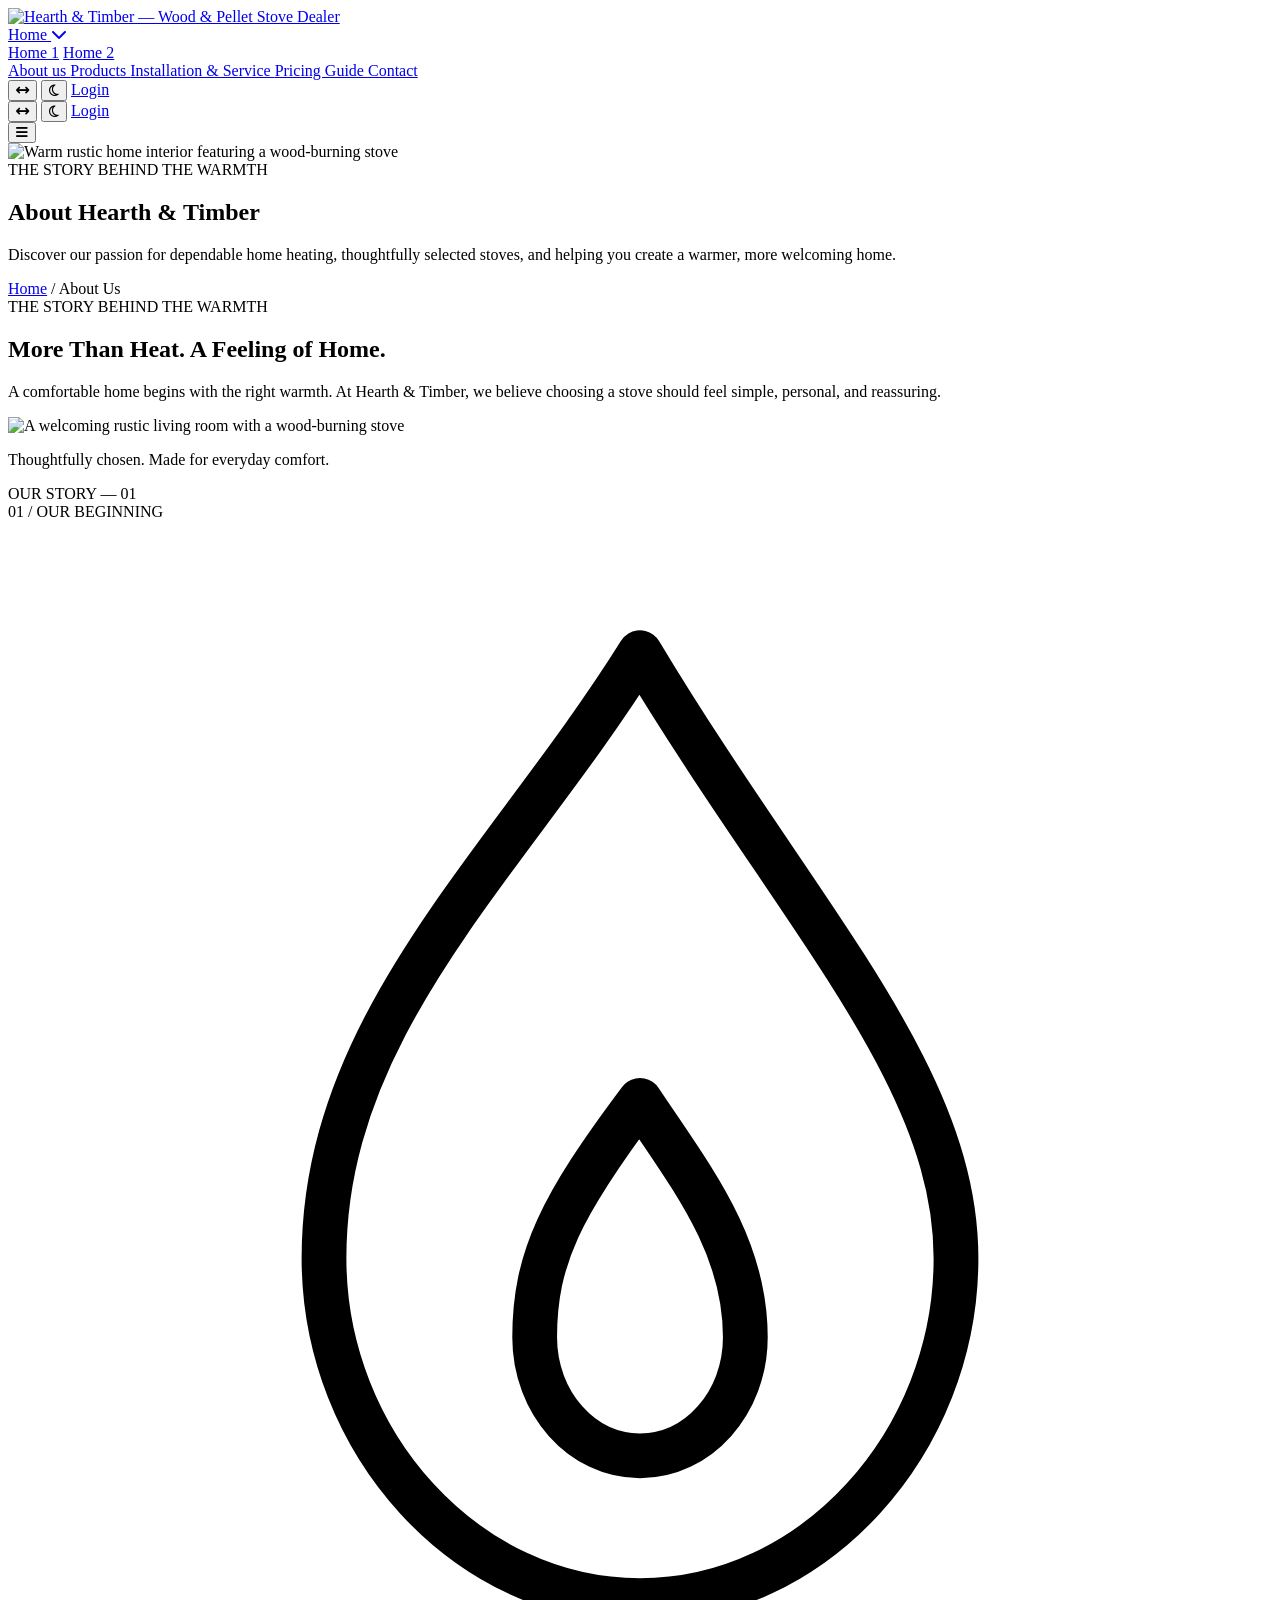
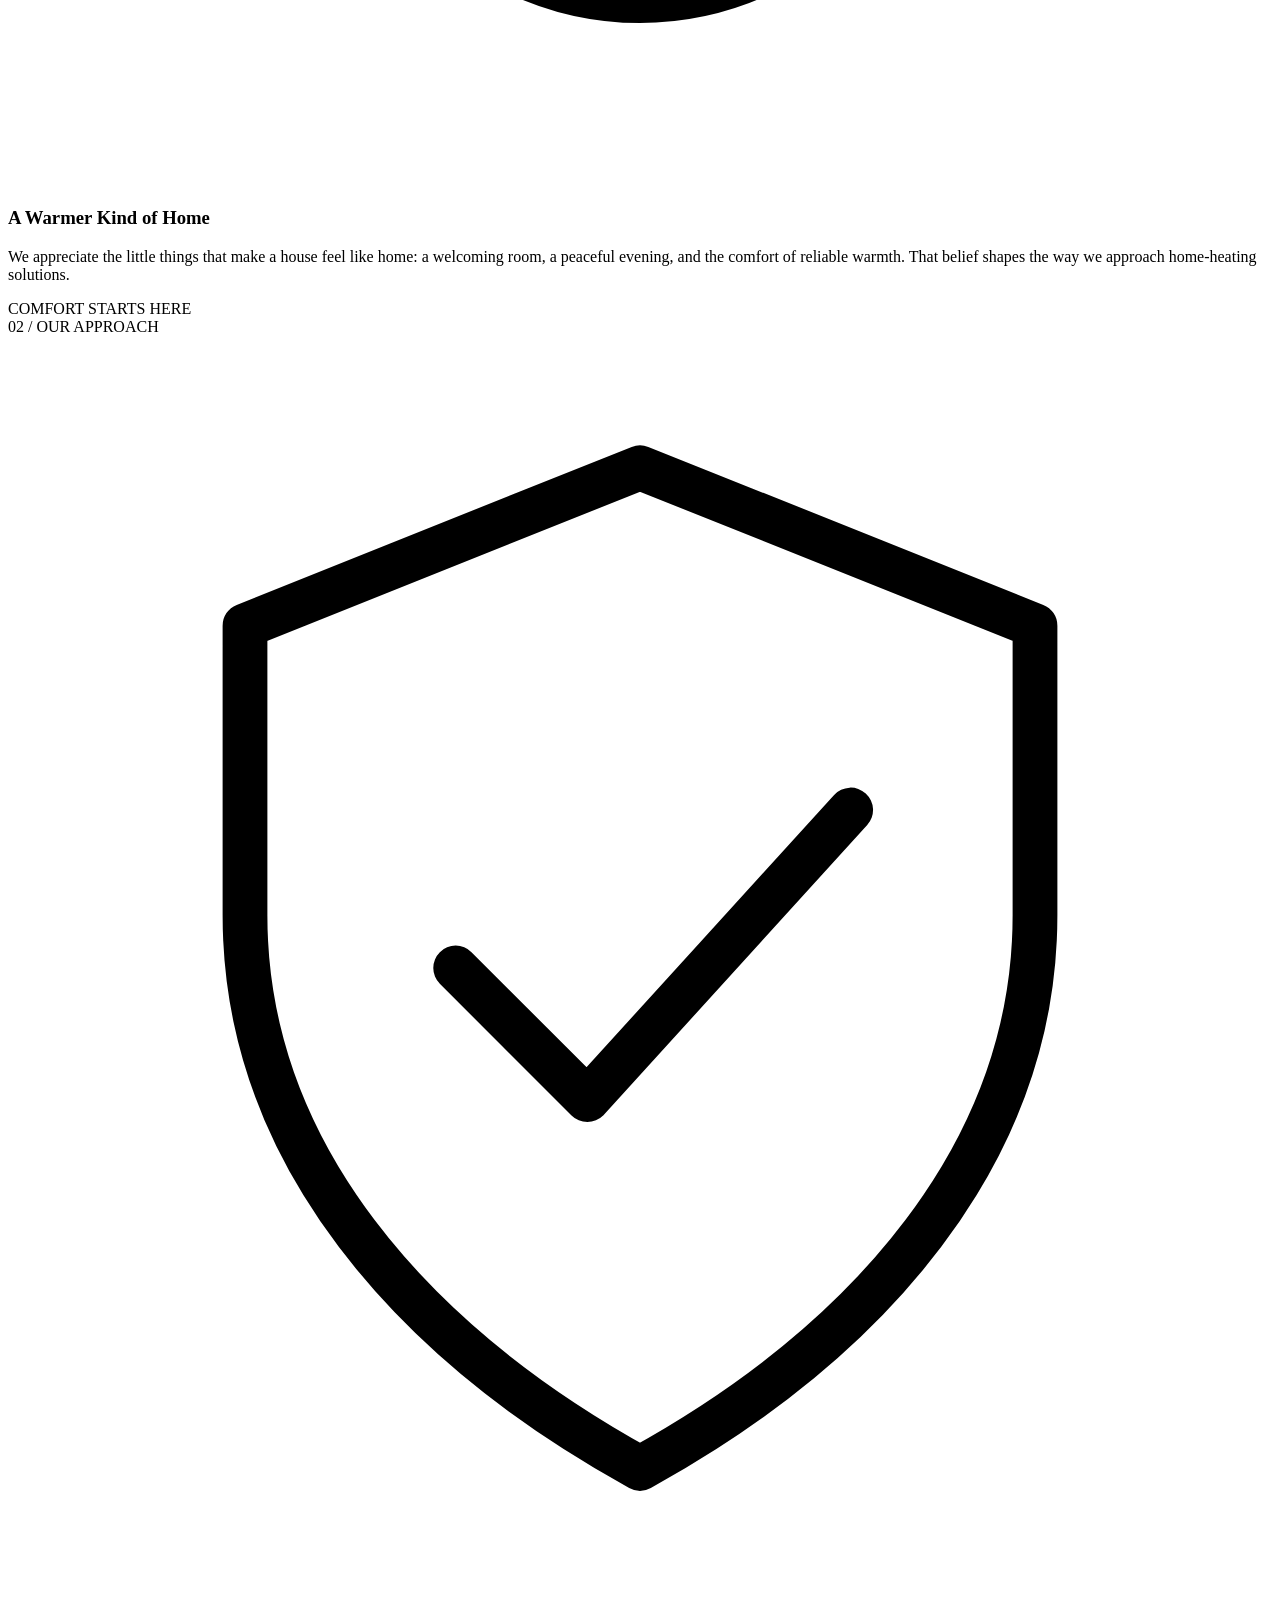
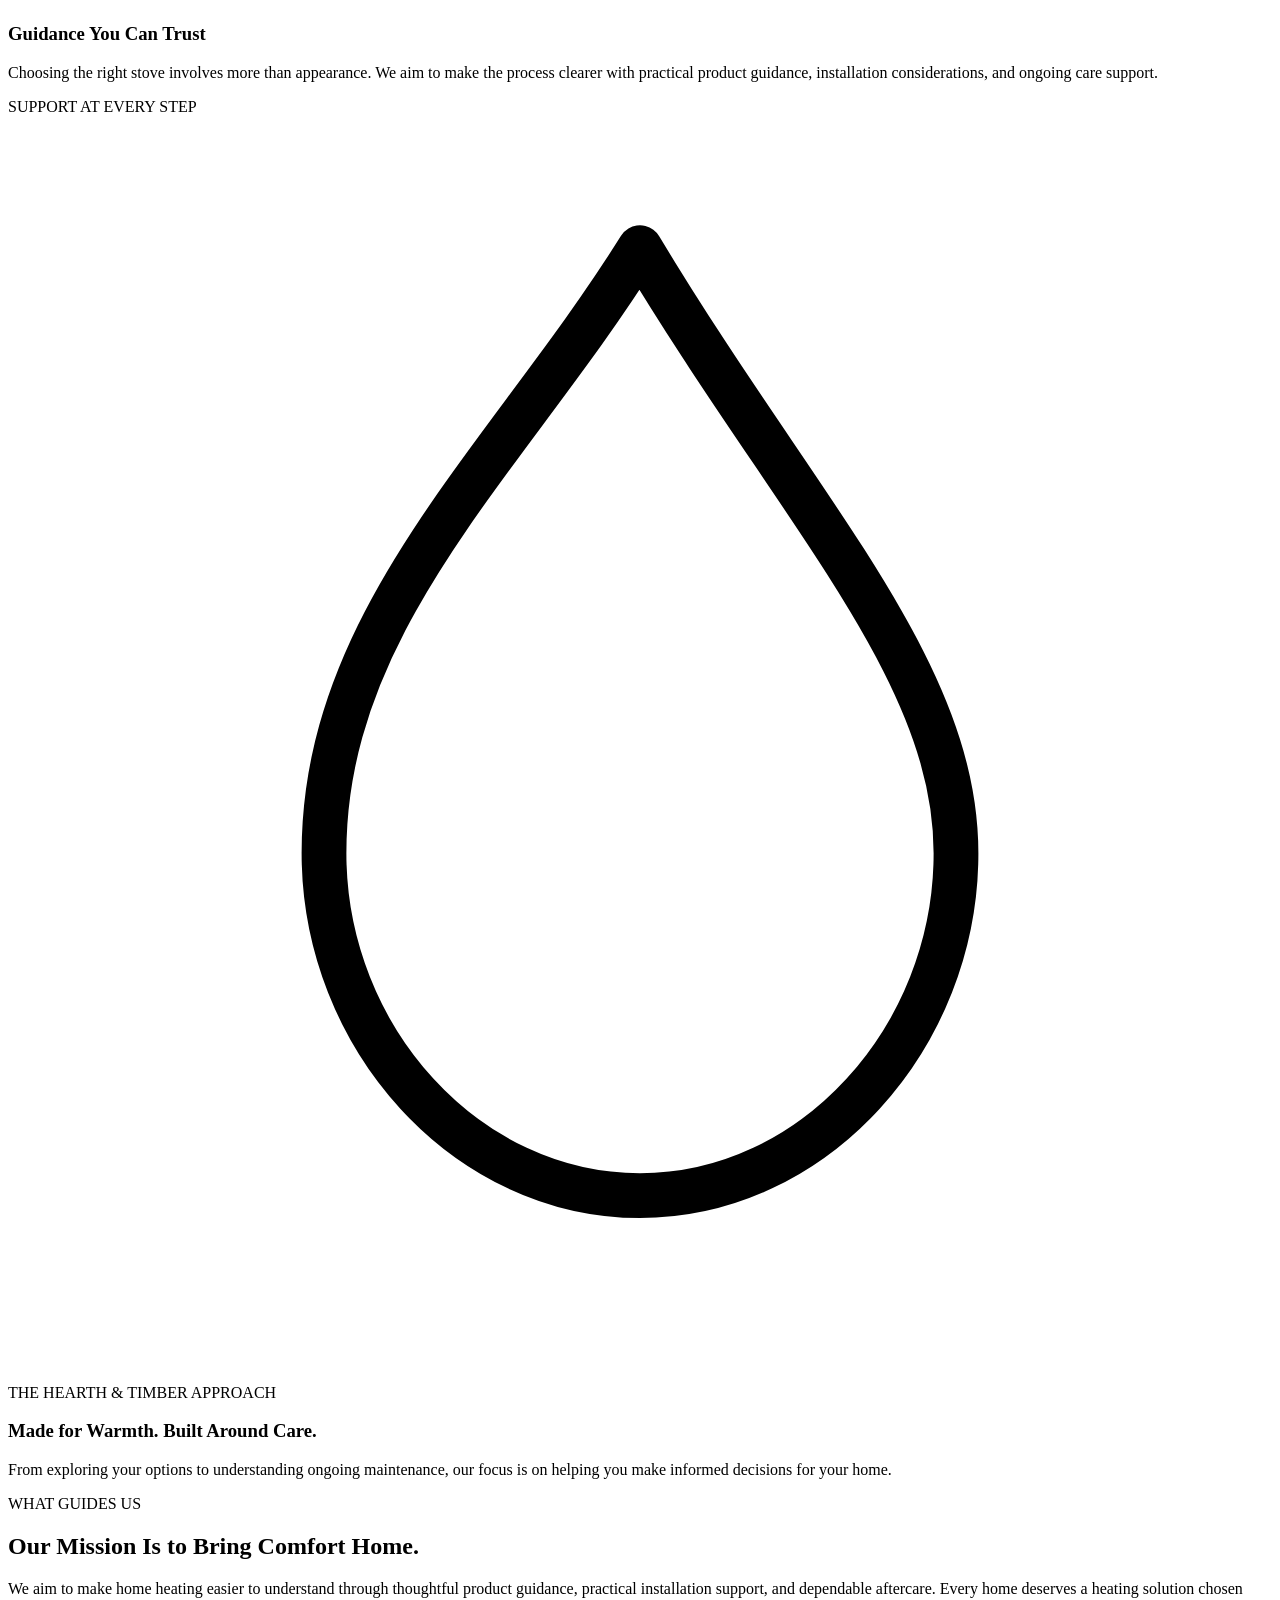
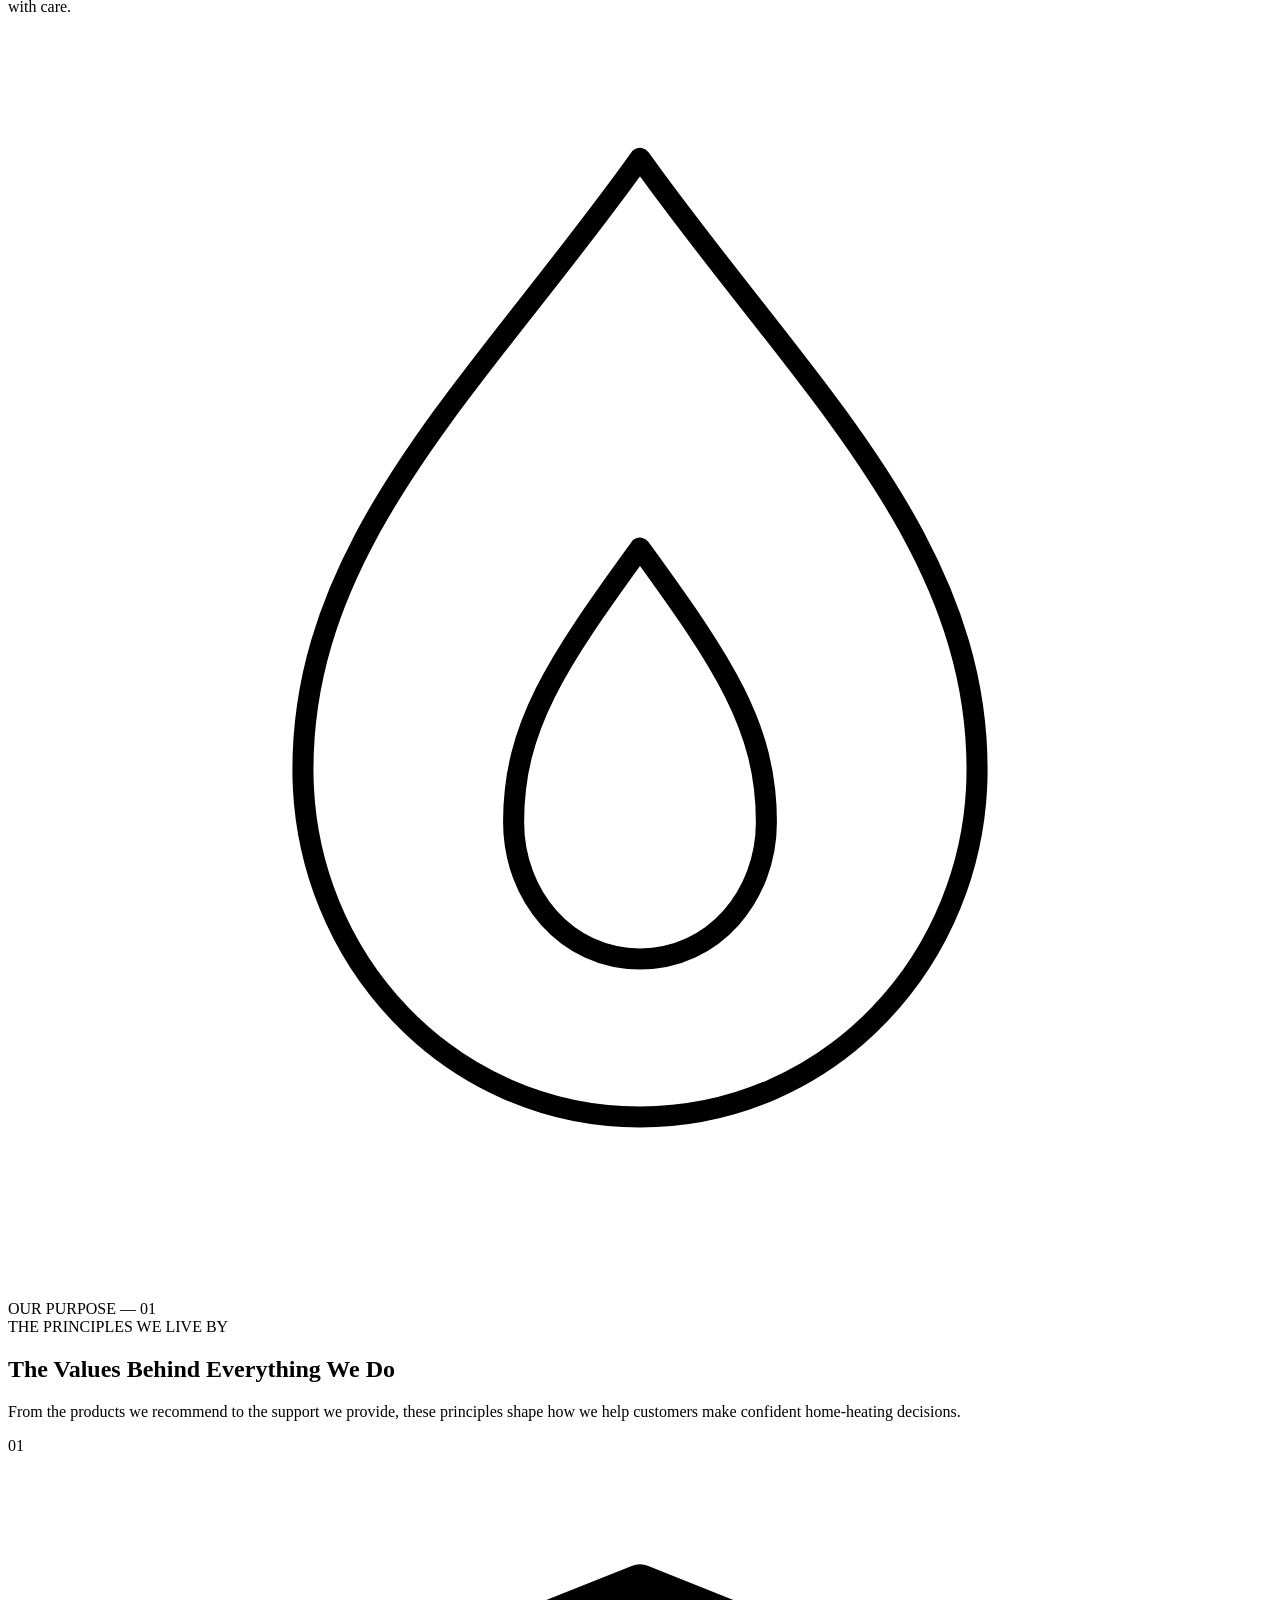
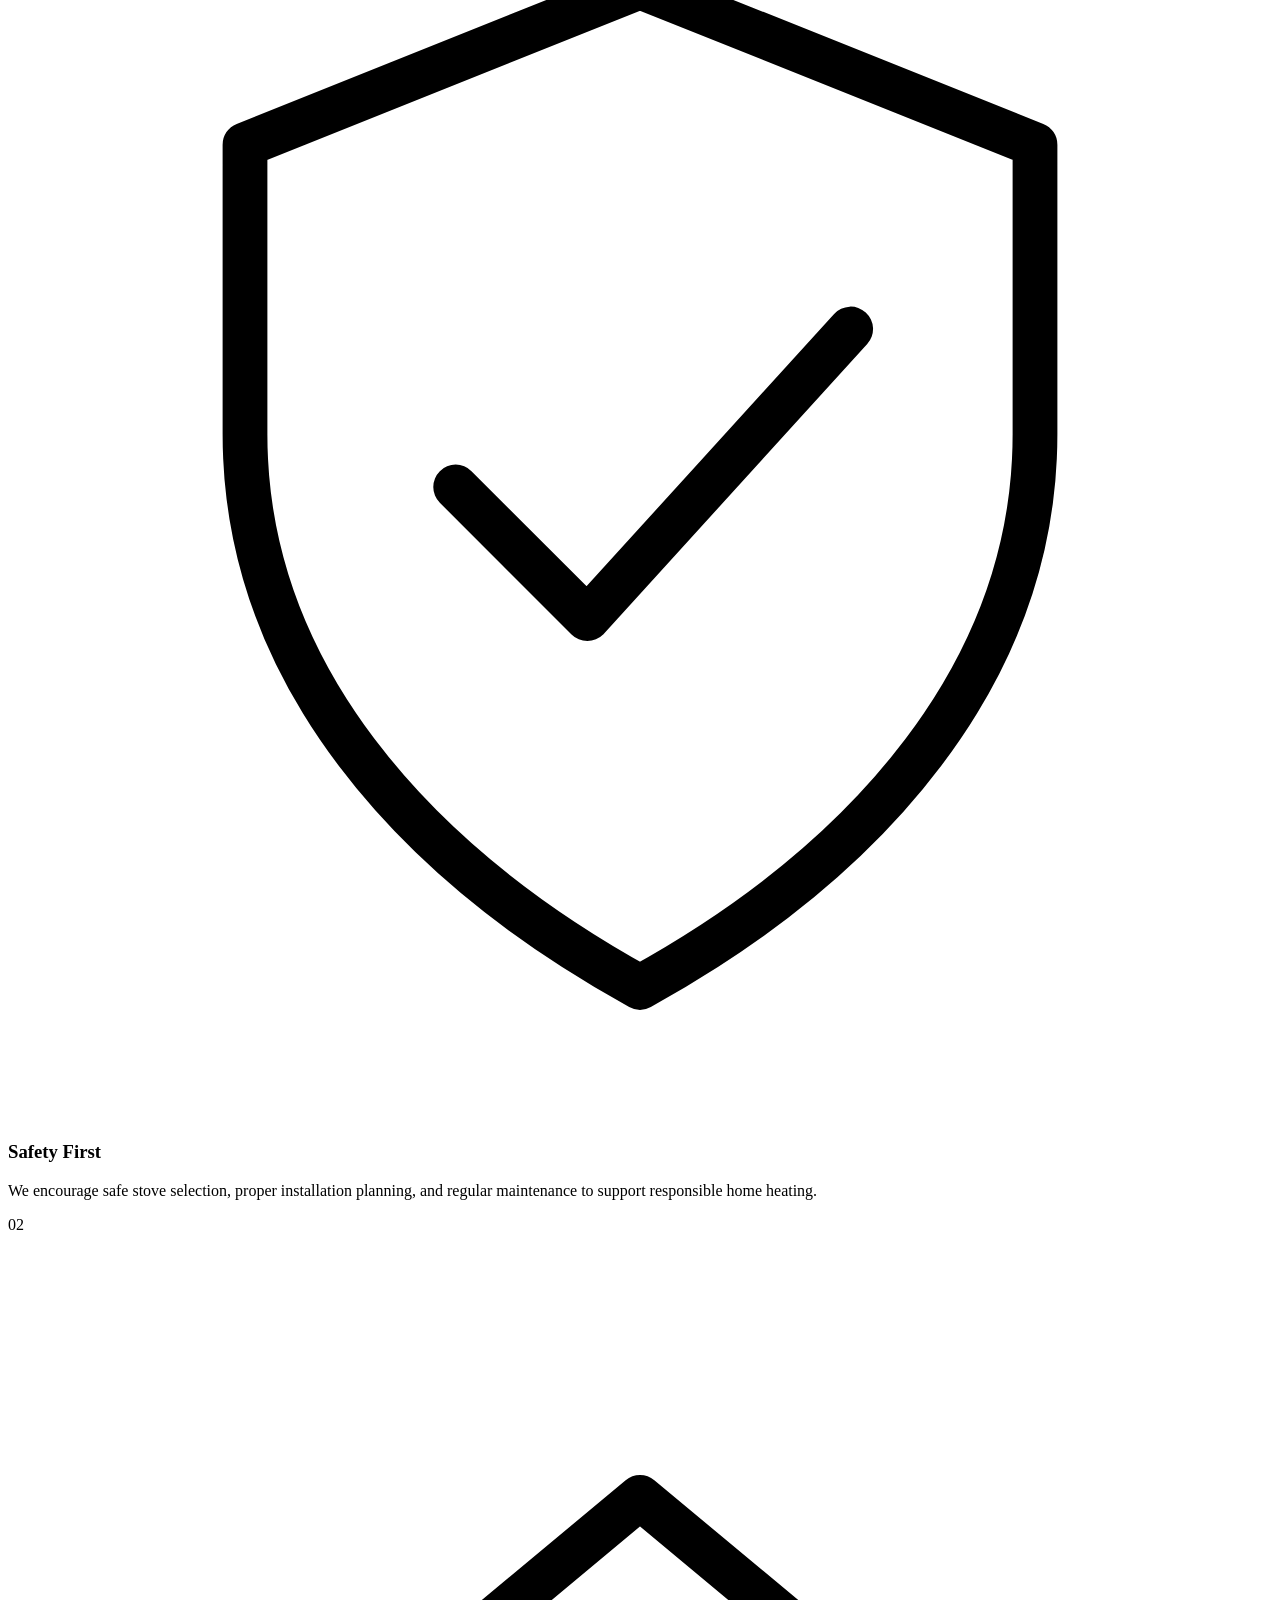
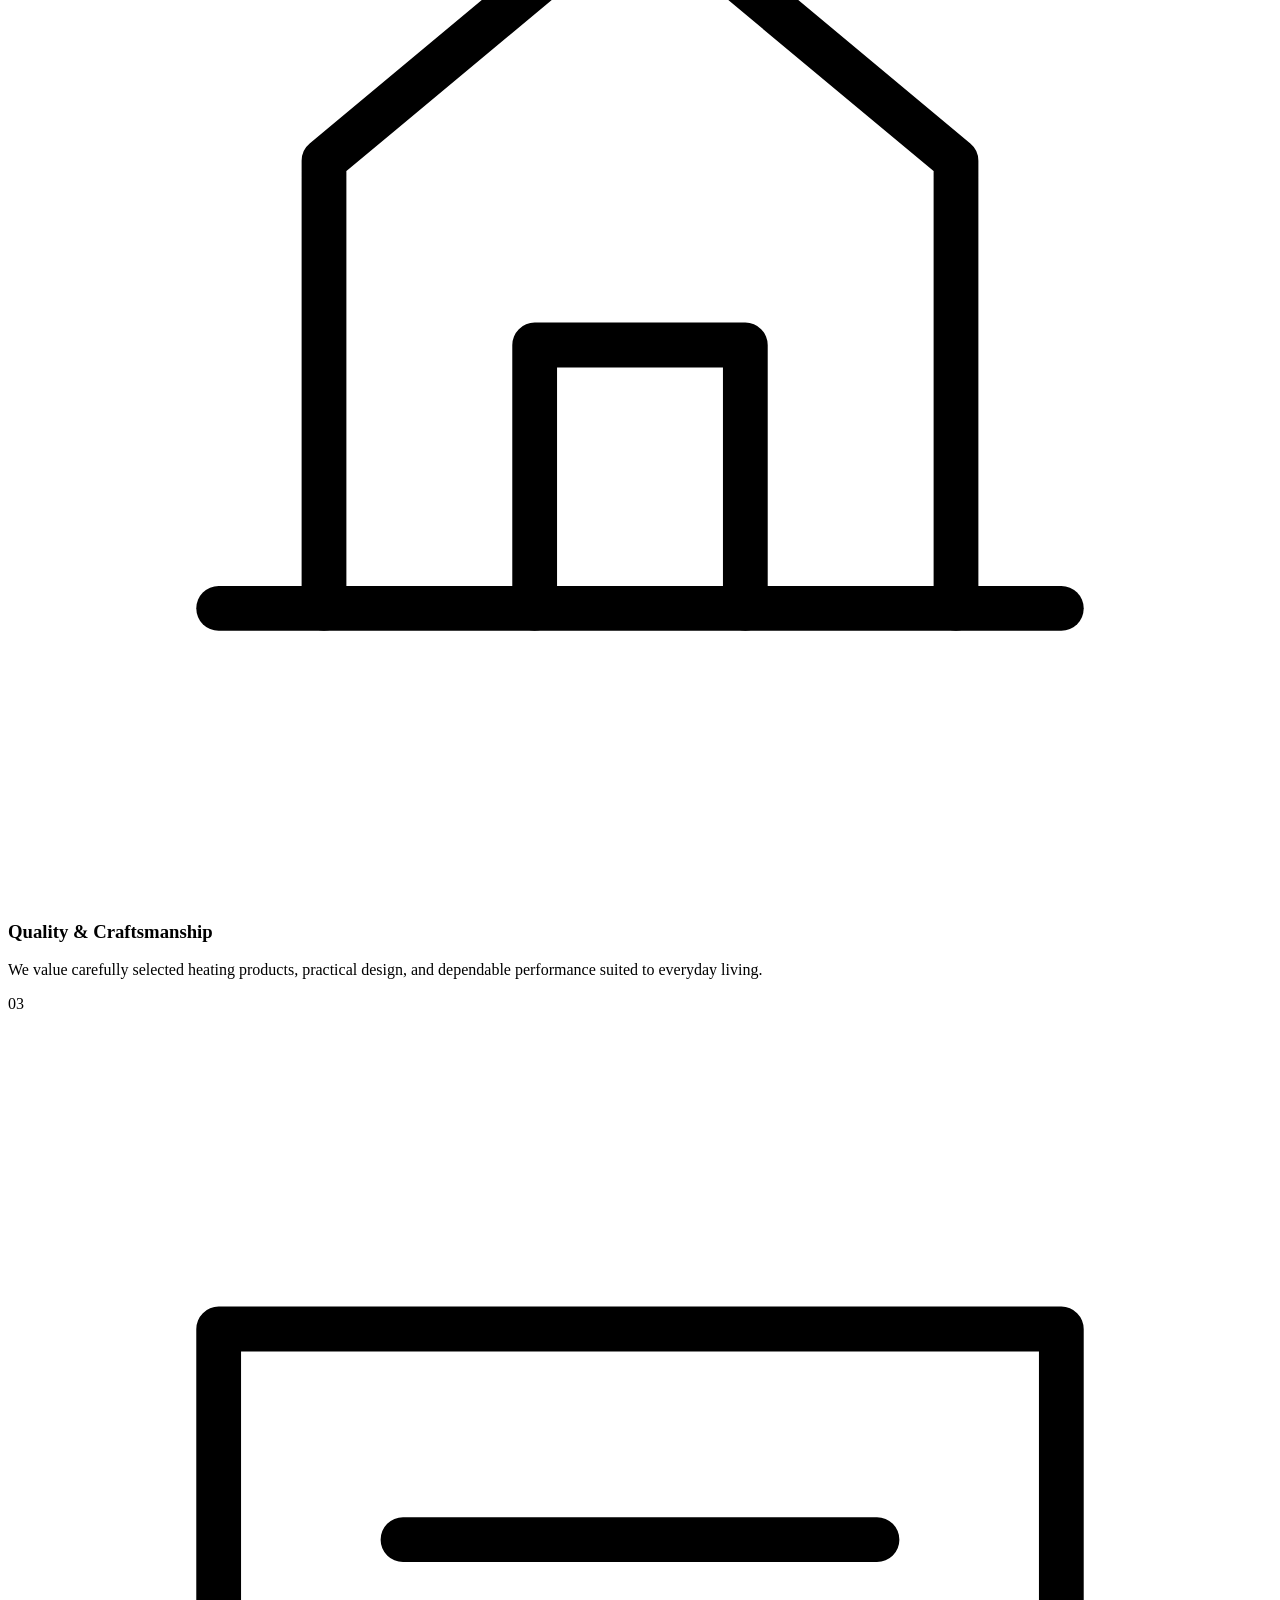
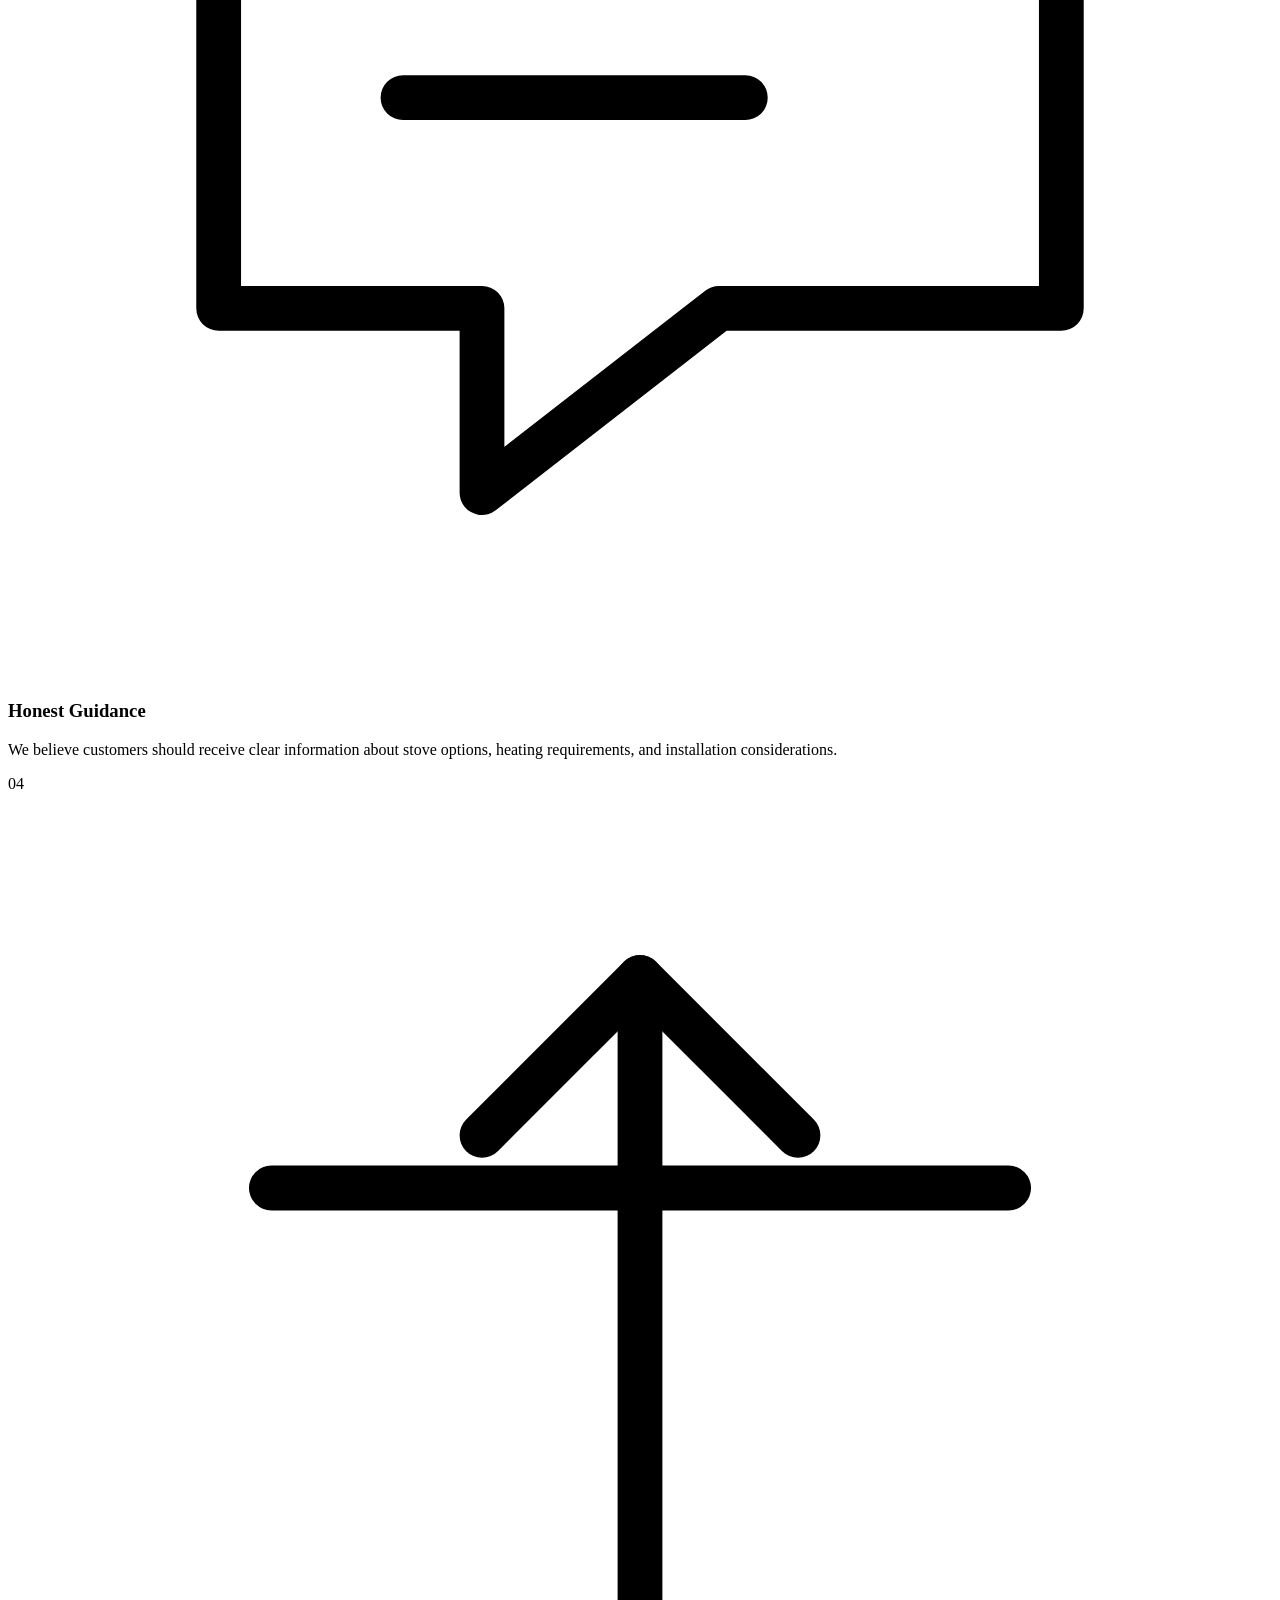
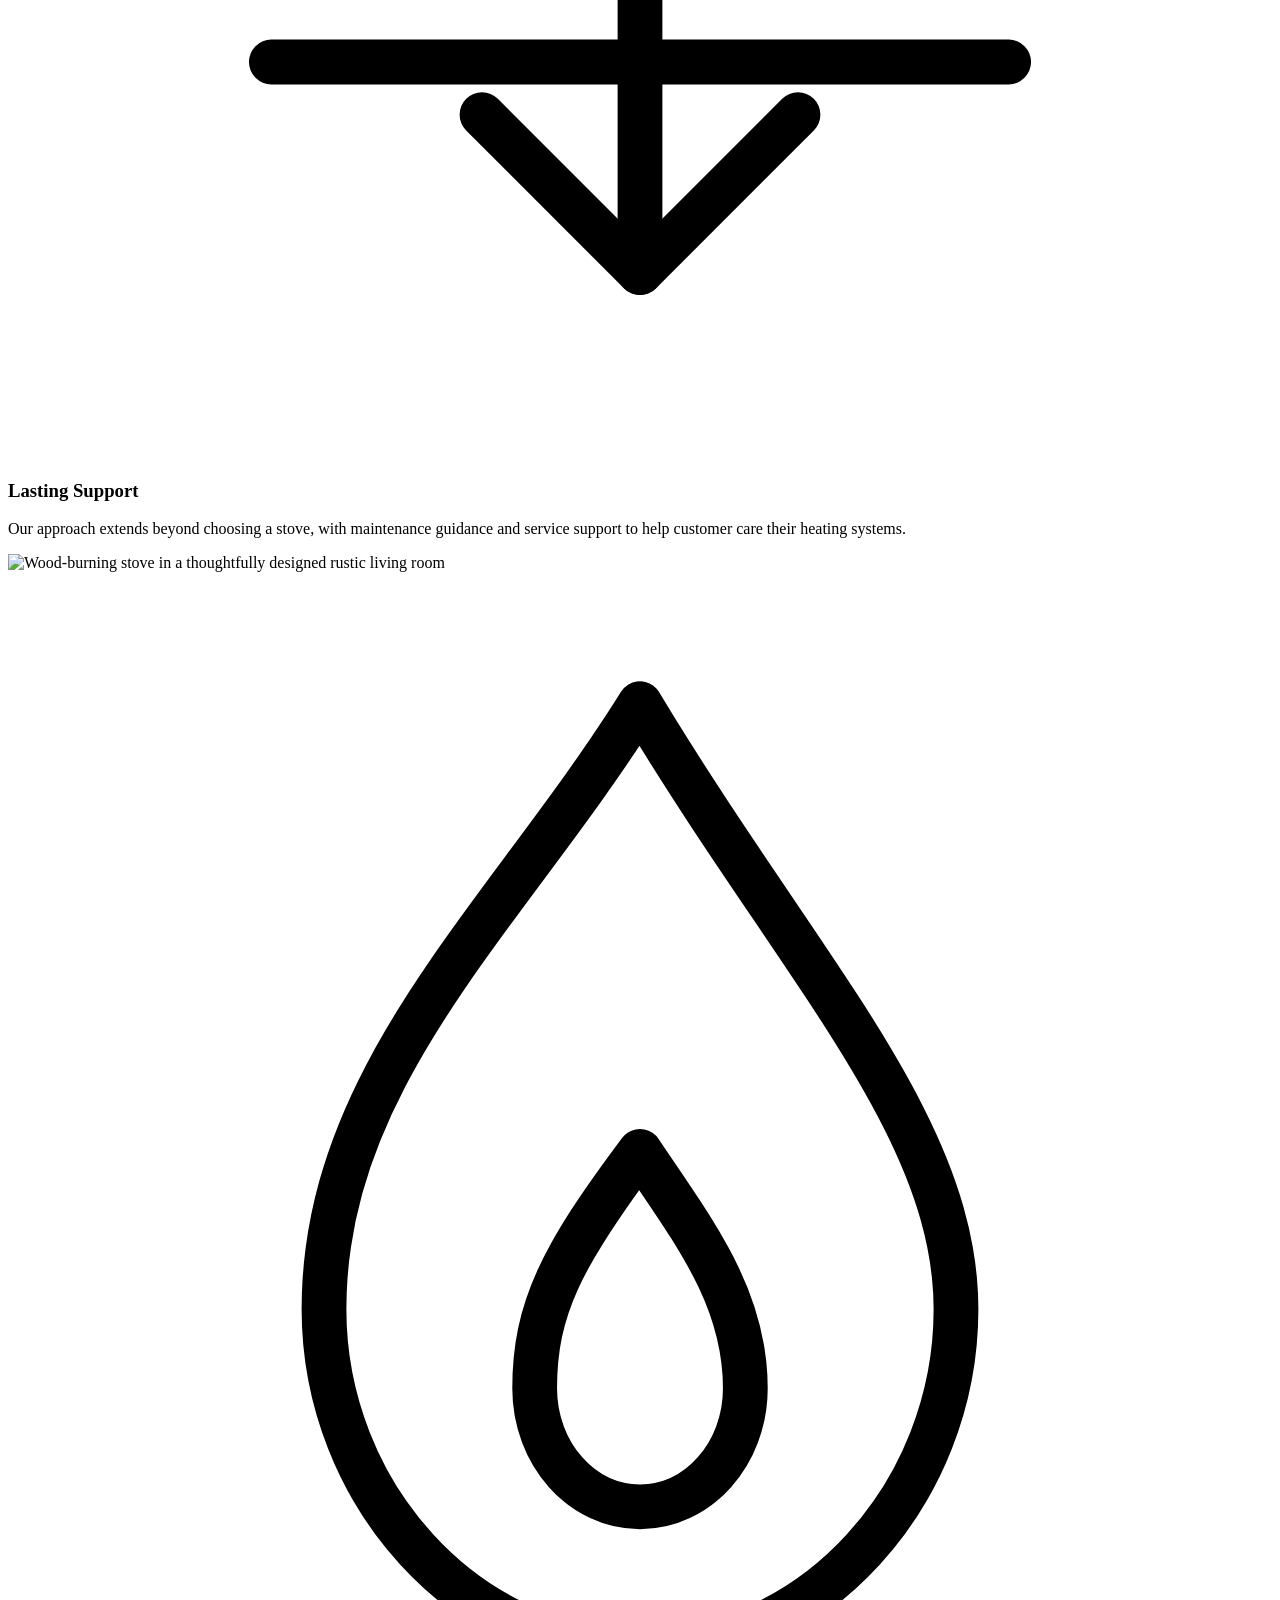
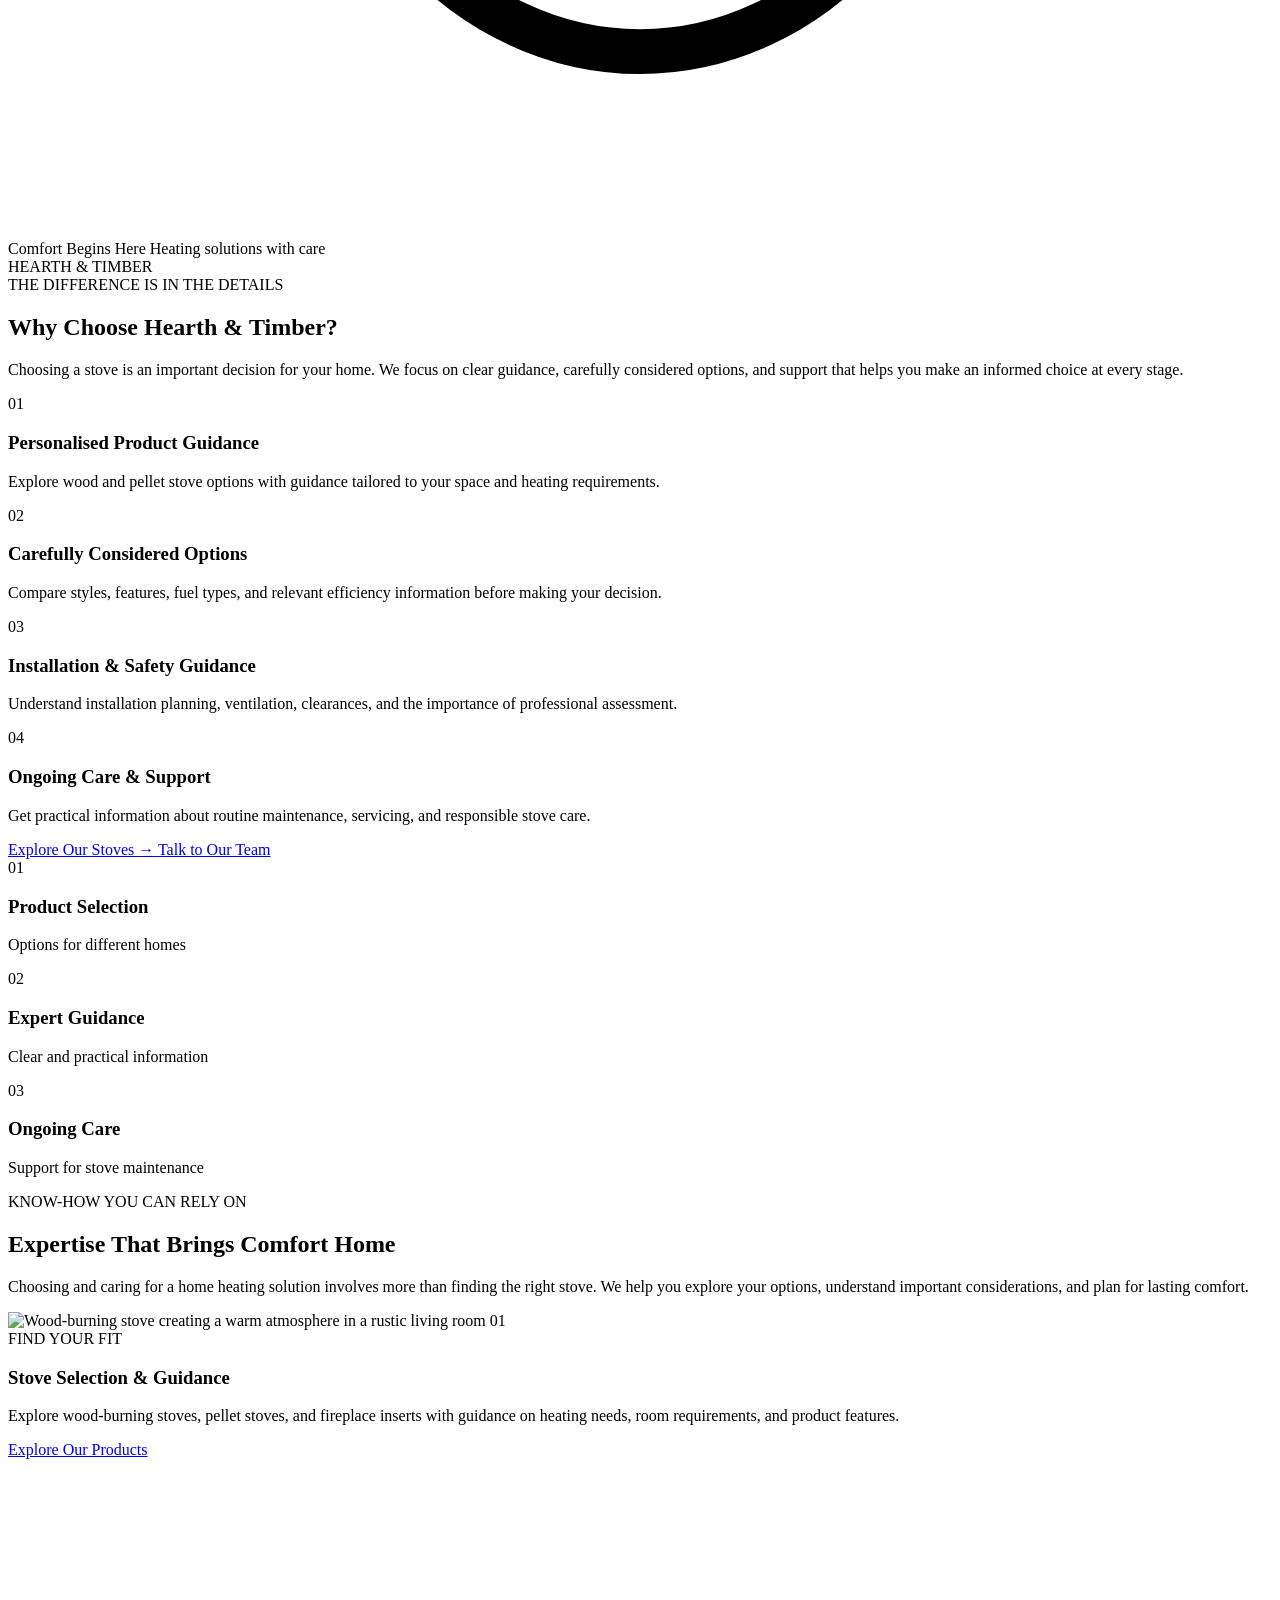
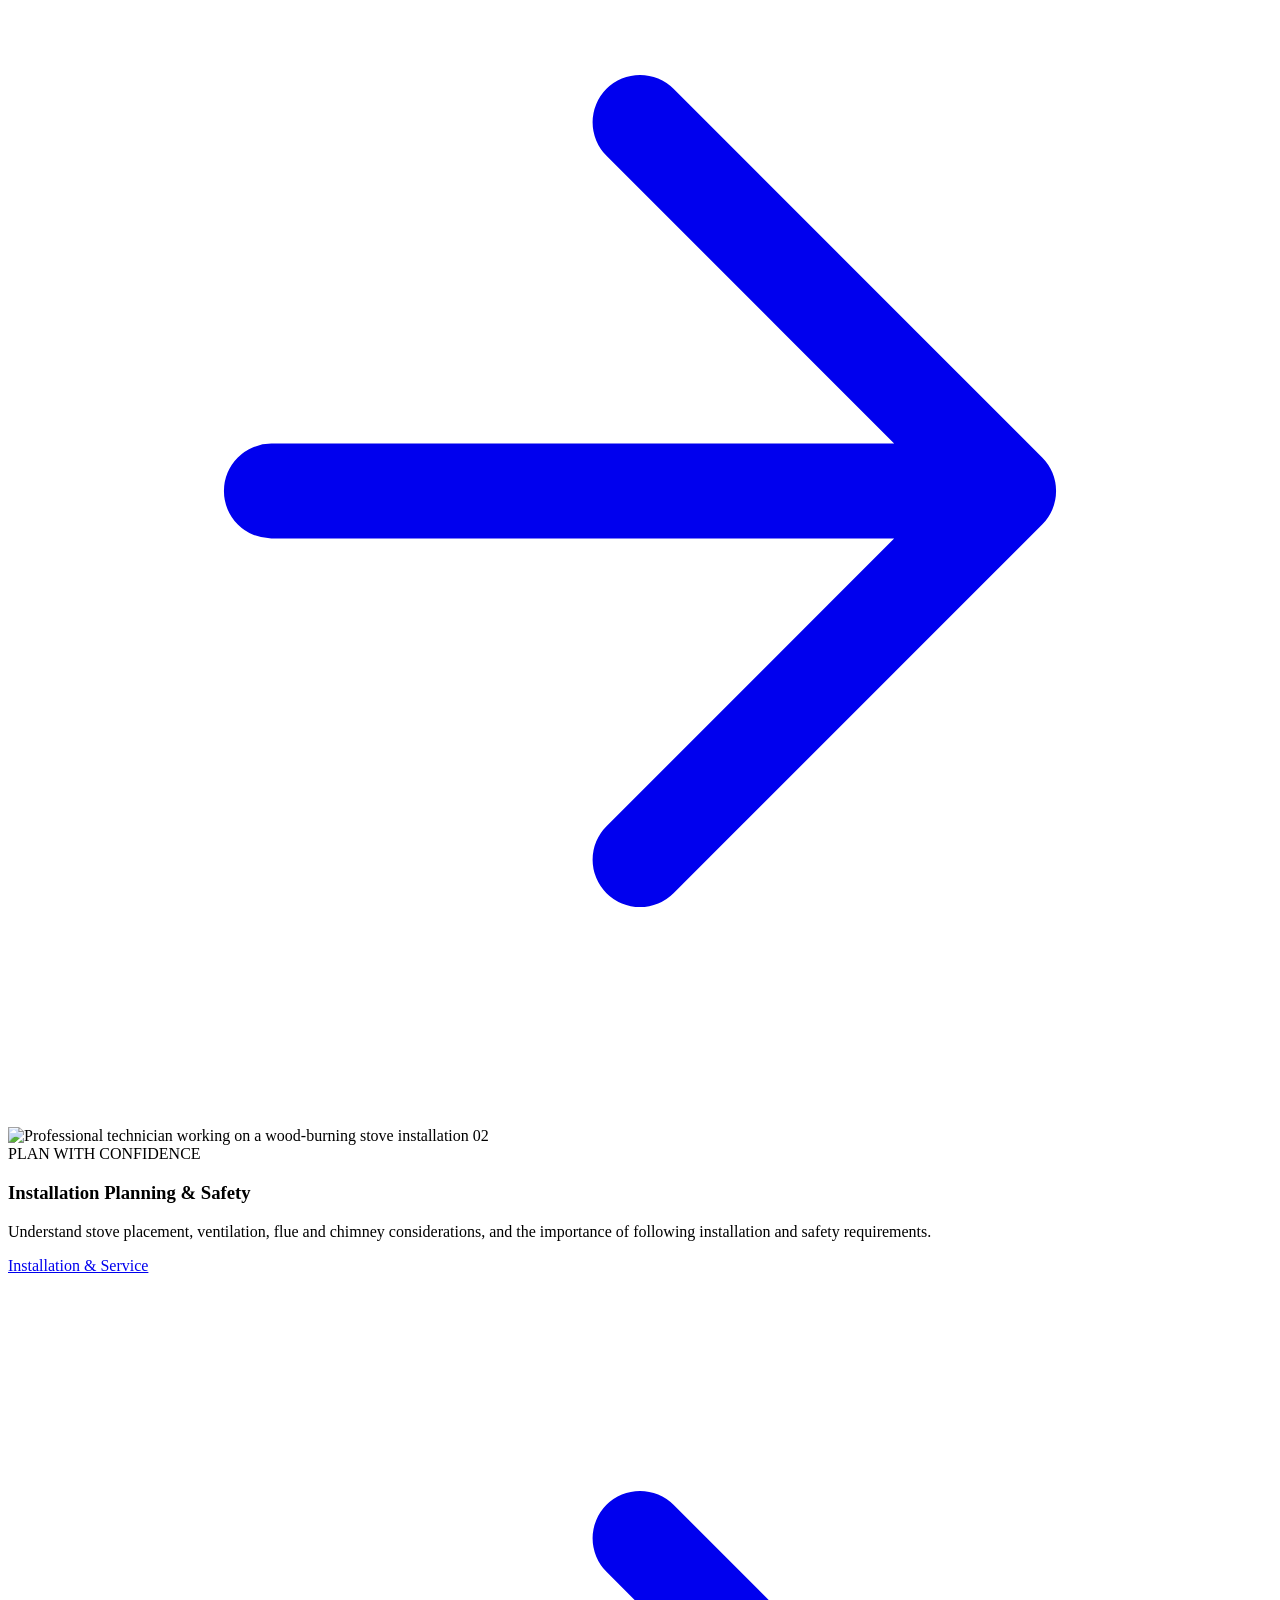
==== about.html @ d40ddafb "Add files via upload" ====
<!DOCTYPE html>
<html lang="en">
<head>
    <meta charset="UTF-8">
    <meta name="viewport" content="width=device-width, initial-scale=1.0">

    <title>Hearth & Timber | Wood & Pellet Stove Dealer</title>

    <!-- Font Awesome Icons -->
    <link
        rel="stylesheet"
        href="https://cdnjs.cloudflare.com/ajax/libs/font-awesome/6.7.2/css/all.min.css"
    >

    <!-- Header CSS -->
    <link rel="stylesheet" href="css/style.css">
    <link rel="stylesheet" href="css/responsive.css">
</head>

<body>

    
<!-- ==========================================
     WOOD & PELLET STOVE DEALER — HEADER
=========================================== -->

<header class="ht-header" id="htHeader">
    <div class="ht-header-container">

        
<!-- ==========================================
     HEARTH & TIMBER — LOGO
=========================================== -->

<a href="index.html" class="ht-logo">
    <img
        src="images/logo.png"
        alt="Hearth & Timber — Wood & Pellet Stove Dealer"
        class="ht-logo-image"
    >
</a>


        <!-- NAVIGATION -->
        <nav class="ht-navigation" id="htNavigation">

            <!-- HOME DROPDOWN -->
            <div class="ht-nav-item ht-home-dropdown">
                <a href="#" class="ht-nav-link">
                    Home
                    <i class="fa-solid fa-chevron-down"></i>
                </a>

                <div class="ht-dropdown-menu">
                    <a href="index.html">Home 1</a>
                    <a href="home2.html">Home 2</a>
                </div>
            </div>
             <a href="about.html" class="ht-nav-link">
                About us
            </a>

            <a href="products.html" class="ht-nav-link">
                Products
            </a>

            <a href="installation-service.html" class="ht-nav-link">
                Installation &amp; Service
            </a>

            <a href="pricing-guide.html" class="ht-nav-link">
                Pricing Guide
            </a>

            <a href="contact.html" class="ht-nav-link">
                Contact
            </a>

            <!-- MOBILE ACTIONS -->
            <div class="ht-mobile-actions">

                <button
                    type="button"
                    class="ht-header-icon-btn ht-rtl-toggle"
                    id="htRtlToggle"
                    aria-label="Toggle right-to-left layout"
                    title="Toggle RTL"
                    aria-pressed="false">
                    <i class="fa-solid fa-arrows-left-right"></i>
                </button>

                <button
                    type="button"
                    class="ht-header-icon-btn ht-theme-toggle"
                    id="htThemeToggle"
                    aria-label="Toggle dark mode"
                    title="Toggle dark mode"
                    aria-pressed="false">
                    <i class="fa-regular fa-moon"></i>
                </button>

                <a href="login.html" class="ht-login-btn">
                    Login
                </a>

            </div>
        </nav>

        <!-- DESKTOP HEADER ACTIONS -->
        <div class="ht-header-actions">

            <button
                type="button"
                class="ht-header-icon-btn ht-rtl-toggle"
                id="htRtlToggleDesktop"
                aria-label="Toggle right-to-left layout"
                title="Toggle RTL"
                aria-pressed="false">
                <i class="fa-solid fa-arrows-left-right"></i>
            </button>

            <button
                type="button"
                class="ht-header-icon-btn ht-theme-toggle"
                id="htThemeToggleDesktop"
                aria-label="Toggle dark mode"
                title="Toggle dark mode"
                aria-pressed="false">
                <i class="fa-regular fa-moon"></i>
            </button>

            <a href="login.html" class="ht-login-btn">
                Login
            </a>

        </div>

        <!-- HAMBURGER -->
        <button
            type="button"
            class="ht-menu-toggle"
            id="htMenuToggle"
            aria-label="Open navigation menu"
            aria-controls="htNavigation"
            aria-expanded="false">
            <i class="fa-solid fa-bars"></i>
        </button>

    </div>
</header>


    <!-- PAGE CONTENT STARTS HERE -->

    <main class="ht-main">

<!-- =========================================
     ABOUT PAGE — HERO SECTION
========================================= -->

<section class="ht-about-hero" id="htAboutHero">

    <!-- BACKGROUND IMAGE -->
    <div class="ht-about-hero-background">
        <img
            src="images/about-hero.jpg"
            alt="Warm rustic home interior featuring a wood-burning stove"
            fetchpriority="high"
        >
    </div>

    <!-- DARK OVERLAY -->
    <div class="ht-about-hero-overlay"></div>

    <!-- HERO CONTENT -->
    <div class="ht-about-hero-container">

        <div class="ht-about-hero-content">

            <span class="ht-about-hero-eyebrow">
                THE STORY BEHIND THE WARMTH
            </span>

            <h1 class="ht-about-hero-title">
                About <span>Hearth &amp; Timber</span>
            </h1>

            <p class="ht-about-hero-description">
                Discover our passion for dependable home heating,
                thoughtfully selected stoves, and helping you create
                a warmer, more welcoming home.
            </p>

            <!-- BREADCRUMB -->
            <nav class="ht-about-hero-breadcrumb" aria-label="Breadcrumb">

                <a href="index.html">Home</a>

                <span
                    class="ht-about-hero-breadcrumb-separator"
                    aria-hidden="true"
                >/</span>

                <span
                    class="ht-about-hero-breadcrumb-current"
                    aria-current="page"
                >
                    About Us
                </span>

            </nav>

        </div>

    </div>

</section>

<!-- =========================================
     ABOUT PAGE — OUR STORY
========================================= -->

<section class="ht-about-story" id="htAboutStory">

    <div class="ht-about-story-container">

        <!-- SECTION INTRODUCTION -->
        <div class="ht-about-story-header">

            <span class="ht-about-story-eyebrow">
                THE STORY BEHIND THE WARMTH
            </span>

            <h2 class="ht-about-story-title">
                More Than Heat.
                <span>A Feeling of Home.</span>
            </h2>

            <p class="ht-about-story-intro">
                A comfortable home begins with the right warmth.
                At Hearth &amp; Timber, we believe choosing a stove
                should feel simple, personal, and reassuring.
            </p>

        </div>

        <!-- FULL-WIDTH STORY IMAGE -->
        <div class="ht-about-story-visual">

            <img
                src="images/about-our-story.jpg"
                alt="A welcoming rustic living room with a wood-burning stove"
                loading="lazy"
            >

            <div class="ht-about-story-image-overlay"></div>

            <div class="ht-about-story-image-caption">
                <span class="ht-about-story-caption-line"></span>
                <p>Thoughtfully chosen. Made for everyday comfort.</p>
            </div>

            <span class="ht-about-story-image-index" aria-hidden="true">
                OUR STORY — 01
            </span>

        </div>

        <!-- STORY CARDS -->
        <div class="ht-about-story-grid">

            <!-- CARD 1 -->
            <article class="ht-about-story-card">

                <div class="ht-about-story-card-top">
                    <span class="ht-about-story-card-label">
                        01 / OUR BEGINNING
                    </span>

                    <span class="ht-about-story-card-icon" aria-hidden="true">
                        <svg
                            viewBox="0 0 48 48"
                            fill="none"
                            xmlns="http://www.w3.org/2000/svg"
                        >
                            <path
                                d="M24 5C19 13 12 19 12 28C12 35 17.4 41 24 41C30.6 41 36 35 36 28C36 21 30 15 24 5Z"
                                stroke="currentColor"
                                stroke-width="1.7"
                                stroke-linecap="round"
                                stroke-linejoin="round"
                            />
                            <path
                                d="M24 22C21 26 20 28 20 31C20 33.5 21.8 35.5 24 35.5C26.2 35.5 28 33.5 28 31C28 27.5 26 25 24 22Z"
                                stroke="currentColor"
                                stroke-width="1.7"
                                stroke-linecap="round"
                                stroke-linejoin="round"
                            />
                        </svg>
                    </span>
                </div>

                <h3 class="ht-about-story-card-title">
                    A Warmer Kind of Home
                </h3>

                <p class="ht-about-story-card-description">
                    We appreciate the little things that make a house
                    feel like home: a welcoming room, a peaceful evening,
                    and the comfort of reliable warmth. That belief shapes
                    the way we approach home-heating solutions.
                </p>

                <div class="ht-about-story-card-bottom">
                    <span class="ht-about-story-card-accent"></span>
                    <span class="ht-about-story-card-note">
                        COMFORT STARTS HERE
                    </span>
                </div>

            </article>

            <!-- CARD 2 -->
            <article class="ht-about-story-card ht-about-story-card-secondary">

                <div class="ht-about-story-card-top">
                    <span class="ht-about-story-card-label">
                        02 / OUR APPROACH
                    </span>

                    <span class="ht-about-story-card-icon" aria-hidden="true">
                        <svg
                            viewBox="0 0 48 48"
                            fill="none"
                            xmlns="http://www.w3.org/2000/svg"
                        >
                            <path
                                d="M24 5L39 11V22C39 31 32.7 38.2 24 43C15.3 38.2 9 31 9 22V11L24 5Z"
                                stroke="currentColor"
                                stroke-width="1.7"
                                stroke-linecap="round"
                                stroke-linejoin="round"
                            />
                            <path
                                d="M17 24L22 29L32 18"
                                stroke="currentColor"
                                stroke-width="1.7"
                                stroke-linecap="round"
                                stroke-linejoin="round"
                            />
                        </svg>
                    </span>
                </div>

                <h3 class="ht-about-story-card-title">
                    Guidance You Can Trust
                </h3>

                <p class="ht-about-story-card-description">
                    Choosing the right stove involves more than
                    appearance. We aim to make the process clearer
                    with practical product guidance, installation
                    considerations, and ongoing care support.
                </p>

                <div class="ht-about-story-card-bottom">
                    <span class="ht-about-story-card-accent"></span>
                    <span class="ht-about-story-card-note">
                        SUPPORT AT EVERY STEP
                    </span>
                </div>

            </article>

        </div>

        <!-- CLOSING STATEMENT -->
        <div class="ht-about-story-closing">

            <span class="ht-about-story-closing-icon" aria-hidden="true">
                <svg
                    viewBox="0 0 48 48"
                    fill="none"
                    xmlns="http://www.w3.org/2000/svg"
                >
                    <path
                        d="M24 5C19 13 12 19 12 28C12 35 17.4 41 24 41C30.6 41 36 35 36 28C36 21 30 15 24 5Z"
                        stroke="currentColor"
                        stroke-width="1.7"
                        stroke-linecap="round"
                        stroke-linejoin="round"
                    />
                </svg>
            </span>

            <div class="ht-about-story-closing-content">
                <span class="ht-about-story-closing-eyebrow">
                    THE HEARTH &amp; TIMBER APPROACH
                </span>

                <h3 class="ht-about-story-closing-title">
                    Made for Warmth.
                    <span>Built Around Care.</span>
                </h3>
            </div>

            <p class="ht-about-story-closing-description">
                From exploring your options to understanding ongoing
                maintenance, our focus is on helping you make informed
                decisions for your home.
            </p>

        </div>

    </div>

</section>
<!-- =========================================
     ABOUT PAGE — MISSION & VALUES
========================================= -->

<section class="ht-about-values" id="htAboutValues">

    <div class="ht-about-values-container">

        <!-- MISSION BANNER -->
        <div class="ht-about-values-mission">

            <div class="ht-about-values-mission-content">

                <span class="ht-about-values-eyebrow">
                    WHAT GUIDES US
                </span>

                <h2 class="ht-about-values-mission-title">
                    Our Mission Is to Bring
                    <span>Comfort Home.</span>
                </h2>

                <p class="ht-about-values-mission-description">
                    We aim to make home heating easier to understand
                    through thoughtful product guidance, practical
                    installation support, and dependable aftercare.
                    Every home deserves a heating solution chosen
                    with care.
                </p>

            </div>

            <div class="ht-about-values-mission-mark" aria-hidden="true">
                <svg
                    viewBox="0 0 120 120"
                    fill="none"
                    xmlns="http://www.w3.org/2000/svg"
                >
                    <path
                        d="M60 12C45 33 28 48 28 70C28 88 42 103 60 103C78 103 92 88 92 70C92 48 75 33 60 12Z"
                        stroke="currentColor"
                        stroke-width="2"
                        stroke-linecap="round"
                        stroke-linejoin="round"
                    />
                    <path
                        d="M60 49C52 60 48 66 48 75C48 82 53 88 60 88C67 88 72 82 72 75C72 66 68 60 60 49Z"
                        stroke="currentColor"
                        stroke-width="2"
                        stroke-linecap="round"
                        stroke-linejoin="round"
                    />
                </svg>
            </div>

            <span class="ht-about-values-mission-index" aria-hidden="true">
                OUR PURPOSE — 01
            </span>

        </div>

        <!-- VALUES SECTION HEADER -->
        <div class="ht-about-values-header">

            <div class="ht-about-values-header-copy">

                <span class="ht-about-values-eyebrow">
                    THE PRINCIPLES WE LIVE BY
                </span>

                <h2 class="ht-about-values-title">
                    The Values Behind
                    <span>Everything We Do</span>
                </h2>

            </div>

            <p class="ht-about-values-intro">
                From the products we recommend to the support we provide,
                these principles shape how we help customers make
                confident home-heating decisions.
            </p>

        </div>

        <!-- VALUES GRID -->
        <div class="ht-about-values-grid">

            <!-- VALUE 1 -->
            <article class="ht-about-values-card">

                <div class="ht-about-values-card-top">
                    <span class="ht-about-values-number">01</span>

                    <span class="ht-about-values-icon" aria-hidden="true">
                        <svg viewBox="0 0 48 48" fill="none"
                             xmlns="http://www.w3.org/2000/svg">
                            <path
                                d="M24 5L39 11V22C39 31 32.7 38.2 24 43C15.3 38.2 9 31 9 22V11L24 5Z"
                                stroke="currentColor"
                                stroke-width="1.7"
                                stroke-linecap="round"
                                stroke-linejoin="round"
                            />
                            <path
                                d="M17 24L22 29L32 18"
                                stroke="currentColor"
                                stroke-width="1.7"
                                stroke-linecap="round"
                                stroke-linejoin="round"
                            />
                        </svg>
                    </span>
                </div>

                <h3 class="ht-about-values-card-title">
                    Safety First
                </h3>

                <p class="ht-about-values-card-description">
                    We encourage safe stove selection, proper installation
                    planning, and regular maintenance to support
                    responsible home heating.
                </p>

                <span class="ht-about-values-card-line"></span>

            </article>

            <!-- VALUE 2 -->
            <article class="ht-about-values-card">

                <div class="ht-about-values-card-top">
                    <span class="ht-about-values-number">02</span>

                    <span class="ht-about-values-icon" aria-hidden="true">
                        <svg viewBox="0 0 48 48" fill="none"
                             xmlns="http://www.w3.org/2000/svg">
                            <path
                                d="M8 37H40"
                                stroke="currentColor"
                                stroke-width="1.7"
                                stroke-linecap="round"
                            />
                            <path
                                d="M12 37V20L24 10L36 20V37"
                                stroke="currentColor"
                                stroke-width="1.7"
                                stroke-linecap="round"
                                stroke-linejoin="round"
                            />
                            <path
                                d="M20 37V27H28V37"
                                stroke="currentColor"
                                stroke-width="1.7"
                                stroke-linecap="round"
                                stroke-linejoin="round"
                            />
                        </svg>
                    </span>
                </div>

                <h3 class="ht-about-values-card-title">
                    Quality &amp; Craftsmanship
                </h3>

                <p class="ht-about-values-card-description">
                    We value carefully selected heating products,
                    practical design, and dependable performance
                    suited to everyday living.
                </p>

                <span class="ht-about-values-card-line"></span>

            </article>

            <!-- VALUE 3 -->
            <article class="ht-about-values-card">

                <div class="ht-about-values-card-top">
                    <span class="ht-about-values-number">03</span>

                    <span class="ht-about-values-icon" aria-hidden="true">
                        <svg viewBox="0 0 48 48" fill="none"
                             xmlns="http://www.w3.org/2000/svg">
                            <path
                                d="M8 12H40V34H27L18 41V34H8V12Z"
                                stroke="currentColor"
                                stroke-width="1.7"
                                stroke-linecap="round"
                                stroke-linejoin="round"
                            />
                            <path
                                d="M15 20H33M15 26H28"
                                stroke="currentColor"
                                stroke-width="1.7"
                                stroke-linecap="round"
                            />
                        </svg>
                    </span>
                </div>

                <h3 class="ht-about-values-card-title">
                    Honest Guidance
                </h3>

                <p class="ht-about-values-card-description">
                    We believe customers should receive clear information
                    about stove options, heating requirements, and
                installation considerations.
                </p>

                <span class="ht-about-values-card-line"></span>

            </article>

            <!-- VALUE 4 -->
            <article class="ht-about-values-card">

                <div class="ht-about-values-card-top">
                    <span class="ht-about-values-number">04</span>

                    <span class="ht-about-values-icon" aria-hidden="true">
                        <svg viewBox="0 0 48 48" fill="none"
                             xmlns="http://www.w3.org/2000/svg">
                            <path
                                d="M24 7V41"
                                stroke="currentColor"
                                stroke-width="1.7"
                                stroke-linecap="round"
                            />
                            <path
                                d="M10 15H38M10 33H38"
                                stroke="currentColor"
                                stroke-width="1.7"
                                stroke-linecap="round"
                            />
                            <path
                                d="M24 7L18 13M24 7L30 13M24 41L18 35M24 41L30 35"
                                stroke="currentColor"
                                stroke-width="1.7"
                                stroke-linecap="round"
                                stroke-linejoin="round"
                            />
                        </svg>
                    </span>
                </div>

                <h3 class="ht-about-values-card-title">
                    Lasting Support
                </h3>

                <p class="ht-about-values-card-description">
                    Our approach extends beyond choosing a stove,
                    with maintenance guidance and service support
                    to help customer care their heating systems.
                </p>

                <span class="ht-about-values-card-line"></span>

            </article>

        </div>

    </div>

</section>

<!-- =========================================
     ABOUT PAGE — WHY CHOOSE US
========================================= -->

<section class="ht-about-choose" id="htAboutChoose">

    <div class="ht-about-choose-container">

        <!-- MAIN CONTENT -->
        <div class="ht-about-choose-layout">

            <!-- LEFT: IMAGE -->
            <div class="ht-about-choose-visual">

                <div class="ht-about-choose-image">
                    <img
                        src="images/about-why-choose.jpg"
                        alt="Wood-burning stove in a thoughtfully designed rustic living room"
                        loading="lazy"
                    >
                </div>

                <!-- IMAGE LABEL -->
                <div class="ht-about-choose-image-label">
                    <span class="ht-about-choose-label-icon" aria-hidden="true">
                        <svg viewBox="0 0 48 48" fill="none"
                             xmlns="http://www.w3.org/2000/svg">
                            <path
                                d="M24 5C19 13 12 19 12 28C12 35 17.4 41 24 41C30.6 41 36 35 36 28C36 21 30 15 24 5Z"
                                stroke="currentColor"
                                stroke-width="1.7"
                                stroke-linecap="round"
                                stroke-linejoin="round"
                            />
                            <path
                                d="M24 22C21 26 20 28 20 31C20 33.5 21.8 35.5 24 35.5C26.2 35.5 28 33.5 28 31C28 27.5 26 25 24 22Z"
                                stroke="currentColor"
                                stroke-width="1.7"
                                stroke-linecap="round"
                                stroke-linejoin="round"
                            />
                        </svg>
                    </span>

                    <div class="ht-about-choose-label-copy">
                        <span class="ht-about-choose-label-title">
                            Comfort Begins Here
                        </span>

                        <span class="ht-about-choose-label-description">
                            Heating solutions with care
                        </span>
                    </div>
                </div>

                <span class="ht-about-choose-image-index" aria-hidden="true">
                    HEARTH &amp; TIMBER
                </span>

            </div>

            <!-- RIGHT: CONTENT -->
            <div class="ht-about-choose-content">

                <span class="ht-about-choose-eyebrow">
                    THE DIFFERENCE IS IN THE DETAILS
                </span>

                <h2 class="ht-about-choose-title">
                    Why Choose
                    <span>Hearth &amp; Timber?</span>
                </h2>

                <p class="ht-about-choose-intro">
                    Choosing a stove is an important decision for your
                    home. We focus on clear guidance, carefully considered
                    options, and support that helps you make an informed
                    choice at every stage.
                </p>

                <!-- BENEFITS LIST -->
                <div class="ht-about-choose-benefits">

                    <!-- BENEFIT 1 -->
                    <article class="ht-about-choose-benefit">

                        <span class="ht-about-choose-benefit-number">
                            01
                        </span>

                        <div class="ht-about-choose-benefit-content">
                            <h3 class="ht-about-choose-benefit-title">
                                Personalised Product Guidance
                            </h3>

                            <p class="ht-about-choose-benefit-description">
                                Explore wood and pellet stove options
                                with guidance tailored to your space
                                and heating requirements.
                            </p>
                        </div>

                    </article>

                    <!-- BENEFIT 2 -->
                    <article class="ht-about-choose-benefit">

                        <span class="ht-about-choose-benefit-number">
                            02
                        </span>

                        <div class="ht-about-choose-benefit-content">
                            <h3 class="ht-about-choose-benefit-title">
                                Carefully Considered Options
                            </h3>

                            <p class="ht-about-choose-benefit-description">
                                Compare styles, features, fuel types,
                                and relevant efficiency information
                                before making your decision.
                            </p>
                        </div>

                    </article>

                    <!-- BENEFIT 3 -->
                    <article class="ht-about-choose-benefit">

                        <span class="ht-about-choose-benefit-number">
                            03
                        </span>

                        <div class="ht-about-choose-benefit-content">
                            <h3 class="ht-about-choose-benefit-title">
                                Installation &amp; Safety Guidance
                            </h3>

                            <p class="ht-about-choose-benefit-description">
                                Understand installation planning,
                                ventilation, clearances, and the
                                importance of professional assessment.
                            </p>
                        </div>

                    </article>

                    <!-- BENEFIT 4 -->
                    <article class="ht-about-choose-benefit">

                        <span class="ht-about-choose-benefit-number">
                            04
                        </span>

                        <div class="ht-about-choose-benefit-content">
                            <h3 class="ht-about-choose-benefit-title">
                                Ongoing Care &amp; Support
                            </h3>

                            <p class="ht-about-choose-benefit-description">
                                Get practical information about routine
                                maintenance, servicing, and responsible
                                stove care.
                            </p>
                        </div>

                    </article>

                </div>

                <!-- CTA -->
                <div class="ht-about-choose-actions">

                    <a
                        href="products.html"
                        class="ht-about-choose-btn ht-about-choose-btn-primary"
                    >
                        Explore Our Stoves
                        <span aria-hidden="true">&rarr;</span>
                    </a>

                    <a
                        href="contact.html"
                        class="ht-about-choose-text-link"
                    >
                        Talk to Our Team
                    </a>

                </div>

            </div>

        </div>

        <!-- BOTTOM INFORMATION STRIP -->
        <div class="ht-about-choose-strip">

            <div class="ht-about-choose-strip-item">
                <span class="ht-about-choose-strip-number">01</span>

                <div class="ht-about-choose-strip-copy">
                    <h3>Product Selection</h3>
                    <p>Options for different homes</p>
                </div>
            </div>

            <span class="ht-about-choose-strip-divider"
                  aria-hidden="true"></span>

            <div class="ht-about-choose-strip-item">
                <span class="ht-about-choose-strip-number">02</span>

                <div class="ht-about-choose-strip-copy">
                    <h3>Expert Guidance</h3>
                    <p>Clear and practical information</p>
                </div>
            </div>

            <span class="ht-about-choose-strip-divider"
                  aria-hidden="true"></span>

            <div class="ht-about-choose-strip-item">
                <span class="ht-about-choose-strip-number">03</span>

                <div class="ht-about-choose-strip-copy">
                    <h3>Ongoing Care</h3>
                    <p>Support for stove maintenance</p>
                </div>
            </div>

        </div>

    </div>

</section>
<!-- ==========================================
     ABOUT SECTION 5 — OUR EXPERTISE
========================================== -->

<section class="ht-about-expertise" id="htAboutExpertise">

    <div class="ht-about-expertise-container">

        <!-- SECTION HEADER -->
        <div class="ht-about-expertise-header">

            <span class="ht-about-expertise-eyebrow">
                KNOW-HOW YOU CAN RELY ON
            </span>

            <h2 class="ht-about-expertise-title">
                Expertise That Brings
                <span>Comfort Home</span>
            </h2>

            <p class="ht-about-expertise-description">
                Choosing and caring for a home heating solution involves more
                than finding the right stove. We help you explore your options,
                understand important considerations, and plan for lasting comfort.
            </p>

        </div>


        <!-- EXPERTISE CARDS -->
        <div class="ht-about-expertise-grid">

            <!-- CARD 1: STOVE SELECTION -->
            <article class="ht-about-expertise-card">

                <div class="ht-about-expertise-image-wrap">

                    <img
                        src="images/about-expertise-stove-selection.jpg"
                        alt="Wood-burning stove creating a warm atmosphere in a rustic living room"
                        class="ht-about-expertise-image"
                        loading="lazy"
                    >

                    <span class="ht-about-expertise-number">01</span>

                </div>

                <div class="ht-about-expertise-card-content">

                    <span class="ht-about-expertise-card-label">
                        FIND YOUR FIT
                    </span>

                    <h3 class="ht-about-expertise-card-title">
                        Stove Selection &amp; Guidance
                    </h3>

                    <p class="ht-about-expertise-card-description">
                        Explore wood-burning stoves, pellet stoves, and fireplace
                        inserts with guidance on heating needs, room requirements,
                        and product features.
                    </p>

                    <a
                        href="products.html"
                        class="ht-about-expertise-link"
                        aria-label="Explore our stove products"
                    >
                        Explore Our Products

                        <svg
                            viewBox="0 0 24 24"
                            fill="none"
                            aria-hidden="true"
                        >
                            <path
                                d="M5 12H19M12 5L19 12L12 19"
                                stroke="currentColor"
                                stroke-width="1.8"
                                stroke-linecap="round"
                                stroke-linejoin="round"
                            />
                        </svg>

                    </a>

                </div>

            </article>


            <!-- CARD 2: INSTALLATION -->
            <article class="ht-about-expertise-card">

                <div class="ht-about-expertise-image-wrap">

                    <img
                        src="images/about-expertise-installation.jpg"
                        alt="Professional technician working on a wood-burning stove installation"
                        class="ht-about-expertise-image"
                        loading="lazy"
                    >

                    <span class="ht-about-expertise-number">02</span>

                </div>

                <div class="ht-about-expertise-card-content">

                    <span class="ht-about-expertise-card-label">
                        PLAN WITH CONFIDENCE
                    </span>

                    <h3 class="ht-about-expertise-card-title">
                        Installation Planning &amp; Safety
                    </h3>

                    <p class="ht-about-expertise-card-description">
                        Understand stove placement, ventilation, flue and chimney
                        considerations, and the importance of following 
                        installation and safety requirements.
                    </p>

                    <a
                        href="installation-service.html"
                        class="ht-about-expertise-link"
                        aria-label="Explore installation and service"
                    >
                        Installation &amp; Service

                        <svg
                            viewBox="0 0 24 24"
                            fill="none"
                            aria-hidden="true"
                        >
                            <path
                                d="M5 12H19M12 5L19 12L12 19"
                                stroke="currentColor"
                                stroke-width="1.8"
                                stroke-linecap="round"
                                stroke-linejoin="round"
                            />
                        </svg>

                    </a>

                </div>

            </article>


            <!-- CARD 3: MAINTENANCE -->
            <article class="ht-about-expertise-card">

                <div class="ht-about-expertise-image-wrap">

                    <img
                        src="images/about-expertise-maintenance.jpg"
                        alt="Pellet stove being inspected and maintained"
                        class="ht-about-expertise-image"
                        loading="lazy"
                    >

                    <span class="ht-about-expertise-number">03</span>

                </div>

                <div class="ht-about-expertise-card-content">

                    <span class="ht-about-expertise-card-label">
                        CARE THAT LASTS
                    </span>

                    <h3 class="ht-about-expertise-card-title">
                        Maintenance &amp; Aftercare
                    </h3>

                    <p class="ht-about-expertise-card-description">
                        Learn about routine cleaning, regular inspections,
                        servicing needs, and practical care that helps keep
                        your heating appliance operating as intended.
                    </p>

                    <a
                        href="contact.html"
                        class="ht-about-expertise-link"
                        aria-label="Contact us for maintenance and aftercare information"
                    >
                        Talk to Our Team

                        <svg
                            viewBox="0 0 24 24"
                            fill="none"
                            aria-hidden="true"
                        >
                            <path
                                d="M5 12H19M12 5L19 12L12 19"
                                stroke="currentColor"
                                stroke-width="1.8"
                                stroke-linecap="round"
                                stroke-linejoin="round"
                            />
                        </svg>

                    </a>

                </div>

            </article>

        </div>


        <!-- BOTTOM TRUST STRIP -->
        <div class="ht-about-expertise-bottom">

            <div class="ht-about-expertise-bottom-icon">

                <svg
                    viewBox="0 0 24 24"
                    fill="none"
                    aria-hidden="true"
                >
                    <path
                        d="M12 3L19 6V11.5C19 16 16 19.5 12 21C8 19.5 5 16 5 11.5V6L12 3Z"
                        stroke="currentColor"
                        stroke-width="1.7"
                        stroke-linecap="round"
                        stroke-linejoin="round"
                    />
                    <path
                        d="M9 12L11 14L15 10"
                        stroke="currentColor"
                        stroke-width="1.7"
                        stroke-linecap="round"
                        stroke-linejoin="round"
                    />
                </svg>

            </div>

            <div class="ht-about-expertise-bottom-content">

                <h3 class="ht-about-expertise-bottom-title">
                    The Right Guidance at Every Step
                </h3>

                <p class="ht-about-expertise-bottom-description">
                    From exploring your options to understanding ongoing care,
                    we help make your home heating journey clearer and easier.
                </p>

            </div>

            <a
                href="contact.html"
                class="ht-about-expertise-bottom-button"
            >
                Get in Touch
            </a>

        </div>

    </div>

</section>

<!-- END ABOUT SECTION 5 — OUR EXPERTISE -->
 <!-- ==========================================
     ABOUT SECTION 6 — MEET OUR TEAM
========================================== -->

<section class="ht-about-team" id="htAboutTeam">

    <div class="ht-about-team-container">

        <!-- SECTION HEADER -->
        <div class="ht-about-team-header">

            <span class="ht-about-team-eyebrow">
                THE PEOPLE BEHIND THE WARMTH
            </span>

            <h2 class="ht-about-team-title">
                Meet the People Who
                <span>Put Comfort First</span>
            </h2>

            <p class="ht-about-team-description">
                Behind every great home heating experience is a team ready to
                listen, guide, and support you. Get to know the key areas of
                expertise that help make your journey easier.
            </p>

        </div>


        <!-- TEAM GRID -->
        <div class="ht-about-team-grid">

            <!-- TEAM CARD 1 -->
            <article class="ht-about-team-card">

                <div class="ht-about-team-image-wrap">

                    <img
                        src="images/team-heating-specialist.jpg"
                        alt="Heating specialist in a welcoming stove showroom"
                        class="ht-about-team-image"
                        loading="lazy"
                    >

                    <span class="ht-about-team-number">01</span>

                    <div class="ht-about-team-image-overlay"></div>

                </div>

                <div class="ht-about-team-card-content">

                    <span class="ht-about-team-role">
                        PRODUCT GUIDANCE
                    </span>

                    <h3 class="ht-about-team-name">
                        Heating Specialist
                    </h3>

                    <p class="ht-about-team-description">
                        Helping you explore stove options, understand heating
                        requirements, and find products suited to your home
                        and lifestyle.
                    </p>

                    <a
                        href="products.html"
                        class="ht-about-team-link"
                        aria-label="Explore products with guidance from our heating team"
                    >
                        Explore Our Products

                        <svg
                            viewBox="0 0 24 24"
                            fill="none"
                            aria-hidden="true"
                        >
                            <path
                                d="M5 12H19M12 5L19 12L12 19"
                                stroke="currentColor"
                                stroke-width="1.8"
                                stroke-linecap="round"
                                stroke-linejoin="round"
                            />
                        </svg>

                    </a>

                </div>

            </article>


            <!-- TEAM CARD 2 -->
            <article class="ht-about-team-card">

                <div class="ht-about-team-image-wrap">

                    <img
                        src="images/team-installation-expert.jpg"
                        alt="Installation professional preparing a residential stove installation"
                        class="ht-about-team-image"
                        loading="lazy"
                    >

                    <span class="ht-about-team-number">02</span>

                    <div class="ht-about-team-image-overlay"></div>

                </div>

                <div class="ht-about-team-card-content">

                    <span class="ht-about-team-role">
                        INSTALLATION SUPPORT
                    </span>

                    <h3 class="ht-about-team-name">
                        Installation Support
                    </h3>

                    <p class="ht-about-team-description">
                        Helping you understand installation planning, important
                        safety considerations, and the next steps towards a
                        comfortable home.
                    </p>

                    <a
                        href="installation-service.html"
                        class="ht-about-team-link"
                        aria-label="Learn about installation and service"
                    >
                        View Our Services

                        <svg
                            viewBox="0 0 24 24"
                            fill="none"
                            aria-hidden="true"
                        >
                            <path
                                d="M5 12H19M12 5L19 12L12 19"
                                stroke="currentColor"
                                stroke-width="1.8"
                                stroke-linecap="round"
                                stroke-linejoin="round"
                            />
                        </svg>

                    </a>

                </div>

            </article>


            <!-- TEAM CARD 3 -->
            <article class="ht-about-team-card">

                <div class="ht-about-team-image-wrap">

                    <img
                        src="images/team-service-specialist.jpg"
                        alt="Customer care professional ready to assist with stove enquiries"
                        class="ht-about-team-image"
                        loading="lazy"
                    >

                    <span class="ht-about-team-number">03</span>

                    <div class="ht-about-team-image-overlay"></div>

                </div>

                <div class="ht-about-team-card-content">

                    <span class="ht-about-team-role">
                        CUSTOMER CARE
                    </span>

                    <h3 class="ht-about-team-name">
                        Customer Care
                    </h3>

                    <p class="ht-about-team-description">
                        Providing a helpful point of contact for product enquiries,
                        aftercare information, and questions throughout your
                        home heating journey.
                    </p>

                    <a
                        href="contact.html"
                        class="ht-about-team-link"
                        aria-label="Contact our customer care team"
                    >
                        Talk to Our Team

                        <svg
                            viewBox="0 0 24 24"
                            fill="none"
                            aria-hidden="true"
                        >
                            <path
                                d="M5 12H19M12 5L19 12L12 19"
                                stroke="currentColor"
                                stroke-width="1.8"
                                stroke-linecap="round"
                                stroke-linejoin="round"
                            />
                        </svg>

                    </a>

                </div>

            </article>

        </div>


        <!-- TEAM CONTACT STRIP -->
        <div class="ht-about-team-bottom">

            <div class="ht-about-team-bottom-content">

                <span class="ht-about-team-bottom-eyebrow">
                    HERE WHEN YOU NEED US
                </span>

                <h3 class="ht-about-team-bottom-title">
                    Have a Question About Your Heating Needs?
                </h3>

                <p class="ht-about-team-bottom-description">
                    We’re here to help you explore your options and take the
                    next step towards a warmer, more comfortable home.
                </p>

            </div>

            <a
                href="contact.html"
                class="ht-about-team-bottom-button"
            >
                Contact Our Team

                <svg
                    viewBox="0 0 24 24"
                    fill="none"
                    aria-hidden="true"
                >
                    <path
                        d="M5 12H19M12 5L19 12L12 19"
                        stroke="currentColor"
                        stroke-width="1.8"
                        stroke-linecap="round"
                        stroke-linejoin="round"
                    />
                </svg>

            </a>

        </div>

    </div>

</section>

<!-- END ABOUT SECTION 6 — MEET OUR TEAM -->
 <!-- ==========================================
     ABOUT SECTION 7 — CUSTOMER EXPERIENCE
========================================== -->

<section class="ht-about-experience" id="htAboutExperience">

    <div class="ht-about-experience-container">

        <!-- SECTION HEADER -->
        <div class="ht-about-experience-header">

            <div class="ht-about-experience-heading-content">

                <span class="ht-about-experience-eyebrow">
                    YOUR JOURNEY WITH US
                </span>

                <h2 class="ht-about-experience-title">
                    A Better Heating Experience,
                    <span>Step by Step</span>
                </h2>

            </div>

            <p class="ht-about-experience-intro">
                Choosing a home heating solution should feel clear and
                comfortable. Our approach focuses on understanding your needs,
                helping you explore your options, and guiding you through
                the important decisions along the way.
            </p>

        </div>


        <!-- CUSTOMER JOURNEY -->
        <div class="ht-about-experience-journey">

            <!-- STEP 1 -->
            <article class="ht-about-experience-step">

                <div class="ht-about-experience-step-visual">

                    <img
                        src="images/about-experience-listen.jpg"
                        alt="Homeowner discussing heating preferences with an advisor"
                        class="ht-about-experience-step-image"
                        loading="lazy"
                    >

                    <span class="ht-about-experience-step-number">01</span>

                </div>

                <div class="ht-about-experience-step-content">

                    <span class="ht-about-experience-step-label">
                        START WITH YOU
                    </span>

                    <h3 class="ht-about-experience-step-title">
                        Listen &amp; Understand
                    </h3>

                    <p class="ht-about-experience-step-description">
                        We begin by understanding your home, heating
                        requirements, personal preferences, and the
                        comfort you want to create.
                    </p>

                </div>

            </article>


            <!-- STEP 2 -->
            <article class="ht-about-experience-step">

                <div class="ht-about-experience-step-visual">

                    <img
                        src="images/about-experience-options.jpg"
                        alt="Wood-burning and pellet stoves displayed in a showroom"
                        class="ht-about-experience-step-image"
                        loading="lazy"
                    >

                    <span class="ht-about-experience-step-number">02</span>

                </div>

                <div class="ht-about-experience-step-content">

                    <span class="ht-about-experience-step-label">
                        MAKE AN INFORMED CHOICE
                    </span>

                    <h3 class="ht-about-experience-step-title">
                        Explore Your Options
                    </h3>

                    <p class="ht-about-experience-step-description">
                        Discover suitable stove styles, compare useful
                        features, and understand the options available
                        for your space and needs.
                    </p>

                </div>

            </article>


            <!-- STEP 3 -->
            <article class="ht-about-experience-step">

                <div class="ht-about-experience-step-visual">

                    <img
                        src="images/about-experience-planning.jpg"
                        alt="Wood-burning stove professionally installed in a welcoming living room"
                        class="ht-about-experience-step-image"
                        loading="lazy"
                    >

                    <span class="ht-about-experience-step-number">03</span>

                </div>

                <div class="ht-about-experience-step-content">

                    <span class="ht-about-experience-step-label">
                        PREPARE WITH CARE
                    </span>

                    <h3 class="ht-about-experience-step-title">
                        Plan With Confidence
                    </h3>

                    <p class="ht-about-experience-step-description">
                        Understand placement, installation requirements,
                        and essential safety considerations before
                        moving forward with your chosen solution.
                    </p>

                </div>

            </article>


            <!-- STEP 4 -->
            <article class="ht-about-experience-step">

                <div class="ht-about-experience-step-visual">

                    <img
                        src="images/about-experience-comfort.jpg"
                        alt="Comfortable rustic living room with a gently glowing wood-burning stove"
                        class="ht-about-experience-step-image"
                        loading="lazy"
                    >

                    <span class="ht-about-experience-step-number">04</span>

                </div>

                <div class="ht-about-experience-step-content">

                    <span class="ht-about-experience-step-label">
                        COMFORT THAT CONTINUES
                    </span>

                    <h3 class="ht-about-experience-step-title">
                        Enjoy Lasting Comfort
                    </h3>

                    <p class="ht-about-experience-step-description">
                        Learn about routine cleaning, maintenance needs,
                        and the care that helps you get the most from
                        your home heating appliance.
                    </p>

                </div>

            </article>

        </div>


        <!-- EXPERIENCE CLOSING MESSAGE -->
        <div class="ht-about-experience-closing">

            <div class="ht-about-experience-closing-mark" aria-hidden="true">
                <svg
                    viewBox="0 0 24 24"
                    fill="none"
                    aria-hidden="true"
                >
                    <path
                        d="M12 3L14.8 8.7L21 9.6L16.5 14L17.6 20.2L12 17.2L6.4 20.2L7.5 14L3 9.6L9.2 8.7L12 3Z"
                        stroke="currentColor"
                        stroke-width="1.5"
                        stroke-linecap="round"
                        stroke-linejoin="round"
                    />
                </svg>
            </div>

            <div class="ht-about-experience-closing-content">

                <h3 class="ht-about-experience-closing-title">
                    Your Comfort Is at the Heart of Every Step
                </h3>

                <p class="ht-about-experience-closing-description">
                    Thoughtful guidance, informed choices, and practical
                    care help make your home heating journey easier to navigate.
                </p>

            </div>

            <a
                href="contact.html"
                class="ht-about-experience-closing-link"
            >
                Let's Talk

                <svg
                    viewBox="0 0 24 24"
                    fill="none"
                    aria-hidden="true"
                >
                    <path
                        d="M5 12H19M12 5L19 12L12 19"
                        stroke="currentColor"
                        stroke-width="1.8"
                        stroke-linecap="round"
                        stroke-linejoin="round"
                    />
                </svg>

            </a>

        </div>

    </div>

</section>

<!-- END ABOUT SECTION 7 — CUSTOMER EXPERIENCE -->
 <!-- ==========================================
     ABOUT SECTION 8 — FINAL CTA BANNER
========================================== -->

<section class="ht-about-cta" id="htAboutCta">

    <!-- BACKGROUND IMAGE -->
    <div class="ht-about-cta-background">

        <img
            src="images/about-cta-banner.jpg"
            alt="Warm rustic living room with a wood-burning stove"
            class="ht-about-cta-background-image"
            loading="lazy"
        >

    </div>

    <!-- DARK OVERLAY -->
    <div class="ht-about-cta-overlay"></div>


    <!-- CTA CONTENT -->
    <div class="ht-about-cta-container">

        <div class="ht-about-cta-content">

            <span class="ht-about-cta-eyebrow">
                LET'S MAKE YOUR HOME WARMER
            </span>

            <h2 class="ht-about-cta-title">
                Bring Comfort
                <span>Home.</span>
            </h2>

            <p class="ht-about-cta-description">
                Discover thoughtfully selected heating solutions, explore
                stove styles for your space, and take the next step towards
                a warmer, more welcoming home with Hearth &amp; Timber.
            </p>


            <!-- CTA BUTTONS -->
            <div class="ht-about-cta-actions">

                <a
                    href="products.html"
                    class="ht-about-cta-button ht-about-cta-button-primary"
                >
                    Explore Our Products

                    <svg
                        viewBox="0 0 24 24"
                        fill="none"
                        aria-hidden="true"
                    >
                        <path
                            d="M5 12H19M12 5L19 12L12 19"
                            stroke="currentColor"
                            stroke-width="1.8"
                            stroke-linecap="round"
                            stroke-linejoin="round"
                        />
                    </svg>

                </a>


                <a
                    href="contact.html"
                    class="ht-about-cta-button ht-about-cta-button-secondary"
                >
                    Contact Our Team
                </a>

            </div>


            <!-- DECORATIVE BOTTOM LABEL -->
            <div class="ht-about-cta-bottom">

                <span class="ht-about-cta-bottom-line"></span>

                <span class="ht-about-cta-bottom-text">
                    THOUGHTFUL HEATING. LASTING COMFORT.
                </span>

                <span class="ht-about-cta-bottom-line"></span>

            </div>

        </div>

    </div>

</section>

<!-- END ABOUT SECTION 8 — FINAL CTA BANNER -->
        </main>

<!-- ==========================================
     HEARTH & TIMBER — FOOTER
=========================================== -->

<footer class=
"ht-footer" id="htFooter">

    <!-- MAIN FOOTER -->
    <div class="ht-footer-main">
        <div class="ht-footer-container">

            <!-- BRAND -->
            <div class="ht-footer-brand">

                <a href="index.html" class="ht-footer-logo">
                    <img
                        src="images/logo.png"
                        alt="Hearth & Timber — Wood & Pellet Stove Dealer"
                        class="ht-footer-logo-image">
                </a>

                <p class="ht-footer-description">
                    Bringing warmth, comfort, and dependable heating
                    solutions to your home with quality wood and
                    pellet stoves.
                </p>

                <div class="ht-footer-socials">
                    <a href="#" aria-label="Facebook">
                        <i class="fa-brands fa-facebook-f"></i>
                    </a>

                    <a href="#" aria-label="Instagram">
                        <i class="fa-brands fa-instagram"></i>
                    </a>

                    <a href="#" aria-label="YouTube">
                        <i class="fa-brands fa-youtube"></i>
                    </a>

                    <a href="#" aria-label="Pinterest">
                        <i class="fa-brands fa-pinterest-p"></i>
                    </a>
                </div>

            </div>

            <!-- QUICK LINKS -->
            <div class="ht-footer-column">
                <h3 class="ht-footer-title">Quick Links</h3>

                <ul class="ht-footer-links">
                    <li><a href="index.html">Home 1</a></li>
                    <li><a href="home2.html">Home 2</a></li>
                    <li><a href="products.html">Our Products</a></li>
                    <li><a href="installation-service.html">Installation &amp; Service</a></li>
                    <li><a href="pricing-guide.html">Pricing Guide</a></li>
                    <li><a href="contact.html">Contact Us</a></li>
                </ul>
            </div>

            <!-- OUR PRODUCTS -->
            <div class="ht-footer-column">
                <h3 class="ht-footer-title">Heating Solutions</h3>

                <ul class="ht-footer-links">
                    <li><a href="products.html">Wood Burning Stoves</a></li>
                    <li><a href="products.html">Pellet Stoves</a></li>
                    <li><a href="products.html">Freestanding Stoves</a></li>
                    <li><a href="products.html">Insert Stoves</a></li>
                    <li><a href="installation-service.html">Stove Installation</a></li>
                    <li><a href="installation-service.html">Maintenance &amp; Repair</a></li>
                </ul>
            </div>

            <!-- CONTACT -->
            <div class="ht-footer-column ht-footer-contact">
                <h3 class="ht-footer-title">Get in Touch</h3>

                <p class="ht-footer-contact-item">
                    <i class="fa-solid fa-location-dot"></i>
                    <span>Your showroom address here</span>
                </p>

                <p class="ht-footer-contact-item">
                    <i class="fa-solid fa-phone"></i>
                    <a href="tel:+10000000000">Your phone number</a>
                </p>

                <p class="ht-footer-contact-item">
                    <i class="fa-solid fa-envelope"></i>
                    <a href="mailto:info@example.com">Your email address</a>
                </p>

                <a href="contact.html"
                   class="ht-footer-contact-btn btn-primary">
                    Contact Our Team
                    <i class="fa-solid fa-arrow-right"></i>
                </a>
            </div>

        </div>
    </div>

    <!-- BOTTOM BAR -->
    <div class="ht-footer-bottom">
        <div class="ht-footer-bottom-container">

            <p class="ht-footer-copyright">
                &copy; <span id="htFooterYear"></span>
                Hearth &amp; Timber. All rights reserved.
            </p>

            <div class="ht-footer-legal">
                <a href="privacy-policy.html">Privacy Policy</a>
                <a href="terms.html">Terms &amp; Conditions</a>
            </div>

        </div>
    </div>

</footer>


    <!-- Header JavaScript will be added in Part 3 -->
    <script src="js/script.js"></script>

</body>
</html>
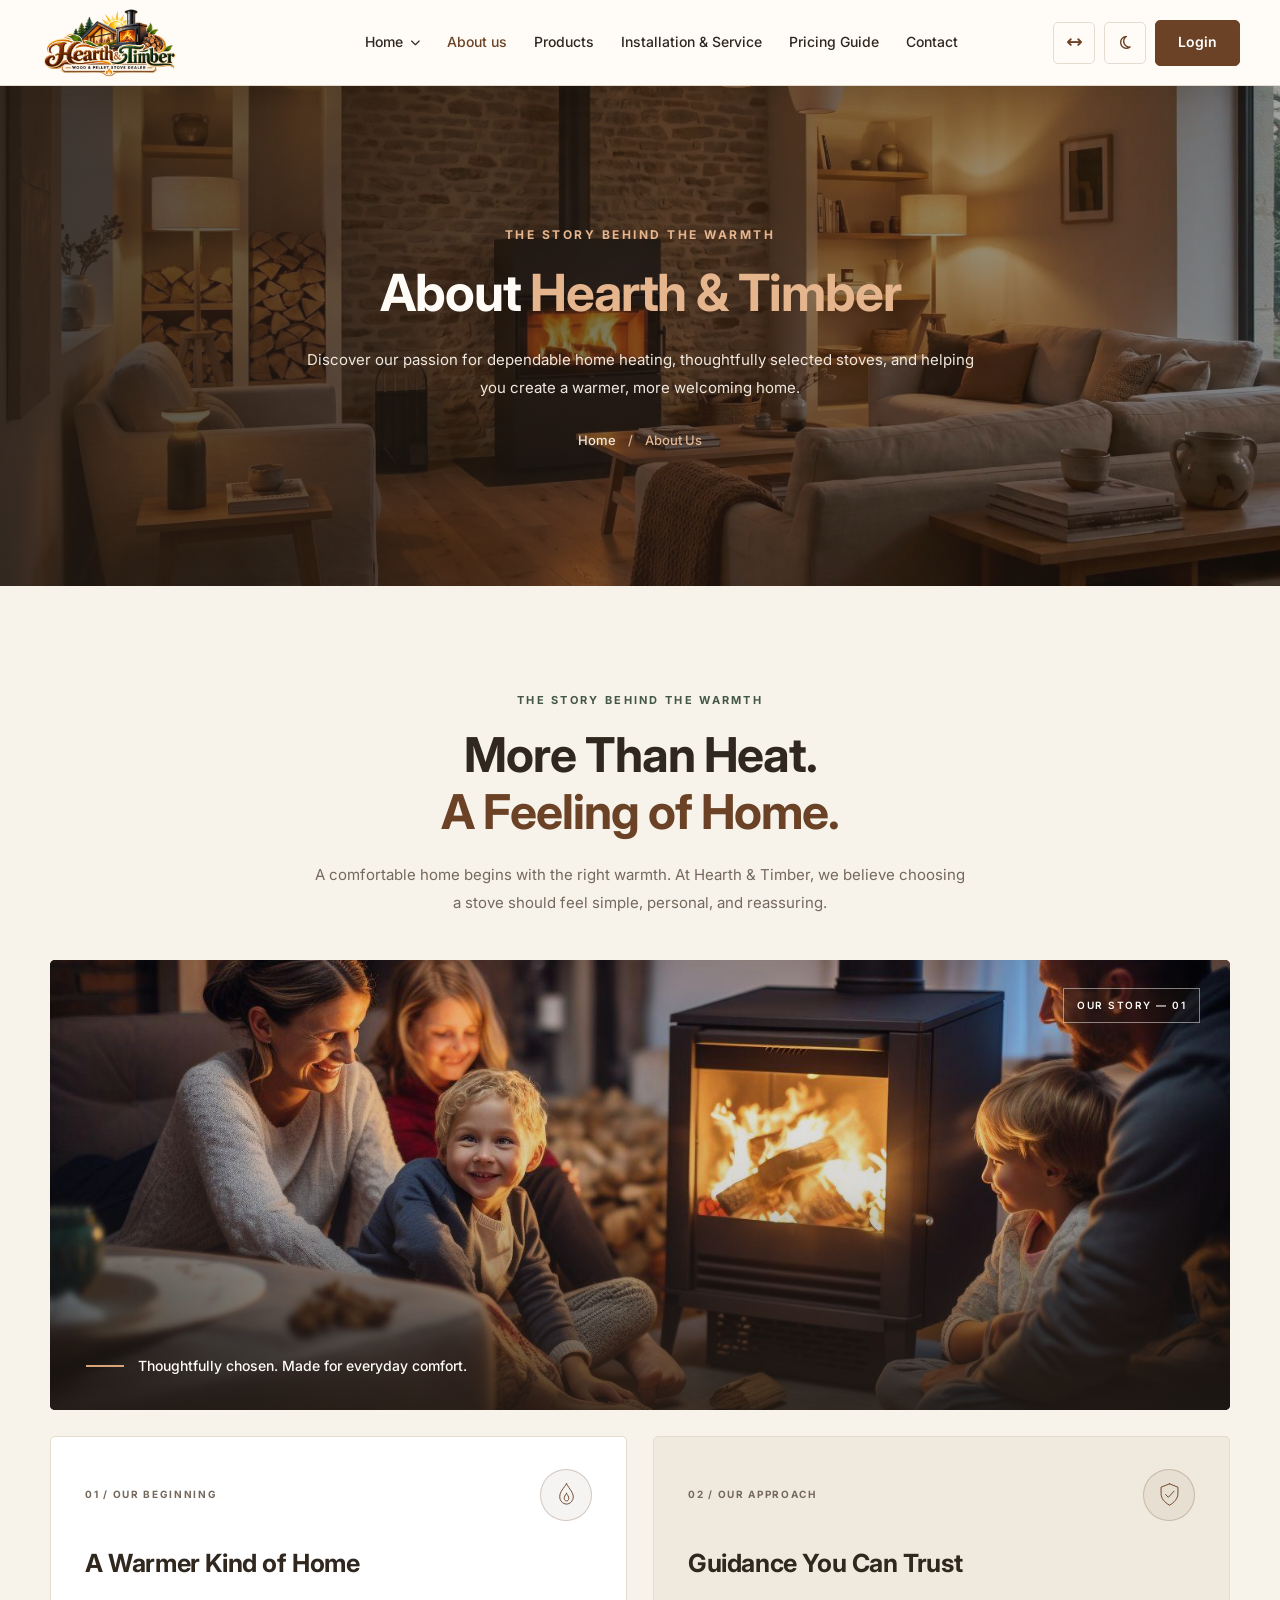
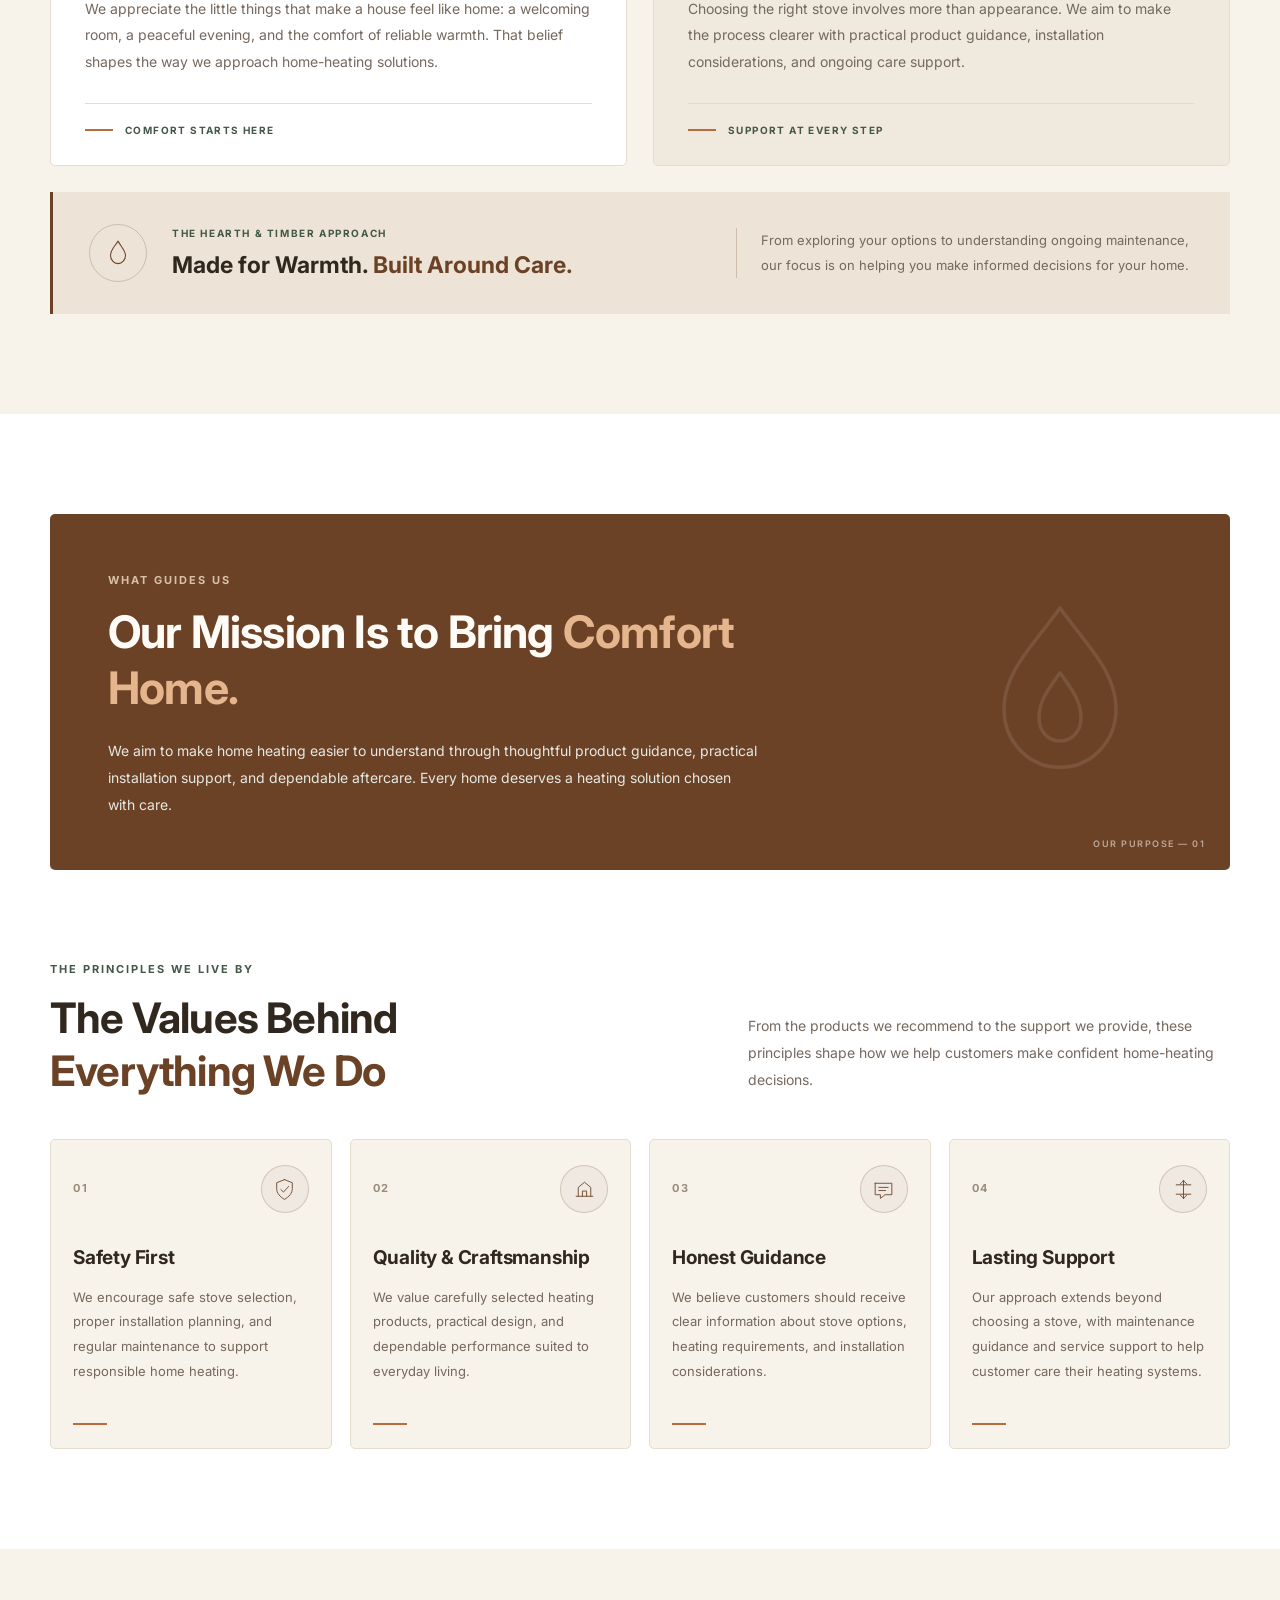
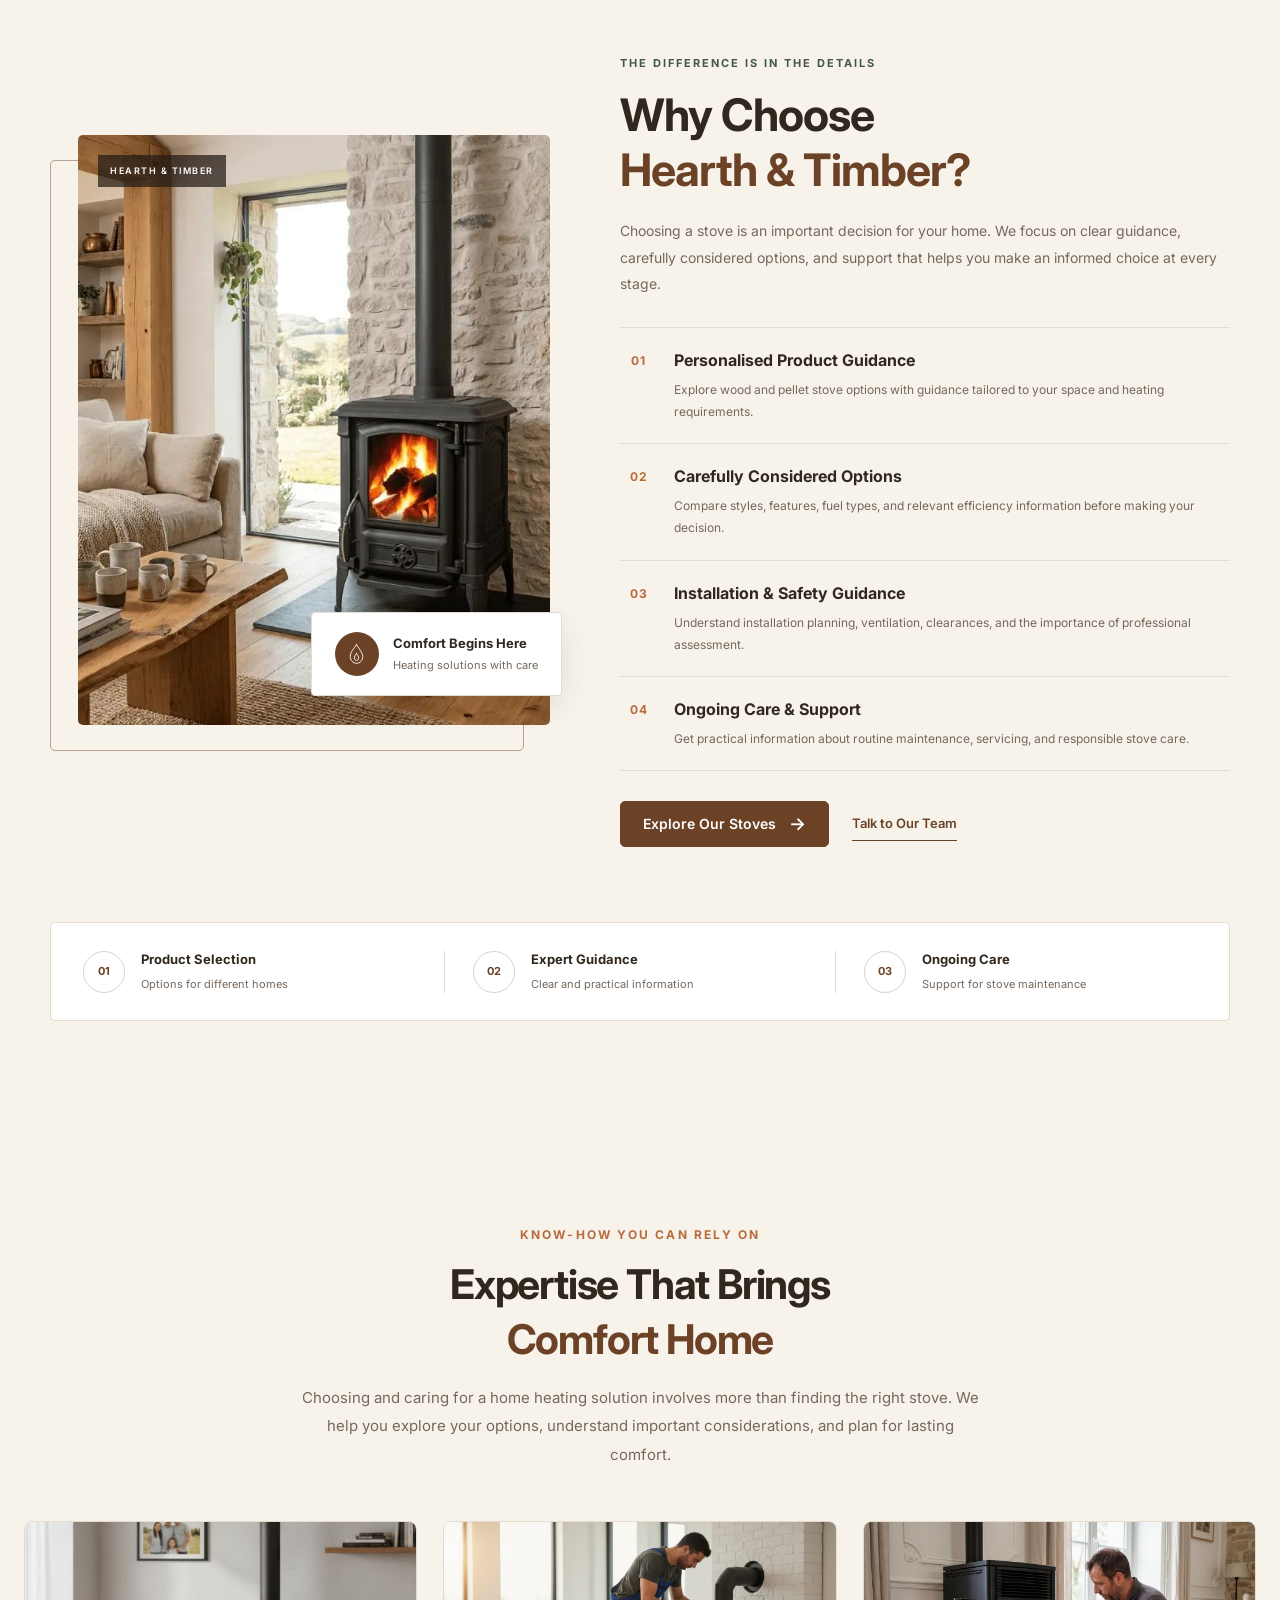
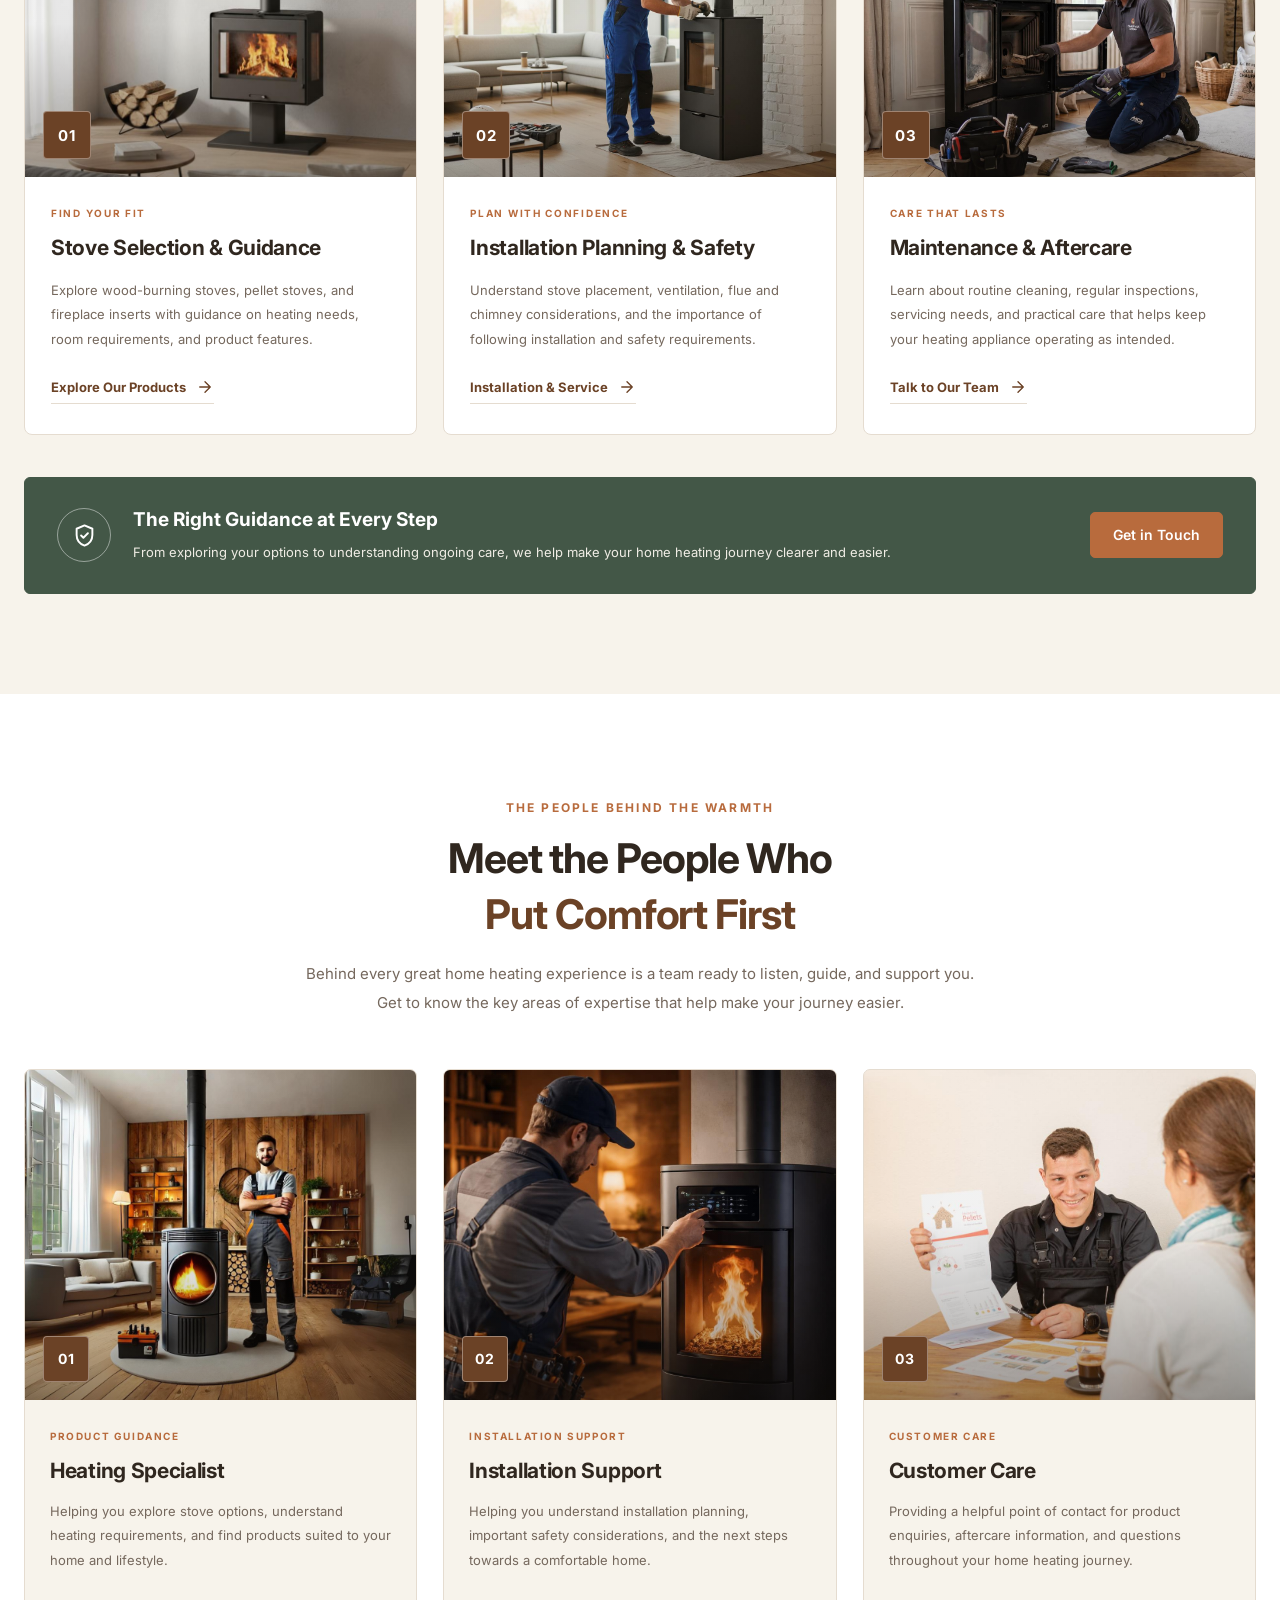
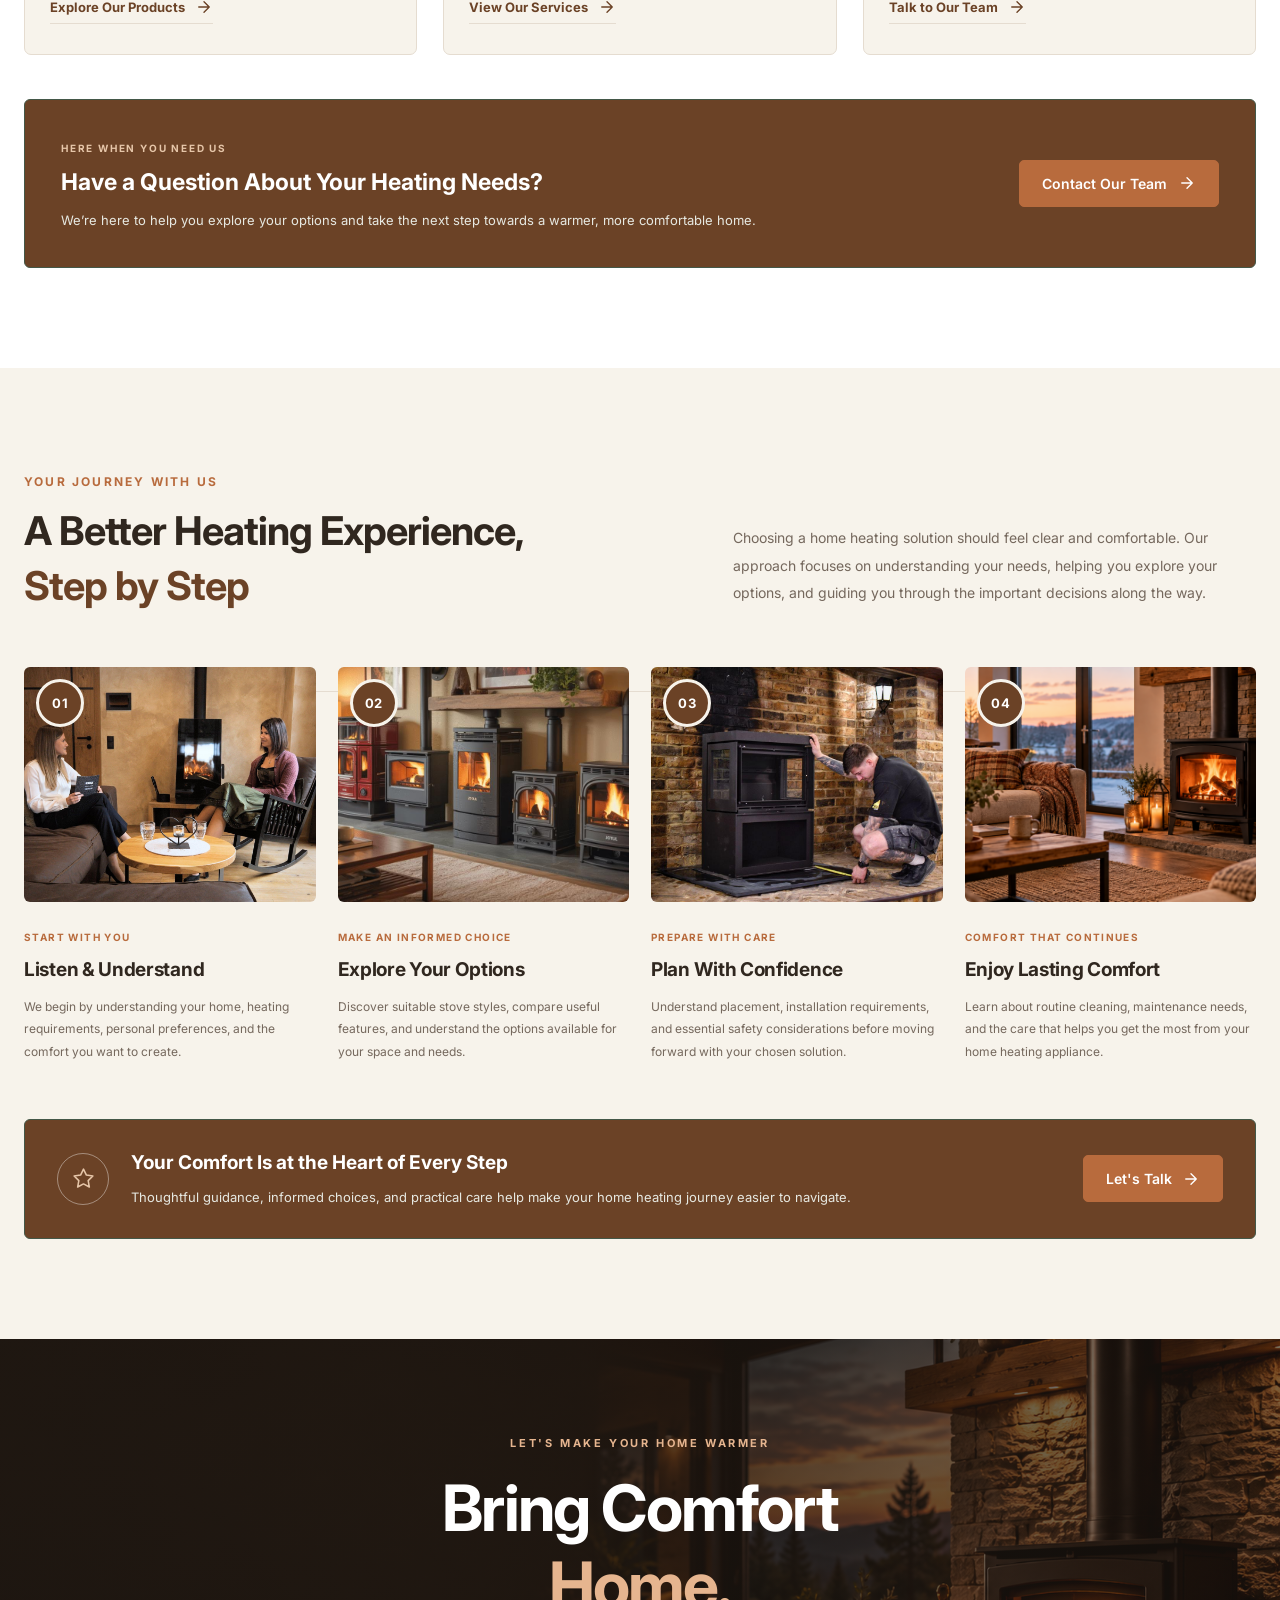
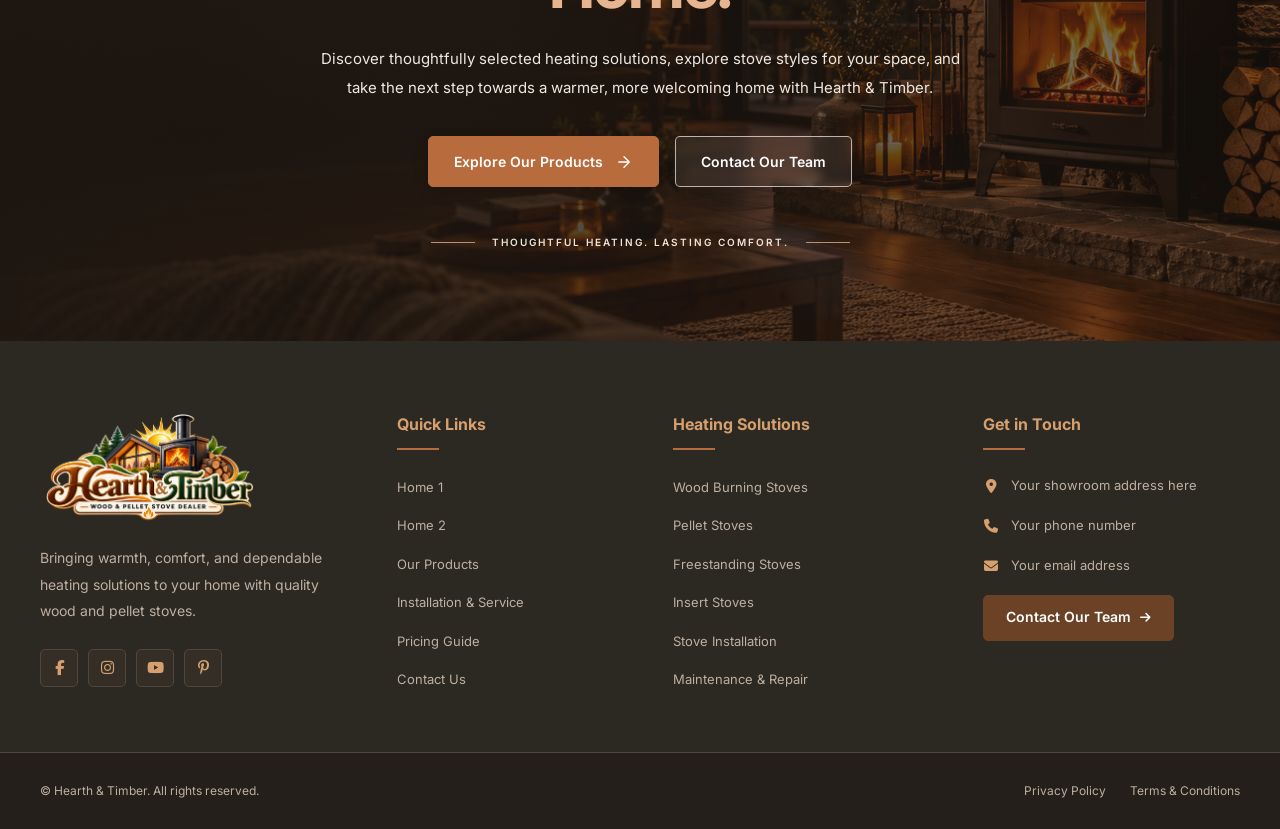
==== commit 6a5f0ff5: "Add files via upload" ====
--- a/about.html
+++ b/about.html
@@ -56,7 +56,7 @@
                     <a href="home2.html">Home 2</a>
                 </div>
             </div>
-             <a href="about.html" class="ht-nav-link">
+             <a href="about.html" class="ht-nav-link active">
                 About us
             </a>
 
--- a/css/style.css
+++ b/css/style.css
@@ -0,0 +1,23030 @@
+
+/* =========================================
+   HEARTH & TIMBER
+   PART 2 — MAIN HEADER CSS
+========================================= */
+
+/* GOOGLE FONT */
+@import url('https://fonts.googleapis.com/css2?family=Inter:wght@400;500;600;700;800&display=swap');
+
+/* =========================================
+   1. GLOBAL DESIGN SYSTEM
+========================================= */
+
+:root {
+    --ht-primary: #6B4226;
+    --ht-primary-hover: #52321D;
+
+    --ht-secondary: #435747;
+    --ht-secondary-hover: #344538;
+
+    --ht-accent: #B86B3D;
+
+    --ht-background: #F7F3EB;
+    --ht-surface: #FFFFFF;
+    --ht-text: #30271F;
+    --ht-muted: #75685D;
+    --ht-border: #E5DCD0;
+    --ht-white: #FFFFFF;
+
+    --ht-header-bg: #FFFCF7;
+    --ht-dropdown-bg: #FFFFFF;
+    --ht-hover-bg: #F3EAE0;
+
+    --ht-font: 'Inter', sans-serif;
+
+    --ht-font-size: 16px;
+    --ht-nav-size: 14px;
+    --ht-button-size: 14px;
+
+    --ht-font-normal: 400;
+    --ht-font-medium: 500;
+    --ht-font-semibold: 600;
+    --ht-font-bold: 700;
+
+    --ht-button-height: 46px;
+    --ht-button-padding: 22px;
+    --ht-button-radius: 5px;
+    --ht-icon-size: 42px;
+
+    --ht-header-height: 86px;
+    --ht-header-shadow: 0 3px 18px rgba(48, 39, 31, 0.08);
+
+    --ht-transition: all 0.3s ease;
+}
+
+/* =========================================
+   2. GLOBAL RESET
+========================================= */
+
+*,
+*::before,
+*::after {
+    box-sizing: border-box;
+}
+
+html {
+    scroll-behavior: smooth;
+    scroll-padding-top: 100px;
+}
+
+body {
+    margin: 0;
+    padding-top: var(--ht-header-height);
+
+    font-family: var(--ht-font);
+    font-size: var(--ht-font-size);
+    font-weight: var(--ht-font-normal);
+    line-height: 1.6;
+
+    color: var(--ht-text);
+    background-color: var(--ht-background);
+
+    transition:
+        background-color 0.3s ease,
+        color 0.3s ease;
+}
+
+body,
+button,
+input,
+select,
+textarea {
+    font-family: var(--ht-font);
+}
+
+button,
+a {
+    -webkit-tap-highlight-color: transparent;
+}
+
+button {
+    font-size: inherit;
+}
+
+a {
+    color: inherit;
+    text-decoration: none;
+}
+
+img {
+    max-width: 100%;
+    display: block;
+}
+
+/* =========================================
+   HEARTH & TIMBER — IMAGE LOGO
+========================================= */
+
+.ht-logo {
+    display: inline-flex;
+    align-items: center;
+    justify-content: flex-start;
+    flex-shrink: 0;
+    text-decoration: none;
+    line-height: 0;
+}
+
+.ht-logo-image {
+    display: block;
+    width: 230px;
+    max-width: 100%;
+    height: 70px;
+    object-fit: contain;
+    object-position: left center;
+}
+
+/* TABLET AND IPAD PRO */
+@media (max-width: 1199px) {
+    .ht-logo-image {
+        width: 205px;
+        height: 62px;
+    }
+}
+
+/* IPAD MINI AND MOBILE */
+@media (max-width: 767px) {
+    .ht-logo-image {
+        width: 175px;
+        height: 56px;
+    }
+}
+
+/* SMALL MOBILE */
+@media (max-width: 380px) {
+    .ht-logo-image {
+        width: 150px;
+        height: 50px;
+    }
+}
+
+/* RTL SUPPORT */
+[dir="rtl"] .ht-logo-image {
+    object-position: right center;
+}
+/* =========================================
+   3. FIXED HEADER
+========================================= */
+
+.ht-header {
+    position: fixed;
+    top: 0;
+    left: 0;
+    right: 0;
+
+    width: 100%;
+    height: var(--ht-header-height);
+
+    z-index: 9999;
+
+    background: var(--ht-header-bg);
+    border-bottom: 1px solid var(--ht-border);
+    box-shadow: var(--ht-header-shadow);
+
+    opacity: 1;
+    backdrop-filter: none;
+    -webkit-backdrop-filter: none;
+
+    transition:
+        background-color 0.3s ease,
+        border-color 0.3s ease,
+        box-shadow 0.3s ease;
+}
+
+.ht-header-container {
+    width: 100%;
+    max-width: 1440px;
+    height: 100%;
+
+    margin: 0 auto;
+    padding: 0 40px;
+
+    display: flex;
+    align-items: center;
+    justify-content: space-between;
+    gap: 28px;
+}
+
+/* =========================================
+   4. LOGO
+========================================= */
+
+.ht-logo {
+    display: inline-flex;
+    align-items: center;
+    gap: 11px;
+
+    flex-shrink: 0;
+    min-width: 0;
+
+    color: var(--ht-primary);
+}
+
+.ht-logo-icon {
+    width: 43px;
+    height: 43px;
+
+    display: flex;
+    align-items: center;
+    justify-content: center;
+
+    flex-shrink: 0;
+
+    color: var(--ht-white);
+    background: var(--ht-primary);
+
+    border-radius: 5px;
+
+    font-size: 21px;
+}
+
+.ht-logo-text {
+    display: flex;
+    flex-direction: column;
+    justify-content: center;
+
+    line-height: 1.35;
+}
+
+.ht-logo-text strong {
+    font-family: var(--ht-font);
+    font-size: 16px;
+    font-weight: 800;
+    letter-spacing: 0.7px;
+
+    color: var(--ht-primary);
+    white-space: nowrap;
+}
+
+.ht-logo-text small {
+    margin-top: 3px;
+
+    font-family: var(--ht-font);
+    font-size: 9px;
+    font-weight: 600;
+    letter-spacing: 1.4px;
+
+    color: var(--ht-muted);
+    white-space: nowrap;
+}
+
+/* =========================================
+   5. DESKTOP NAVIGATION
+========================================= */
+
+.ht-navigation {
+    display: flex;
+    align-items: center;
+    justify-content: center;
+    gap: 27px;
+
+    flex: 1;
+    min-width: 0;
+}
+
+.ht-nav-item {
+    position: relative;
+    display: flex;
+    align-items: center;
+}
+
+.ht-nav-link {
+    position: relative;
+
+    display: inline-flex;
+    align-items: center;
+    justify-content: center;
+    gap: 7px;
+
+    padding: 10px 0;
+
+    font-family: var(--ht-font);
+    font-size: var(--ht-nav-size);
+    font-weight: var(--ht-font-medium);
+
+    color: var(--ht-text);
+    white-space: nowrap;
+
+    transition: var(--ht-transition);
+}
+
+.ht-nav-link:hover,
+.ht-nav-link:focus-visible {
+    color: var(--ht-primary);
+}
+
+.ht-nav-link i {
+    font-size: 10px;
+    transition: transform 0.3s ease;
+}
+
+/* HOME DROPDOWN */
+
+.ht-home-dropdown:hover .ht-nav-link i,
+.ht-home-dropdown:focus-within .ht-nav-link i {
+    transform: rotate(180deg);
+}
+
+.ht-dropdown-menu {
+    position: absolute;
+    top: calc(100% + 16px);
+    left: 0;
+
+    min-width: 180px;
+    padding: 8px;
+
+    display: flex;
+    flex-direction: column;
+    gap: 2px;
+
+    background: var(--ht-dropdown-bg);
+    border: 1px solid var(--ht-border);
+    border-radius: 6px;
+
+    box-shadow: 0 12px 30px rgba(48, 39, 31, 0.12);
+
+    opacity: 0;
+    visibility: hidden;
+    transform: translateY(8px);
+
+    transition:
+        opacity 0.25s ease,
+        visibility 0.25s ease,
+        transform 0.25s ease;
+
+    z-index: 10000;
+}
+
+.ht-home-dropdown:hover .ht-dropdown-menu,
+.ht-home-dropdown:focus-within .ht-dropdown-menu {
+    opacity: 1;
+    visibility: visible;
+    transform: translateY(0);
+}
+
+.ht-dropdown-menu a {
+    display: flex;
+    align-items: center;
+
+    min-height: 42px;
+    padding: 10px 14px;
+
+    font-family: var(--ht-font);
+    font-size: 13px;
+    font-weight: var(--ht-font-medium);
+
+    color: var(--ht-text);
+    border-radius: 4px;
+
+    transition: var(--ht-transition);
+}
+
+.ht-dropdown-menu a:hover,
+.ht-dropdown-menu a:focus-visible {
+    color: var(--ht-primary);
+    background: var(--ht-hover-bg);
+}
+
+/* =========================================
+   6. HEADER ACTIONS
+========================================= */
+
+.ht-header-actions {
+    display: flex;
+    align-items: center;
+    justify-content: flex-end;
+    gap: 9px;
+
+    flex-shrink: 0;
+}
+
+.ht-mobile-actions {
+    display: none;
+}
+
+/* RTL AND DARK MODE ICON BUTTONS */
+
+.ht-header-icon-btn {
+    width: var(--ht-icon-size);
+    height: var(--ht-icon-size);
+
+    min-width: var(--ht-icon-size);
+    min-height: var(--ht-icon-size);
+
+    padding: 0;
+
+    display: inline-flex;
+    align-items: center;
+    justify-content: center;
+
+    flex-shrink: 0;
+
+    color: var(--ht-primary);
+    background: transparent;
+
+    border: 1px solid var(--ht-border);
+    border-radius: var(--ht-button-radius);
+
+    font-family: var(--ht-font);
+    font-size: 15px;
+    line-height: 1;
+
+    cursor: pointer;
+    transition: var(--ht-transition);
+}
+
+.ht-header-icon-btn i {
+    line-height: 1;
+}
+
+.ht-header-icon-btn:hover {
+    color: var(--ht-white);
+    background: var(--ht-primary);
+    border-color: var(--ht-primary);
+}
+
+.ht-header-icon-btn:focus-visible,
+.ht-login-btn:focus-visible,
+.ht-menu-toggle:focus-visible {
+    outline: 2px solid var(--ht-accent);
+    outline-offset: 3px;
+}
+
+/* =========================================
+   7. SHARED BUTTON DESIGN
+========================================= */
+
+.ht-login-btn,
+.btn-primary,
+.btn-secondary,
+.ht-home1-btn-primary,
+.ht-home1-btn-outline {
+    min-height: var(--ht-button-height);
+    padding: 0 var(--ht-button-padding);
+
+    display: inline-flex;
+    align-items: center;
+    justify-content: center;
+    gap: 8px;
+
+    font-family: var(--ht-font);
+    font-size: var(--ht-button-size);
+    font-weight: var(--ht-font-semibold);
+    line-height: 1.2;
+    text-align: center;
+    text-decoration: none;
+
+    border: 1px solid transparent;
+    border-radius: var(--ht-button-radius);
+
+    white-space: nowrap;
+    cursor: pointer;
+
+    transition: var(--ht-transition);
+}
+
+/* PRIMARY BUTTON */
+
+.ht-login-btn,
+.btn-primary,
+.ht-home1-btn-primary {
+    color: var(--ht-white);
+    background: var(--ht-primary);
+    border-color: var(--ht-primary);
+}
+
+.ht-login-btn:hover,
+.btn-primary:hover,
+.ht-home1-btn-primary:hover {
+    color: var(--ht-white);
+    background: var(--ht-primary-hover);
+    border-color: var(--ht-primary-hover);
+}
+
+/* SECONDARY BUTTON */
+
+.btn-secondary,
+.ht-home1-btn-outline {
+    color: var(--ht-white);
+    background: var(--ht-secondary);
+    border-color: var(--ht-secondary);
+}
+
+.btn-secondary:hover,
+.ht-home1-btn-outline:hover {
+    color: var(--ht-white);
+    background: var(--ht-secondary-hover);
+    border-color: var(--ht-secondary-hover);
+}
+
+/* OUTLINED SECONDARY VARIANT */
+
+.btn-secondary-outline {
+    min-height: var(--ht-button-height);
+    padding: 0 var(--ht-button-padding);
+
+    display: inline-flex;
+    align-items: center;
+    justify-content: center;
+
+    font-family: var(--ht-font);
+    font-size: var(--ht-button-size);
+    font-weight: var(--ht-font-semibold);
+
+    color: var(--ht-primary);
+    background: transparent;
+
+    border: 1px solid var(--ht-primary);
+    border-radius: var(--ht-button-radius);
+
+    transition: var(--ht-transition);
+}
+
+.btn-secondary-outline:hover {
+    color: var(--ht-white);
+    background: var(--ht-primary);
+}
+
+/* =========================================
+   8. HAMBURGER BUTTON
+========================================= */
+
+.ht-menu-toggle {
+    display: none;
+
+    width: 42px;
+    height: 42px;
+    min-width: 42px;
+
+    padding: 0;
+
+    align-items: center;
+    justify-content: center;
+
+    color: var(--ht-primary);
+    background: transparent;
+
+    border: 1px solid var(--ht-border);
+    border-radius: var(--ht-button-radius);
+
+    font-size: 18px;
+    cursor: pointer;
+
+    transition: var(--ht-transition);
+}
+
+.ht-menu-toggle:hover {
+    color: var(--ht-white);
+    background: var(--ht-primary);
+    border-color: var(--ht-primary);
+}
+
+/* =========================================
+   9. TABLET AND IPAD PRO
+   HAMBURGER AT 1199PX
+========================================= */
+
+@media (max-width: 1199px) {
+
+    :root {
+        --ht-header-height: 78px;
+    }
+
+    .ht-header-container {
+        padding: 0 24px;
+        gap: 18px;
+    }
+
+    .ht-logo-icon {
+        width: 40px;
+        height: 40px;
+        font-size: 19px;
+    }
+
+    .ht-logo-text strong {
+        font-size: 14px;
+    }
+
+    .ht-logo-text small {
+        font-size: 8px;
+        letter-spacing: 1.1px;
+    }
+
+    /* HIDE DESKTOP ACTIONS */
+
+    .ht-header-actions {
+        display: none;
+    }
+
+    /* HAMBURGER VISIBLE */
+
+    .ht-menu-toggle {
+        display: inline-flex;
+        flex-shrink: 0;
+    }
+
+    /* MOBILE/TABLET NAV PANEL */
+
+    .ht-navigation {
+        position: absolute;
+        top: 100%;
+        left: 0;
+        right: 0;
+
+        width: 100%;
+        max-height: calc(100dvh - var(--ht-header-height));
+        overflow-y: auto;
+
+        padding: 18px 24px 24px;
+
+        display: none;
+        flex-direction: column;
+        align-items: stretch;
+        justify-content: flex-start;
+        gap: 4px;
+
+        background: var(--ht-header-bg);
+        border-top: 1px solid var(--ht-border);
+        border-bottom: 1px solid var(--ht-border);
+        box-shadow: var(--ht-header-shadow);
+    }
+
+    /* JS ADDS THIS CLASS WHEN MENU IS OPEN */
+
+    .ht-navigation.is-open {
+        display: flex;
+    }
+
+    .ht-nav-item {
+        width: 100%;
+        display: block;
+    }
+
+    .ht-nav-link {
+        width: 100%;
+        min-height: 46px;
+        padding: 12px 0;
+
+        display: flex;
+        justify-content: space-between;
+
+        font-size: 14px;
+        border-bottom: 1px solid var(--ht-border);
+    }
+
+    .ht-nav-link i {
+        font-size: 11px;
+    }
+
+    /* DROPDOWN IN TABLET/MOBILE */
+
+    .ht-dropdown-menu {
+        position: static;
+
+        width: 100%;
+        min-width: 0;
+
+        display: none;
+        padding: 5px 0 5px 14px;
+
+        background: transparent;
+        border: 0;
+        border-radius: 0;
+        box-shadow: none;
+
+        opacity: 1;
+        visibility: visible;
+        transform: none;
+        transition: none;
+    }
+
+    .ht-home-dropdown:hover .ht-dropdown-menu {
+        display: none;
+    }
+
+    /* JS ADDS .dropdown-open WHEN EXPANDED */
+
+    .ht-home-dropdown.dropdown-open .ht-dropdown-menu {
+        display: flex;
+    }
+
+    .ht-dropdown-menu a {
+        min-height: 42px;
+        padding: 10px 14px;
+
+        background: var(--ht-hover-bg);
+    }
+
+    .ht-home-dropdown:hover .ht-nav-link i,
+    .ht-home-dropdown:focus-within .ht-nav-link i {
+        transform: none;
+    }
+
+    .ht-home-dropdown.dropdown-open .ht-nav-link i {
+        transform: rotate(180deg);
+    }
+
+    /* SHOW ACTIONS INSIDE THE MENU */
+
+    .ht-mobile-actions {
+        display: flex;
+        align-items: center;
+        justify-content: flex-start;
+        gap: 10px;
+
+        padding-top: 18px;
+        margin-top: 12px;
+        border-top: 1px solid var(--ht-border);
+    }
+
+    .ht-mobile-actions .ht-login-btn {
+        min-width: 110px;
+    }
+}
+
+/* =========================================
+   10. IPAD MINI AND MOBILE
+========================================= */
+
+@media (max-width: 767px) {
+
+    :root {
+        --ht-header-height: 72px;
+        --ht-button-height: 44px;
+        --ht-button-padding: 20px;
+        --ht-button-size: 14px;
+        --ht-icon-size: 40px;
+    }
+
+    .ht-header-container {
+        padding: 0 16px;
+        gap: 12px;
+    }
+
+    .ht-logo {
+        gap: 8px;
+    }
+
+    .ht-logo-icon {
+        width: 37px;
+        height: 37px;
+        font-size: 18px;
+    }
+
+    .ht-logo-text strong {
+        font-size: 12px;
+        letter-spacing: 0.4px;
+    }
+
+    .ht-logo-text small {
+        font-size: 7px;
+        letter-spacing: 0.8px;
+    }
+
+    .ht-menu-toggle {
+        width: 39px;
+        height: 39px;
+        min-width: 39px;
+        font-size: 16px;
+    }
+
+    .ht-navigation {
+        padding: 14px 18px 22px;
+    }
+
+    .ht-mobile-actions {
+        flex-wrap: wrap;
+        gap: 9px;
+    }
+
+    .ht-mobile-actions .ht-header-icon-btn {
+        width: var(--ht-icon-size);
+        height: var(--ht-icon-size);
+        min-width: var(--ht-icon-size);
+    }
+
+    .ht-mobile-actions .ht-login-btn {
+        min-height: var(--ht-button-height);
+        padding: 0 20px;
+        font-size: var(--ht-button-size);
+    }
+
+    .ht-dropdown-menu a {
+        font-size: 13px;
+    }
+}
+
+/* =========================================
+   11. SMALL MOBILE
+========================================= */
+
+@media (max-width: 380px) {
+
+    .ht-header-container {
+        padding: 0 10px;
+        gap: 8px;
+    }
+
+    .ht-logo {
+        gap: 6px;
+    }
+
+    .ht-logo-icon {
+        width: 33px;
+        height: 33px;
+        font-size: 16px;
+    }
+
+    .ht-logo-text strong {
+        font-size: 10px;
+        letter-spacing: 0.2px;
+    }
+
+    .ht-logo-text small {
+        font-size: 6px;
+        letter-spacing: 0.5px;
+    }
+
+    .ht-menu-toggle {
+        width: 36px;
+        height: 36px;
+        min-width: 36px;
+    }
+
+    .ht-navigation {
+        padding-left: 14px;
+        padding-right: 14px;
+    }
+}
+
+/* =========================================
+   12. RTL LAYOUT
+========================================= */
+
+[dir="rtl"] .ht-header-container {
+    direction: rtl;
+}
+
+[dir="rtl"] .ht-navigation {
+    direction: rtl;
+}
+
+[dir="rtl"] .ht-header-actions {
+    direction: rtl;
+}
+
+[dir="rtl"] .ht-logo {
+    direction: rtl;
+}
+
+[dir="rtl"] .ht-dropdown-menu {
+    left: auto;
+    right: 0;
+}
+
+[dir="rtl"] .ht-dropdown-menu a {
+    text-align: right;
+}
+
+[dir="rtl"] .ht-home-dropdown .ht-nav-link {
+    flex-direction: row;
+}
+
+[dir="rtl"] .ht-navigation .ht-mobile-actions {
+    direction: rtl;
+}
+
+[dir="rtl"] .ht-dropdown-menu {
+    padding-right: 0;
+    padding-left: 0;
+}
+
+@media (max-width: 1199px) {
+    [dir="rtl"] .ht-navigation {
+        left: 0;
+        right: 0;
+    }
+
+    [dir="rtl"] .ht-dropdown-menu {
+        padding-right: 14px;
+    }
+}
+
+/* =========================================
+   HEARTH & TIMBER — DARK MODE FIX
+   Add at the END of style.css
+========================================= */
+
+html.dark-mode {
+    color-scheme: dark;
+
+    --ht-primary: #C18A5B;
+    --ht-primary-hover: #D29B6C;
+
+    --ht-secondary: #657D68;
+    --ht-secondary-hover: #78917B;
+
+    --ht-accent: #D99A67;
+
+    --ht-background: #211D19;
+    --ht-surface: #2C2621;
+    --ht-text: #F3EAE0;
+    --ht-muted: #C0B2A4;
+    --ht-border: #493D33;
+    --ht-white: #FFFFFF;
+
+    --ht-header-bg: #28221D;
+    --ht-dropdown-bg: #302821;
+    --ht-hover-bg: #40342A;
+
+    --ht-header-shadow: 0 3px 18px rgba(0, 0, 0, 0.25);
+}
+
+/* BODY */
+html.dark-mode body {
+    background-color: var(--ht-background);
+    color: var(--ht-text);
+}
+
+/* HEADER */
+html.dark-mode .ht-header {
+    background-color: var(--ht-header-bg);
+    border-bottom-color: var(--ht-border);
+    box-shadow: var(--ht-header-shadow);
+}
+
+/* NAVIGATION */
+html.dark-mode .ht-nav-link {
+    color: var(--ht-text);
+}
+
+html.dark-mode .ht-nav-link:hover {
+    color: var(--ht-primary);
+}
+
+/* HOME DROPDOWN */
+html.dark-mode .ht-dropdown-menu {
+    background-color: var(--ht-dropdown-bg);
+    border-color: var(--ht-border);
+}
+
+html.dark-mode .ht-dropdown-menu a {
+    color: var(--ht-text);
+}
+
+html.dark-mode .ht-dropdown-menu a:hover {
+    color: var(--ht-primary);
+    background-color: var(--ht-hover-bg);
+}
+
+/* LOGO TEXT — if using the original text logo */
+html.dark-mode .ht-logo-text strong {
+    color: var(--ht-primary);
+}
+
+html.dark-mode .ht-logo-text small {
+    color: var(--ht-muted);
+}
+
+/* RTL AND DARK MODE ICON BUTTONS */
+html.dark-mode .ht-header-icon-btn,
+html.dark-mode .ht-menu-toggle {
+    color: var(--ht-primary);
+    background-color: transparent;
+    border-color: var(--ht-border);
+}
+
+html.dark-mode .ht-header-icon-btn:hover,
+html.dark-mode .ht-menu-toggle:hover {
+    color: #211D19;
+    background-color: var(--ht-primary);
+    border-color: var(--ht-primary);
+}
+
+/* PRIMARY BUTTON */
+html.dark-mode .ht-login-btn,
+html.dark-mode .btn-primary,
+html.dark-mode .ht-home1-btn-primary {
+    color: #211D19;
+    background-color: var(--ht-primary);
+    border-color: var(--ht-primary);
+}
+
+html.dark-mode .ht-login-btn:hover,
+html.dark-mode .btn-primary:hover,
+html.dark-mode .ht-home1-btn-primary:hover {
+    background-color: var(--ht-primary-hover);
+    border-color: var(--ht-primary-hover);
+}
+
+/* SECONDARY BUTTON */
+html.dark-mode .btn-secondary,
+html.dark-mode .ht-home1-btn-outline {
+    color: #FFFFFF;
+    background-color: var(--ht-secondary);
+    border-color: var(--ht-secondary);
+}
+
+html.dark-mode .btn-secondary:hover,
+html.dark-mode .ht-home1-btn-outline:hover {
+    background-color: var(--ht-secondary-hover);
+    border-color: var(--ht-secondary-hover);
+}
+
+/* OUTLINED SECONDARY BUTTON */
+html.dark-mode .btn-secondary-outline {
+    color: var(--ht-primary);
+    background-color: transparent;
+    border-color: var(--ht-primary);
+}
+
+html.dark-mode .btn-secondary-outline:hover {
+    color: #211D19;
+    background-color: var(--ht-primary);
+}
+
+/* MOBILE / TABLET MENU */
+@media (max-width: 1199px) {
+    html.dark-mode .ht-navigation {
+        background-color: var(--ht-header-bg);
+        border-color: var(--ht-border);
+        box-shadow: var(--ht-header-shadow);
+    }
+
+    html.dark-mode .ht-nav-link {
+        border-bottom-color: var(--ht-border);
+    }
+
+    html.dark-mode .ht-mobile-actions {
+        border-top-color: var(--ht-border);
+    }
+
+    html.dark-mode .ht-dropdown-menu a {
+        background-color: var(--ht-hover-bg);
+    }
+}
+
+/* FORM FIELDS */
+html.dark-mode input,
+html.dark-mode select,
+html.dark-mode textarea {
+    color: var(--ht-text);
+    background-color: var(--ht-surface);
+    border-color: var(--ht-border);
+}
+
+html.dark-mode input::placeholder,
+html.dark-mode textarea::placeholder {
+    color: var(--ht-muted);
+}
+
+
+
+
+
+/********footer*******/
+
+
+/* =========================================
+   HEARTH & TIMBER
+   FOOTER — MAIN CSS
+========================================= */
+
+/* =========================================
+   1. FOOTER BASE
+========================================= */
+
+.ht-footer {
+    --footer-bg: #2C2822;
+    --footer-surface: #342E27;
+    --footer-heading: #D5A06E;
+    --footer-text: #E4D8CA;
+    --footer-muted: #BDB0A1;
+    --footer-border: #51463B;
+
+    width: 100%;
+    margin: 0;
+    color: var(--footer-text);
+    background: var(--footer-bg);
+
+    font-family: var(--ht-font, 'Inter', sans-serif);
+}
+
+.ht-footer *,
+.ht-footer *::before,
+.ht-footer *::after {
+    box-sizing: border-box;
+}
+
+.ht-footer a {
+    color: inherit;
+    text-decoration: none;
+    transition: color 0.3s ease, background-color 0.3s ease;
+}
+
+/* =========================================
+   2. MAIN FOOTER LAYOUT
+========================================= */
+
+.ht-footer-main {
+    padding: 72px 0 60px;
+    background: var(--footer-bg);
+}
+
+.ht-footer-container {
+    width: 100%;
+    max-width: 1440px;
+    margin: 0 auto;
+    padding: 0 40px;
+
+    display: grid;
+    grid-template-columns: 1.35fr 1fr 1.15fr 1.1fr;
+    gap: 42px;
+    align-items: start;
+}
+
+/* =========================================
+   3. BRAND AND LOGO
+========================================= */
+
+.ht-footer-brand {
+    min-width: 0;
+}
+
+.ht-footer-logo {
+    display: inline-flex;
+    align-items: center;
+    margin-bottom: 22px;
+    line-height: 0;
+}
+
+.ht-footer-logo-image {
+    display: block;
+    width: 220px;
+    max-width: 100%;
+    height: 72px;
+    object-fit: contain;
+    object-position: left center;
+}
+
+.ht-footer-description {
+    max-width: 320px;
+    margin: 0 0 24px;
+
+    font-family: var(--ht-font, 'Inter', sans-serif);
+    font-size: 14px;
+    font-weight: 400;
+    line-height: 1.9;
+
+    color: var(--footer-muted);
+}
+
+/* =========================================
+   4. SOCIAL ICONS
+========================================= */
+
+.ht-footer-socials {
+    display: flex;
+    align-items: center;
+    flex-wrap: wrap;
+    gap: 10px;
+}
+
+.ht-footer-socials a {
+    width: 38px;
+    height: 38px;
+    flex: 0 0 38px;
+
+    display: inline-flex;
+    align-items: center;
+    justify-content: center;
+
+    color: var(--footer-heading);
+    background: var(--footer-surface);
+    border: 1px solid var(--footer-border);
+    border-radius: 5px;
+
+    font-size: 15px;
+}
+
+.ht-footer-socials a:hover {
+    color: #FFFFFF;
+    background: var(--ht-primary, #6B4226);
+    border-color: var(--ht-primary, #6B4226);
+}
+
+/* =========================================
+   5. FOOTER COLUMN HEADINGS
+========================================= */
+
+.ht-footer-column {
+    min-width: 0;
+}
+
+.ht-footer-title {
+    position: relative;
+    margin: 0 0 24px;
+    padding-bottom: 14px;
+
+    font-family: var(--ht-font, 'Inter', sans-serif);
+    font-size: 16px;
+    font-weight: 700;
+    line-height: 1.4;
+
+    color: var(--footer-heading);
+}
+
+.ht-footer-title::after {
+    content: "";
+    position: absolute;
+    left: 0;
+    bottom: 0;
+
+    width: 42px;
+    height: 2px;
+    background: var(--ht-accent, #B86B3D);
+}
+
+/* =========================================
+   6. FOOTER LINKS
+========================================= */
+
+.ht-footer-links {
+    display: flex;
+    flex-direction: column;
+    gap: 13px;
+
+    margin: 0;
+    padding: 0;
+    list-style: none;
+}
+
+.ht-footer-links li {
+    margin: 0;
+    padding: 0;
+}
+
+.ht-footer-links a {
+    display: inline-block;
+
+    font-family: var(--ht-font, 'Inter', sans-serif);
+    font-size: 13px;
+    font-weight: 400;
+    line-height: 1.7;
+
+    color: var(--footer-muted);
+}
+
+.ht-footer-links a:hover {
+    color: var(--footer-heading);
+    transform: translateX(3px);
+}
+
+/* =========================================
+   7. CONTACT DETAILS
+========================================= */
+
+.ht-footer-contact-item {
+    display: flex;
+    align-items: flex-start;
+    gap: 12px;
+
+    margin: 0 0 17px;
+
+    font-family: var(--ht-font, 'Inter', sans-serif);
+    font-size: 13px;
+    line-height: 1.8;
+
+    color: var(--footer-muted);
+}
+
+.ht-footer-contact-item > i {
+    width: 16px;
+    flex: 0 0 16px;
+
+    margin-top: 5px;
+
+    font-size: 14px;
+    text-align: center;
+    color: var(--footer-heading);
+}
+
+.ht-footer-contact-item a:hover {
+    color: var(--footer-heading);
+}
+
+/* =========================================
+   8. FOOTER CONTACT BUTTON
+   USE SHARED BUTTON DESIGN
+========================================= */
+
+.ht-footer .ht-footer-contact-btn {
+    min-height: var(--ht-button-height, 46px);
+    padding: 0 var(--ht-button-padding, 22px);
+
+    display: inline-flex;
+    align-items: center;
+    justify-content: center;
+    gap: 9px;
+
+    font-family: var(--ht-font, 'Inter', sans-serif);
+    font-size: var(--ht-button-size, 14px);
+    font-weight: 600;
+    line-height: 1.2;
+
+    color: #FFFFFF;
+    background: var(--ht-primary, #6B4226);
+    border: 1px solid var(--ht-primary, #6B4226);
+    border-radius: var(--ht-button-radius, 5px);
+
+    white-space: nowrap;
+    transition: all 0.3s ease;
+}
+
+.ht-footer .ht-footer-contact-btn:hover {
+    color: #FFFFFF;
+    background: var(--ht-primary-hover, #52321D);
+    border-color: var(--ht-primary-hover, #52321D);
+}
+
+.ht-footer-contact-btn i {
+    font-size: 12px;
+    transition: transform 0.3s ease;
+}
+
+.ht-footer-contact-btn:hover i {
+    transform: translateX(3px);
+}
+
+/* =========================================
+   9. BOTTOM BAR
+========================================= */
+
+.ht-footer-bottom {
+    background: #241F1A;
+    border-top: 1px solid var(--footer-border);
+}
+
+.ht-footer-bottom-container {
+    width: 100%;
+    max-width: 1440px;
+    min-height: 76px;
+
+    margin: 0 auto;
+    padding: 18px 40px;
+
+    display: flex;
+    align-items: center;
+    justify-content: space-between;
+    flex-wrap: wrap;
+    gap: 16px;
+}
+
+.ht-footer-copyright {
+    margin: 0;
+
+    font-family: var(--ht-font, 'Inter', sans-serif);
+    font-size: 12px;
+    line-height: 1.7;
+
+    color: var(--footer-muted);
+}
+
+.ht-footer-legal {
+    display: flex;
+    align-items: center;
+    flex-wrap: wrap;
+    gap: 24px;
+}
+
+.ht-footer-legal a {
+    font-family: var(--ht-font, 'Inter', sans-serif);
+    font-size: 12px;
+    line-height: 1.7;
+
+    color: var(--footer-muted);
+}
+
+.ht-footer-legal a:hover {
+    color: var(--footer-heading);
+}
+
+/* =========================================
+   10. DARK MODE
+========================================= */
+
+html.dark-mode .ht-footer {
+    --footer-bg: #1B1815;
+    --footer-surface: #29231E;
+    --footer-heading: #D9A675;
+    --footer-text: #F3EAE0;
+    --footer-muted: #C0B2A4;
+    --footer-border: #44372D;
+
+    color: var(--footer-text);
+    background: var(--footer-bg);
+}
+
+html.dark-mode .ht-footer-main {
+    background: var(--footer-bg);
+}
+
+html.dark-mode .ht-footer-bottom {
+    background: #151210;
+    border-top-color: var(--footer-border);
+}
+
+html.dark-mode .ht-footer-description,
+html.dark-mode .ht-footer-links a,
+html.dark-mode .ht-footer-contact-item,
+html.dark-mode .ht-footer-copyright,
+html.dark-mode .ht-footer-legal a {
+    color: var(--footer-muted);
+}
+
+html.dark-mode .ht-footer-title {
+    color: var(--footer-heading);
+}
+
+html.dark-mode .ht-footer-title::after {
+    background: var(--ht-accent, #D99A67);
+}
+
+html.dark-mode .ht-footer-links a:hover,
+html.dark-mode .ht-footer-contact-item a:hover,
+html.dark-mode .ht-footer-legal a:hover {
+    color: var(--footer-heading);
+}
+
+html.dark-mode .ht-footer-socials a {
+    color: var(--footer-heading);
+    background: var(--footer-surface);
+    border-color: var(--footer-border);
+}
+
+html.dark-mode .ht-footer-socials a:hover {
+    color: #211D19;
+    background: var(--ht-primary, #C18A5B);
+    border-color: var(--ht-primary, #C18A5B);
+}
+
+/* =========================================
+   11. RTL SUPPORT
+========================================= */
+
+html[dir="rtl"] .ht-footer {
+    direction: rtl;
+}
+
+html[dir="rtl"] .ht-footer-logo-image {
+    object-position: right center;
+}
+
+html[dir="rtl"] .ht-footer-title::after {
+    left: auto;
+    right: 0;
+}
+
+html[dir="rtl"] .ht-footer-contact-item {
+    flex-direction: row;
+    text-align: right;
+}
+
+html[dir="rtl"] .ht-footer-links a:hover {
+    transform: translateX(-3px);
+}
+
+html[dir="rtl"] .ht-footer-contact-btn i {
+    transform: scaleX(-1);
+}
+
+html[dir="rtl"] .ht-footer-contact-btn:hover i {
+    transform: scaleX(-1) translateX(3px);
+}
+
+html[dir="rtl"] .ht-footer-bottom-container {
+    direction: rtl;
+}
+
+/* =========================================
+   12. RESPONSIVE — TABLET
+========================================= */
+
+@media (max-width: 1199px) {
+
+    .ht-footer-main {
+        padding: 58px 0 46px;
+    }
+
+    .ht-footer-container {
+        padding: 0 24px;
+        grid-template-columns: repeat(2, minmax(0, 1fr));
+        gap: 40px 32px;
+    }
+
+    .ht-footer-logo-image {
+        width: 205px;
+        height: 65px;
+    }
+
+    .ht-footer-bottom-container {
+        padding: 18px 24px;
+    }
+}
+
+/* =========================================
+   13. RESPONSIVE — MOBILE
+========================================= */
+
+@media (max-width: 767px) {
+
+    .ht-footer-main {
+        padding: 46px 0 35px;
+    }
+
+    .ht-footer-container {
+        padding: 0 20px;
+        grid-template-columns: minmax(0, 1fr);
+        gap: 34px;
+    }
+
+    .ht-footer-logo {
+        margin-bottom: 17px;
+    }
+
+    .ht-footer-logo-image {
+        width: 175px;
+        height: 58px;
+    }
+
+    .ht-footer-description {
+        max-width: 100%;
+        font-size: 13px;
+        margin-bottom: 20px;
+    }
+
+    .ht-footer-title {
+        margin-bottom: 19px;
+        font-size: 15px;
+    }
+
+    .ht-footer-links {
+        gap: 10px;
+    }
+
+    .ht-footer-bottom-container {
+        min-height: auto;
+        padding: 22px 20px;
+
+        flex-direction: column;
+        align-items: flex-start;
+        gap: 12px;
+    }
+
+    .ht-footer-legal {
+        gap: 16px;
+    }
+}
+
+/* =========================================
+   14. SMALL MOBILE
+========================================= */
+
+@media (max-width: 380px) {
+
+    .ht-footer-container {
+        padding: 0 14px;
+        gap: 30px;
+    }
+
+    .ht-footer-logo-image {
+        width: 150px;
+        height: 52px;
+    }
+
+    .ht-footer-bottom-container {
+        padding: 20px 14px;
+    }
+
+    .ht-footer-legal {
+        gap: 12px;
+    }
+
+    .ht-footer-legal a,
+    .ht-footer-copyright {
+        font-size: 11px;
+    }
+
+    .ht-footer .ht-footer-contact-btn {
+        max-width: 100%;
+        white-space: normal;
+    }
+}
+
+
+
+
+
+
+
+
+/********HOME-1*******/
+
+/* ========================================
+   HOME 1 — CENTERED HERO SLIDER
+======================================== */
+
+.ht-home1-hero {
+    position: relative;
+    width: 100%;
+    height: 680px;
+    min-height: 580px;
+    overflow: hidden;
+    background: #30271F;
+    font-family: var(--ht-font, 'Inter', sans-serif);
+}
+
+/* SLIDES */
+
+.ht-home1-slide {
+    position: absolute;
+    inset: 0;
+    display: flex;
+    align-items: center;
+    justify-content: center;
+    padding: 60px 24px;
+    background-size: cover;
+    background-position: center;
+    background-repeat: no-repeat;
+    opacity: 0;
+    visibility: hidden;
+    transition:
+        opacity 0.8s ease,
+        visibility 0.8s ease;
+}
+
+.ht-home1-slide.active {
+    opacity: 1;
+    visibility: visible;
+    z-index: 1;
+}
+
+/* IMAGE OVERLAY */
+
+.ht-home1-hero-overlay {
+    position: absolute;
+    inset: 0;
+    background: linear-gradient(
+        90deg,
+        rgba(28, 23, 18, 0.68),
+        rgba(28, 23, 18, 0.48),
+        rgba(28, 23, 18, 0.68)
+    );
+    z-index: 0;
+}
+
+/* CENTERED CONTENT */
+
+.ht-home1-hero-content {
+    position: relative;
+    z-index: 2;
+    width: 100%;
+    max-width: 900px;
+    margin: 0 auto;
+    text-align: center;
+    color: #FFFFFF;
+}
+
+.ht-home1-hero-eyebrow {
+    display: inline-block;
+    margin-bottom: 22px;
+    color: #E7B487;
+    font-size: 13px;
+    font-weight: 700;
+    letter-spacing: 3px;
+    line-height: 1.6;
+    text-transform: uppercase;
+}
+
+.ht-home1-hero-content h1 {
+    margin: 0 auto 22px;
+    color: #FFFFFF;
+    font-family: var(--ht-font, 'Inter', sans-serif);
+    font-size: clamp(38px, 5vw, 64px);
+    font-weight: 800;
+    line-height: 1.16;
+    letter-spacing: -1.5px;
+}
+
+.ht-home1-hero-content h1 span {
+    display: block;
+    margin-top: 8px;
+    color: #E7B487;
+}
+
+.ht-home1-hero-content p {
+    max-width: 690px;
+    margin: 0 auto 32px;
+    color: #F7F3EB;
+    font-size: 16px;
+    font-weight: 400;
+    line-height: 1.9;
+}
+
+/* BUTTONS */
+
+.ht-home1-hero-buttons {
+    display: flex;
+    justify-content: center;
+    align-items: center;
+    flex-wrap: wrap;
+    gap: 14px;
+}
+
+.ht-home1-hero-buttons .btn-primary,
+.ht-home1-hero-buttons .btn-secondary {
+    min-height: var(--ht-button-height, 46px);
+    padding: 0 var(--ht-button-padding, 22px);
+    display: inline-flex;
+    justify-content: center;
+    align-items: center;
+    gap: 10px;
+    border-radius: var(--ht-button-radius, 5px);
+    font-family: var(--ht-font, 'Inter', sans-serif);
+    font-size: var(--ht-button-size, 14px);
+    font-weight: 600;
+    text-decoration: none;
+    transition: all 0.3s ease;
+}
+
+.ht-home1-hero-buttons .btn-primary {
+    background: var(--ht-primary, #6B4226);
+    color: #FFFFFF;
+    border: 1px solid var(--ht-primary, #6B4226);
+}
+
+.ht-home1-hero-buttons .btn-primary:hover {
+    background: var(--ht-primary-hover, #52321D);
+    border-color: var(--ht-primary-hover, #52321D);
+    transform: translateY(-2px);
+}
+
+.ht-home1-hero-buttons .btn-secondary {
+    background: transparent;
+    color: #FFFFFF;
+    border: 1px solid rgba(255, 255, 255, 0.8);
+}
+
+.ht-home1-hero-buttons .btn-secondary:hover {
+    background: #FFFFFF;
+    color: var(--ht-primary, #6B4226);
+}
+
+/* PAGINATION DOTS — NO ARROWS */
+
+.ht-home1-hero-dots {
+    position: absolute;
+    z-index: 5;
+    bottom: 28px;
+    left: 50%;
+    transform: translateX(-50%);
+    display: flex;
+    align-items: center;
+    justify-content: center;
+    gap: 10px;
+}
+
+.ht-home1-dot {
+    width: 10px;
+    height: 10px;
+    padding: 0;
+    border: 1px solid #FFFFFF;
+    border-radius: 50%;
+    background: transparent;
+    cursor: pointer;
+    transition: all 0.3s ease;
+}
+
+.ht-home1-dot.active {
+    width: 28px;
+    border-radius: 10px;
+    background: #E7B487;
+    border-color: #E7B487;
+}
+
+/* TABLET */
+
+@media (max-width: 1199px) {
+    .ht-home1-hero {
+        height: 620px;
+        min-height: 540px;
+    }
+
+    .ht-home1-hero-content {
+        max-width: 760px;
+    }
+
+    .ht-home1-hero-content h1 {
+        font-size: clamp(38px, 5.2vw, 56px);
+    }
+}
+
+/* IPAD MINI AND MOBILE */
+
+@media (max-width: 767px) {
+    .ht-home1-hero {
+        height: 600px;
+        min-height: 560px;
+    }
+
+    .ht-home1-slide {
+        padding: 45px 22px 65px;
+        background-position: center;
+    }
+
+    .ht-home1-hero-eyebrow {
+        margin-bottom: 18px;
+        font-size: 11px;
+        letter-spacing: 2px;
+    }
+
+    .ht-home1-hero-content h1 {
+        margin-bottom: 18px;
+        font-size: clamp(34px, 8vw, 44px);
+        line-height: 1.2;
+        letter-spacing: -0.8px;
+    }
+
+    .ht-home1-hero-content h1 span {
+        margin-top: 5px;
+    }
+
+    .ht-home1-hero-content p {
+        margin-bottom: 25px;
+        font-size: 14px;
+        line-height: 1.8;
+    }
+
+    .ht-home1-hero-buttons {
+        flex-direction: column;
+        gap: 12px;
+    }
+
+    .ht-home1-hero-buttons .btn-primary,
+    .ht-home1-hero-buttons .btn-secondary {
+        width: 100%;
+        max-width: 280px;
+        min-height: 46px;
+    }
+
+    .ht-home1-hero-dots {
+        bottom: 22px;
+    }
+}
+
+/* SMALL MOBILE */
+
+@media (max-width: 380px) {
+    .ht-home1-hero {
+        height: 570px;
+        min-height: 540px;
+    }
+
+    .ht-home1-slide {
+        padding-right: 17px;
+        padding-left: 17px;
+    }
+
+    .ht-home1-hero-content h1 {
+        font-size: 32px;
+    }
+
+    .ht-home1-hero-content p {
+        font-size: 13px;
+    }
+}
+
+
+
+
+/* =========================================
+   HOME 1 — FEATURED PRODUCTS SECTION
+========================================= */
+
+.ht-home1-products,
+.ht-home1-products * {
+    box-sizing: border-box;
+}
+
+.ht-home1-products {
+    position: relative;
+    width: 100%;
+    padding: 90px 24px;
+    background: var(--ht-background, #F7F3EB);
+    font-family: var(--ht-font, 'Inter', sans-serif);
+    overflow: hidden;
+}
+
+.ht-home1-products-container {
+    width: 100%;
+    max-width: 1240px;
+    margin: 0 auto;
+}
+
+/* SECTION HEADER */
+
+.ht-home1-products-header {
+    max-width: 760px;
+    margin: 0 auto 48px;
+    text-align: center;
+}
+
+.ht-home1-products-eyebrow {
+    display: inline-block;
+    margin-bottom: 16px;
+    color: var(--ht-accent, #B86B3D);
+    font-size: 12px;
+    font-weight: 700;
+    letter-spacing: 2.5px;
+    line-height: 1.6;
+    text-transform: uppercase;
+}
+
+.ht-home1-products-title {
+    margin: 0 0 18px;
+    color: var(--ht-text, #30271F);
+    font-family: var(--ht-font, 'Inter', sans-serif);
+    font-size: clamp(32px, 3.5vw, 44px);
+    font-weight: 800;
+    line-height: 1.25;
+    letter-spacing: -0.8px;
+}
+
+.ht-home1-products-title span {
+    display: block;
+    margin-top: 4px;
+    color: var(--ht-primary, #6B4226);
+}
+
+.ht-home1-products-description {
+    max-width: 660px;
+    margin: 0 auto;
+    color: var(--ht-muted, #75685D);
+    font-size: 15px;
+    font-weight: 400;
+    line-height: 1.9;
+}
+
+/* PRODUCT GRID */
+
+.ht-home1-products-grid {
+    display: grid;
+    grid-template-columns: repeat(3, minmax(0, 1fr));
+    gap: 28px;
+    align-items: stretch;
+}
+
+/* PRODUCT CARD */
+
+.ht-home1-product-card {
+    min-width: 0;
+    display: flex;
+    flex-direction: column;
+    background: var(--ht-surface, #FFFFFF);
+    border: 1px solid var(--ht-border, #E5DCD0);
+    border-radius: 6px;
+    overflow: hidden;
+    box-shadow: 0 5px 20px rgba(48, 39, 31, 0.05);
+    transition:
+        transform 0.35s ease,
+        box-shadow 0.35s ease,
+        border-color 0.35s ease;
+}
+
+.ht-home1-product-card:hover {
+    transform: translateY(-7px);
+    border-color: var(--ht-accent, #B86B3D);
+    box-shadow: 0 15px 35px rgba(48, 39, 31, 0.12);
+}
+
+/* PRODUCT IMAGE */
+
+.ht-home1-product-image {
+    position: relative;
+    width: 100%;
+    height: 260px;
+    overflow: hidden;
+    background: #E8DFD2;
+}
+
+.ht-home1-product-image img {
+    display: block;
+    width: 100%;
+    height: 100%;
+    object-fit: cover;
+    object-position: center;
+    transition: transform 0.6s ease;
+}
+
+.ht-home1-product-card:hover
+.ht-home1-product-image img {
+    transform: scale(1.06);
+}
+
+/* IMAGE LABEL */
+
+.ht-home1-product-label {
+    position: absolute;
+    left: 18px;
+    bottom: 18px;
+    display: inline-flex;
+    align-items: center;
+    max-width: calc(100% - 36px);
+    padding: 8px 12px;
+    border-radius: 3px;
+    background: rgba(255, 252, 247, 0.96);
+    color: var(--ht-primary, #6B4226);
+    font-size: 11px;
+    font-weight: 700;
+    line-height: 1.4;
+    letter-spacing: 0.3px;
+}
+
+/* CARD CONTENT */
+
+.ht-home1-product-content {
+    display: flex;
+    flex: 1;
+    flex-direction: column;
+    align-items: flex-start;
+    padding: 26px 24px 25px;
+}
+
+.ht-home1-product-content h3 {
+    margin: 0 0 13px;
+    color: var(--ht-text, #30271F);
+    font-family: var(--ht-font, 'Inter', sans-serif);
+    font-size: 20px;
+    font-weight: 700;
+    line-height: 1.4;
+}
+
+.ht-home1-product-content p {
+    margin: 0 0 23px;
+    color: var(--ht-muted, #75685D);
+    font-size: 14px;
+    font-weight: 400;
+    line-height: 1.85;
+}
+
+/* CARD LINK */
+
+.ht-home1-product-link {
+    display: inline-flex;
+    align-items: center;
+    gap: 10px;
+    margin-top: auto;
+    color: var(--ht-primary, #6B4226);
+    font-family: var(--ht-font, 'Inter', sans-serif);
+    font-size: 13px;
+    font-weight: 700;
+    line-height: 1.6;
+    text-decoration: none;
+    transition: color 0.3s ease;
+}
+
+.ht-home1-product-link i {
+    font-size: 12px;
+    transition: transform 0.3s ease;
+}
+
+.ht-home1-product-link:hover {
+    color: var(--ht-accent, #B86B3D);
+}
+
+.ht-home1-product-link:hover i {
+    transform: translateX(5px);
+}
+
+/* VIEW ALL BUTTON */
+
+.ht-home1-products-footer {
+    display: flex;
+    justify-content: center;
+    align-items: center;
+    margin-top: 45px;
+}
+
+.ht-home1-products-view-all {
+    min-height: var(--ht-button-height, 46px);
+    padding: 0 var(--ht-button-padding, 22px);
+    display: inline-flex;
+    justify-content: center;
+    align-items: center;
+    gap: 10px;
+    border-radius: var(--ht-button-radius, 5px);
+    font-family: var(--ht-font, 'Inter', sans-serif);
+    font-size: var(--ht-button-size, 14px);
+    font-weight: 600;
+    text-decoration: none;
+    transition: all 0.3s ease;
+}
+
+.ht-home1-products-view-all i {
+    transition: transform 0.3s ease;
+}
+
+.ht-home1-products-view-all:hover i {
+    transform: translateX(4px);
+}
+
+/* =========================================
+   TABLET — IPAD PRO
+========================================= */
+
+@media (max-width: 1199px) {
+    .ht-home1-products {
+        padding: 75px 28px;
+    }
+
+    .ht-home1-products-container {
+        max-width: 1000px;
+    }
+
+    .ht-home1-products-grid {
+        gap: 22px;
+    }
+
+    .ht-home1-product-image {
+        height: 230px;
+    }
+
+    .ht-home1-product-content {
+        padding: 23px 20px;
+    }
+
+    .ht-home1-product-content h3 {
+        font-size: 18px;
+    }
+
+    .ht-home1-product-content p {
+        font-size: 13px;
+    }
+}
+
+/* =========================================
+   IPAD MINI — TWO COLUMN LAYOUT
+========================================= */
+
+@media (max-width: 850px) {
+    .ht-home1-products {
+        padding: 65px 24px;
+    }
+
+    .ht-home1-products-header {
+        margin-bottom: 36px;
+    }
+
+    .ht-home1-products-title {
+        font-size: 36px;
+    }
+
+    .ht-home1-products-grid {
+        grid-template-columns: repeat(2, minmax(0, 1fr));
+        gap: 22px;
+    }
+
+    .ht-home1-product-image {
+        height: 240px;
+    }
+
+    .ht-home1-product-content {
+        padding: 23px 20px;
+    }
+
+    .ht-home1-product-content h3 {
+        font-size: 19px;
+    }
+
+    .ht-home1-product-content p {
+        font-size: 14px;
+    }
+
+    /* Center the final card when it is alone */
+    .ht-home1-product-card:last-child:nth-child(odd) {
+        grid-column: 1 / -1;
+        width: calc(50% - 11px);
+        justify-self: center;
+    }
+}
+
+/* =========================================
+   MOBILE
+========================================= */
+
+@media (max-width: 767px) {
+    .ht-home1-products {
+        padding: 55px 20px;
+    }
+
+    .ht-home1-products-header {
+        margin-bottom: 30px;
+    }
+
+    .ht-home1-products-eyebrow {
+        margin-bottom: 12px;
+        font-size: 11px;
+        letter-spacing: 2px;
+    }
+
+    .ht-home1-products-title {
+        font-size: clamp(29px, 7vw, 36px);
+        line-height: 1.3;
+        letter-spacing: -0.5px;
+    }
+
+    .ht-home1-products-description {
+        font-size: 14px;
+        line-height: 1.8;
+    }
+
+    .ht-home1-products-grid {
+        grid-template-columns: minmax(0, 1fr);
+        gap: 24px;
+    }
+
+    .ht-home1-product-card:last-child:nth-child(odd) {
+        grid-column: auto;
+        width: 100%;
+    }
+
+    .ht-home1-product-image {
+        height: 250px;
+    }
+
+    .ht-home1-product-content {
+        padding: 23px 21px 25px;
+    }
+
+    .ht-home1-product-content h3 {
+        font-size: 19px;
+    }
+
+    .ht-home1-product-content p {
+        margin-bottom: 20px;
+        font-size: 14px;
+    }
+
+    .ht-home1-products-footer {
+        margin-top: 32px;
+    }
+
+    .ht-home1-products-view-all {
+        width: 100%;
+        max-width: 280px;
+    }
+}
+
+/* SMALL MOBILE */
+
+@media (max-width: 380px) {
+    .ht-home1-products {
+        padding: 45px 16px;
+    }
+
+    .ht-home1-products-title {
+        font-size: 28px;
+    }
+
+    .ht-home1-product-image {
+        height: 220px;
+    }
+
+    .ht-home1-product-content {
+        padding: 20px 17px;
+    }
+
+    .ht-home1-product-content h3 {
+        font-size: 18px;
+    }
+
+    .ht-home1-product-content p {
+        font-size: 13px;
+    }
+}
+
+/* =========================================
+   RTL SUPPORT
+========================================= */
+
+html[dir="rtl"] .ht-home1-products {
+    direction: rtl;
+}
+
+html[dir="rtl"] .ht-home1-products-header {
+    text-align: center;
+}
+
+html[dir="rtl"] .ht-home1-product-content {
+    align-items: flex-start;
+}
+
+html[dir="rtl"] .ht-home1-product-label {
+    left: auto;
+    right: 18px;
+}
+
+html[dir="rtl"] .ht-home1-product-link i,
+html[dir="rtl"] .ht-home1-products-view-all i {
+    transform: scaleX(-1);
+}
+
+html[dir="rtl"] .ht-home1-product-link:hover i,
+html[dir="rtl"] .ht-home1-products-view-all:hover i {
+    transform: scaleX(-1) translateX(4px);
+}
+
+/* =========================================
+   DARK MODE
+========================================= */
+
+html.dark-mode .ht-home1-products {
+    background: #211C17;
+}
+
+html.dark-mode .ht-home1-products-title {
+    color: #F3EAE0;
+}
+
+html.dark-mode .ht-home1-products-title span {
+    color: #D9A675;
+}
+
+html.dark-mode .ht-home1-products-description {
+    color: #C0B2A4;
+}
+
+html.dark-mode .ht-home1-product-card {
+    background: #2C251F;
+    border-color: #44372D;
+    box-shadow: 0 5px 20px rgba(0, 0, 0, 0.15);
+}
+
+html.dark-mode .ht-home1-product-card:hover {
+    border-color: #B86B3D;
+    box-shadow: 0 15px 35px rgba(0, 0, 0, 0.25);
+}
+
+html.dark-mode .ht-home1-product-content h3 {
+    color: #F3EAE0;
+}
+
+html.dark-mode .ht-home1-product-content p {
+    color: #C0B2A4;
+}
+
+html.dark-mode .ht-home1-product-link {
+    color: #D9A675;
+}
+
+html.dark-mode .ht-home1-product-link:hover {
+    color: #E7B487;
+}
+
+html.dark-mode .ht-home1-product-label {
+    background: rgba(42, 33, 26, 0.96);
+    color: #E7B487;
+}
+
+html.dark-mode .ht-home1-product-image {
+    background: #342B23;
+}
+
+html.dark-mode .ht-home1-products-eyebrow {
+    color: #D9A675;
+}
+
+
+
+
+/* =========================================
+   HOME 1 — WHY CHOOSE US
+========================================= */
+
+.ht-home1-why,
+.ht-home1-why * {
+    box-sizing: border-box;
+}
+
+.ht-home1-why {
+    width: 100%;
+    padding: 90px 24px;
+    background: #FFFFFF;
+    font-family: var(--ht-font, 'Inter', sans-serif);
+    overflow: hidden;
+}
+
+.ht-home1-why-container {
+    width: 100%;
+    max-width: 1240px;
+    margin: 0 auto;
+}
+
+/* SECTION HEADER */
+
+.ht-home1-why-header {
+    max-width: 760px;
+    margin: 0 auto 48px;
+    text-align: center;
+}
+
+.ht-home1-why-eyebrow {
+    display: inline-block;
+    margin-bottom: 16px;
+    color: var(--ht-accent, #B86B3D);
+    font-size: 12px;
+    font-weight: 700;
+    letter-spacing: 2.5px;
+    line-height: 1.6;
+    text-transform: uppercase;
+}
+
+.ht-home1-why-title {
+    margin: 0 0 18px;
+    color: var(--ht-text, #30271F);
+    font-family: var(--ht-font, 'Inter', sans-serif);
+    font-size: clamp(32px, 3.5vw, 44px);
+    font-weight: 800;
+    line-height: 1.25;
+    letter-spacing: -0.8px;
+}
+
+.ht-home1-why-title span {
+    display: block;
+    margin-top: 4px;
+    color: var(--ht-primary, #6B4226);
+}
+
+.ht-home1-why-description {
+    max-width: 680px;
+    margin: 0 auto;
+    color: var(--ht-muted, #75685D);
+    font-size: 15px;
+    line-height: 1.9;
+}
+
+/* FEATURES GRID */
+
+.ht-home1-why-grid {
+    display: grid;
+    grid-template-columns: repeat(4, minmax(0, 1fr));
+    gap: 24px;
+    align-items: stretch;
+}
+
+/* FEATURE CARD */
+
+.ht-home1-why-card {
+    min-width: 0;
+    padding: 32px 24px;
+    background: var(--ht-background, #F7F3EB);
+    border: 1px solid var(--ht-border, #E5DCD0);
+    border-radius: 5px;
+    text-align: center;
+    transition:
+        transform 0.3s ease,
+        box-shadow 0.3s ease,
+        border-color 0.3s ease,
+        background 0.3s ease;
+}
+
+.ht-home1-why-card:hover {
+    transform: translateY(-6px);
+    border-color: var(--ht-accent, #B86B3D);
+    box-shadow: 0 12px 28px rgba(48, 39, 31, 0.09);
+}
+
+/* ICON */
+
+.ht-home1-why-icon {
+    display: flex;
+    align-items: center;
+    justify-content: center;
+    width: 66px;
+    height: 66px;
+    margin: 0 auto 23px;
+    border: 1px solid rgba(184, 107, 61, 0.35);
+    border-radius: 50%;
+    background: #FFFFFF;
+    color: var(--ht-primary, #6B4226);
+    transition:
+        background 0.3s ease,
+        color 0.3s ease,
+        border-color 0.3s ease;
+}
+
+.ht-home1-why-icon i {
+    font-size: 25px;
+    line-height: 1;
+}
+
+.ht-home1-why-card:hover .ht-home1-why-icon {
+    background: var(--ht-primary, #6B4226);
+    color: #FFFFFF;
+    border-color: var(--ht-primary, #6B4226);
+}
+
+/* FEATURE TEXT */
+
+.ht-home1-why-card h3 {
+    margin: 0 0 14px;
+    color: var(--ht-text, #30271F);
+    font-family: var(--ht-font, 'Inter', sans-serif);
+    font-size: 17px;
+    font-weight: 700;
+    line-height: 1.5;
+}
+
+.ht-home1-why-card p {
+    margin: 0;
+    color: var(--ht-muted, #75685D);
+    font-size: 13px;
+    line-height: 1.9;
+}
+
+/* BOTTOM CTA */
+
+.ht-home1-why-cta {
+    display: flex;
+    align-items: center;
+    justify-content: center;
+    flex-wrap: wrap;
+    gap: 20px;
+    margin-top: 45px;
+    padding: 25px 28px;
+    background: var(--ht-background, #F7F3EB);
+    border: 1px solid var(--ht-border, #E5DCD0);
+    border-radius: 5px;
+}
+
+.ht-home1-why-cta p {
+    margin: 0;
+    color: var(--ht-text, #30271F);
+    font-size: 15px;
+    font-weight: 600;
+    line-height: 1.7;
+}
+
+.ht-home1-why-cta .btn-primary {
+    min-height: var(--ht-button-height, 46px);
+    padding: 0 var(--ht-button-padding, 22px);
+    display: inline-flex;
+    align-items: center;
+    justify-content: center;
+    gap: 10px;
+    border-radius: var(--ht-button-radius, 5px);
+    background: var(--ht-primary, #6B4226);
+    color: #FFFFFF;
+    font-family: var(--ht-font, 'Inter', sans-serif);
+    font-size: var(--ht-button-size, 14px);
+    font-weight: 600;
+    text-decoration: none;
+    transition: background 0.3s ease;
+}
+
+.ht-home1-why-cta .btn-primary:hover {
+    background: var(--ht-primary-hover, #52321D);
+}
+
+/* =========================================
+   IPAD PRO / TABLET
+========================================= */
+
+@media (max-width: 1199px) {
+    .ht-home1-why {
+        padding: 75px 28px;
+    }
+
+    .ht-home1-why-grid {
+        grid-template-columns: repeat(2, minmax(0, 1fr));
+        gap: 22px;
+    }
+
+    .ht-home1-why-card {
+        padding: 30px 24px;
+    }
+}
+
+/* =========================================
+   IPAD MINI
+========================================= */
+
+@media (max-width: 850px) {
+    .ht-home1-why {
+        padding: 65px 24px;
+    }
+
+    .ht-home1-why-header {
+        margin-bottom: 36px;
+    }
+
+    .ht-home1-why-title {
+        font-size: 36px;
+    }
+
+    .ht-home1-why-grid {
+        gap: 18px;
+    }
+}
+
+/* =========================================
+   MOBILE
+========================================= */
+
+@media (max-width: 767px) {
+    .ht-home1-why {
+        padding: 55px 20px;
+    }
+
+    .ht-home1-why-header {
+        margin-bottom: 30px;
+    }
+
+    .ht-home1-why-eyebrow {
+        margin-bottom: 12px;
+        font-size: 11px;
+        letter-spacing: 2px;
+    }
+
+    .ht-home1-why-title {
+        font-size: clamp(29px, 7vw, 36px);
+        line-height: 1.3;
+    }
+
+    .ht-home1-why-description {
+        font-size: 14px;
+        line-height: 1.8;
+    }
+
+    .ht-home1-why-grid {
+        grid-template-columns: minmax(0, 1fr);
+        gap: 18px;
+    }
+
+    .ht-home1-why-card {
+        padding: 27px 22px;
+    }
+
+    .ht-home1-why-icon {
+        width: 60px;
+        height: 60px;
+        margin-bottom: 19px;
+    }
+
+    .ht-home1-why-icon i {
+        font-size: 23px;
+    }
+
+    .ht-home1-why-card h3 {
+        font-size: 17px;
+    }
+
+    .ht-home1-why-card p {
+        font-size: 13px;
+    }
+
+    .ht-home1-why-cta {
+        flex-direction: column;
+        gap: 16px;
+        margin-top: 30px;
+        padding: 24px 18px;
+        text-align: center;
+    }
+
+    .ht-home1-why-cta p {
+        font-size: 14px;
+    }
+
+    .ht-home1-why-cta .btn-primary {
+        width: 100%;
+        max-width: 280px;
+    }
+}
+
+/* SMALL MOBILE */
+
+@media (max-width: 380px) {
+    .ht-home1-why {
+        padding: 45px 16px;
+    }
+
+    .ht-home1-why-title {
+        font-size: 28px;
+    }
+
+    .ht-home1-why-card {
+        padding: 24px 17px;
+    }
+}
+
+/* =========================================
+   RTL SUPPORT
+========================================= */
+
+html[dir="rtl"] .ht-home1-why {
+    direction: rtl;
+}
+
+html[dir="rtl"] .ht-home1-why-header {
+    text-align: center;
+}
+
+/* =========================================
+   DARK MODE
+========================================= */
+
+html.dark-mode .ht-home1-why {
+    background: #211C17;
+}
+
+html.dark-mode .ht-home1-why-title {
+    color: #F3EAE0;
+}
+
+html.dark-mode .ht-home1-why-title span {
+    color: #D9A675;
+}
+
+html.dark-mode .ht-home1-why-description {
+    color: #C0B2A4;
+}
+
+html.dark-mode .ht-home1-why-card {
+    background: #2C251F;
+    border-color: #44372D;
+}
+
+html.dark-mode .ht-home1-why-card:hover {
+    border-color: #B86B3D;
+    box-shadow: 0 12px 28px rgba(0, 0, 0, 0.22);
+}
+
+html.dark-mode .ht-home1-why-icon {
+    background: #342B23;
+    color: #D9A675;
+    border-color: #66503D;
+}
+
+html.dark-mode .ht-home1-why-card:hover .ht-home1-why-icon {
+    background: #6B4226;
+    color: #FFFFFF;
+    border-color: #6B4226;
+}
+
+html.dark-mode .ht-home1-why-card h3 {
+    color: #F3EAE0;
+}
+
+html.dark-mode .ht-home1-why-card p {
+    color: #C0B2A4;
+}
+
+html.dark-mode .ht-home1-why-cta {
+    background: #2C251F;
+    border-color: #44372D;
+}
+
+html.dark-mode .ht-home1-why-cta p {
+    color: #F3EAE0;
+}
+
+html.dark-mode .ht-home1-why-eyebrow {
+    color: #D9A675;
+}
+
+
+
+/* =========================================
+   HOME 1 — ABOUT HEARTH & TIMBER
+   BASE CSS
+========================================= */
+
+.ht-home1-about,
+.ht-home1-about * {
+    box-sizing: border-box;
+}
+
+.ht-home1-about {
+    width: 100%;
+    padding: 100px 24px;
+    background: var(--ht-background, #F7F3EB);
+    font-family: var(--ht-font, 'Inter', sans-serif);
+    overflow: hidden;
+}
+
+.ht-home1-about-container {
+    display: grid;
+    grid-template-columns: minmax(0, 1fr) minmax(0, 1fr);
+    align-items: center;
+    gap: 75px;
+    width: 100%;
+    max-width: 1240px;
+    margin: 0 auto;
+}
+
+/* =========================================
+   LEFT — IMAGE
+========================================= */
+
+.ht-home1-about-visual {
+    position: relative;
+    min-width: 0;
+    padding: 0 0 25px 25px;
+}
+
+.ht-home1-about-image {
+    position: relative;
+    width: 100%;
+    height: 500px;
+    overflow: hidden;
+    border-radius: 5px;
+    background: #E8DFD2;
+}
+
+.ht-home1-about-image img {
+    display: block;
+    width: 100%;
+    height: 100%;
+    object-fit: cover;
+    object-position: center;
+    transition: transform 0.6s ease;
+}
+
+.ht-home1-about-image:hover img {
+    transform: scale(1.04);
+}
+
+/* DECORATIVE FRAME */
+
+.ht-home1-about-visual::before {
+    content: "";
+    position: absolute;
+    top: 22px;
+    left: 0;
+    width: 75%;
+    height: 75%;
+    border: 2px solid var(--ht-accent, #B86B3D);
+    border-radius: 5px;
+    pointer-events: none;
+}
+
+/* IMAGE BADGE */
+
+.ht-home1-about-badge {
+    position: absolute;
+    right: -15px;
+    bottom: 0;
+    z-index: 2;
+    display: flex;
+    align-items: center;
+    gap: 15px;
+    max-width: calc(100% - 35px);
+    padding: 20px 24px;
+    background: var(--ht-surface, #FFFFFF);
+    border-left: 4px solid var(--ht-accent, #B86B3D);
+    border-radius: 4px;
+    box-shadow: 0 8px 28px rgba(48, 39, 31, 0.12);
+}
+
+.ht-home1-about-badge-icon {
+    display: flex;
+    flex-shrink: 0;
+    align-items: center;
+    justify-content: center;
+    width: 48px;
+    height: 48px;
+    border-radius: 50%;
+    background: var(--ht-background, #F7F3EB);
+    color: var(--ht-primary, #6B4226);
+}
+
+.ht-home1-about-badge-icon i {
+    font-size: 21px;
+}
+
+.ht-home1-about-badge-text {
+    display: flex;
+    flex-direction: column;
+    gap: 5px;
+}
+
+.ht-home1-about-badge-text strong {
+    color: var(--ht-text, #30271F);
+    font-size: 15px;
+    font-weight: 700;
+    line-height: 1.4;
+}
+
+.ht-home1-about-badge-text span {
+    color: var(--ht-muted, #75685D);
+    font-size: 12px;
+    line-height: 1.6;
+}
+
+/* =========================================
+   RIGHT — CONTENT
+========================================= */
+
+.ht-home1-about-content {
+    min-width: 0;
+    width: 100%;
+}
+
+.ht-home1-about-eyebrow {
+    display: inline-block;
+    margin-bottom: 17px;
+    color: var(--ht-accent, #B86B3D);
+    font-size: 12px;
+    font-weight: 700;
+    letter-spacing: 2.5px;
+    line-height: 1.6;
+    text-transform: uppercase;
+}
+
+.ht-home1-about-title {
+    margin: 0 0 24px;
+    color: var(--ht-text, #30271F);
+    font-family: var(--ht-font, 'Inter', sans-serif);
+    font-size: clamp(32px, 3.4vw, 43px);
+    font-weight: 800;
+    line-height: 1.25;
+    letter-spacing: -0.8px;
+}
+
+.ht-home1-about-title span {
+    display: block;
+    margin-top: 5px;
+    color: var(--ht-primary, #6B4226);
+}
+
+.ht-home1-about-description {
+    margin: 0 0 17px;
+    color: var(--ht-muted, #75685D);
+    font-size: 14px;
+    font-weight: 400;
+    line-height: 1.95;
+}
+
+/* =========================================
+   BENEFITS LIST
+========================================= */
+
+.ht-home1-about-benefits {
+    display: flex;
+    flex-direction: column;
+    gap: 16px;
+    margin: 27px 0 30px;
+    padding: 0;
+    list-style: none;
+}
+
+.ht-home1-about-benefits li {
+    display: flex;
+    align-items: flex-start;
+    gap: 13px;
+    color: var(--ht-text, #30271F);
+    font-size: 14px;
+    font-weight: 500;
+    line-height: 1.7;
+}
+
+.ht-home1-about-check {
+    display: flex;
+    flex-shrink: 0;
+    align-items: center;
+    justify-content: center;
+    width: 23px;
+    height: 23px;
+    margin-top: 1px;
+    border-radius: 50%;
+    background: rgba(67, 87, 71, 0.12);
+    color: var(--ht-secondary, #435747);
+}
+
+.ht-home1-about-check i {
+    font-size: 11px;
+}
+
+/* =========================================
+   CTA BUTTON
+========================================= */
+
+.ht-home1-about-actions {
+    display: flex;
+    align-items: center;
+    flex-wrap: wrap;
+    gap: 15px;
+}
+
+.ht-home1-about-btn {
+    min-height: var(--ht-button-height, 46px);
+    padding: 0 var(--ht-button-padding, 22px);
+    display: inline-flex;
+    align-items: center;
+    justify-content: center;
+    gap: 10px;
+    border: 1px solid var(--ht-primary, #6B4226);
+    border-radius: var(--ht-button-radius, 5px);
+    background: var(--ht-primary, #6B4226);
+    color: #FFFFFF;
+    font-family: var(--ht-font, 'Inter', sans-serif);
+    font-size: var(--ht-button-size, 14px);
+    font-weight: 600;
+    text-decoration: none;
+    transition:
+        background 0.3s ease,
+        border-color 0.3s ease,
+        transform 0.3s ease;
+}
+
+.ht-home1-about-btn:hover {
+    background: var(--ht-primary-hover, #52321D);
+    border-color: var(--ht-primary-hover, #52321D);
+    transform: translateY(-2px);
+}
+
+.ht-home1-about-btn i {
+    font-size: 12px;
+    transition: transform 0.3s ease;
+}
+
+.ht-home1-about-btn:hover i {
+    transform: translateX(4px);
+}
+
+/* =========================================
+   DARK MODE
+========================================= */
+
+html.dark-mode .ht-home1-about {
+    background: #211C17;
+}
+
+html.dark-mode .ht-home1-about-title {
+    color: #F3EAE0;
+}
+
+html.dark-mode .ht-home1-about-title span {
+    color: #D9A675;
+}
+
+html.dark-mode .ht-home1-about-description {
+    color: #C0B2A4;
+}
+
+html.dark-mode .ht-home1-about-benefits li {
+    color: #F3EAE0;
+}
+
+html.dark-mode .ht-home1-about-check {
+    background: rgba(217, 166, 117, 0.16);
+    color: #D9A675;
+}
+
+html.dark-mode .ht-home1-about-badge {
+    background: #2C251F;
+    border-left-color: #B86B3D;
+}
+
+html.dark-mode .ht-home1-about-badge-text strong {
+    color: #F3EAE0;
+}
+
+html.dark-mode .ht-home1-about-badge-text span {
+    color: #C0B2A4;
+}
+
+html.dark-mode .ht-home1-about-badge-icon {
+    background: #342B23;
+    color: #D9A675;
+}
+
+
+
+
+/* =========================================
+   HOME 1 — INSTALLATION & SERVICE PROCESS
+   MAIN CSS
+========================================= */
+
+.ht-home1-process,
+.ht-home1-process * {
+    box-sizing: border-box;
+}
+
+.ht-home1-process {
+    position: relative;
+    width: 100%;
+    padding: 90px 24px;
+    background: var(--ht-background, #F7F3EB);
+    font-family: var(--ht-font, 'Inter', sans-serif);
+    overflow: hidden;
+}
+
+.ht-home1-process-container {
+    width: 100%;
+    max-width: 1240px;
+    margin: 0 auto;
+}
+
+/* SECTION HEADER */
+
+.ht-home1-process-header {
+    max-width: 760px;
+    margin: 0 auto 55px;
+    text-align: center;
+}
+
+.ht-home1-process-eyebrow {
+    display: inline-block;
+    margin-bottom: 16px;
+    color: var(--ht-accent, #B86B3D);
+    font-size: 12px;
+    font-weight: 700;
+    letter-spacing: 2.5px;
+    line-height: 1.6;
+    text-transform: uppercase;
+}
+
+.ht-home1-process-title {
+    margin: 0 0 18px;
+    color: var(--ht-text, #30271F);
+    font-family: var(--ht-font, 'Inter', sans-serif);
+    font-size: clamp(32px, 3.5vw, 44px);
+    font-weight: 800;
+    line-height: 1.25;
+    letter-spacing: -0.8px;
+}
+
+.ht-home1-process-title span {
+    display: block;
+    margin-top: 4px;
+    color: var(--ht-primary, #6B4226);
+}
+
+.ht-home1-process-description {
+    max-width: 670px;
+    margin: 0 auto;
+    color: var(--ht-muted, #75685D);
+    font-size: 15px;
+    line-height: 1.9;
+}
+
+/* PROCESS GRID */
+
+.ht-home1-process-grid {
+    position: relative;
+    display: grid;
+    grid-template-columns: repeat(4, minmax(0, 1fr));
+    gap: 25px;
+    align-items: stretch;
+}
+
+/* CONNECTING LINE */
+
+.ht-home1-process-grid::before {
+    content: "";
+    position: absolute;
+    top: 34px;
+    left: 12.5%;
+    right: 12.5%;
+    height: 1px;
+    background: var(--ht-border, #E5DCD0);
+    z-index: 0;
+}
+
+/* PROCESS CARD */
+
+.ht-home1-process-card {
+    position: relative;
+    z-index: 1;
+    min-width: 0;
+    padding: 0 15px 25px;
+    text-align: center;
+    background: transparent;
+}
+
+/* NUMBER AND ICON */
+
+.ht-home1-process-number {
+    position: relative;
+    display: flex;
+    flex-direction: column;
+    align-items: center;
+    margin-bottom: 24px;
+}
+
+.ht-home1-process-number > span {
+    position: absolute;
+    top: -7px;
+    right: calc(50% - 43px);
+    display: flex;
+    align-items: center;
+    justify-content: center;
+    width: 25px;
+    height: 25px;
+    border: 2px solid var(--ht-background, #F7F3EB);
+    border-radius: 50%;
+    background: var(--ht-accent, #B86B3D);
+    color: #FFFFFF;
+    font-size: 10px;
+    font-weight: 700;
+    line-height: 1;
+    z-index: 2;
+}
+
+.ht-home1-process-icon {
+    display: flex;
+    align-items: center;
+    justify-content: center;
+    width: 68px;
+    height: 68px;
+    border: 1px solid var(--ht-border, #E5DCD0);
+    border-radius: 50%;
+    background: var(--ht-surface, #FFFFFF);
+    color: var(--ht-primary, #6B4226);
+    transition:
+        background 0.3s ease,
+        color 0.3s ease,
+        border-color 0.3s ease,
+        transform 0.3s ease;
+}
+
+.ht-home1-process-icon i {
+    font-size: 25px;
+    line-height: 1;
+}
+
+.ht-home1-process-card:hover .ht-home1-process-icon {
+    background: var(--ht-primary, #6B4226);
+    border-color: var(--ht-primary, #6B4226);
+    color: #FFFFFF;
+    transform: translateY(-4px);
+}
+
+/* STEP CONTENT */
+
+.ht-home1-process-card h3 {
+    margin: 0 0 13px;
+    color: var(--ht-text, #30271F);
+    font-family: var(--ht-font, 'Inter', sans-serif);
+    font-size: 18px;
+    font-weight: 700;
+    line-height: 1.5;
+}
+
+.ht-home1-process-card p {
+    max-width: 250px;
+    margin: 0 auto;
+    color: var(--ht-muted, #75685D);
+    font-size: 13px;
+    line-height: 1.9;
+}
+
+/* BOTTOM CTA */
+
+.ht-home1-process-cta {
+    display: flex;
+    align-items: center;
+    justify-content: space-between;
+    gap: 30px;
+    margin-top: 45px;
+    padding: 30px 35px;
+    border: 1px solid var(--ht-border, #E5DCD0);
+    border-left: 4px solid var(--ht-accent, #B86B3D);
+    border-radius: 5px;
+    background: var(--ht-surface, #FFFFFF);
+}
+
+.ht-home1-process-cta-content {
+    flex: 1;
+    min-width: 0;
+}
+
+.ht-home1-process-cta-content h3 {
+    margin: 0 0 8px;
+    color: var(--ht-text, #30271F);
+    font-family: var(--ht-font, 'Inter', sans-serif);
+    font-size: 20px;
+    font-weight: 700;
+    line-height: 1.5;
+}
+
+.ht-home1-process-cta-content p {
+    margin: 0;
+    color: var(--ht-muted, #75685D);
+    font-size: 14px;
+    line-height: 1.8;
+}
+
+/* CTA BUTTON */
+
+.ht-home1-process-btn {
+    flex-shrink: 0;
+    min-height: var(--ht-button-height, 46px);
+    padding: 0 var(--ht-button-padding, 22px);
+    display: inline-flex;
+    align-items: center;
+    justify-content: center;
+    gap: 10px;
+    border: 1px solid var(--ht-primary, #6B4226);
+    border-radius: var(--ht-button-radius, 5px);
+    background: var(--ht-primary, #6B4226);
+    color: #FFFFFF;
+    font-family: var(--ht-font, 'Inter', sans-serif);
+    font-size: var(--ht-button-size, 14px);
+    font-weight: 600;
+    text-align: center;
+    text-decoration: none;
+    transition:
+        background 0.3s ease,
+        border-color 0.3s ease,
+        transform 0.3s ease;
+}
+
+.ht-home1-process-btn:hover {
+    background: var(--ht-primary-hover, #52321D);
+    border-color: var(--ht-primary-hover, #52321D);
+    transform: translateY(-2px);
+}
+
+.ht-home1-process-btn i {
+    font-size: 12px;
+    transition: transform 0.3s ease;
+}
+
+.ht-home1-process-btn:hover i {
+    transform: translateX(4px);
+}
+
+/* =========================================
+   DARK MODE
+========================================= */
+
+html.dark-mode .ht-home1-process {
+    background: #211C17;
+}
+
+html.dark-mode .ht-home1-process-eyebrow {
+    color: #D9A675;
+}
+
+html.dark-mode .ht-home1-process-title {
+    color: #F3EAE0;
+}
+
+html.dark-mode .ht-home1-process-title span {
+    color: #D9A675;
+}
+
+html.dark-mode .ht-home1-process-description {
+    color: #C0B2A4;
+}
+
+html.dark-mode .ht-home1-process-grid::before {
+    background: #44372D;
+}
+
+html.dark-mode .ht-home1-process-number > span {
+    border-color: #211C17;
+    background: #B86B3D;
+    color: #FFFFFF;
+}
+
+html.dark-mode .ht-home1-process-icon {
+    background: #2C251F;
+    border-color: #44372D;
+    color: #D9A675;
+}
+
+html.dark-mode .ht-home1-process-card:hover .ht-home1-process-icon {
+    background: #6B4226;
+    border-color: #6B4226;
+    color: #FFFFFF;
+}
+
+html.dark-mode .ht-home1-process-card h3 {
+    color: #F3EAE0;
+}
+
+html.dark-mode .ht-home1-process-card p {
+    color: #C0B2A4;
+}
+
+html.dark-mode .ht-home1-process-cta {
+    background: #2C251F;
+    border-color: #44372D;
+    border-left-color: #B86B3D;
+}
+
+html.dark-mode .ht-home1-process-cta-content h3 {
+    color: #F3EAE0;
+}
+
+html.dark-mode .ht-home1-process-cta-content p {
+    color: #C0B2A4;
+}
+
+html.dark-mode .ht-home1-process-btn {
+    background: #6B4226;
+    border-color: #6B4226;
+    color: #FFFFFF;
+}
+
+html.dark-mode .ht-home1-process-btn:hover {
+    background: #845535;
+    border-color: #845535;
+}
+
+
+
+
+/* =========================================
+   HOME 1 — TESTIMONIALS
+   MAIN CSS
+========================================= */
+
+.ht-home1-testimonials,
+.ht-home1-testimonials * {
+    box-sizing: border-box;
+}
+
+.ht-home1-testimonials {
+    width: 100%;
+    padding: 90px 24px 100px;
+    background: var(--ht-background, #F7F3EB);
+    font-family: var(--ht-font, 'Inter', sans-serif);
+    overflow: hidden;
+}
+
+.ht-home1-testimonials-container {
+    width: 100%;
+    max-width: 1440px;
+    margin: 0 auto;
+}
+
+/* =========================================
+   SECTION HEADER
+========================================= */
+
+.ht-home1-testimonials-header {
+    max-width: 850px;
+    margin: 0 auto 75px;
+    text-align: center;
+}
+
+.ht-home1-testimonials-eyebrow {
+    display: block;
+    margin-bottom: 12px;
+    color: var(--ht-accent, #B86B3D);
+    font-family: "Brush Script MT", "Segoe Script", cursive;
+    font-size: 32px;
+    font-weight: 500;
+    font-style: italic;
+    line-height: 1.3;
+}
+
+.ht-home1-testimonials-title {
+    margin: 0 0 18px;
+    color: var(--ht-text, #30271F);
+    font-family: var(--ht-font, 'Inter', sans-serif);
+    font-size: clamp(34px, 4vw, 54px);
+    font-weight: 800;
+    line-height: 1.2;
+    letter-spacing: -1.2px;
+}
+
+.ht-home1-testimonials-description {
+    max-width: 650px;
+    margin: 0 auto;
+    color: var(--ht-muted, #75685D);
+    font-size: 15px;
+    line-height: 1.9;
+}
+
+/* =========================================
+   TESTIMONIAL GRID
+========================================= */
+
+.ht-home1-testimonials-grid {
+    display: grid;
+    grid-template-columns: repeat(3, minmax(0, 1fr));
+    align-items: stretch;
+    gap: 26px;
+}
+
+/* =========================================
+   TESTIMONIAL CARD
+========================================= */
+
+.ht-home1-testimonial-card {
+    position: relative;
+    display: flex;
+    flex-direction: column;
+    align-items: center;
+    min-width: 0;
+    min-height: 390px;
+    padding: 42px 28px 32px;
+    background: transparent;
+    border: 1px solid transparent;
+    border-radius: 5px;
+    text-align: center;
+    transition:
+        background 0.3s ease,
+        box-shadow 0.3s ease,
+        transform 0.3s ease,
+        border-color 0.3s ease;
+}
+
+.ht-home1-testimonial-card:hover {
+    transform: translateY(-5px);
+}
+
+/* FEATURED CENTER CARD */
+
+.ht-home1-testimonial-card.featured {
+    background: var(--ht-surface, #FFFFFF);
+    border-color: var(--ht-border, #E5DCD0);
+    box-shadow: 0 12px 35px rgba(48, 39, 31, 0.05);
+}
+
+.ht-home1-testimonial-card.featured:hover {
+    box-shadow: 0 18px 40px rgba(48, 39, 31, 0.10);
+}
+
+/* =========================================
+   QUOTATION MARK
+========================================= */
+
+.ht-home1-testimonial-quote {
+    height: 75px;
+    margin-bottom: 22px;
+    color: var(--ht-accent, #B86B3D);
+    font-family: Georgia, "Times New Roman", serif;
+    font-size: 112px;
+    font-weight: 800;
+    line-height: 1;
+    letter-spacing: -12px;
+}
+
+/* =========================================
+   TESTIMONIAL TEXT
+========================================= */
+
+.ht-home1-testimonial-text {
+    flex: 1;
+    width: 100%;
+    max-width: 390px;
+    margin: 0 auto 30px;
+    color: var(--ht-muted, #75685D);
+    font-family: var(--ht-font, 'Inter', sans-serif);
+    font-size: 16px;
+    font-weight: 400;
+    font-style: italic;
+    line-height: 1.9;
+}
+
+/* =========================================
+   CUSTOMER DETAILS
+========================================= */
+
+.ht-home1-testimonial-customer {
+    display: flex;
+    flex-direction: column;
+    align-items: center;
+    gap: 12px;
+    width: 100%;
+    margin-top: auto;
+}
+
+.ht-home1-testimonial-customer img {
+    display: block;
+    width: 72px;
+    height: 72px;
+    flex-shrink: 0;
+    border: 3px solid var(--ht-background, #F7F3EB);
+    border-radius: 50%;
+    object-fit: cover;
+    object-position: center;
+    background: #E8DFD2;
+}
+
+.ht-home1-testimonial-customer-info {
+    display: flex;
+    flex-direction: column;
+    align-items: center;
+    gap: 5px;
+}
+
+.ht-home1-testimonial-customer-info h3 {
+    margin: 0;
+    color: var(--ht-text, #30271F);
+    font-family: var(--ht-font, 'Inter', sans-serif);
+    font-size: 16px;
+    font-weight: 700;
+    line-height: 1.5;
+}
+
+.ht-home1-testimonial-customer-info span {
+    color: var(--ht-muted, #75685D);
+    font-size: 12px;
+    line-height: 1.6;
+}
+
+/* =========================================
+   DARK MODE
+========================================= */
+
+html.dark-mode .ht-home1-testimonials {
+    background: #211C17;
+}
+
+html.dark-mode .ht-home1-testimonials-eyebrow {
+    color: #D9A675;
+}
+
+html.dark-mode .ht-home1-testimonials-title {
+    color: #F3EAE0;
+}
+
+html.dark-mode .ht-home1-testimonials-description {
+    color: #C0B2A4;
+}
+
+html.dark-mode .ht-home1-testimonial-card {
+    background: transparent;
+    border-color: transparent;
+}
+
+html.dark-mode .ht-home1-testimonial-card.featured {
+    background: #2C251F;
+    border-color: #44372D;
+    box-shadow: 0 12px 35px rgba(0, 0, 0, 0.16);
+}
+
+html.dark-mode .ht-home1-testimonial-card.featured:hover {
+    box-shadow: 0 18px 40px rgba(0, 0, 0, 0.25);
+}
+
+html.dark-mode .ht-home1-testimonial-quote {
+    color: #D9A675;
+}
+
+html.dark-mode .ht-home1-testimonial-text {
+    color: #C0B2A4;
+}
+
+html.dark-mode .ht-home1-testimonial-customer img {
+    border-color: #44372D;
+}
+
+html.dark-mode .ht-home1-testimonial-customer-info h3 {
+    color: #F3EAE0;
+}
+
+html.dark-mode .ht-home1-testimonial-customer-info span {
+    color: #C0B2A4;
+}
+
+
+
+/* =========================================
+   HOME 1 — FINAL CTA BANNER
+   MAIN CSS
+========================================= */
+
+.ht-home1-cta,
+.ht-home1-cta * {
+    box-sizing: border-box;
+}
+
+.ht-home1-cta {
+    position: relative;
+    display: flex;
+    align-items: center;
+    justify-content: center;
+    width: 100%;
+    min-height: 490px;
+    padding: 90px 24px;
+    background-color: #30271F;
+    background-image: url("../images/home1-cta-banner.jpg");
+    background-position: center;
+    background-size: cover;
+    background-repeat: no-repeat;
+    font-family: var(--ht-font, 'Inter', sans-serif);
+    overflow: hidden;
+}
+
+/* BACKGROUND OVERLAY */
+
+.ht-home1-cta-overlay {
+    position: absolute;
+    inset: 0;
+    z-index: 0;
+    background: linear-gradient(
+        90deg,
+        rgba(32, 24, 18, 0.78) 0%,
+        rgba(32, 24, 18, 0.62) 50%,
+        rgba(32, 24, 18, 0.78) 100%
+    );
+}
+
+/* CONTENT CONTAINER */
+
+.ht-home1-cta-container {
+    position: relative;
+    z-index: 1;
+    width: 100%;
+    max-width: 900px;
+    margin: 0 auto;
+    text-align: center;
+}
+
+/* EYEBROW */
+
+.ht-home1-cta-eyebrow {
+    display: inline-block;
+    margin-bottom: 20px;
+    color: #E7B487;
+    font-size: 12px;
+    font-weight: 700;
+    letter-spacing: 3px;
+    line-height: 1.7;
+    text-transform: uppercase;
+}
+
+/* HEADING */
+
+.ht-home1-cta-title {
+    margin: 0 0 22px;
+    color: #FFFFFF;
+    font-family: var(--ht-font, 'Inter', sans-serif);
+    font-size: clamp(36px, 4.5vw, 56px);
+    font-weight: 800;
+    line-height: 1.2;
+    letter-spacing: -1px;
+}
+
+.ht-home1-cta-title span {
+    display: block;
+    margin-top: 6px;
+    color: #E7B487;
+}
+
+/* DESCRIPTION */
+
+.ht-home1-cta-description {
+    max-width: 680px;
+    margin: 0 auto 32px;
+    color: #F7F3EB;
+    font-size: 15px;
+    font-weight: 400;
+    line-height: 1.9;
+}
+
+/* BUTTON GROUP */
+
+.ht-home1-cta-buttons {
+    display: flex;
+    align-items: center;
+    justify-content: center;
+    flex-wrap: wrap;
+    gap: 15px;
+}
+
+/* PRIMARY BUTTON */
+
+.ht-home1-cta-primary {
+    min-height: var(--ht-button-height, 46px);
+    padding: 0 var(--ht-button-padding, 22px);
+    display: inline-flex;
+    align-items: center;
+    justify-content: center;
+    gap: 10px;
+    border: 1px solid var(--ht-primary, #6B4226);
+    border-radius: var(--ht-button-radius, 5px);
+    background: var(--ht-primary, #6B4226);
+    color: #FFFFFF;
+    font-family: var(--ht-font, 'Inter', sans-serif);
+    font-size: var(--ht-button-size, 14px);
+    font-weight: 600;
+    text-decoration: none;
+    transition:
+        background 0.3s ease,
+        border-color 0.3s ease,
+        transform 0.3s ease;
+}
+
+.ht-home1-cta-primary:hover {
+    background: var(--ht-primary-hover, #52321D);
+    border-color: var(--ht-primary-hover, #52321D);
+    transform: translateY(-2px);
+}
+
+/* SECONDARY BUTTON */
+
+.ht-home1-cta-secondary {
+    min-height: var(--ht-button-height, 46px);
+    padding: 0 var(--ht-button-padding, 22px);
+    display: inline-flex;
+    align-items: center;
+    justify-content: center;
+    gap: 10px;
+    border: 1px solid rgba(255, 255, 255, 0.85);
+    border-radius: var(--ht-button-radius, 5px);
+    background: transparent;
+    color: #FFFFFF;
+    font-family: var(--ht-font, 'Inter', sans-serif);
+    font-size: var(--ht-button-size, 14px);
+    font-weight: 600;
+    text-decoration: none;
+    transition:
+        background 0.3s ease,
+        color 0.3s ease,
+        border-color 0.3s ease,
+        transform 0.3s ease;
+}
+
+.ht-home1-cta-secondary:hover {
+    background: #FFFFFF;
+    border-color: #FFFFFF;
+    color: var(--ht-primary, #6B4226);
+    transform: translateY(-2px);
+}
+
+/* BUTTON ICONS */
+
+.ht-home1-cta-buttons i {
+    font-size: 12px;
+    transition: transform 0.3s ease;
+}
+
+.ht-home1-cta-primary:hover i {
+    transform: translateX(4px);
+}
+
+/* =========================================
+   DARK MODE
+========================================= */
+
+html.dark-mode .ht-home1-cta {
+    background-color: #211C17;
+}
+
+html.dark-mode .ht-home1-cta-overlay {
+    background: linear-gradient(
+        90deg,
+        rgba(20, 16, 12, 0.86) 0%,
+        rgba(20, 16, 12, 0.74) 50%,
+        rgba(20, 16, 12, 0.86) 100%
+    );
+}
+
+html.dark-mode .ht-home1-cta-eyebrow {
+    color: #E7B487;
+}
+
+html.dark-mode .ht-home1-cta-title {
+    color: #F3EAE0;
+}
+
+html.dark-mode .ht-home1-cta-title span {
+    color: #D9A675;
+}
+
+html.dark-mode .ht-home1-cta-description {
+    color: #F3EAE0;
+}
+
+html.dark-mode .ht-home1-cta-primary {
+    background: #6B4226;
+    border-color: #6B4226;
+    color: #FFFFFF;
+}
+
+html.dark-mode .ht-home1-cta-primary:hover {
+    background: #845535;
+    border-color: #845535;
+}
+
+html.dark-mode .ht-home1-cta-secondary {
+    background: transparent;
+    border-color: #D9A675;
+    color: #F3EAE0;
+}
+
+html.dark-mode .ht-home1-cta-secondary:hover {
+    background: #F3EAE0;
+    border-color: #F3EAE0;
+    color: #30271F;
+}
+
+
+
+/* =========================================
+   HOME 1 — HEATING TIPS & RESOURCES
+   MAIN CSS
+========================================= */
+
+.ht-home1-resources {
+    position: relative;
+    width: 100%;
+    padding: 90px 24px;
+    background: var(--ht-background, #F7F3EB);
+    color: var(--ht-text, #30271F);
+    font-family: var(--ht-font, 'Inter', sans-serif);
+    overflow: hidden;
+    box-sizing: border-box;
+}
+
+.ht-home1-resources *,
+.ht-home1-resources *::before,
+.ht-home1-resources *::after {
+    box-sizing: border-box;
+}
+
+.ht-home1-resources-container {
+    width: 100%;
+    max-width: 1200px;
+    margin: 0 auto;
+}
+
+/* ---------- SECTION HEADER ---------- */
+
+.ht-home1-resources-header {
+    max-width: 760px;
+    margin: 0 auto 48px;
+    text-align: center;
+}
+
+.ht-home1-resources-eyebrow {
+    display: inline-block;
+    margin-bottom: 14px;
+    color: var(--ht-accent, #B86B3D);
+    font-size: 12px;
+    font-weight: 700;
+    letter-spacing: 2.2px;
+    line-height: 1.6;
+    text-transform: uppercase;
+}
+
+.ht-home1-resources-title {
+    margin: 0 0 18px;
+    color: var(--ht-text, #30271F);
+    font-size: clamp(32px, 3.5vw, 44px);
+    font-weight: 700;
+    line-height: 1.2;
+    letter-spacing: -0.8px;
+}
+
+.ht-home1-resources-title span {
+    display: inline-block;
+    color: var(--ht-primary, #6B4226);
+}
+
+.ht-home1-resources-description {
+    max-width: 680px;
+    margin: 0 auto;
+    color: var(--ht-muted, #75685D);
+    font-size: 15px;
+    font-weight: 400;
+    line-height: 1.85;
+}
+
+/* ---------- RESOURCE GRID ---------- */
+
+.ht-home1-resources-grid {
+    display: grid;
+    grid-template-columns: repeat(3, minmax(0, 1fr));
+    gap: 28px;
+    align-items: stretch;
+}
+
+/* ---------- RESOURCE CARD ---------- */
+
+.ht-home1-resource-card {
+    display: flex;
+    flex-direction: column;
+    min-width: 0;
+    height: 100%;
+    background: var(--ht-surface, #FFFFFF);
+    border: 1px solid var(--ht-border, #E5DCD0);
+    border-radius: 6px;
+    overflow: hidden;
+    box-shadow: 0 5px 20px rgba(48, 39, 31, 0.045);
+    transition:
+        transform 0.3s ease,
+        box-shadow 0.3s ease,
+        border-color 0.3s ease;
+}
+
+.ht-home1-resource-card:hover {
+    transform: translateY(-7px);
+    border-color: var(--ht-accent, #B86B3D);
+    box-shadow: 0 15px 32px rgba(48, 39, 31, 0.12);
+}
+
+/* ---------- IMAGE ---------- */
+
+.ht-home1-resource-image {
+    position: relative;
+    display: block;
+    width: 100%;
+    aspect-ratio: 16 / 10;
+    overflow: hidden;
+    background: #E8DED1;
+    text-decoration: none;
+}
+
+.ht-home1-resource-image img {
+    display: block;
+    width: 100%;
+    height: 100%;
+    object-fit: cover;
+    object-position: center;
+    transition: transform 0.5s ease;
+}
+
+.ht-home1-resource-card:hover
+.ht-home1-resource-image img {
+    transform: scale(1.06);
+}
+
+/* ---------- CATEGORY LABEL ---------- */
+
+.ht-home1-resource-category {
+    position: absolute;
+    left: 18px;
+    bottom: 18px;
+    display: inline-flex;
+    align-items: center;
+    justify-content: center;
+    max-width: calc(100% - 36px);
+    padding: 9px 13px;
+    background: var(--ht-primary, #6B4226);
+    color: #FFFFFF;
+    border-radius: 3px;
+    font-size: 11px;
+    font-weight: 600;
+    line-height: 1.4;
+    letter-spacing: 0.3px;
+}
+
+/* ---------- CARD CONTENT ---------- */
+
+.ht-home1-resource-content {
+    display: flex;
+    flex: 1;
+    flex-direction: column;
+    align-items: flex-start;
+    padding: 25px 24px 26px;
+}
+
+.ht-home1-resource-meta {
+    display: block;
+    margin-bottom: 12px;
+    color: var(--ht-accent, #B86B3D);
+    font-size: 10px;
+    font-weight: 700;
+    letter-spacing: 1.5px;
+    line-height: 1.6;
+    text-transform: uppercase;
+}
+
+.ht-home1-resource-card-title {
+    margin: 0 0 13px;
+    color: var(--ht-text, #30271F);
+    font-size: 21px;
+    font-weight: 700;
+    line-height: 1.4;
+    letter-spacing: -0.25px;
+    transition: color 0.3s ease;
+}
+
+.ht-home1-resource-card:hover
+.ht-home1-resource-card-title {
+    color: var(--ht-primary, #6B4226);
+}
+
+.ht-home1-resource-text {
+    margin: 0 0 22px;
+    color: var(--ht-muted, #75685D);
+    font-size: 14px;
+    font-weight: 400;
+    line-height: 1.8;
+}
+
+/* ---------- READ MORE LINK ---------- */
+
+.ht-home1-resource-link {
+    display: inline-flex;
+    align-items: center;
+    gap: 10px;
+    margin-top: auto;
+    padding-top: 4px;
+    color: var(--ht-primary, #6B4226);
+    font-size: 13px;
+    font-weight: 700;
+    line-height: 1.6;
+    text-decoration: none;
+    transition: color 0.3s ease;
+}
+
+.ht-home1-resource-link i {
+    display: inline-block;
+    font-size: 12px;
+    transition: transform 0.3s ease;
+}
+
+.ht-home1-resource-link:hover {
+    color: var(--ht-accent, #B86B3D);
+}
+
+.ht-home1-resource-link:hover i {
+    transform: translateX(5px);
+}
+
+/* ---------- VIEW ALL BUTTON ---------- */
+
+.ht-home1-resources-footer {
+    display: flex;
+    justify-content: center;
+    align-items: center;
+    margin-top: 45px;
+}
+
+.ht-home1-resources-button {
+    min-height: var(--ht-button-height, 46px);
+    display: inline-flex;
+    align-items: center;
+    justify-content: center;
+    gap: 12px;
+    padding: 0 var(--ht-button-padding, 22px);
+    border-radius: var(--ht-button-radius, 5px);
+    font-size: var(--ht-button-size, 14px);
+    font-weight: 600;
+    text-align: center;
+    text-decoration: none;
+    transition:
+        background 0.3s ease,
+        color 0.3s ease,
+        transform 0.3s ease;
+}
+
+.ht-home1-resources-button i {
+    font-size: 12px;
+    transition: transform 0.3s ease;
+}
+
+.ht-home1-resources-button:hover i {
+    transform: translateX(4px);
+}
+
+/* =========================================
+   HOME 1 — RESOURCES DARK MODE
+========================================= */
+
+html.dark-mode .ht-home1-resources {
+    background: #211B17;
+    color: #F7F0E7;
+}
+
+html.dark-mode .ht-home1-resources-eyebrow {
+    color: #D99A6C;
+}
+
+html.dark-mode .ht-home1-resources-title {
+    color: #F7F0E7;
+}
+
+html.dark-mode .ht-home1-resources-title span {
+    color: #D99A6C;
+}
+
+html.dark-mode .ht-home1-resources-description {
+    color: #C6B8AA;
+}
+
+html.dark-mode .ht-home1-resource-card {
+    background: #2C241E;
+    border-color: #49392D;
+    box-shadow: 0 5px 20px rgba(0, 0, 0, 0.15);
+}
+
+html.dark-mode .ht-home1-resource-card:hover {
+    border-color: #B86B3D;
+    box-shadow: 0 15px 32px rgba(0, 0, 0, 0.25);
+}
+
+html.dark-mode .ht-home1-resource-image {
+    background: #382C23;
+}
+
+html.dark-mode .ht-home1-resource-category {
+    background: #B86B3D;
+    color: #FFFFFF;
+}
+
+html.dark-mode .ht-home1-resource-meta {
+    color: #D99A6C;
+}
+
+html.dark-mode .ht-home1-resource-card-title {
+    color: #F7F0E7;
+}
+
+html.dark-mode .ht-home1-resource-card:hover
+.ht-home1-resource-card-title {
+    color: #D99A6C;
+}
+
+html.dark-mode .ht-home1-resource-text {
+    color: #C6B8AA;
+}
+
+html.dark-mode .ht-home1-resource-link {
+    color: #E2B18C;
+}
+
+html.dark-mode .ht-home1-resource-link:hover {
+    color: #F0C7A6;
+}
+
+/* ---------- REDUCED MOTION ---------- */
+
+@media (prefers-reduced-motion: reduce) {
+    .ht-home1-resource-card,
+    .ht-home1-resource-image img,
+    .ht-home1-resource-card-title,
+    .ht-home1-resource-link,
+    .ht-home1-resource-link i,
+    .ht-home1-resources-button,
+    .ht-home1-resources-button i {
+        transition: none;
+    }
+}
+
+
+
+
+
+
+
+
+
+/*******HOME-2*******/
+
+/* =========================================
+   HOME 2 — STATIC SPLIT HERO
+   MAIN CSS
+========================================= */
+
+.ht-home2-hero {
+    position: relative;
+    width: 100%;
+    padding: 75px 24px 85px;
+    background: var(--ht-background, #F7F3EB);
+    color: var(--ht-text, #30271F);
+    font-family: var(--ht-font, 'Inter', sans-serif);
+    overflow: hidden;
+    box-sizing: border-box;
+}
+
+.ht-home2-hero *,
+.ht-home2-hero *::before,
+.ht-home2-hero *::after {
+    box-sizing: border-box;
+}
+
+.ht-home2-hero-container {
+    position: relative;
+    z-index: 1;
+    display: grid;
+    grid-template-columns: minmax(0, 0.95fr) minmax(0, 1.05fr);
+    align-items: center;
+    gap: 60px;
+    width: 100%;
+    max-width: 1200px;
+    margin: 0 auto;
+}
+
+/* =========================================
+   LEFT CONTENT
+========================================= */
+
+.ht-home2-hero-content {
+    width: 100%;
+    max-width: 540px;
+    padding: 15px 0;
+}
+
+.ht-home2-eyebrow {
+    display: inline-flex;
+    align-items: center;
+    gap: 12px;
+    margin-bottom: 22px;
+    color: var(--ht-accent, #B86B3D);
+    font-size: 12px;
+    font-weight: 700;
+    letter-spacing: 2px;
+    line-height: 1.7;
+    text-transform: uppercase;
+}
+
+.ht-home2-eyebrow::before {
+    content: "";
+    display: inline-block;
+    width: 32px;
+    height: 2px;
+    flex-shrink: 0;
+    background: var(--ht-accent, #B86B3D);
+}
+
+.ht-home2-title {
+    margin: 0 0 22px;
+    color: var(--ht-text, #30271F);
+    font-size: clamp(38px, 4.2vw, 56px);
+    font-weight: 750;
+    line-height: 1.15;
+    letter-spacing: -1.5px;
+}
+
+.ht-home2-title span {
+    display: block;
+    margin-top: 8px;
+    color: var(--ht-primary, #6B4226);
+}
+
+.ht-home2-description {
+    max-width: 500px;
+    margin: 0 0 30px;
+    color: var(--ht-muted, #75685D);
+    font-size: 15px;
+    font-weight: 400;
+    line-height: 1.9;
+}
+
+/* =========================================
+   BUTTONS
+========================================= */
+
+.ht-home2-buttons {
+    display: flex;
+    align-items: center;
+    flex-wrap: wrap;
+    gap: 14px;
+    margin-bottom: 34px;
+}
+
+.ht-home2-buttons a {
+    min-height: var(--ht-button-height, 46px);
+    display: inline-flex;
+    align-items: center;
+    justify-content: center;
+    gap: 11px;
+    padding: 0 var(--ht-button-padding, 22px);
+    border-radius: var(--ht-button-radius, 5px);
+    font-size: var(--ht-button-size, 14px);
+    font-weight: 600;
+    line-height: 1.4;
+    text-align: center;
+    text-decoration: none;
+    transition:
+        background-color 0.3s ease,
+        color 0.3s ease,
+        border-color 0.3s ease,
+        transform 0.3s ease;
+}
+
+.ht-home2-primary-btn {
+    background: var(--ht-primary, #6B4226);
+    color: #FFFFFF;
+    border: 1px solid var(--ht-primary, #6B4226);
+}
+
+.ht-home2-primary-btn:hover {
+    background: var(--ht-primary-hover, #52321D);
+    color: #FFFFFF;
+    border-color: var(--ht-primary-hover, #52321D);
+    transform: translateY(-2px);
+}
+
+.ht-home2-primary-btn i {
+    font-size: 12px;
+    transition: transform 0.3s ease;
+}
+
+.ht-home2-primary-btn:hover i {
+    transform: translateX(4px);
+}
+
+.ht-home2-secondary-btn {
+    background: transparent;
+    color: var(--ht-primary, #6B4226);
+    border: 1px solid var(--ht-primary, #6B4226);
+}
+
+.ht-home2-secondary-btn:hover {
+    background: var(--ht-primary, #6B4226);
+    color: #FFFFFF;
+    border-color: var(--ht-primary, #6B4226);
+}
+
+/* =========================================
+   TRUST POINTS
+========================================= */
+
+.ht-home2-trust-points {
+    display: flex;
+    align-items: center;
+    flex-wrap: wrap;
+    gap: 18px 22px;
+    padding-top: 24px;
+    border-top: 1px solid var(--ht-border, #E5DCD0);
+}
+
+.ht-home2-trust-item {
+    display: inline-flex;
+    align-items: center;
+    gap: 9px;
+    min-width: 0;
+    color: var(--ht-text, #30271F);
+    font-size: 12px;
+    font-weight: 600;
+    line-height: 1.6;
+}
+
+.ht-home2-trust-item i {
+    flex-shrink: 0;
+    color: var(--ht-secondary, #435747);
+    font-size: 15px;
+}
+
+/* =========================================
+   RIGHT IMAGE
+========================================= */
+
+.ht-home2-hero-visual {
+    position: relative;
+    width: 100%;
+    min-width: 0;
+    padding: 0 0 35px 25px;
+}
+
+.ht-home2-hero-image {
+    position: relative;
+    width: 100%;
+    height: 500px;
+    overflow: hidden;
+    background: #E8DED1;
+    border-radius: 5px;
+}
+
+.ht-home2-hero-image img {
+    display: block;
+    width: 100%;
+    height: 100%;
+    object-fit: cover;
+    object-position: center;
+}
+
+/* Optional subtle image overlay */
+
+.ht-home2-hero-image::after {
+    content: "";
+    position: absolute;
+    inset: 0;
+    background: linear-gradient(
+        180deg,
+        rgba(30, 22, 16, 0.02) 40%,
+        rgba(30, 22, 16, 0.18) 100%
+    );
+    pointer-events: none;
+}
+
+/* =========================================
+   FLOATING INFORMATION CARD
+========================================= */
+
+.ht-home2-image-badge {
+    position: absolute;
+    left: 0;
+    bottom: 0;
+    z-index: 2;
+    display: flex;
+    align-items: center;
+    gap: 15px;
+    width: min(340px, calc(100% - 20px));
+    padding: 20px;
+    background: var(--ht-surface, #FFFFFF);
+    border: 1px solid var(--ht-border, #E5DCD0);
+    border-left: 4px solid var(--ht-accent, #B86B3D);
+    border-radius: 5px;
+    box-shadow: 0 12px 32px rgba(48, 39, 31, 0.12);
+}
+
+.ht-home2-badge-icon {
+    display: flex;
+    align-items: center;
+    justify-content: center;
+    flex-shrink: 0;
+    width: 48px;
+    height: 48px;
+    background: #F3EAE0;
+    color: var(--ht-primary, #6B4226);
+    border-radius: 4px;
+    font-size: 21px;
+}
+
+.ht-home2-badge-content {
+    min-width: 0;
+}
+
+.ht-home2-badge-content h3 {
+    margin: 0 0 6px;
+    color: var(--ht-text, #30271F);
+    font-size: 15px;
+    font-weight: 700;
+    line-height: 1.4;
+}
+
+.ht-home2-badge-content p {
+    margin: 0;
+    color: var(--ht-muted, #75685D);
+    font-size: 12px;
+    font-weight: 400;
+    line-height: 1.6;
+}
+
+/* =========================================
+   BOTTOM DECORATIVE ACCENT
+========================================= */
+
+.ht-home2-hero-accent {
+    position: absolute;
+    right: 0;
+    bottom: 0;
+    width: 27%;
+    height: 5px;
+    background: var(--ht-accent, #B86B3D);
+}
+
+/* =========================================
+   HOME 2 — DARK MODE
+========================================= */
+
+html.dark-mode .ht-home2-hero {
+    background: #211B17;
+    color: #F7F0E7;
+}
+
+html.dark-mode .ht-home2-eyebrow {
+    color: #D99A6C;
+}
+
+html.dark-mode .ht-home2-eyebrow::before {
+    background: #D99A6C;
+}
+
+html.dark-mode .ht-home2-title {
+    color: #F7F0E7;
+}
+
+html.dark-mode .ht-home2-title span {
+    color: #D99A6C;
+}
+
+html.dark-mode .ht-home2-description {
+    color: #C6B8AA;
+}
+
+html.dark-mode .ht-home2-primary-btn {
+    background: #B86B3D;
+    color: #FFFFFF;
+    border-color: #B86B3D;
+}
+
+html.dark-mode .ht-home2-primary-btn:hover {
+    background: #D08A5B;
+    border-color: #D08A5B;
+}
+
+html.dark-mode .ht-home2-secondary-btn {
+    background: transparent;
+    color: #E2B18C;
+    border-color: #B86B3D;
+}
+
+html.dark-mode .ht-home2-secondary-btn:hover {
+    background: #B86B3D;
+    color: #FFFFFF;
+}
+
+html.dark-mode .ht-home2-trust-points {
+    border-top-color: #49392D;
+}
+
+html.dark-mode .ht-home2-trust-item {
+    color: #F0E4D7;
+}
+
+html.dark-mode .ht-home2-trust-item i {
+    color: #A8B99F;
+}
+
+html.dark-mode .ht-home2-hero-image {
+    background: #382C23;
+}
+
+html.dark-mode .ht-home2-hero-image::after {
+    background: linear-gradient(
+        180deg,
+        rgba(20, 14, 10, 0.02) 40%,
+        rgba(20, 14, 10, 0.25) 100%
+    );
+}
+
+html.dark-mode .ht-home2-image-badge {
+    background: #2C241E;
+    border-color: #49392D;
+    border-left-color: #D99A6C;
+    box-shadow: 0 12px 32px rgba(0, 0, 0, 0.3);
+}
+
+html.dark-mode .ht-home2-badge-icon {
+    background: #49392D;
+    color: #E2B18C;
+}
+
+html.dark-mode .ht-home2-badge-content h3 {
+    color: #F7F0E7;
+}
+
+html.dark-mode .ht-home2-badge-content p {
+    color: #C6B8AA;
+}
+
+html.dark-mode .ht-home2-hero-accent {
+    background: #B86B3D;
+}
+
+/* =========================================
+   REDUCED MOTION
+========================================= */
+
+@media (prefers-reduced-motion: reduce) {
+    .ht-home2-buttons a,
+    .ht-home2-primary-btn i {
+        transition: none;
+    }
+}
+
+/* =========================================
+   HOME 2 — HEATING SOLUTIONS
+   MAIN CSS
+========================================= */
+
+.ht-home2-solutions {
+    position: relative;
+    width: 100%;
+    padding: 90px 24px;
+    background: var(--ht-surface, #FFFFFF);
+    color: var(--ht-text, #30271F);
+    font-family: var(--ht-font, 'Inter', sans-serif);
+    overflow: hidden;
+    box-sizing: border-box;
+}
+
+.ht-home2-solutions *,
+.ht-home2-solutions *::before,
+.ht-home2-solutions *::after {
+    box-sizing: border-box;
+}
+
+.ht-home2-solutions-container {
+    width: 100%;
+    max-width: 1200px;
+    margin: 0 auto;
+}
+
+/* =========================================
+   SECTION HEADER
+========================================= */
+
+.ht-home2-solutions-header {
+    max-width: 760px;
+    margin: 0 auto 48px;
+    text-align: center;
+}
+
+.ht-home2-solutions-eyebrow {
+    display: inline-block;
+    margin-bottom: 14px;
+    color: var(--ht-accent, #B86B3D);
+    font-size: 12px;
+    font-weight: 700;
+    letter-spacing: 2px;
+    line-height: 1.7;
+    text-transform: uppercase;
+}
+
+.ht-home2-solutions-title {
+    margin: 0 0 18px;
+    color: var(--ht-text, #30271F);
+    font-size: clamp(32px, 3.5vw, 44px);
+    font-weight: 750;
+    line-height: 1.2;
+    letter-spacing: -0.8px;
+}
+
+.ht-home2-solutions-title span {
+    display: inline-block;
+    color: var(--ht-primary, #6B4226);
+}
+
+.ht-home2-solutions-description {
+    max-width: 680px;
+    margin: 0 auto;
+    color: var(--ht-muted, #75685D);
+    font-size: 15px;
+    line-height: 1.85;
+}
+
+/* =========================================
+   PRODUCT GRID
+========================================= */
+
+.ht-home2-solutions-grid {
+    display: grid;
+    grid-template-columns: repeat(3, minmax(0, 1fr));
+    gap: 28px;
+    align-items: stretch;
+}
+
+/* =========================================
+   PRODUCT CARD
+========================================= */
+
+.ht-home2-solution-card {
+    display: flex;
+    flex-direction: column;
+    min-width: 0;
+    height: 100%;
+    background: var(--ht-background, #F7F3EB);
+    border: 1px solid var(--ht-border, #E5DCD0);
+    border-radius: 5px;
+    overflow: hidden;
+    transition:
+        transform 0.3s ease,
+        box-shadow 0.3s ease,
+        border-color 0.3s ease;
+}
+
+.ht-home2-solution-card:hover {
+    transform: translateY(-6px);
+    border-color: var(--ht-accent, #B86B3D);
+    box-shadow: 0 14px 30px rgba(48, 39, 31, 0.12);
+}
+
+/* =========================================
+   PRODUCT IMAGE
+========================================= */
+
+.ht-home2-solution-image {
+    position: relative;
+    display: block;
+    width: 100%;
+    aspect-ratio: 4 / 3;
+    overflow: hidden;
+    background: #E8DED1;
+    text-decoration: none;
+}
+
+.ht-home2-solution-image img {
+    display: block;
+    width: 100%;
+    height: 100%;
+    object-fit: cover;
+    object-position: center;
+    transition: transform 0.5s ease;
+}
+
+.ht-home2-solution-card:hover
+.ht-home2-solution-image img {
+    transform: scale(1.06);
+}
+
+/* Image overlay */
+
+.ht-home2-solution-image::after {
+    content: "";
+    position: absolute;
+    inset: 0;
+    background: linear-gradient(
+        180deg,
+        rgba(30, 22, 16, 0.02) 45%,
+        rgba(30, 22, 16, 0.25) 100%
+    );
+    pointer-events: none;
+}
+
+/* Category number */
+
+.ht-home2-solution-number {
+    position: absolute;
+    z-index: 1;
+    right: 18px;
+    bottom: 16px;
+    color: #FFFFFF;
+    font-size: 32px;
+    font-weight: 700;
+    line-height: 1;
+    letter-spacing: -1px;
+}
+
+/* =========================================
+   CARD CONTENT
+========================================= */
+
+.ht-home2-solution-content {
+    display: flex;
+    flex: 1;
+    flex-direction: column;
+    align-items: flex-start;
+    padding: 26px 24px 27px;
+}
+
+.ht-home2-solution-label {
+    display: inline-block;
+    margin-bottom: 12px;
+    color: var(--ht-accent, #B86B3D);
+    font-size: 10px;
+    font-weight: 700;
+    letter-spacing: 1.5px;
+    line-height: 1.6;
+    text-transform: uppercase;
+}
+
+.ht-home2-solution-title {
+    margin: 0 0 13px;
+    color: var(--ht-text, #30271F);
+    font-size: 21px;
+    font-weight: 700;
+    line-height: 1.4;
+    letter-spacing: -0.3px;
+    transition: color 0.3s ease;
+}
+
+.ht-home2-solution-card:hover
+.ht-home2-solution-title {
+    color: var(--ht-primary, #6B4226);
+}
+
+.ht-home2-solution-text {
+    margin: 0 0 23px;
+    color: var(--ht-muted, #75685D);
+    font-size: 14px;
+    line-height: 1.85;
+}
+
+/* =========================================
+   PRODUCT LINK
+========================================= */
+
+.ht-home2-solution-link {
+    display: inline-flex;
+    align-items: center;
+    gap: 10px;
+    margin-top: auto;
+    padding-top: 4px;
+    color: var(--ht-primary, #6B4226);
+    font-size: 13px;
+    font-weight: 700;
+    line-height: 1.6;
+    text-decoration: none;
+    transition: color 0.3s ease;
+}
+
+.ht-home2-solution-link i {
+    font-size: 12px;
+    transition: transform 0.3s ease;
+}
+
+.ht-home2-solution-link:hover {
+    color: var(--ht-accent, #B86B3D);
+}
+
+.ht-home2-solution-link:hover i {
+    transform: translateX(4px);
+}
+
+/* =========================================
+   BOTTOM CTA
+========================================= */
+
+.ht-home2-solutions-footer {
+    display: flex;
+    align-items: center;
+    justify-content: center;
+    flex-wrap: wrap;
+    gap: 18px 24px;
+    margin-top: 44px;
+    padding: 24px 28px;
+    background: var(--ht-background, #F7F3EB);
+    border: 1px solid var(--ht-border, #E5DCD0);
+    border-radius: 5px;
+    text-align: center;
+}
+
+.ht-home2-solutions-footer p {
+    margin: 0;
+    color: var(--ht-text, #30271F);
+    font-size: 14px;
+    font-weight: 600;
+    line-height: 1.7;
+}
+
+.ht-home2-solutions-cta {
+    min-height: var(--ht-button-height, 46px);
+    display: inline-flex;
+    align-items: center;
+    justify-content: center;
+    gap: 10px;
+    padding: 0 var(--ht-button-padding, 22px);
+    background: var(--ht-primary, #6B4226);
+    color: #FFFFFF;
+    border: 1px solid var(--ht-primary, #6B4226);
+    border-radius: var(--ht-button-radius, 5px);
+    font-size: var(--ht-button-size, 14px);
+    font-weight: 600;
+    line-height: 1.4;
+    text-decoration: none;
+    transition:
+        background-color 0.3s ease,
+        border-color 0.3s ease,
+        transform 0.3s ease;
+}
+
+.ht-home2-solutions-cta:hover {
+    background: var(--ht-primary-hover, #52321D);
+    border-color: var(--ht-primary-hover, #52321D);
+    color: #FFFFFF;
+    transform: translateY(-2px);
+}
+
+.ht-home2-solutions-cta i {
+    font-size: 12px;
+    transition: transform 0.3s ease;
+}
+
+.ht-home2-solutions-cta:hover i {
+    transform: translateX(4px);
+}
+
+/* =========================================
+   HOME 2 — DARK MODE
+========================================= */
+
+html.dark-mode .ht-home2-solutions {
+    background: #211B17;
+    color: #F7F0E7;
+}
+
+html.dark-mode .ht-home2-solutions-eyebrow {
+    color: #D99A6C;
+}
+
+html.dark-mode .ht-home2-solutions-title {
+    color: #F7F0E7;
+}
+
+html.dark-mode .ht-home2-solutions-title span {
+    color: #D99A6C;
+}
+
+html.dark-mode .ht-home2-solutions-description {
+    color: #C6B8AA;
+}
+
+html.dark-mode .ht-home2-solution-card {
+    background: #2C241E;
+    border-color: #49392D;
+}
+
+html.dark-mode .ht-home2-solution-card:hover {
+    border-color: #B86B3D;
+    box-shadow: 0 14px 30px rgba(0, 0, 0, 0.25);
+}
+
+html.dark-mode .ht-home2-solution-image {
+    background: #382C23;
+}
+
+html.dark-mode .ht-home2-solution-image::after {
+    background: linear-gradient(
+        180deg,
+        rgba(20, 14, 10, 0.02) 45%,
+        rgba(20, 14, 10, 0.35) 100%
+    );
+}
+
+html.dark-mode .ht-home2-solution-number {
+    color: #FFFFFF;
+}
+
+html.dark-mode .ht-home2-solution-label {
+    color: #D99A6C;
+}
+
+html.dark-mode .ht-home2-solution-title {
+    color: #F7F0E7;
+}
+
+html.dark-mode .ht-home2-solution-card:hover
+.ht-home2-solution-title {
+    color: #D99A6C;
+}
+
+html.dark-mode .ht-home2-solution-text {
+    color: #C6B8AA;
+}
+
+html.dark-mode .ht-home2-solution-link {
+    color: #E2B18C;
+}
+
+html.dark-mode .ht-home2-solution-link:hover {
+    color: #F0C7A6;
+}
+
+html.dark-mode .ht-home2-solutions-footer {
+    background: #2C241E;
+    border-color: #49392D;
+}
+
+html.dark-mode .ht-home2-solutions-footer p {
+    color: #F7F0E7;
+}
+
+html.dark-mode .ht-home2-solutions-cta {
+    background: #B86B3D;
+    border-color: #B86B3D;
+    color: #FFFFFF;
+}
+
+html.dark-mode .ht-home2-solutions-cta:hover {
+    background: #D08A5B;
+    border-color: #D08A5B;
+}
+
+/* =========================================
+   REDUCED MOTION
+========================================= */
+
+@media (prefers-reduced-motion: reduce) {
+    .ht-home2-solution-card,
+    .ht-home2-solution-image img,
+    .ht-home2-solution-title,
+    .ht-home2-solution-link,
+    .ht-home2-solution-link i,
+    .ht-home2-solutions-cta,
+    .ht-home2-solutions-cta i {
+        transition: none;
+    }
+}
+
+
+
+/* =========================================
+   HOME 2 — EXPERT INSTALLATION & SERVICE
+   MAIN CSS
+========================================= */
+
+.ht-home2-service {
+    position: relative;
+    width: 100%;
+    padding: 95px 24px;
+    background: var(--ht-background, #F7F3EB);
+    color: var(--ht-text, #30271F);
+    font-family: var(--ht-font, 'Inter', sans-serif);
+    overflow: hidden;
+    box-sizing: border-box;
+}
+
+.ht-home2-service *,
+.ht-home2-service *::before,
+.ht-home2-service *::after {
+    box-sizing: border-box;
+}
+
+.ht-home2-service-container {
+    display: grid;
+    grid-template-columns: minmax(0, 0.95fr) minmax(0, 1.05fr);
+    align-items: center;
+    gap: 65px;
+    width: 100%;
+    max-width: 1200px;
+    margin: 0 auto;
+}
+
+/* =========================================
+   LEFT — IMAGE
+========================================= */
+
+.ht-home2-service-visual {
+    position: relative;
+    width: 100%;
+    min-width: 0;
+    padding: 0 0 35px 25px;
+}
+
+.ht-home2-service-image {
+    position: relative;
+    width: 100%;
+    height: 540px;
+    overflow: hidden;
+    background: #E8DED1;
+    border-radius: 5px;
+}
+
+.ht-home2-service-image img {
+    display: block;
+    width: 100%;
+    height: 100%;
+    object-fit: cover;
+    object-position: center;
+    transition: transform 0.5s ease;
+}
+
+.ht-home2-service-visual:hover
+.ht-home2-service-image img {
+    transform: scale(1.035);
+}
+
+/* =========================================
+   FLOATING BADGE
+========================================= */
+
+.ht-home2-service-badge {
+    position: absolute;
+    left: 0;
+    bottom: 0;
+    z-index: 2;
+    display: flex;
+    align-items: center;
+    gap: 15px;
+    width: min(340px, calc(100% - 20px));
+    padding: 20px;
+    background: var(--ht-surface, #FFFFFF);
+    border: 1px solid var(--ht-border, #E5DCD0);
+    border-left: 4px solid var(--ht-accent, #B86B3D);
+    border-radius: 5px;
+    box-shadow: 0 12px 32px rgba(48, 39, 31, 0.12);
+}
+
+.ht-home2-service-badge-icon {
+    display: flex;
+    align-items: center;
+    justify-content: center;
+    flex-shrink: 0;
+    width: 48px;
+    height: 48px;
+    background: #F3EAE0;
+    color: var(--ht-primary, #6B4226);
+    border-radius: 4px;
+    font-size: 20px;
+}
+
+.ht-home2-service-badge-content {
+    min-width: 0;
+}
+
+.ht-home2-service-badge-content h3 {
+    margin: 0 0 6px;
+    color: var(--ht-text, #30271F);
+    font-size: 15px;
+    font-weight: 700;
+    line-height: 1.4;
+}
+
+.ht-home2-service-badge-content p {
+    margin: 0;
+    color: var(--ht-muted, #75685D);
+    font-size: 12px;
+    line-height: 1.65;
+}
+
+/* Decorative accent */
+
+.ht-home2-service-accent {
+    position: absolute;
+    top: -12px;
+    right: -12px;
+    z-index: -1;
+    width: 125px;
+    height: 125px;
+    border-top: 3px solid var(--ht-accent, #B86B3D);
+    border-right: 3px solid var(--ht-accent, #B86B3D);
+    opacity: 0.65;
+}
+
+/* =========================================
+   RIGHT — CONTENT
+========================================= */
+
+.ht-home2-service-content {
+    width: 100%;
+    min-width: 0;
+}
+
+.ht-home2-service-eyebrow {
+    display: inline-flex;
+    align-items: center;
+    gap: 12px;
+    margin-bottom: 20px;
+    color: var(--ht-accent, #B86B3D);
+    font-size: 11px;
+    font-weight: 700;
+    letter-spacing: 1.8px;
+    line-height: 1.7;
+    text-transform: uppercase;
+}
+
+.ht-home2-service-eyebrow::before {
+    content: "";
+    display: inline-block;
+    width: 30px;
+    height: 2px;
+    flex-shrink: 0;
+    background: var(--ht-accent, #B86B3D);
+}
+
+.ht-home2-service-title {
+    margin: 0 0 22px;
+    color: var(--ht-text, #30271F);
+    font-size: clamp(32px, 3.4vw, 43px);
+    font-weight: 750;
+    line-height: 1.22;
+    letter-spacing: -0.8px;
+}
+
+.ht-home2-service-title span {
+    display: block;
+    color: var(--ht-primary, #6B4226);
+}
+
+.ht-home2-service-description {
+    margin: 0 0 15px;
+    color: var(--ht-muted, #75685D);
+    font-size: 14px;
+    line-height: 1.9;
+}
+
+.ht-home2-service-description-secondary {
+    margin: 0 0 28px;
+    color: var(--ht-muted, #75685D);
+    font-size: 14px;
+    line-height: 1.9;
+}
+
+/* =========================================
+   SERVICE BENEFITS
+========================================= */
+
+.ht-home2-service-benefits {
+    display: grid;
+    grid-template-columns: repeat(2, minmax(0, 1fr));
+    gap: 22px 20px;
+    margin-bottom: 32px;
+}
+
+.ht-home2-service-benefit {
+    display: flex;
+    align-items: flex-start;
+    gap: 12px;
+    min-width: 0;
+}
+
+.ht-home2-service-benefit-icon {
+    display: flex;
+    align-items: center;
+    justify-content: center;
+    flex-shrink: 0;
+    width: 40px;
+    height: 40px;
+    background: #EDE5D9;
+    color: var(--ht-secondary, #435747);
+    border-radius: 4px;
+    font-size: 16px;
+}
+
+.ht-home2-service-benefit-content {
+    min-width: 0;
+}
+
+.ht-home2-service-benefit-content h3 {
+    margin: 0 0 7px;
+    color: var(--ht-text, #30271F);
+    font-size: 14px;
+    font-weight: 700;
+    line-height: 1.5;
+}
+
+.ht-home2-service-benefit-content p {
+    margin: 0;
+    color: var(--ht-muted, #75685D);
+    font-size: 12px;
+    line-height: 1.8;
+}
+
+/* =========================================
+   CTA BUTTONS
+========================================= */
+
+.ht-home2-service-buttons {
+    display: flex;
+    align-items: center;
+    flex-wrap: wrap;
+    gap: 14px;
+}
+
+.ht-home2-service-buttons a {
+    min-height: var(--ht-button-height, 46px);
+    display: inline-flex;
+    align-items: center;
+    justify-content: center;
+    gap: 10px;
+    padding: 0 var(--ht-button-padding, 22px);
+    border-radius: var(--ht-button-radius, 5px);
+    font-size: var(--ht-button-size, 14px);
+    font-weight: 600;
+    line-height: 1.4;
+    text-align: center;
+    text-decoration: none;
+    transition:
+        background-color 0.3s ease,
+        color 0.3s ease,
+        border-color 0.3s ease,
+        transform 0.3s ease;
+}
+
+.ht-home2-service-primary-btn {
+    background: var(--ht-primary, #6B4226);
+    color: #FFFFFF;
+    border: 1px solid var(--ht-primary, #6B4226);
+}
+
+.ht-home2-service-primary-btn:hover {
+    background: var(--ht-primary-hover, #52321D);
+    color: #FFFFFF;
+    border-color: var(--ht-primary-hover, #52321D);
+    transform: translateY(-2px);
+}
+
+.ht-home2-service-primary-btn i {
+    font-size: 12px;
+    transition: transform 0.3s ease;
+}
+
+.ht-home2-service-primary-btn:hover i {
+    transform: translateX(4px);
+}
+
+.ht-home2-service-secondary-btn {
+    background: transparent;
+    color: var(--ht-primary, #6B4226);
+    border: 1px solid var(--ht-primary, #6B4226);
+}
+
+.ht-home2-service-secondary-btn:hover {
+    background: var(--ht-primary, #6B4226);
+    color: #FFFFFF;
+    border-color: var(--ht-primary, #6B4226);
+}
+
+/* =========================================
+   HOME 2 — SERVICE DARK MODE
+========================================= */
+
+html.dark-mode .ht-home2-service {
+    background: #211B17;
+    color: #F7F0E7;
+}
+
+html.dark-mode .ht-home2-service-image {
+    background: #382C23;
+}
+
+html.dark-mode .ht-home2-service-badge {
+    background: #2C241E;
+    border-color: #49392D;
+    border-left-color: #D99A6C;
+    box-shadow: 0 12px 32px rgba(0, 0, 0, 0.3);
+}
+
+html.dark-mode .ht-home2-service-badge-icon {
+    background: #49392D;
+    color: #E2B18C;
+}
+
+html.dark-mode .ht-home2-service-badge-content h3 {
+    color: #F7F0E7;
+}
+
+html.dark-mode .ht-home2-service-badge-content p {
+    color: #C6B8AA;
+}
+
+html.dark-mode .ht-home2-service-accent {
+    border-top-color: #D99A6C;
+    border-right-color: #D99A6C;
+}
+
+html.dark-mode .ht-home2-service-eyebrow {
+    color: #D99A6C;
+}
+
+html.dark-mode .ht-home2-service-eyebrow::before {
+    background: #D99A6C;
+}
+
+html.dark-mode .ht-home2-service-title {
+    color: #F7F0E7;
+}
+
+html.dark-mode .ht-home2-service-title span {
+    color: #D99A6C;
+}
+
+html.dark-mode .ht-home2-service-description,
+html.dark-mode .ht-home2-service-description-secondary {
+    color: #C6B8AA;
+}
+
+html.dark-mode .ht-home2-service-benefit-icon {
+    background: #49392D;
+    color: #A8B99F;
+}
+
+html.dark-mode .ht-home2-service-benefit-content h3 {
+    color: #F7F0E7;
+}
+
+html.dark-mode .ht-home2-service-benefit-content p {
+    color: #C6B8AA;
+}
+
+html.dark-mode .ht-home2-service-primary-btn {
+    background: #B86B3D;
+    color: #FFFFFF;
+    border-color: #B86B3D;
+}
+
+html.dark-mode .ht-home2-service-primary-btn:hover {
+    background: #D08A5B;
+    border-color: #D08A5B;
+}
+
+html.dark-mode .ht-home2-service-secondary-btn {
+    background: transparent;
+    color: #E2B18C;
+    border-color: #B86B3D;
+}
+
+html.dark-mode .ht-home2-service-secondary-btn:hover {
+    background: #B86B3D;
+    color: #FFFFFF;
+}
+
+/* =========================================
+   REDUCED MOTION
+========================================= */
+
+@media (prefers-reduced-motion: reduce) {
+    .ht-home2-service-image img,
+    .ht-home2-service-buttons a,
+    .ht-home2-service-primary-btn i {
+        transition: none;
+    }
+}
+
+/* =========================================
+   HOME 2 — HEATING PHILOSOPHY
+   MAIN CSS
+========================================= */
+
+.ht-home2-philosophy {
+    position: relative;
+    isolation: isolate;
+    width: 100%;
+    padding: 100px 24px 85px;
+    background-color: #30271F;
+    background-image: url("../images/home2-philosophy-bg.jpg");
+    background-position: center;
+    background-size: cover;
+    background-repeat: no-repeat;
+    color: #FFFFFF;
+    font-family: var(--ht-font, 'Inter', sans-serif);
+    overflow: hidden;
+    box-sizing: border-box;
+}
+
+.ht-home2-philosophy *,
+.ht-home2-philosophy *::before,
+.ht-home2-philosophy *::after {
+    box-sizing: border-box;
+}
+
+/* ---------- BACKGROUND OVERLAY ---------- */
+
+.ht-home2-philosophy-overlay {
+    position: absolute;
+    inset: 0;
+    z-index: -1;
+    background: linear-gradient(
+        110deg,
+        rgba(35, 26, 20, 0.96) 0%,
+        rgba(48, 36, 27, 0.93) 50%,
+        rgba(35, 26, 20, 0.96) 100%
+    );
+    pointer-events: none;
+}
+
+/* ---------- CONTAINER ---------- */
+
+.ht-home2-philosophy-container {
+    position: relative;
+    z-index: 1;
+    width: 100%;
+    max-width: 1200px;
+    margin: 0 auto;
+}
+
+/* =========================================
+   SECTION HEADER
+========================================= */
+
+.ht-home2-philosophy-header {
+    max-width: 790px;
+    margin: 0 auto 58px;
+    text-align: center;
+}
+
+.ht-home2-philosophy-eyebrow {
+    display: inline-block;
+    margin-bottom: 18px;
+    color: #D99A6C;
+    font-size: 11px;
+    font-weight: 700;
+    letter-spacing: 2.4px;
+    line-height: 1.7;
+    text-transform: uppercase;
+}
+
+.ht-home2-philosophy-title {
+    margin: 0 0 22px;
+    color: #FFF8EF;
+    font-size: clamp(34px, 4vw, 48px);
+    font-weight: 750;
+    line-height: 1.2;
+    letter-spacing: -1px;
+}
+
+.ht-home2-philosophy-title span {
+    display: block;
+    margin-top: 7px;
+    color: #D99A6C;
+}
+
+.ht-home2-philosophy-description {
+    max-width: 680px;
+    margin: 0 auto;
+    color: #D2C3B5;
+    font-size: 14px;
+    font-weight: 400;
+    line-height: 1.9;
+}
+
+/* =========================================
+   THREE VALUE PANELS
+========================================= */
+
+.ht-home2-philosophy-grid {
+    display: grid;
+    grid-template-columns: repeat(3, minmax(0, 1fr));
+    border-top: 1px solid rgba(226, 177, 140, 0.32);
+    border-bottom: 1px solid rgba(226, 177, 140, 0.32);
+}
+
+.ht-home2-philosophy-item {
+    position: relative;
+    display: flex;
+    flex-direction: column;
+    align-items: flex-start;
+    min-width: 0;
+    padding: 38px 32px 35px;
+    background: rgba(255, 255, 255, 0.025);
+    transition: background-color 0.3s ease;
+}
+
+.ht-home2-philosophy-item + .ht-home2-philosophy-item {
+    border-left: 1px solid rgba(226, 177, 140, 0.32);
+}
+
+.ht-home2-philosophy-item:hover {
+    background: rgba(255, 255, 255, 0.065);
+}
+
+/* ---------- NUMBER ---------- */
+
+.ht-home2-philosophy-number {
+    display: block;
+    margin-bottom: 28px;
+    color: #D99A6C;
+    font-size: 13px;
+    font-weight: 700;
+    letter-spacing: 2px;
+    line-height: 1.5;
+}
+
+/* ---------- ICON ---------- */
+
+.ht-home2-philosophy-icon {
+    display: flex;
+    align-items: center;
+    justify-content: center;
+    width: 54px;
+    height: 54px;
+    margin-bottom: 23px;
+    background: rgba(184, 107, 61, 0.15);
+    border: 1px solid rgba(217, 154, 108, 0.55);
+    border-radius: 4px;
+    color: #E2B18C;
+    font-size: 21px;
+    transition:
+        background-color 0.3s ease,
+        color 0.3s ease,
+        border-color 0.3s ease;
+}
+
+.ht-home2-philosophy-item:hover
+.ht-home2-philosophy-icon {
+    background: #B86B3D;
+    border-color: #B86B3D;
+    color: #FFFFFF;
+}
+
+/* ---------- TEXT ---------- */
+
+.ht-home2-philosophy-item h3 {
+    margin: 0 0 14px;
+    color: #FFF8EF;
+    font-size: 19px;
+    font-weight: 700;
+    line-height: 1.45;
+}
+
+.ht-home2-philosophy-item p {
+    margin: 0;
+    color: #C6B8AA;
+    font-size: 13px;
+    font-weight: 400;
+    line-height: 1.9;
+}
+
+/* ---------- BOTTOM ACCENT ---------- */
+
+.ht-home2-philosophy-line {
+    display: block;
+    width: 42px;
+    height: 2px;
+    margin-top: 26px;
+    background: #B86B3D;
+    transition: width 0.3s ease;
+}
+
+.ht-home2-philosophy-item:hover
+.ht-home2-philosophy-line {
+    width: 75px;
+}
+
+/* =========================================
+   BOTTOM CTA
+========================================= */
+
+.ht-home2-philosophy-footer {
+    display: flex;
+    align-items: center;
+    justify-content: space-between;
+    gap: 24px;
+    margin-top: 38px;
+}
+
+.ht-home2-philosophy-footer p {
+    margin: 0;
+    color: #E4D6C8;
+    font-size: 14px;
+    font-weight: 500;
+    line-height: 1.8;
+}
+
+.ht-home2-philosophy-button {
+    display: inline-flex;
+    align-items: center;
+    justify-content: center;
+    gap: 12px;
+    flex-shrink: 0;
+    min-height: 46px;
+    padding: 0 22px;
+    background: #B86B3D;
+    color: #FFFFFF;
+    border: 1px solid #B86B3D;
+    border-radius: 5px;
+    font-size: 13px;
+    font-weight: 600;
+    line-height: 1.4;
+    text-align: center;
+    text-decoration: none;
+    transition:
+        background-color 0.3s ease,
+        border-color 0.3s ease,
+        transform 0.3s ease;
+}
+
+.ht-home2-philosophy-button:hover {
+    background: #D08A5B;
+    border-color: #D08A5B;
+    color: #FFFFFF;
+    transform: translateY(-2px);
+}
+
+.ht-home2-philosophy-button i {
+    font-size: 12px;
+    transition: transform 0.3s ease;
+}
+
+.ht-home2-philosophy-button:hover i {
+    transform: translateX(4px);
+}
+
+/* =========================================
+   HOME 2 — PHILOSOPHY DARK MODE
+========================================= */
+
+html.dark-mode .ht-home2-philosophy {
+    background-color: #17120F;
+}
+
+html.dark-mode .ht-home2-philosophy-overlay {
+    background: linear-gradient(
+        110deg,
+        rgba(23, 18, 15, 0.97) 0%,
+        rgba(35, 26, 20, 0.96) 50%,
+        rgba(23, 18, 15, 0.97) 100%
+    );
+}
+
+html.dark-mode .ht-home2-philosophy-eyebrow {
+    color: #E2B18C;
+}
+
+html.dark-mode .ht-home2-philosophy-title {
+    color: #FFF8EF;
+}
+
+html.dark-mode .ht-home2-philosophy-title span {
+    color: #E2B18C;
+}
+
+html.dark-mode .ht-home2-philosophy-description {
+    color: #D2C3B5;
+}
+
+html.dark-mode .ht-home2-philosophy-grid {
+    border-top-color: rgba(226, 177, 140, 0.28);
+    border-bottom-color: rgba(226, 177, 140, 0.28);
+}
+
+html.dark-mode .ht-home2-philosophy-item {
+    background: rgba(255, 255, 255, 0.02);
+}
+
+html.dark-mode .ht-home2-philosophy-item + .ht-home2-philosophy-item {
+    border-left-color: rgba(226, 177, 140, 0.28);
+}
+
+html.dark-mode .ht-home2-philosophy-item:hover {
+    background: rgba(255, 255, 255, 0.055);
+}
+
+html.dark-mode .ht-home2-philosophy-number {
+    color: #E2B18C;
+}
+
+html.dark-mode .ht-home2-philosophy-icon {
+    background: rgba(184, 107, 61, 0.18);
+    border-color: rgba(217, 154, 108, 0.6);
+    color: #E2B18C;
+}
+
+html.dark-mode .ht-home2-philosophy-item:hover
+.ht-home2-philosophy-icon {
+    background: #B86B3D;
+    border-color: #B86B3D;
+    color: #FFFFFF;
+}
+
+html.dark-mode .ht-home2-philosophy-item h3 {
+    color: #FFF8EF;
+}
+
+html.dark-mode .ht-home2-philosophy-item p {
+    color: #D2C3B5;
+}
+
+html.dark-mode .ht-home2-philosophy-line {
+    background: #D99A6C;
+}
+
+html.dark-mode .ht-home2-philosophy-footer p {
+    color: #E4D6C8;
+}
+
+html.dark-mode .ht-home2-philosophy-button {
+    background: #B86B3D;
+    border-color: #B86B3D;
+    color: #FFFFFF;
+}
+
+html.dark-mode .ht-home2-philosophy-button:hover {
+    background: #D08A5B;
+    border-color: #D08A5B;
+}
+
+/* =========================================
+   REDUCED MOTION
+========================================= */
+
+@media (prefers-reduced-motion: reduce) {
+    .ht-home2-philosophy-item,
+    .ht-home2-philosophy-icon,
+    .ht-home2-philosophy-line,
+    .ht-home2-philosophy-button,
+    .ht-home2-philosophy-button i {
+        transition: none;
+    }
+}
+
+
+
+
+
+/* ==========================================
+   HOME 2 — FAQ SECTION
+   MAIN CSS
+========================================== */
+
+.ht-home2-faq {
+    position: relative;
+    padding: 100px 24px;
+    background: var(--ht-background, #F7F3EB);
+    color: var(--ht-text, #30271F);
+    font-family: var(--ht-font, 'Inter', sans-serif);
+    overflow: hidden;
+}
+
+.ht-home2-faq *,
+.ht-home2-faq *::before,
+.ht-home2-faq *::after {
+    box-sizing: border-box;
+}
+
+.ht-home2-faq-container {
+    width: 100%;
+    max-width: 1200px;
+    margin: 0 auto;
+}
+
+/* SECTION HEADER */
+
+.ht-home2-faq-header {
+    max-width: 680px;
+    margin: 0 auto 55px;
+    text-align: center;
+}
+
+.ht-home2-faq-eyebrow {
+    display: inline-block;
+    margin-bottom: 16px;
+    color: var(--ht-accent, #B86B3D);
+    font-size: 12px;
+    font-weight: 800;
+    letter-spacing: 2.2px;
+    text-transform: uppercase;
+}
+
+.ht-home2-faq-title {
+    margin: 0 0 20px;
+    color: var(--ht-text, #30271F);
+    font-size: clamp(32px, 4vw, 46px);
+    font-weight: 800;
+    line-height: 1.2;
+    letter-spacing: -1.2px;
+}
+
+.ht-home2-faq-title span {
+    display: inline-block;
+    color: var(--ht-primary, #6B4226);
+}
+
+.ht-home2-faq-description {
+    max-width: 600px;
+    margin: 0 auto;
+    color: var(--ht-muted, #75685D);
+    font-size: 15px;
+    line-height: 1.9;
+}
+
+/* MAIN CONTENT LAYOUT */
+
+.ht-home2-faq-content {
+    display: grid;
+    grid-template-columns: 0.78fr 1.22fr;
+    align-items: start;
+    gap: 48px;
+}
+
+/* LEFT INTRO PANEL */
+
+.ht-home2-faq-intro {
+    position: relative;
+    padding: 38px 32px;
+    background: var(--ht-primary, #6B4226);
+    border-radius: 8px;
+    color: #FFFFFF;
+    overflow: hidden;
+    isolation: isolate;
+}
+
+.ht-home2-faq-intro::before {
+    content: "";
+    position: absolute;
+    z-index: -1;
+    width: 210px;
+    height: 210px;
+    right: -85px;
+    bottom: -105px;
+    border: 1px solid rgba(255, 255, 255, 0.16);
+    border-radius: 50%;
+    box-shadow:
+        0 0 0 24px rgba(255, 255, 255, 0.035),
+        0 0 0 48px rgba(255, 255, 255, 0.025);
+    pointer-events: none;
+}
+
+.ht-home2-faq-icon {
+    display: flex;
+    align-items: center;
+    justify-content: center;
+    width: 58px;
+    height: 58px;
+    margin-bottom: 27px;
+    background: rgba(255, 255, 255, 0.12);
+    border: 1px solid rgba(255, 255, 255, 0.2);
+    border-radius: 6px;
+    color: #F0C59D;
+    font-size: 25px;
+}
+
+.ht-home2-faq-intro h3 {
+    margin: 0 0 18px;
+    color: #FFFFFF;
+    font-size: 25px;
+    font-weight: 750;
+    line-height: 1.4;
+}
+
+.ht-home2-faq-intro p {
+    margin: 0 0 28px;
+    color: rgba(255, 255, 255, 0.84);
+    font-size: 14px;
+    line-height: 1.9;
+}
+
+.ht-home2-faq-contact {
+    display: inline-flex;
+    align-items: center;
+    justify-content: center;
+    gap: 12px;
+    min-height: var(--ht-button-height, 46px);
+    padding: 12px 19px;
+    background: #FFFFFF;
+    border: 1px solid #FFFFFF;
+    border-radius: var(--ht-button-radius, 5px);
+    color: #52321D;
+    font-size: 13px;
+    font-weight: 700;
+    text-decoration: none;
+    transition:
+        background 0.25s ease,
+        color 0.25s ease,
+        border-color 0.25s ease;
+}
+
+.ht-home2-faq-contact:hover {
+    background: #F0C59D;
+    border-color: #F0C59D;
+    color: #30271F;
+}
+
+.ht-home2-faq-contact i,
+.ht-home2-faq-bottom-btn i {
+    transition: transform 0.25s ease;
+}
+
+.ht-home2-faq-contact:hover i,
+.ht-home2-faq-bottom-btn:hover i {
+    transform: translateX(4px);
+}
+
+/* FAQ ACCORDION LIST */
+
+.ht-home2-faq-list {
+    width: 100%;
+    min-width: 0;
+    border-top: 1px solid var(--ht-border, #E5DCD0);
+}
+
+.ht-home2-faq-item {
+    border-bottom: 1px solid var(--ht-border, #E5DCD0);
+}
+
+.ht-home2-faq-question {
+    display: flex;
+    align-items: center;
+    justify-content: space-between;
+    gap: 20px;
+    width: 100%;
+    min-height: 76px;
+    padding: 22px 5px;
+    background: transparent;
+    border: 0;
+    border-radius: 0;
+    color: var(--ht-text, #30271F);
+    font-family: inherit;
+    font-size: 15px;
+    font-weight: 700;
+    line-height: 1.65;
+    text-align: left;
+    cursor: pointer;
+    transition: color 0.25s ease;
+}
+
+.ht-home2-faq-question:hover,
+.ht-home2-faq-item.active .ht-home2-faq-question {
+    color: var(--ht-primary, #6B4226);
+}
+
+.ht-home2-faq-question:focus-visible,
+.ht-home2-faq-contact:focus-visible,
+.ht-home2-faq-bottom-btn:focus-visible {
+    outline: 2px solid var(--ht-accent, #B86B3D);
+    outline-offset: 4px;
+}
+
+.ht-home2-faq-question > span {
+    flex: 1;
+    min-width: 0;
+}
+
+.ht-home2-faq-question > i {
+    display: flex;
+    flex: 0 0 30px;
+    align-items: center;
+    justify-content: center;
+    width: 30px;
+    height: 30px;
+    background: var(--ht-surface, #FFFFFF);
+    border: 1px solid var(--ht-border, #E5DCD0);
+    border-radius: 50%;
+    color: var(--ht-primary, #6B4226);
+    font-size: 11px;
+    transition:
+        background 0.25s ease,
+        color 0.25s ease,
+        border-color 0.25s ease;
+}
+
+.ht-home2-faq-item.active .ht-home2-faq-question > i {
+    background: var(--ht-primary, #6B4226);
+    border-color: var(--ht-primary, #6B4226);
+    color: #FFFFFF;
+}
+
+/* FAQ ANSWERS */
+
+.ht-home2-faq-answer {
+    padding: 0 45px 23px 5px;
+}
+
+.ht-home2-faq-answer[hidden] {
+    display: none !important;
+}
+
+.ht-home2-faq-answer p {
+    margin: 0;
+    color: var(--ht-muted, #75685D);
+    font-size: 14px;
+    line-height: 1.95;
+}
+
+/* BOTTOM CTA */
+
+.ht-home2-faq-bottom {
+    display: flex;
+    align-items: center;
+    justify-content: space-between;
+    gap: 25px;
+    margin-top: 55px;
+    padding: 27px 32px;
+    background: var(--ht-surface, #FFFFFF);
+    border: 1px solid var(--ht-border, #E5DCD0);
+    border-left: 4px solid var(--ht-accent, #B86B3D);
+    border-radius: 5px;
+}
+
+.ht-home2-faq-bottom p {
+    margin: 0;
+    color: var(--ht-muted, #75685D);
+    font-size: 15px;
+    line-height: 1.7;
+}
+
+.ht-home2-faq-bottom p span {
+    display: block;
+    margin-top: 3px;
+    color: var(--ht-text, #30271F);
+    font-size: 19px;
+    font-weight: 750;
+}
+
+.ht-home2-faq-bottom-btn {
+    display: inline-flex;
+    flex-shrink: 0;
+    align-items: center;
+    justify-content: center;
+    gap: 12px;
+    min-height: var(--ht-button-height, 46px);
+    padding: 12px var(--ht-button-padding, 22px);
+    background: var(--ht-primary, #6B4226);
+    border: 1px solid var(--ht-primary, #6B4226);
+    border-radius: var(--ht-button-radius, 5px);
+    color: #FFFFFF;
+    font-size: var(--ht-button-size, 14px);
+    font-weight: 700;
+    text-decoration: none;
+    transition:
+        background 0.25s ease,
+        border-color 0.25s ease;
+}
+
+.ht-home2-faq-bottom-btn:hover {
+    background: var(--ht-primary-hover, #52321D);
+    border-color: var(--ht-primary-hover, #52321D);
+    color: #FFFFFF;
+}
+
+/* ==========================================
+   HOME 2 — FAQ DARK MODE
+========================================== */
+
+html.dark-mode .ht-home2-faq {
+    background: #211B17;
+    color: #F5EDE4;
+}
+
+html.dark-mode .ht-home2-faq .ht-home2-faq-title {
+    color: #F5EDE4;
+}
+
+html.dark-mode .ht-home2-faq .ht-home2-faq-title span {
+    color: #D99A6C;
+}
+
+html.dark-mode .ht-home2-faq .ht-home2-faq-description {
+    color: #C1B2A4;
+}
+
+html.dark-mode .ht-home2-faq .ht-home2-faq-intro {
+    background: #35251D;
+}
+
+html.dark-mode .ht-home2-faq .ht-home2-faq-intro h3 {
+    color: #FFF8F0;
+}
+
+html.dark-mode .ht-home2-faq .ht-home2-faq-intro p {
+    color: #D8C8BA;
+}
+
+html.dark-mode .ht-home2-faq .ht-home2-faq-contact {
+    background: #E6B58D;
+    border-color: #E6B58D;
+    color: #2B2019;
+}
+
+html.dark-mode .ht-home2-faq .ht-home2-faq-contact:hover {
+    background: #F2D0B2;
+    border-color: #F2D0B2;
+    color: #2B2019;
+}
+
+html.dark-mode .ht-home2-faq .ht-home2-faq-list {
+    border-color: #49392F;
+}
+
+html.dark-mode .ht-home2-faq .ht-home2-faq-item {
+    border-color: #49392F;
+}
+
+html.dark-mode .ht-home2-faq .ht-home2-faq-question {
+    color: #F1E7DD;
+}
+
+html.dark-mode .ht-home2-faq .ht-home2-faq-question:hover,
+html.dark-mode .ht-home2-faq .ht-home2-faq-item.active
+.ht-home2-faq-question {
+    color: #E6B58D;
+}
+
+html.dark-mode .ht-home2-faq .ht-home2-faq-question > i {
+    background: #30251E;
+    border-color: #594536;
+    color: #E6B58D;
+}
+
+html.dark-mode .ht-home2-faq .ht-home2-faq-item.active
+.ht-home2-faq-question > i {
+    background: #A8663D;
+    border-color: #A8663D;
+    color: #FFFFFF;
+}
+
+html.dark-mode .ht-home2-faq .ht-home2-faq-answer p {
+    color: #C8B8AA;
+}
+
+html.dark-mode .ht-home2-faq .ht-home2-faq-bottom {
+    background: #2B221C;
+    border-color: #49392F;
+    border-left-color: #D99A6C;
+}
+
+html.dark-mode .ht-home2-faq .ht-home2-faq-bottom p {
+    color: #C8B8AA;
+}
+
+html.dark-mode .ht-home2-faq .ht-home2-faq-bottom p span {
+    color: #F5EDE4;
+}
+
+html.dark-mode .ht-home2-faq .ht-home2-faq-bottom-btn {
+    background: #A8663D;
+    border-color: #A8663D;
+    color: #FFFFFF;
+}
+
+html.dark-mode .ht-home2-faq .ht-home2-faq-bottom-btn:hover {
+    background: #C17D50;
+    border-color: #C17D50;
+    color: #FFFFFF;
+}
+
+/* ==========================================
+   END HOME 2 — FAQ MAIN CSS + DARK MODE
+
+   Responsive + RTL CSS:
+   Add separately in Part 3.
+========================================== */
+
+
+
+
+
+/* ==========================================
+   HOME 2 — HEATING TIPS & RESOURCES
+   REVISED MAIN CSS
+========================================== */
+
+.ht-home2-resources {
+    position: relative;
+    padding: 95px 24px;
+    background: var(--ht-surface, #FFFFFF);
+    color: var(--ht-text, #30271F);
+    font-family: var(--ht-font, 'Inter', sans-serif);
+    overflow: hidden;
+}
+
+.ht-home2-resources *,
+.ht-home2-resources *::before,
+.ht-home2-resources *::after {
+    box-sizing: border-box;
+}
+
+.ht-home2-resources-container {
+    width: 100%;
+    max-width: 1200px;
+    margin: 0 auto;
+}
+
+/* SECTION HEADER */
+
+.ht-home2-resources-header {
+    display: flex;
+    align-items: flex-end;
+    justify-content: space-between;
+    gap: 30px;
+    margin-bottom: 42px;
+}
+
+.ht-home2-resources-heading {
+    max-width: 700px;
+}
+
+.ht-home2-resources-eyebrow {
+    display: inline-block;
+    margin-bottom: 14px;
+    color: var(--ht-accent, #B86B3D);
+    font-size: 12px;
+    font-weight: 800;
+    letter-spacing: 2px;
+    text-transform: uppercase;
+}
+
+.ht-home2-resources-title {
+    margin: 0 0 16px;
+    color: var(--ht-text, #30271F);
+    font-size: clamp(34px, 3.5vw, 44px);
+    font-weight: 800;
+    line-height: 1.25;
+    letter-spacing: -0.8px;
+}
+
+.ht-home2-resources-title span {
+    color: var(--ht-primary, #6B4226);
+}
+
+.ht-home2-resources-description {
+    max-width: 650px;
+    margin: 0;
+    color: var(--ht-muted, #75685D);
+    font-size: 16px;
+    line-height: 1.9;
+}
+
+.ht-home2-resources-view-all {
+    display: inline-flex;
+    flex-shrink: 0;
+    align-items: center;
+    justify-content: center;
+    gap: 12px;
+    min-height: 46px;
+    padding: 12px 20px;
+    border: 1px solid var(--ht-primary, #6B4226);
+    border-radius: 5px;
+    color: var(--ht-primary, #6B4226);
+    font-size: 14px;
+    font-weight: 700;
+    text-decoration: none;
+    transition: 0.25s ease;
+}
+
+.ht-home2-resources-view-all:hover {
+    background: var(--ht-primary, #6B4226);
+    border-color: var(--ht-primary, #6B4226);
+    color: #FFFFFF;
+}
+
+.ht-home2-resources-view-all i,
+.ht-home2-resources-read-more i {
+    transition: transform 0.25s ease;
+}
+
+.ht-home2-resources-view-all:hover i,
+.ht-home2-resources-read-more:hover i {
+    transform: translateX(4px);
+}
+
+/* MAIN GRID */
+
+.ht-home2-resources-grid {
+    display: grid;
+    grid-template-columns: 1fr 1fr;
+    align-items: stretch;
+    gap: 28px;
+}
+
+/* FEATURED ARTICLE */
+
+.ht-home2-resources-featured {
+    display: flex;
+    flex-direction: column;
+    min-width: 0;
+    background: var(--ht-background, #F7F3EB);
+    border: 1px solid var(--ht-border, #E5DCD0);
+    border-radius: 7px;
+    overflow: hidden;
+    transition: transform 0.3s ease, box-shadow 0.3s ease;
+}
+
+.ht-home2-resources-featured:hover {
+    transform: translateY(-4px);
+    box-shadow: 0 12px 30px rgba(48, 39, 31, 0.09);
+}
+
+.ht-home2-resources-featured-image {
+    position: relative;
+    display: block;
+    width: 100%;
+    aspect-ratio: 1.6 / 1;
+    overflow: hidden;
+    background: #E5DCD0;
+}
+
+.ht-home2-resources-featured-image img {
+    display: block;
+    width: 100%;
+    height: 100%;
+    object-fit: cover;
+    transition: transform 0.5s ease;
+}
+
+.ht-home2-resources-featured:hover
+.ht-home2-resources-featured-image img {
+    transform: scale(1.04);
+}
+
+.ht-home2-resources-category {
+    position: absolute;
+    left: 20px;
+    bottom: 18px;
+    padding: 9px 13px;
+    background: var(--ht-primary, #6B4226);
+    border-radius: 3px;
+    color: #FFFFFF;
+    font-size: 11px;
+    font-weight: 800;
+    letter-spacing: 1px;
+}
+
+.ht-home2-resources-featured-content {
+    display: flex;
+    flex: 1;
+    flex-direction: column;
+    align-items: flex-start;
+    padding: 28px;
+}
+
+.ht-home2-resources-meta {
+    display: flex;
+    flex-wrap: wrap;
+    align-items: center;
+    gap: 10px;
+    margin-bottom: 14px;
+    color: var(--ht-muted, #75685D);
+    font-size: 11px;
+    font-weight: 700;
+    letter-spacing: 0.8px;
+    line-height: 1.6;
+}
+
+.ht-home2-resources-meta > span {
+    display: inline-flex;
+    align-items: center;
+    gap: 7px;
+}
+
+.ht-home2-resources-meta i {
+    color: var(--ht-accent, #B86B3D);
+    font-size: 13px;
+}
+
+.ht-home2-resources-meta-divider {
+    width: 4px;
+    height: 4px;
+    background: var(--ht-accent, #B86B3D);
+    border-radius: 50%;
+}
+
+.ht-home2-resources-featured-title {
+    margin: 0 0 14px;
+    font-size: 25px;
+    font-weight: 800;
+    line-height: 1.4;
+}
+
+.ht-home2-resources-featured-title a,
+.ht-home2-resources-card-title a {
+    color: var(--ht-text, #30271F);
+    text-decoration: none;
+    transition: color 0.25s ease;
+}
+
+.ht-home2-resources-featured-title a:hover,
+.ht-home2-resources-card-title a:hover {
+    color: var(--ht-primary, #6B4226);
+}
+
+.ht-home2-resources-featured-description {
+    margin: 0 0 24px;
+    color: var(--ht-muted, #75685D);
+    font-size: 15px;
+    line-height: 1.9;
+}
+
+.ht-home2-resources-read-more {
+    display: inline-flex;
+    align-items: center;
+    gap: 12px;
+    margin-top: auto;
+    color: var(--ht-primary, #6B4226);
+    font-size: 14px;
+    font-weight: 800;
+    text-decoration: none;
+    transition: color 0.25s ease;
+}
+
+.ht-home2-resources-read-more:hover {
+    color: var(--ht-accent, #B86B3D);
+}
+
+/* SECONDARY ARTICLE CARDS */
+
+.ht-home2-resources-secondary {
+    display: flex;
+    flex-direction: column;
+    gap: 22px;
+    min-width: 0;
+}
+
+/* Balanced horizontal cards */
+
+.ht-home2-resources-card {
+    display: grid;
+    grid-template-columns: minmax(180px, 0.85fr) minmax(0, 1.15fr);
+    align-items: stretch;
+    flex: 1;
+    min-width: 0;
+    min-height: 235px;
+    background: var(--ht-background, #F7F3EB);
+    border: 1px solid var(--ht-border, #E5DCD0);
+    border-radius: 7px;
+    overflow: hidden;
+    transition: transform 0.3s ease, box-shadow 0.3s ease;
+}
+
+.ht-home2-resources-card:hover {
+    transform: translateY(-3px);
+    box-shadow: 0 10px 25px rgba(48, 39, 31, 0.08);
+}
+
+.ht-home2-resources-card-image {
+    display: block;
+    width: 100%;
+    min-width: 0;
+    min-height: 235px;
+    overflow: hidden;
+    background: #E5DCD0;
+}
+
+.ht-home2-resources-card-image img {
+    display: block;
+    width: 100%;
+    height: 100%;
+    min-height: 235px;
+    object-fit: cover;
+    transition: transform 0.5s ease;
+}
+
+.ht-home2-resources-card:hover
+.ht-home2-resources-card-image img {
+    transform: scale(1.05);
+}
+
+.ht-home2-resources-card-content {
+    display: flex;
+    flex-direction: column;
+    align-items: flex-start;
+    min-width: 0;
+    padding: 24px 25px;
+}
+
+.ht-home2-resources-card-content .ht-home2-resources-meta {
+    gap: 8px;
+    margin-bottom: 13px;
+    font-size: 10px;
+    letter-spacing: 0.7px;
+}
+
+.ht-home2-resources-card-title {
+    margin: 0 0 12px;
+    font-size: 20px;
+    font-weight: 800;
+    line-height: 1.45;
+}
+
+.ht-home2-resources-card-description {
+    margin: 0 0 22px;
+    color: var(--ht-muted, #75685D);
+    font-size: 14px;
+    line-height: 1.9;
+}
+
+.ht-home2-resources-card-content .ht-home2-resources-read-more {
+    margin-top: auto;
+    font-size: 13px;
+}
+
+/* BOTTOM INFORMATION STRIP */
+
+.ht-home2-resources-note {
+    display: flex;
+    align-items: center;
+    gap: 18px;
+    margin-top: 38px;
+    padding: 22px 25px;
+    background: var(--ht-background, #F7F3EB);
+    border: 1px solid var(--ht-border, #E5DCD0);
+    border-left: 4px solid var(--ht-accent, #B86B3D);
+    border-radius: 5px;
+}
+
+.ht-home2-resources-note-icon {
+    display: flex;
+    flex: 0 0 48px;
+    align-items: center;
+    justify-content: center;
+    width: 48px;
+    height: 48px;
+    background: #EFE1D2;
+    border-radius: 5px;
+    color: var(--ht-primary, #6B4226);
+    font-size: 20px;
+}
+
+.ht-home2-resources-note p {
+    margin: 0;
+    color: var(--ht-text, #30271F);
+    font-size: 15px;
+    font-weight: 700;
+    line-height: 1.8;
+}
+
+.ht-home2-resources-note p span {
+    display: block;
+    margin-top: 4px;
+    color: var(--ht-muted, #75685D);
+    font-size: 14px;
+    font-weight: 400;
+    line-height: 1.8;
+}
+
+/* ==========================================
+   DARK MODE
+========================================== */
+
+html.dark-mode .ht-home2-resources {
+    background: #211B17;
+    color: #F5EDE4;
+}
+
+html.dark-mode .ht-home2-resources .ht-home2-resources-title {
+    color: #F5EDE4;
+}
+
+html.dark-mode .ht-home2-resources .ht-home2-resources-title span {
+    color: #D99A6C;
+}
+
+html.dark-mode .ht-home2-resources .ht-home2-resources-description {
+    color: #C1B2A4;
+}
+
+html.dark-mode .ht-home2-resources .ht-home2-resources-view-all {
+    border-color: #B9825C;
+    color: #E6B58D;
+}
+
+html.dark-mode .ht-home2-resources .ht-home2-resources-view-all:hover {
+    background: #A8663D;
+    border-color: #A8663D;
+    color: #FFFFFF;
+}
+
+html.dark-mode .ht-home2-resources .ht-home2-resources-featured,
+html.dark-mode .ht-home2-resources .ht-home2-resources-card {
+    background: #2B221C;
+    border-color: #49392F;
+}
+
+html.dark-mode .ht-home2-resources .ht-home2-resources-category {
+    background: #A8663D;
+    color: #FFFFFF;
+}
+
+html.dark-mode .ht-home2-resources .ht-home2-resources-meta {
+    color: #C1B2A4;
+}
+
+html.dark-mode .ht-home2-resources .ht-home2-resources-meta i,
+html.dark-mode .ht-home2-resources .ht-home2-resources-meta-divider {
+    color: #D99A6C;
+}
+
+html.dark-mode .ht-home2-resources .ht-home2-resources-meta-divider {
+    background: #D99A6C;
+}
+
+html.dark-mode .ht-home2-resources .ht-home2-resources-featured-title a,
+html.dark-mode .ht-home2-resources .ht-home2-resources-card-title a {
+    color: #F5EDE4;
+}
+
+html.dark-mode .ht-home2-resources .ht-home2-resources-featured-title a:hover,
+html.dark-mode .ht-home2-resources .ht-home2-resources-card-title a:hover {
+    color: #E6B58D;
+}
+
+html.dark-mode .ht-home2-resources .ht-home2-resources-featured-description,
+html.dark-mode .ht-home2-resources .ht-home2-resources-card-description {
+    color: #D0C1B3;
+}
+
+html.dark-mode .ht-home2-resources .ht-home2-resources-read-more {
+    color: #E6B58D;
+}
+
+html.dark-mode .ht-home2-resources .ht-home2-resources-read-more:hover {
+    color: #F0C59D;
+}
+
+html.dark-mode .ht-home2-resources .ht-home2-resources-note {
+    background: #2B221C;
+    border-color: #49392F;
+    border-left-color: #D99A6C;
+}
+
+html.dark-mode .ht-home2-resources .ht-home2-resources-note-icon {
+    background: #493326;
+    color: #E6B58D;
+}
+
+html.dark-mode .ht-home2-resources .ht-home2-resources-note p {
+    color: #F5EDE4;
+}
+
+html.dark-mode .ht-home2-resources .ht-home2-resources-note p span {
+    color: #D0C1B3;
+}
+
+/* ==========================================
+   END RESOURCES MAIN CSS + DARK MODE
+
+   Responsive + RTL: Part 3
+========================================== */
+
+
+
+/* ==========================================
+   HOME 2 — FINAL CTA BANNER
+   MAIN CSS
+========================================== */
+
+.ht-home2-cta {
+    position: relative;
+    isolation: isolate;
+    width: 100%;
+    min-height: 510px;
+    padding: 100px 24px;
+    display: flex;
+    align-items: center;
+    overflow: hidden;
+    background: #30231B;
+    color: #FFFFFF;
+    font-family: var(--ht-font, 'Inter', sans-serif);
+}
+
+.ht-home2-cta *,
+.ht-home2-cta *::before,
+.ht-home2-cta *::after {
+    box-sizing: border-box;
+}
+
+/* BACKGROUND IMAGE */
+
+.ht-home2-cta-background {
+    position: absolute;
+    z-index: -3;
+    inset: 0;
+    overflow: hidden;
+}
+
+.ht-home2-cta-background img {
+    display: block;
+    width: 100%;
+    height: 100%;
+    object-fit: cover;
+    object-position: center;
+}
+
+/* DARK OVERLAY */
+
+.ht-home2-cta-overlay {
+    position: absolute;
+    z-index: -2;
+    inset: 0;
+    background:
+        linear-gradient(
+            90deg,
+            rgba(35, 24, 17, 0.94) 0%,
+            rgba(35, 24, 17, 0.82) 48%,
+            rgba(35, 24, 17, 0.48) 100%
+        );
+}
+
+/* MAIN CONTAINER */
+
+.ht-home2-cta-container {
+    position: relative;
+    display: flex;
+    align-items: center;
+    justify-content: space-between;
+    gap: 40px;
+    width: 100%;
+    max-width: 1200px;
+    margin: 0 auto;
+}
+
+/* CTA CONTENT */
+
+.ht-home2-cta-content {
+    position: relative;
+    z-index: 1;
+    width: 100%;
+    max-width: 760px;
+}
+
+.ht-home2-cta-eyebrow {
+    display: inline-flex;
+    align-items: center;
+    gap: 12px;
+    margin-bottom: 22px;
+    color: #E5B28A;
+    font-size: 12px;
+    font-weight: 800;
+    letter-spacing: 2.4px;
+    text-transform: uppercase;
+}
+
+.ht-home2-cta-eyebrow::before {
+    content: "";
+    display: inline-block;
+    width: 34px;
+    height: 2px;
+    background: #C17D50;
+}
+
+.ht-home2-cta-title {
+    max-width: 720px;
+    margin: 0 0 22px;
+    color: #FFFFFF;
+    font-size: clamp(36px, 4.5vw, 54px);
+    font-weight: 800;
+    line-height: 1.2;
+    letter-spacing: -1.2px;
+}
+
+.ht-home2-cta-title span {
+    display: block;
+    color: #E5B28A;
+}
+
+.ht-home2-cta-description {
+    max-width: 620px;
+    margin: 0 0 32px;
+    color: rgba(255, 255, 255, 0.86);
+    font-size: 16px;
+    line-height: 1.9;
+}
+
+/* CTA BUTTONS */
+
+.ht-home2-cta-actions {
+    display: flex;
+    flex-wrap: wrap;
+    align-items: center;
+    gap: 15px;
+}
+
+.ht-home2-cta-btn {
+    display: inline-flex;
+    align-items: center;
+    justify-content: center;
+    gap: 13px;
+    min-height: var(--ht-button-height, 46px);
+    padding: 14px var(--ht-button-padding, 22px);
+    border: 1px solid transparent;
+    border-radius: var(--ht-button-radius, 5px);
+    font-family: inherit;
+    font-size: var(--ht-button-size, 14px);
+    font-weight: 700;
+    line-height: 1.4;
+    text-decoration: none;
+    transition:
+        background 0.25s ease,
+        color 0.25s ease,
+        border-color 0.25s ease,
+        transform 0.25s ease;
+}
+
+.ht-home2-cta-btn i {
+    font-size: 13px;
+    transition: transform 0.25s ease;
+}
+
+.ht-home2-cta-btn:hover i {
+    transform: translateX(4px);
+}
+
+/* PRIMARY BUTTON */
+
+.ht-home2-cta-btn-primary {
+    background: #B86B3D;
+    border-color: #B86B3D;
+    color: #FFFFFF;
+}
+
+.ht-home2-cta-btn-primary:hover {
+    background: #D08A5A;
+    border-color: #D08A5A;
+    color: #FFFFFF;
+    transform: translateY(-2px);
+}
+
+/* SECONDARY BUTTON */
+
+.ht-home2-cta-btn-secondary {
+    background: rgba(255, 255, 255, 0.07);
+    border-color: rgba(255, 255, 255, 0.65);
+    color: #FFFFFF;
+}
+
+.ht-home2-cta-btn-secondary:hover {
+    background: #FFFFFF;
+    border-color: #FFFFFF;
+    color: #52321D;
+    transform: translateY(-2px);
+}
+
+/* TRUST NOTE */
+
+.ht-home2-cta-note {
+    display: flex;
+    align-items: center;
+    gap: 13px;
+    margin-top: 36px;
+}
+
+.ht-home2-cta-note-icon {
+    display: flex;
+    flex: 0 0 42px;
+    align-items: center;
+    justify-content: center;
+    width: 42px;
+    height: 42px;
+    background: rgba(229, 178, 138, 0.14);
+    border: 1px solid rgba(229, 178, 138, 0.4);
+    border-radius: 50%;
+    color: #E5B28A;
+    font-size: 17px;
+}
+
+.ht-home2-cta-note p {
+    margin: 0;
+    color: #FFFFFF;
+    font-size: 13px;
+    font-weight: 700;
+    line-height: 1.7;
+}
+
+.ht-home2-cta-note p span {
+    display: block;
+    color: rgba(255, 255, 255, 0.75);
+    font-size: 12px;
+    font-weight: 400;
+}
+
+/* DECORATIVE ACCENT */
+
+.ht-home2-cta-decoration {
+    display: flex;
+    flex-direction: column;
+    align-items: center;
+    gap: 9px;
+    flex-shrink: 0;
+    margin-right: 12px;
+}
+
+.ht-home2-cta-decoration span {
+    display: block;
+    width: 8px;
+    height: 8px;
+    background: #D08A5A;
+    border-radius: 50%;
+}
+
+.ht-home2-cta-decoration span:nth-child(2) {
+    width: 5px;
+    height: 5px;
+    opacity: 0.7;
+}
+
+.ht-home2-cta-decoration span:nth-child(3) {
+    width: 3px;
+    height: 3px;
+    opacity: 0.45;
+}
+
+/* KEYBOARD ACCESSIBILITY */
+
+.ht-home2-cta-btn:focus-visible {
+    outline: 2px solid #F0C59D;
+    outline-offset: 4px;
+}
+
+/* ==========================================
+   HOME 2 — FINAL CTA DARK MODE
+========================================== */
+
+html.dark-mode .ht-home2-cta {
+    background: #1B1511;
+    color: #FFFFFF;
+}
+
+html.dark-mode .ht-home2-cta-overlay {
+    background:
+        linear-gradient(
+            90deg,
+            rgba(20, 14, 11, 0.96) 0%,
+            rgba(20, 14, 11, 0.88) 48%,
+            rgba(20, 14, 11, 0.68) 100%
+        );
+}
+
+html.dark-mode .ht-home2-cta-eyebrow {
+    color: #F0C59D;
+}
+
+html.dark-mode .ht-home2-cta-eyebrow::before {
+    background: #D08A5A;
+}
+
+html.dark-mode .ht-home2-cta-title {
+    color: #FFF8F0;
+}
+
+html.dark-mode .ht-home2-cta-title span {
+    color: #F0C59D;
+}
+
+html.dark-mode .ht-home2-cta-description {
+    color: #E0D3C7;
+}
+
+html.dark-mode .ht-home2-cta-btn-primary {
+    background: #A8663D;
+    border-color: #A8663D;
+    color: #FFFFFF;
+}
+
+html.dark-mode .ht-home2-cta-btn-primary:hover {
+    background: #C17D50;
+    border-color: #C17D50;
+    color: #FFFFFF;
+}
+
+html.dark-mode .ht-home2-cta-btn-secondary {
+    background: rgba(255, 255, 255, 0.06);
+    border-color: #D5B49A;
+    color: #FFF8F0;
+}
+
+html.dark-mode .ht-home2-cta-btn-secondary:hover {
+    background: #FFF8F0;
+    border-color: #FFF8F0;
+    color: #30231B;
+}
+
+html.dark-mode .ht-home2-cta-note-icon {
+    background: rgba(240, 197, 157, 0.12);
+    border-color: rgba(240, 197, 157, 0.4);
+    color: #F0C59D;
+}
+
+html.dark-mode .ht-home2-cta-note p {
+    color: #FFF8F0;
+}
+
+html.dark-mode .ht-home2-cta-note p span {
+    color: #D0C1B3;
+}
+
+html.dark-mode .ht-home2-cta-decoration span {
+    background: #F0C59D;
+}
+
+/* ==========================================
+   END HOME 2 — CTA MAIN CSS + DARK MODE
+
+   Part 3: Responsive CSS + RTL
+========================================== */
+
+
+
+
+/* ==========================================
+   HOME 2 — STOVE EFFICIENCY & PERFORMANCE
+   MAIN CSS
+========================================== */
+
+.ht-home2-performance {
+    position: relative;
+    padding: 100px 24px;
+    background: var(--ht-background, #F7F3EB);
+    color: var(--ht-text, #30271F);
+    font-family: var(--ht-font, 'Inter', sans-serif);
+    overflow: hidden;
+}
+
+.ht-home2-performance *,
+.ht-home2-performance *::before,
+.ht-home2-performance *::after {
+    box-sizing: border-box;
+}
+
+.ht-home2-performance-container {
+    display: grid;
+    grid-template-columns: 0.95fr 1.05fr;
+    align-items: center;
+    gap: 75px;
+    width: 100%;
+    max-width: 1200px;
+    margin: 0 auto;
+}
+
+/* ==========================================
+   IMAGE SIDE
+========================================== */
+
+.ht-home2-performance-visual {
+    position: relative;
+    min-width: 0;
+    padding: 0 20px 20px 0;
+}
+
+.ht-home2-performance-image {
+    position: relative;
+    width: 100%;
+    height: 560px;
+    background: #E5DCD0;
+    border-radius: 7px;
+    overflow: hidden;
+}
+
+.ht-home2-performance-image img {
+    display: block;
+    width: 100%;
+    height: 100%;
+    object-fit: cover;
+    object-position: center;
+    transition: transform 0.6s ease;
+}
+
+.ht-home2-performance-visual:hover
+.ht-home2-performance-image img {
+    transform: scale(1.035);
+}
+
+/* DECORATIVE BORDER */
+
+.ht-home2-performance-decoration {
+    position: absolute;
+    z-index: 0;
+    top: 25px;
+    right: 0;
+    width: 75%;
+    height: calc(100% - 25px);
+    border: 2px solid var(--ht-accent, #B86B3D);
+    border-radius: 7px;
+    pointer-events: none;
+}
+
+/* FLOATING IMAGE BADGE */
+
+.ht-home2-performance-image-badge {
+    position: absolute;
+    z-index: 2;
+    right: -15px;
+    bottom: 48px;
+    display: flex;
+    align-items: center;
+    gap: 15px;
+    max-width: 300px;
+    padding: 20px 22px;
+    background: var(--ht-surface, #FFFFFF);
+    border: 1px solid var(--ht-border, #E5DCD0);
+    border-radius: 6px;
+    box-shadow: 0 12px 35px rgba(48, 39, 31, 0.12);
+}
+
+.ht-home2-performance-badge-icon {
+    display: flex;
+    flex: 0 0 48px;
+    align-items: center;
+    justify-content: center;
+    width: 48px;
+    height: 48px;
+    background: #F3E7DA;
+    border-radius: 5px;
+    color: var(--ht-primary, #6B4226);
+    font-size: 21px;
+}
+
+.ht-home2-performance-image-badge > div {
+    display: flex;
+    flex-direction: column;
+    gap: 5px;
+}
+
+.ht-home2-performance-image-badge strong {
+    color: var(--ht-text, #30271F);
+    font-size: 13px;
+    font-weight: 800;
+    line-height: 1.5;
+}
+
+.ht-home2-performance-image-badge > div span {
+    color: var(--ht-muted, #75685D);
+    font-size: 12px;
+    line-height: 1.5;
+}
+
+/* ==========================================
+   CONTENT SIDE
+========================================== */
+
+.ht-home2-performance-content {
+    position: relative;
+    z-index: 1;
+    min-width: 0;
+}
+
+.ht-home2-performance-eyebrow {
+    display: inline-block;
+    margin-bottom: 17px;
+    color: var(--ht-accent, #B86B3D);
+    font-size: 12px;
+    font-weight: 800;
+    letter-spacing: 2px;
+    text-transform: uppercase;
+}
+
+.ht-home2-performance-title {
+    margin: 0 0 20px;
+    color: var(--ht-text, #30271F);
+    font-size: clamp(32px, 3.4vw, 43px);
+    font-weight: 800;
+    line-height: 1.25;
+    letter-spacing: -0.8px;
+}
+
+.ht-home2-performance-title span {
+    display: block;
+    color: var(--ht-primary, #6B4226);
+}
+
+.ht-home2-performance-description {
+    margin: 0 0 30px;
+    color: var(--ht-muted, #75685D);
+    font-size: 15px;
+    line-height: 1.95;
+}
+
+/* ==========================================
+   PERFORMANCE FEATURES
+========================================== */
+
+.ht-home2-performance-features {
+    display: flex;
+    flex-direction: column;
+    margin-bottom: 30px;
+}
+
+.ht-home2-performance-feature {
+    display: flex;
+    align-items: flex-start;
+    gap: 18px;
+    padding: 22px 0;
+    border-bottom: 1px solid var(--ht-border, #E5DCD0);
+}
+
+.ht-home2-performance-feature:first-child {
+    padding-top: 0;
+}
+
+.ht-home2-performance-feature-icon {
+    display: flex;
+    flex: 0 0 50px;
+    align-items: center;
+    justify-content: center;
+    width: 50px;
+    height: 50px;
+    background: var(--ht-surface, #FFFFFF);
+    border: 1px solid var(--ht-border, #E5DCD0);
+    border-radius: 5px;
+    color: var(--ht-primary, #6B4226);
+    font-size: 20px;
+    transition:
+        background 0.25s ease,
+        color 0.25s ease,
+        border-color 0.25s ease;
+}
+
+.ht-home2-performance-feature:hover
+.ht-home2-performance-feature-icon {
+    background: var(--ht-primary, #6B4226);
+    border-color: var(--ht-primary, #6B4226);
+    color: #FFFFFF;
+}
+
+.ht-home2-performance-feature-content {
+    flex: 1;
+    min-width: 0;
+}
+
+.ht-home2-performance-feature-content h3 {
+    margin: 0 0 8px;
+    color: var(--ht-text, #30271F);
+    font-size: 17px;
+    font-weight: 800;
+    line-height: 1.5;
+}
+
+.ht-home2-performance-feature-content p {
+    margin: 0;
+    color: var(--ht-muted, #75685D);
+    font-size: 14px;
+    line-height: 1.85;
+}
+
+/* ==========================================
+   CTA ACTIONS
+========================================== */
+
+.ht-home2-performance-actions {
+    display: flex;
+    flex-wrap: wrap;
+    align-items: center;
+    gap: 18px;
+}
+
+.ht-home2-performance-btn {
+    display: inline-flex;
+    align-items: center;
+    justify-content: center;
+    gap: 12px;
+    min-height: var(--ht-button-height, 46px);
+    padding: 13px var(--ht-button-padding, 22px);
+    background: var(--ht-primary, #6B4226);
+    border: 1px solid var(--ht-primary, #6B4226);
+    border-radius: var(--ht-button-radius, 5px);
+    color: #FFFFFF;
+    font-size: var(--ht-button-size, 14px);
+    font-weight: 700;
+    text-decoration: none;
+    transition:
+        background 0.25s ease,
+        border-color 0.25s ease,
+        transform 0.25s ease;
+}
+
+.ht-home2-performance-btn i {
+    transition: transform 0.25s ease;
+}
+
+.ht-home2-performance-btn:hover {
+    background: var(--ht-primary-hover, #52321D);
+    border-color: var(--ht-primary-hover, #52321D);
+    color: #FFFFFF;
+    transform: translateY(-2px);
+}
+
+.ht-home2-performance-btn:hover i {
+    transform: translateX(4px);
+}
+
+.ht-home2-performance-note {
+    color: var(--ht-muted, #75685D);
+    font-size: 12px;
+    line-height: 1.7;
+}
+
+.ht-home2-performance-btn:focus-visible {
+    outline: 2px solid var(--ht-accent, #B86B3D);
+    outline-offset: 4px;
+}
+
+/* ==========================================
+   DARK MODE
+========================================== */
+
+html.dark-mode .ht-home2-performance {
+    background: #211B17;
+    color: #F5EDE4;
+}
+
+html.dark-mode .ht-home2-performance .ht-home2-performance-image {
+    background: #352A22;
+}
+
+html.dark-mode .ht-home2-performance .ht-home2-performance-decoration {
+    border-color: #B9825C;
+}
+
+html.dark-mode .ht-home2-performance .ht-home2-performance-image-badge {
+    background: #30251E;
+    border-color: #49392F;
+}
+
+html.dark-mode .ht-home2-performance .ht-home2-performance-badge-icon {
+    background: #493326;
+    color: #E6B58D;
+}
+
+html.dark-mode .ht-home2-performance .ht-home2-performance-image-badge strong {
+    color: #F5EDE4;
+}
+
+html.dark-mode .ht-home2-performance .ht-home2-performance-image-badge > div span {
+    color: #C8B8AA;
+}
+
+html.dark-mode .ht-home2-performance .ht-home2-performance-eyebrow {
+    color: #D99A6C;
+}
+
+html.dark-mode .ht-home2-performance .ht-home2-performance-title {
+    color: #F5EDE4;
+}
+
+html.dark-mode .ht-home2-performance .ht-home2-performance-title span {
+    color: #E6B58D;
+}
+
+html.dark-mode .ht-home2-performance .ht-home2-performance-description {
+    color: #C8B8AA;
+}
+
+html.dark-mode .ht-home2-performance .ht-home2-performance-feature {
+    border-color: #49392F;
+}
+
+html.dark-mode .ht-home2-performance .ht-home2-performance-feature-icon {
+    background: #30251E;
+    border-color: #594536;
+    color: #E6B58D;
+}
+
+html.dark-mode .ht-home2-performance .ht-home2-performance-feature:hover
+.ht-home2-performance-feature-icon {
+    background: #A8663D;
+    border-color: #A8663D;
+    color: #FFFFFF;
+}
+
+html.dark-mode .ht-home2-performance .ht-home2-performance-feature-content h3 {
+    color: #F5EDE4;
+}
+
+html.dark-mode .ht-home2-performance .ht-home2-performance-feature-content p {
+    color: #C8B8AA;
+}
+
+html.dark-mode .ht-home2-performance .ht-home2-performance-btn {
+    background: #A8663D;
+    border-color: #A8663D;
+    color: #FFFFFF;
+}
+
+html.dark-mode .ht-home2-performance .ht-home2-performance-btn:hover {
+    background: #C17D50;
+    border-color: #C17D50;
+    color: #FFFFFF;
+}
+
+html.dark-mode .ht-home2-performance .ht-home2-performance-note {
+    color: #C8B8AA;
+}
+
+/* ==========================================
+   END HOME 2 PERFORMANCE CSS + DARK MODE
+
+   Part 3: Responsive CSS + RTL
+========================================== */
+
+/* FIX — PERFORMANCE IMAGE BORDER BEHIND IMAGE */
+
+.ht-home2-performance-visual {
+    isolation: isolate;
+}
+
+.ht-home2-performance-image {
+    position: relative;
+    z-index: 1;
+}
+
+.ht-home2-performance-decoration {
+    z-index: 0;
+    pointer-events: none;
+}
+
+/* Keep the floating badge above the image */
+.ht-home2-performance-image-badge {
+    z-index: 2;
+}
+
+
+
+
+
+
+
+
+
+
+
+/*******PRODUCT PAGE*********/
+
+
+/* =========================================
+   PRODUCTS PAGE — HERO BANNER
+   Hearth & Timber
+========================================= */
+
+.ht-products-hero {
+    position: relative;
+    isolation: isolate;
+    display: flex;
+    align-items: center;
+    min-height: 480px;
+    padding: 100px 24px 90px;
+    overflow: hidden;
+    background: #30271F;
+    color: #FFFCF7;
+}
+
+/* BACKGROUND IMAGE */
+
+.ht-products-hero-background {
+    position: absolute;
+    inset: 0;
+    z-index: -3;
+    overflow: hidden;
+}
+
+.ht-products-hero-background img {
+    display: block;
+    width: 100%;
+    height: 100%;
+    object-fit: cover;
+    object-position: center 55%;
+}
+
+/* IMAGE OVERLAY */
+
+.ht-products-hero-overlay {
+    position: absolute;
+    inset: 0;
+    z-index: -2;
+    background:
+        linear-gradient(
+            90deg,
+            rgba(30, 23, 17, 0.88) 0%,
+            rgba(30, 23, 17, 0.72) 42%,
+            rgba(30, 23, 17, 0.35) 100%
+        );
+}
+
+/* CONTENT CONTAINER */
+
+.ht-products-hero-container {
+    position: relative;
+    z-index: 1;
+    width: 100%;
+    max-width: 1200px;
+    margin: 0 auto;
+}
+
+/* HERO CONTENT */
+
+.ht-products-hero-content {
+    width: 100%;
+    max-width: 700px;
+    text-align: left;
+}
+
+/* EYEBROW */
+
+.ht-products-hero .ht-products-hero-eyebrow {
+    display: inline-block;
+    margin: 0 0 18px;
+    color: #E5A16F;
+    font-family: var(--ht-font, 'Inter', sans-serif);
+    font-size: 12px;
+    font-weight: 700;
+    letter-spacing: 3px;
+    line-height: 1.5;
+    text-transform: uppercase;
+}
+
+/* MAIN HEADING */
+
+.ht-products-hero .ht-products-hero-title {
+    margin: 0 0 22px;
+    color: #FFFCF7;
+    font-family: var(--ht-font, 'Inter', sans-serif);
+    font-size: clamp(42px, 5vw, 64px);
+    font-weight: 700;
+    line-height: 1.12;
+    letter-spacing: -1.5px;
+}
+
+.ht-products-hero .ht-products-hero-title span {
+    display: block;
+    color: #E5A16F;
+}
+
+/* DESCRIPTION */
+
+.ht-products-hero .ht-products-hero-description {
+    max-width: 590px;
+    margin: 0 0 30px;
+    color: #F0E7DD;
+    font-family: var(--ht-font, 'Inter', sans-serif);
+    font-size: 16px;
+    font-weight: 400;
+    line-height: 1.85;
+}
+
+/* BREADCRUMB */
+
+.ht-products-hero .ht-products-hero-breadcrumb {
+    display: flex;
+    align-items: center;
+    flex-wrap: wrap;
+    gap: 12px;
+    margin-top: 8px;
+    color: #E8D7C7;
+    font-family: var(--ht-font, 'Inter', sans-serif);
+    font-size: 13px;
+    line-height: 1.6;
+}
+
+.ht-products-hero .ht-products-hero-breadcrumb a {
+    color: #FFFCF7;
+    text-decoration: none;
+    transition: color 0.25s ease;
+}
+
+.ht-products-hero .ht-products-hero-breadcrumb a:hover {
+    color: #E5A16F;
+}
+
+.ht-products-hero .ht-products-hero-breadcrumb .ht-products-hero-separator {
+    color: #D18A5D;
+    font-size: 18px;
+    line-height: 1;
+}
+
+.ht-products-hero .ht-products-hero-breadcrumb .ht-products-hero-current {
+    color: #E5A16F;
+    font-weight: 600;
+}
+
+/* DECORATIVE ACCENT */
+
+.ht-products-hero .ht-products-hero-decoration {
+    position: absolute;
+    right: 0;
+    bottom: 0;
+    width: 110px;
+    height: 5px;
+    background: #B86B3D;
+    pointer-events: none;
+}
+
+/* =========================================
+   PRODUCTS PAGE — DARK MODE
+========================================= */
+
+html.dark-mode .ht-products-hero {
+    background: #1C1713;
+    color: #FFF8EF;
+}
+
+html.dark-mode .ht-products-hero-overlay {
+    background:
+        linear-gradient(
+            90deg,
+            rgba(16, 13, 10, 0.93) 0%,
+            rgba(16, 13, 10, 0.80) 42%,
+            rgba(16, 13, 10, 0.48) 100%
+        );
+}
+
+html.dark-mode .ht-products-hero .ht-products-hero-eyebrow {
+    color: #E9AD7E;
+}
+
+html.dark-mode .ht-products-hero .ht-products-hero-title {
+    color: #FFF8EF;
+}
+
+html.dark-mode .ht-products-hero .ht-products-hero-title span {
+    color: #E9AD7E;
+}
+
+html.dark-mode .ht-products-hero .ht-products-hero-description {
+    color: #E6D9CB;
+}
+
+html.dark-mode .ht-products-hero .ht-products-hero-breadcrumb {
+    color: #DCCBBB;
+}
+
+html.dark-mode .ht-products-hero .ht-products-hero-breadcrumb a {
+    color: #FFF8EF;
+}
+
+html.dark-mode .ht-products-hero .ht-products-hero-breadcrumb a:hover {
+    color: #E9AD7E;
+}
+
+html.dark-mode .ht-products-hero .ht-products-hero-breadcrumb .ht-products-hero-current {
+    color: #E9AD7E;
+}
+
+html.dark-mode .ht-products-hero .ht-products-hero-decoration {
+    background: #C77A4C;
+}
+
+
+
+
+/* =========================================
+   PRODUCTS — BROWSE BY FUEL TYPE
+========================================= */
+
+.ht-products-fuel {
+    position: relative;
+    padding: 90px 24px;
+    background: var(--ht-background, #F7F3EB);
+    color: var(--ht-text, #30271F);
+    overflow: hidden;
+}
+
+.ht-products-fuel-container {
+    width: 100%;
+    max-width: 1200px;
+    margin: 0 auto;
+}
+
+/* SECTION HEADER */
+
+.ht-products-fuel-header {
+    max-width: 760px;
+    margin: 0 auto 48px;
+    text-align: center;
+}
+
+.ht-products-fuel .ht-products-fuel-eyebrow {
+    display: inline-block;
+    margin-bottom: 14px;
+    color: var(--ht-accent, #B86B3D);
+    font-family: var(--ht-font, 'Inter', sans-serif);
+    font-size: 12px;
+    font-weight: 700;
+    letter-spacing: 2.5px;
+    line-height: 1.6;
+    text-transform: uppercase;
+}
+
+.ht-products-fuel .ht-products-fuel-title {
+    margin: 0 0 18px;
+    color: var(--ht-text, #30271F);
+    font-family: var(--ht-font, 'Inter', sans-serif);
+    font-size: clamp(32px, 4vw, 46px);
+    font-weight: 700;
+    line-height: 1.2;
+    letter-spacing: -0.8px;
+}
+
+.ht-products-fuel .ht-products-fuel-title span {
+    display: block;
+    margin-top: 5px;
+    color: var(--ht-primary, #6B4226);
+}
+
+.ht-products-fuel .ht-products-fuel-description {
+    max-width: 650px;
+    margin: 0 auto;
+    color: var(--ht-muted, #75685D);
+    font-family: var(--ht-font, 'Inter', sans-serif);
+    font-size: 15px;
+    font-weight: 400;
+    line-height: 1.85;
+}
+
+/* FUEL TYPE GRID */
+
+.ht-products-fuel-grid {
+    display: grid;
+    grid-template-columns: repeat(3, minmax(0, 1fr));
+    gap: 28px;
+    align-items: stretch;
+}
+
+/* CARD */
+
+.ht-products-fuel-card {
+    display: flex;
+    flex-direction: column;
+    min-width: 0;
+    height: 100%;
+    overflow: hidden;
+    background: var(--ht-surface, #FFFFFF);
+    border: 1px solid var(--ht-border, #E5DCD0);
+    border-radius: 6px;
+    box-shadow: 0 8px 28px rgba(48, 39, 31, 0.05);
+    transition:
+        transform 0.3s ease,
+        box-shadow 0.3s ease,
+        border-color 0.3s ease;
+}
+
+.ht-products-fuel-card:hover {
+    transform: translateY(-7px);
+    border-color: rgba(184, 107, 61, 0.55);
+    box-shadow: 0 18px 38px rgba(48, 39, 31, 0.12);
+}
+
+/* CARD IMAGE */
+
+.ht-products-fuel-image {
+    position: relative;
+    height: 250px;
+    overflow: hidden;
+    background: #E8DED1;
+}
+
+.ht-products-fuel-image img {
+    display: block;
+    width: 100%;
+    height: 100%;
+    object-fit: cover;
+    object-position: center;
+    transition: transform 0.6s ease;
+}
+
+.ht-products-fuel-card:hover .ht-products-fuel-image img {
+    transform: scale(1.05);
+}
+
+/* NUMBER BADGE */
+
+.ht-products-fuel-number {
+    position: absolute;
+    top: 16px;
+    left: 16px;
+    display: flex;
+    align-items: center;
+    justify-content: center;
+    width: 42px;
+    height: 42px;
+    background: rgba(255, 252, 247, 0.95);
+    border: 1px solid rgba(184, 107, 61, 0.45);
+    border-radius: 50%;
+    color: var(--ht-primary, #6B4226);
+    font-family: var(--ht-font, 'Inter', sans-serif);
+    font-size: 12px;
+    font-weight: 700;
+    letter-spacing: 0.5px;
+}
+
+/* CARD CONTENT */
+
+.ht-products-fuel-content {
+    display: flex;
+    flex: 1;
+    flex-direction: column;
+    align-items: flex-start;
+    padding: 27px 25px 28px;
+}
+
+.ht-products-fuel .ht-products-fuel-label {
+    display: inline-block;
+    margin-bottom: 12px;
+    color: var(--ht-accent, #B86B3D);
+    font-family: var(--ht-font, 'Inter', sans-serif);
+    font-size: 10px;
+    font-weight: 700;
+    letter-spacing: 1.7px;
+    line-height: 1.6;
+    text-transform: uppercase;
+}
+
+.ht-products-fuel .ht-products-fuel-card-title {
+    margin: 0 0 14px;
+    color: var(--ht-text, #30271F);
+    font-family: var(--ht-font, 'Inter', sans-serif);
+    font-size: 21px;
+    font-weight: 700;
+    line-height: 1.4;
+}
+
+.ht-products-fuel .ht-products-fuel-card-description {
+    margin: 0 0 24px;
+    color: var(--ht-muted, #75685D);
+    font-family: var(--ht-font, 'Inter', sans-serif);
+    font-size: 14px;
+    font-weight: 400;
+    line-height: 1.85;
+}
+
+/* CARD LINK */
+
+.ht-products-fuel .ht-products-fuel-link {
+    display: inline-flex;
+    align-items: center;
+    gap: 10px;
+    margin-top: auto;
+    padding-bottom: 5px;
+    border-bottom: 1px solid var(--ht-accent, #B86B3D);
+    color: var(--ht-primary, #6B4226);
+    font-family: var(--ht-font, 'Inter', sans-serif);
+    font-size: 13px;
+    font-weight: 700;
+    line-height: 1.6;
+    text-decoration: none;
+    transition:
+        color 0.25s ease,
+        border-color 0.25s ease,
+        gap 0.25s ease;
+}
+
+.ht-products-fuel .ht-products-fuel-link span {
+    display: inline-block;
+    font-size: 18px;
+    line-height: 1;
+    transition: transform 0.25s ease;
+}
+
+.ht-products-fuel .ht-products-fuel-link:hover {
+    color: var(--ht-accent, #B86B3D);
+    border-color: var(--ht-primary, #6B4226);
+}
+
+.ht-products-fuel .ht-products-fuel-link:hover span {
+    transform: translateX(4px);
+}
+
+/* =========================================
+   DARK MODE
+========================================= */
+
+html.dark-mode .ht-products-fuel {
+    background: #211B17;
+    color: #F5EBDD;
+}
+
+html.dark-mode .ht-products-fuel .ht-products-fuel-eyebrow,
+html.dark-mode .ht-products-fuel .ht-products-fuel-label {
+    color: #D99567;
+}
+
+html.dark-mode .ht-products-fuel .ht-products-fuel-title {
+    color: #FFF8EF;
+}
+
+html.dark-mode .ht-products-fuel .ht-products-fuel-title span {
+    color: #D99567;
+}
+
+html.dark-mode .ht-products-fuel .ht-products-fuel-description {
+    color: #CBBDAF;
+}
+
+html.dark-mode .ht-products-fuel-card {
+    background: #2B231D;
+    border-color: #49382C;
+    box-shadow: 0 8px 28px rgba(0, 0, 0, 0.15);
+}
+
+html.dark-mode .ht-products-fuel-card:hover {
+    border-color: #A96C46;
+    box-shadow: 0 18px 38px rgba(0, 0, 0, 0.3);
+}
+
+html.dark-mode .ht-products-fuel-image {
+    background: #382B21;
+}
+
+html.dark-mode .ht-products-fuel-number {
+    background: rgba(35, 27, 21, 0.94);
+    border-color: #A96C46;
+    color: #E8B28B;
+}
+
+html.dark-mode .ht-products-fuel .ht-products-fuel-card-title {
+    color: #FFF8EF;
+}
+
+html.dark-mode .ht-products-fuel .ht-products-fuel-card-description {
+    color: #CBBDAF;
+}
+
+html.dark-mode .ht-products-fuel .ht-products-fuel-link {
+    color: #E8B28B;
+    border-color: #A96C46;
+}
+
+html.dark-mode .ht-products-fuel .ht-products-fuel-link:hover {
+    color: #FFF0E2;
+    border-color: #E8B28B;
+}
+
+
+
+
+/* =========================================
+   PRODUCTS — STOVE MODELS & SPECIFICATIONS
+========================================= */
+
+.ht-products-models {
+    padding: 90px 24px;
+    background: #FFFCF7;
+    color: var(--ht-text, #30271F);
+    overflow: hidden;
+}
+
+.ht-products-models-container {
+    width: 100%;
+    max-width: 1200px;
+    margin: 0 auto;
+}
+
+/* SECTION HEADER */
+
+.ht-products-models-header {
+    max-width: 760px;
+    margin: 0 auto 48px;
+    text-align: center;
+}
+
+.ht-products-models .ht-products-models-eyebrow {
+    display: inline-block;
+    margin-bottom: 14px;
+    color: var(--ht-accent, #B86B3D);
+    font-family: var(--ht-font, 'Inter', sans-serif);
+    font-size: 12px;
+    font-weight: 700;
+    letter-spacing: 2.5px;
+    line-height: 1.6;
+    text-transform: uppercase;
+}
+
+.ht-products-models .ht-products-models-title {
+    margin: 0 0 18px;
+    color: var(--ht-text, #30271F);
+    font-family: var(--ht-font, 'Inter', sans-serif);
+    font-size: clamp(32px, 4vw, 46px);
+    font-weight: 700;
+    line-height: 1.2;
+    letter-spacing: -0.8px;
+}
+
+.ht-products-models .ht-products-models-title span {
+    display: block;
+    margin-top: 5px;
+    color: var(--ht-primary, #6B4226);
+}
+
+.ht-products-models .ht-products-models-description {
+    max-width: 650px;
+    margin: 0 auto;
+    color: var(--ht-muted, #75685D);
+    font-family: var(--ht-font, 'Inter', sans-serif);
+    font-size: 15px;
+    line-height: 1.85;
+}
+
+/* PRODUCT GRID */
+
+.ht-products-models-grid {
+    display: grid;
+    grid-template-columns: repeat(3, minmax(0, 1fr));
+    align-items: stretch;
+    gap: 26px;
+}
+
+/* PRODUCT CARD */
+
+.ht-products-model-card {
+    display: flex;
+    flex-direction: column;
+    min-width: 0;
+    height: 100%;
+    overflow: hidden;
+    background: #FFFFFF;
+    border: 1px solid #E5DCD0;
+    border-radius: 6px;
+    box-shadow: 0 8px 26px rgba(48, 39, 31, 0.05);
+    transition:
+        transform 0.3s ease,
+        box-shadow 0.3s ease,
+        border-color 0.3s ease;
+}
+
+.ht-products-model-card:hover {
+    transform: translateY(-6px);
+    border-color: rgba(184, 107, 61, 0.6);
+    box-shadow: 0 16px 34px rgba(48, 39, 31, 0.12);
+}
+
+/* PRODUCT IMAGE */
+
+.ht-products-model-image {
+    position: relative;
+    height: 245px;
+    overflow: hidden;
+    background: #E8DED1;
+}
+
+.ht-products-model-image img {
+    display: block;
+    width: 100%;
+    height: 100%;
+    object-fit: cover;
+    object-position: center;
+    transition: transform 0.55s ease;
+}
+
+.ht-products-model-card:hover .ht-products-model-image img {
+    transform: scale(1.05);
+}
+
+/* FUEL TYPE TAG */
+
+.ht-products-model-tag {
+    position: absolute;
+    top: 15px;
+    left: 15px;
+    display: inline-flex;
+    align-items: center;
+    justify-content: center;
+    max-width: calc(100% - 30px);
+    padding: 9px 12px;
+    background: rgba(255, 252, 247, 0.96);
+    border: 1px solid rgba(184, 107, 61, 0.35);
+    border-radius: 3px;
+    color: #6B4226;
+    font-family: var(--ht-font, 'Inter', sans-serif);
+    font-size: 9px;
+    font-weight: 700;
+    letter-spacing: 1.2px;
+    line-height: 1.4;
+}
+
+/* PRODUCT CONTENT */
+
+.ht-products-model-content {
+    display: flex;
+    flex: 1;
+    flex-direction: column;
+    align-items: flex-start;
+    padding: 25px 23px 24px;
+}
+
+.ht-products-model-category {
+    display: inline-block;
+    margin-bottom: 10px;
+    color: var(--ht-accent, #B86B3D);
+    font-family: var(--ht-font, 'Inter', sans-serif);
+    font-size: 10px;
+    font-weight: 700;
+    letter-spacing: 1.5px;
+    line-height: 1.6;
+}
+
+.ht-products-models .ht-products-model-name {
+    margin: 0 0 12px;
+    color: var(--ht-text, #30271F);
+    font-family: var(--ht-font, 'Inter', sans-serif);
+    font-size: 21px;
+    font-weight: 700;
+    line-height: 1.4;
+}
+
+.ht-products-models .ht-products-model-description {
+    margin: 0 0 20px;
+    color: var(--ht-muted, #75685D);
+    font-family: var(--ht-font, 'Inter', sans-serif);
+    font-size: 13px;
+    line-height: 1.8;
+}
+
+/* SPECIFICATION ROWS */
+
+.ht-products-model-specs {
+    width: 100%;
+    margin: 0 0 22px;
+    border-top: 1px solid #E5DCD0;
+}
+
+.ht-products-model-spec {
+    display: flex;
+    align-items: flex-start;
+    justify-content: space-between;
+    gap: 12px;
+    padding: 12px 0;
+    border-bottom: 1px solid #E5DCD0;
+}
+
+.ht-products-model-spec-label {
+    flex: 0 0 auto;
+    color: #75685D;
+    font-family: var(--ht-font, 'Inter', sans-serif);
+    font-size: 11px;
+    font-weight: 500;
+    line-height: 1.6;
+}
+
+.ht-products-model-spec-value {
+    color: #30271F;
+    font-family: var(--ht-font, 'Inter', sans-serif);
+    font-size: 11px;
+    font-weight: 700;
+    line-height: 1.6;
+    text-align: right;
+}
+
+/* ENQUIRY BUTTON */
+
+.ht-products-models .ht-products-model-button {
+    display: flex;
+    align-items: center;
+    justify-content: center;
+    gap: 10px;
+    width: 100%;
+    min-height: 46px;
+    margin-top: auto;
+    padding: 12px 14px;
+    background: var(--ht-primary, #6B4226);
+    border: 1px solid var(--ht-primary, #6B4226);
+    border-radius: var(--ht-button-radius, 5px);
+    color: #FFFFFF;
+    font-family: var(--ht-font, 'Inter', sans-serif);
+    font-size: 12px;
+    font-weight: 600;
+    line-height: 1.5;
+    text-align: center;
+    text-decoration: none;
+    transition:
+        background 0.25s ease,
+        border-color 0.25s ease,
+        color 0.25s ease;
+}
+
+.ht-products-models .ht-products-model-button span {
+    font-size: 17px;
+    line-height: 1;
+    transition: transform 0.25s ease;
+}
+
+.ht-products-models .ht-products-model-button:hover {
+    background: var(--ht-primary-hover, #52321D);
+    border-color: var(--ht-primary-hover, #52321D);
+    color: #FFFFFF;
+}
+
+.ht-products-models .ht-products-model-button:hover span {
+    transform: translateX(4px);
+}
+
+/* SPECIFICATION NOTE */
+
+.ht-products-models-note {
+    max-width: 850px;
+    margin: 32px auto 0;
+    color: var(--ht-muted, #75685D);
+    font-family: var(--ht-font, 'Inter', sans-serif);
+    font-size: 12px;
+    line-height: 1.8;
+    text-align: center;
+}
+
+/* =========================================
+   DARK MODE
+========================================= */
+
+html.dark-mode .ht-products-models {
+    background: #211B17;
+    color: #F5EBDD;
+}
+
+html.dark-mode .ht-products-models .ht-products-models-eyebrow,
+html.dark-mode .ht-products-models .ht-products-model-category {
+    color: #D99567;
+}
+
+html.dark-mode .ht-products-models .ht-products-models-title {
+    color: #FFF8EF;
+}
+
+html.dark-mode .ht-products-models .ht-products-models-title span {
+    color: #D99567;
+}
+
+html.dark-mode .ht-products-models .ht-products-models-description {
+    color: #CBBDAF;
+}
+
+html.dark-mode .ht-products-model-card {
+    background: #2B231D;
+    border-color: #49382C;
+    box-shadow: 0 8px 26px rgba(0, 0, 0, 0.15);
+}
+
+html.dark-mode .ht-products-model-card:hover {
+    border-color: #A96C46;
+    box-shadow: 0 16px 34px rgba(0, 0, 0, 0.3);
+}
+
+html.dark-mode .ht-products-model-image {
+    background: #382B21;
+}
+
+html.dark-mode .ht-products-model-tag {
+    background: rgba(35, 27, 21, 0.96);
+    border-color: #765038;
+    color: #E8B28B;
+}
+
+html.dark-mode .ht-products-models .ht-products-model-name {
+    color: #FFF8EF;
+}
+
+html.dark-mode .ht-products-models .ht-products-model-description {
+    color: #CBBDAF;
+}
+
+html.dark-mode .ht-products-model-specs,
+html.dark-mode .ht-products-model-spec {
+    border-color: #49382C;
+}
+
+html.dark-mode .ht-products-model-spec-label {
+    color: #CBBDAF;
+}
+
+html.dark-mode .ht-products-model-spec-value {
+    color: #FFF3E5;
+}
+
+html.dark-mode .ht-products-models .ht-products-model-button {
+    background: #855333;
+    border-color: #855333;
+    color: #FFFFFF;
+}
+
+html.dark-mode .ht-products-models .ht-products-model-button:hover {
+    background: #A96C46;
+    border-color: #A96C46;
+}
+
+html.dark-mode .ht-products-models-note {
+    color: #CBBDAF;
+}
+
+
+
+
+
+/* =========================================
+   PRODUCTS — COMPARE STOVE TYPES
+========================================= */
+
+.ht-products-compare {
+    padding: 90px 24px;
+    background: var(--ht-background, #F7F3EB);
+    color: var(--ht-text, #30271F);
+    overflow: hidden;
+}
+
+.ht-products-compare-container {
+    width: 100%;
+    max-width: 1200px;
+    margin: 0 auto;
+}
+
+/* SECTION HEADER */
+
+.ht-products-compare-header {
+    max-width: 760px;
+    margin: 0 auto 45px;
+    text-align: center;
+}
+
+.ht-products-compare .ht-products-compare-eyebrow {
+    display: inline-block;
+    margin-bottom: 14px;
+    color: var(--ht-accent, #B86B3D);
+    font-family: var(--ht-font, 'Inter', sans-serif);
+    font-size: 12px;
+    font-weight: 700;
+    letter-spacing: 2.5px;
+    line-height: 1.6;
+    text-transform: uppercase;
+}
+
+.ht-products-compare .ht-products-compare-title {
+    margin: 0 0 18px;
+    color: var(--ht-text, #30271F);
+    font-family: var(--ht-font, 'Inter', sans-serif);
+    font-size: clamp(32px, 4vw, 46px);
+    font-weight: 700;
+    line-height: 1.2;
+    letter-spacing: -0.8px;
+}
+
+.ht-products-compare .ht-products-compare-title span {
+    display: block;
+    margin-top: 5px;
+    color: var(--ht-primary, #6B4226);
+}
+
+.ht-products-compare .ht-products-compare-description {
+    max-width: 660px;
+    margin: 0 auto;
+    color: var(--ht-muted, #75685D);
+    font-family: var(--ht-font, 'Inter', sans-serif);
+    font-size: 15px;
+    line-height: 1.85;
+}
+
+/* TABLE WRAPPER */
+
+.ht-products-compare-table-wrapper {
+    width: 100%;
+    overflow-x: auto;
+    background: var(--ht-surface, #FFFFFF);
+    border: 1px solid var(--ht-border, #E5DCD0);
+    border-radius: 6px;
+    box-shadow: 0 10px 30px rgba(48, 39, 31, 0.05);
+    scrollbar-width: thin;
+    scrollbar-color: #B86B3D #F0E8DE;
+}
+
+.ht-products-compare-table {
+    width: 100%;
+    min-width: 760px;
+    border-collapse: collapse;
+    table-layout: fixed;
+    font-family: var(--ht-font, 'Inter', sans-serif);
+}
+
+/* TABLE HEADER */
+
+.ht-products-compare-table thead th {
+    padding: 24px 18px;
+    background: #6B4226;
+    border-right: 1px solid rgba(255, 255, 255, 0.14);
+    color: #FFFFFF;
+    text-align: center;
+    vertical-align: middle;
+}
+
+.ht-products-compare-table thead th:last-child {
+    border-right: none;
+}
+
+.ht-products-compare-table thead .ht-products-compare-feature-heading {
+    width: 19%;
+    background: #52321D;
+    text-align: left;
+}
+
+.ht-products-compare .ht-products-compare-column-title {
+    display: block;
+    margin-bottom: 8px;
+    color: #FFFFFF;
+    font-size: 15px;
+    font-weight: 700;
+    line-height: 1.5;
+}
+
+.ht-products-compare .ht-products-compare-column-subtitle {
+    display: block;
+    color: #F0DCCB;
+    font-size: 11px;
+    font-weight: 400;
+    line-height: 1.6;
+}
+
+/* HIGHLIGHTED PELLET COLUMN */
+
+.ht-products-compare-table thead th.ht-products-compare-featured {
+    background: #80502F;
+    box-shadow: inset 0 4px 0 #D99567;
+}
+
+/* TABLE BODY */
+
+.ht-products-compare-table tbody th,
+.ht-products-compare-table tbody td {
+    padding: 19px 18px;
+    border-bottom: 1px solid var(--ht-border, #E5DCD0);
+    border-right: 1px solid var(--ht-border, #E5DCD0);
+    color: var(--ht-muted, #75685D);
+    font-size: 12px;
+    font-weight: 400;
+    line-height: 1.8;
+    text-align: center;
+    vertical-align: middle;
+    overflow-wrap: anywhere;
+}
+
+.ht-products-compare-table tbody th {
+    background: #F3EAE0;
+    color: var(--ht-text, #30271F);
+    font-weight: 700;
+    text-align: left;
+}
+
+.ht-products-compare-table tbody td:last-child {
+    border-right: none;
+}
+
+.ht-products-compare-table tbody tr:last-child th,
+.ht-products-compare-table tbody tr:last-child td {
+    border-bottom: none;
+}
+
+/* ALTERNATING ROWS */
+
+.ht-products-compare-table tbody tr:nth-child(even):not(.ht-products-compare-action-row) td {
+    background: #FBF8F3;
+}
+
+.ht-products-compare-table tbody tr:nth-child(even):not(.ht-products-compare-action-row) th {
+    background: #EEE2D5;
+}
+
+/* ACTION ROW */
+
+.ht-products-compare-table tbody tr.ht-products-compare-action-row th,
+.ht-products-compare-table tbody tr.ht-products-compare-action-row td {
+    padding-top: 22px;
+    padding-bottom: 22px;
+    background: #F7F0E7;
+}
+
+.ht-products-compare-table tbody tr.ht-products-compare-action-row th {
+    color: var(--ht-primary, #6B4226);
+}
+
+.ht-products-compare .ht-products-compare-link {
+    display: inline-flex;
+    align-items: center;
+    justify-content: center;
+    gap: 7px;
+    color: var(--ht-primary, #6B4226);
+    font-size: 11px;
+    font-weight: 700;
+    line-height: 1.7;
+    text-decoration: none;
+    transition: color 0.25s ease;
+}
+
+.ht-products-compare .ht-products-compare-link span {
+    font-size: 16px;
+    transition: transform 0.25s ease;
+}
+
+.ht-products-compare .ht-products-compare-link:hover {
+    color: var(--ht-accent, #B86B3D);
+}
+
+.ht-products-compare .ht-products-compare-link:hover span {
+    transform: translateX(3px);
+}
+
+/* INFORMATION NOTE */
+
+.ht-products-compare-note {
+    display: flex;
+    align-items: flex-start;
+    gap: 13px;
+    margin-top: 22px;
+    padding: 18px 20px;
+    background: #F0E7DC;
+    border-left: 3px solid var(--ht-accent, #B86B3D);
+    border-radius: 3px;
+}
+
+.ht-products-compare-note-mark {
+    display: flex;
+    flex: 0 0 22px;
+    align-items: center;
+    justify-content: center;
+    width: 22px;
+    height: 22px;
+    border: 1px solid #B86B3D;
+    border-radius: 50%;
+    color: #6B4226;
+    font-family: Georgia, serif;
+    font-size: 13px;
+    font-weight: 700;
+}
+
+.ht-products-compare-note p {
+    margin: 0;
+    color: #75685D;
+    font-family: var(--ht-font, 'Inter', sans-serif);
+    font-size: 12px;
+    line-height: 1.85;
+}
+
+/* BOTTOM CTA */
+
+.ht-products-compare-cta {
+    display: flex;
+    align-items: center;
+    justify-content: space-between;
+    gap: 30px;
+    margin-top: 48px;
+    padding: 35px 38px;
+    background: #30271F;
+    border-radius: 5px;
+}
+
+.ht-products-compare-cta-content {
+    flex: 1;
+    min-width: 0;
+}
+
+.ht-products-compare-cta-content h3 {
+    margin: 0 0 10px;
+    color: #FFFCF7;
+    font-family: var(--ht-font, 'Inter', sans-serif);
+    font-size: 23px;
+    font-weight: 700;
+    line-height: 1.4;
+}
+
+.ht-products-compare-cta-content p {
+    max-width: 580px;
+    margin: 0;
+    color: #E0D2C4;
+    font-family: var(--ht-font, 'Inter', sans-serif);
+    font-size: 13px;
+    line-height: 1.8;
+}
+
+.ht-products-compare .ht-products-compare-cta-button {
+    display: inline-flex;
+    flex: 0 0 auto;
+    align-items: center;
+    justify-content: center;
+    gap: 10px;
+    min-height: 46px;
+    padding: 13px 22px;
+    background: #B86B3D;
+    border: 1px solid #B86B3D;
+    border-radius: var(--ht-button-radius, 5px);
+    color: #FFFFFF;
+    font-family: var(--ht-font, 'Inter', sans-serif);
+    font-size: 12px;
+    font-weight: 700;
+    line-height: 1.5;
+    text-decoration: none;
+    transition: background 0.25s ease, border-color 0.25s ease;
+}
+
+.ht-products-compare .ht-products-compare-cta-button span {
+    font-size: 17px;
+    transition: transform 0.25s ease;
+}
+
+.ht-products-compare .ht-products-compare-cta-button:hover {
+    background: #96532F;
+    border-color: #96532F;
+}
+
+.ht-products-compare .ht-products-compare-cta-button:hover span {
+    transform: translateX(4px);
+}
+
+/* =========================================
+   DARK MODE
+========================================= */
+
+html.dark-mode .ht-products-compare {
+    background: #211B17;
+    color: #F5EBDD;
+}
+
+html.dark-mode .ht-products-compare .ht-products-compare-eyebrow {
+    color: #D99567;
+}
+
+html.dark-mode .ht-products-compare .ht-products-compare-title {
+    color: #FFF8EF;
+}
+
+html.dark-mode .ht-products-compare .ht-products-compare-title span {
+    color: #D99567;
+}
+
+html.dark-mode .ht-products-compare .ht-products-compare-description {
+    color: #CBBDAF;
+}
+
+html.dark-mode .ht-products-compare-table-wrapper {
+    background: #2B231D;
+    border-color: #49382C;
+    box-shadow: 0 10px 30px rgba(0, 0, 0, 0.18);
+    scrollbar-color: #A96C46 #30251D;
+}
+
+html.dark-mode .ht-products-compare-table thead th {
+    background: #52321D;
+    border-color: #62442F;
+}
+
+html.dark-mode .ht-products-compare-table thead .ht-products-compare-feature-heading {
+    background: #3B2A20;
+}
+
+html.dark-mode .ht-products-compare-table thead th.ht-products-compare-featured {
+    background: #70472D;
+    box-shadow: inset 0 4px 0 #D99567;
+}
+
+html.dark-mode .ht-products-compare .ht-products-compare-column-title {
+    color: #FFF8EF;
+}
+
+html.dark-mode .ht-products-compare .ht-products-compare-column-subtitle {
+    color: #E0C7B2;
+}
+
+html.dark-mode .ht-products-compare-table tbody th,
+html.dark-mode .ht-products-compare-table tbody td {
+    border-color: #49382C;
+    color: #D8CABC;
+}
+
+html.dark-mode .ht-products-compare-table tbody th {
+    background: #352920;
+    color: #FFF3E5;
+}
+
+html.dark-mode .ht-products-compare-table tbody tr:nth-child(even):not(.ht-products-compare-action-row) td {
+    background: #30261F;
+}
+
+html.dark-mode .ht-products-compare-table tbody tr:nth-child(even):not(.ht-products-compare-action-row) th {
+    background: #3B2C21;
+}
+
+html.dark-mode .ht-products-compare-table tbody tr.ht-products-compare-action-row th,
+html.dark-mode .ht-products-compare-table tbody tr.ht-products-compare-action-row td {
+    background: #35271E;
+}
+
+html.dark-mode .ht-products-compare-table tbody tr.ht-products-compare-action-row th {
+    color: #E8B28B;
+}
+
+html.dark-mode .ht-products-compare .ht-products-compare-link {
+    color: #E8B28B;
+}
+
+html.dark-mode .ht-products-compare .ht-products-compare-link:hover {
+    color: #FFF0E2;
+}
+
+html.dark-mode .ht-products-compare-note {
+    background: #30251D;
+    border-left-color: #C77A4C;
+}
+
+html.dark-mode .ht-products-compare-note-mark {
+    border-color: #C77A4C;
+    color: #E8B28B;
+}
+
+html.dark-mode .ht-products-compare-note p {
+    color: #CBBDAF;
+}
+
+html.dark-mode .ht-products-compare-cta {
+    background: #30251D;
+    border: 1px solid #49382C;
+}
+
+html.dark-mode .ht-products-compare-cta-content h3 {
+    color: #FFF8EF;
+}
+
+html.dark-mode .ht-products-compare-cta-content p {
+    color: #CBBDAF;
+}
+
+html.dark-mode .ht-products-compare .ht-products-compare-cta-button {
+    background: #A96C46;
+    border-color: #A96C46;
+    color: #FFFFFF;
+}
+
+html.dark-mode .ht-products-compare .ht-products-compare-cta-button:hover {
+    background: #C17D52;
+    border-color: #C17D52;
+}
+
+
+
+
+
+/* =========================================
+   PRODUCTS — HOW TO CHOOSE THE RIGHT STOVE
+========================================= */
+
+.ht-products-choose {
+    padding: 90px 24px;
+    background: #FFFCF7;
+    color: var(--ht-text, #30271F);
+    overflow: hidden;
+}
+
+.ht-products-choose-container {
+    width: 100%;
+    max-width: 1200px;
+    margin: 0 auto;
+}
+
+/* SECTION HEADER */
+
+.ht-products-choose-header {
+    max-width: 760px;
+    margin: 0 auto 48px;
+    text-align: center;
+}
+
+.ht-products-choose .ht-products-choose-eyebrow {
+    display: inline-block;
+    margin-bottom: 14px;
+    color: var(--ht-accent, #B86B3D);
+    font-family: var(--ht-font, 'Inter', sans-serif);
+    font-size: 12px;
+    font-weight: 700;
+    letter-spacing: 2.5px;
+    line-height: 1.6;
+    text-transform: uppercase;
+}
+
+.ht-products-choose .ht-products-choose-title {
+    margin: 0 0 18px;
+    color: var(--ht-text, #30271F);
+    font-family: var(--ht-font, 'Inter', sans-serif);
+    font-size: clamp(32px, 4vw, 46px);
+    font-weight: 700;
+    line-height: 1.2;
+    letter-spacing: -0.8px;
+}
+
+.ht-products-choose .ht-products-choose-title span {
+    display: block;
+    margin-top: 5px;
+    color: var(--ht-primary, #6B4226);
+}
+
+.ht-products-choose .ht-products-choose-description {
+    max-width: 660px;
+    margin: 0 auto;
+    color: var(--ht-muted, #75685D);
+    font-family: var(--ht-font, 'Inter', sans-serif);
+    font-size: 15px;
+    line-height: 1.85;
+}
+
+/* MAIN TWO-COLUMN LAYOUT */
+
+.ht-products-choose-layout {
+    display: grid;
+    grid-template-columns: minmax(0, 0.9fr) minmax(0, 1.1fr);
+    align-items: center;
+    gap: 65px;
+}
+
+/* LEFT VISUAL */
+
+.ht-products-choose-visual {
+    position: relative;
+    min-width: 0;
+    padding: 0 0 18px 18px;
+    isolation: isolate;
+}
+
+.ht-products-choose-image {
+    position: relative;
+    z-index: 1;
+    height: 530px;
+    overflow: hidden;
+    background: #E8DED1;
+    border-radius: 4px;
+}
+
+.ht-products-choose-image img {
+    display: block;
+    width: 100%;
+    height: 100%;
+    object-fit: cover;
+    object-position: center;
+    transition: transform 0.6s ease;
+}
+
+.ht-products-choose-visual:hover .ht-products-choose-image img {
+    transform: scale(1.035);
+}
+
+/* DECORATIVE BORDER */
+
+.ht-products-choose-decoration {
+    position: absolute;
+    z-index: 0;
+    right: 0;
+    bottom: 0;
+    width: 145px;
+    height: 145px;
+    border-right: 4px solid var(--ht-accent, #B86B3D);
+    border-bottom: 4px solid var(--ht-accent, #B86B3D);
+    pointer-events: none;
+}
+
+/* IMAGE CAPTION */
+
+.ht-products-choose-image-caption {
+    position: relative;
+    z-index: 2;
+    display: flex;
+    align-items: flex-start;
+    gap: 13px;
+    margin-top: 22px;
+    padding-right: 10px;
+}
+
+.ht-products-choose-caption-line {
+    display: block;
+    flex: 0 0 35px;
+    width: 35px;
+    height: 2px;
+    margin-top: 10px;
+    background: var(--ht-accent, #B86B3D);
+}
+
+.ht-products-choose-image-caption p {
+    margin: 0;
+    color: var(--ht-muted, #75685D);
+    font-family: var(--ht-font, 'Inter', sans-serif);
+    font-size: 13px;
+    font-style: italic;
+    line-height: 1.8;
+}
+
+/* RIGHT GUIDANCE CONTENT */
+
+.ht-products-choose-content {
+    min-width: 0;
+}
+
+/* INDIVIDUAL GUIDANCE ITEM */
+
+.ht-products-choose-item {
+    display: flex;
+    align-items: flex-start;
+    gap: 19px;
+    padding: 22px 0;
+    border-bottom: 1px solid var(--ht-border, #E5DCD0);
+}
+
+.ht-products-choose-item:first-child {
+    padding-top: 0;
+}
+
+.ht-products-choose-item:last-of-type {
+    border-bottom: none;
+}
+
+/* NUMBER BADGE */
+
+.ht-products-choose-number {
+    display: flex;
+    flex: 0 0 42px;
+    align-items: center;
+    justify-content: center;
+    width: 42px;
+    height: 42px;
+    background: #F0E5D8;
+    border: 1px solid #E4C9B2;
+    border-radius: 50%;
+    color: var(--ht-primary, #6B4226);
+    font-family: var(--ht-font, 'Inter', sans-serif);
+    font-size: 12px;
+    font-weight: 700;
+    line-height: 1;
+}
+
+/* ITEM TEXT */
+
+.ht-products-choose-item-content {
+    flex: 1;
+    min-width: 0;
+}
+
+.ht-products-choose-item-content h3 {
+    margin: 0 0 10px;
+    color: var(--ht-text, #30271F);
+    font-family: var(--ht-font, 'Inter', sans-serif);
+    font-size: 19px;
+    font-weight: 700;
+    line-height: 1.45;
+}
+
+.ht-products-choose-item-content p {
+    margin: 0;
+    color: var(--ht-muted, #75685D);
+    font-family: var(--ht-font, 'Inter', sans-serif);
+    font-size: 13px;
+    font-weight: 400;
+    line-height: 1.85;
+}
+
+/* GUIDANCE BUTTON */
+
+.ht-products-choose .ht-products-choose-button {
+    display: inline-flex;
+    align-items: center;
+    justify-content: center;
+    gap: 11px;
+    min-height: 46px;
+    margin-top: 28px;
+    padding: 13px 23px;
+    background: var(--ht-primary, #6B4226);
+    border: 1px solid var(--ht-primary, #6B4226);
+    border-radius: var(--ht-button-radius, 5px);
+    color: #FFFFFF;
+    font-family: var(--ht-font, 'Inter', sans-serif);
+    font-size: 13px;
+    font-weight: 600;
+    line-height: 1.5;
+    text-decoration: none;
+    transition:
+        background 0.25s ease,
+        border-color 0.25s ease;
+}
+
+.ht-products-choose .ht-products-choose-button span {
+    font-size: 18px;
+    line-height: 1;
+    transition: transform 0.25s ease;
+}
+
+.ht-products-choose .ht-products-choose-button:hover {
+    background: var(--ht-primary-hover, #52321D);
+    border-color: var(--ht-primary-hover, #52321D);
+}
+
+.ht-products-choose .ht-products-choose-button:hover span {
+    transform: translateX(4px);
+}
+
+/* BOTTOM NOTE */
+
+.ht-products-choose-note {
+    display: flex;
+    align-items: flex-start;
+    gap: 13px;
+    margin-top: 42px;
+    padding: 19px 22px;
+    background: #F3EAE0;
+    border-left: 3px solid var(--ht-accent, #B86B3D);
+    border-radius: 3px;
+}
+
+.ht-products-choose-note-icon {
+    display: flex;
+    flex: 0 0 22px;
+    align-items: center;
+    justify-content: center;
+    width: 22px;
+    height: 22px;
+    border: 1px solid var(--ht-accent, #B86B3D);
+    border-radius: 50%;
+    color: var(--ht-primary, #6B4226);
+    font-family: Georgia, serif;
+    font-size: 13px;
+    font-weight: 700;
+}
+
+.ht-products-choose-note p {
+    margin: 0;
+    color: var(--ht-muted, #75685D);
+    font-family: var(--ht-font, 'Inter', sans-serif);
+    font-size: 12px;
+    line-height: 1.85;
+}
+
+/* =========================================
+   DARK MODE
+========================================= */
+
+html.dark-mode .ht-products-choose {
+    background: #211B17;
+    color: #F5EBDD;
+}
+
+html.dark-mode .ht-products-choose .ht-products-choose-eyebrow {
+    color: #D99567;
+}
+
+html.dark-mode .ht-products-choose .ht-products-choose-title {
+    color: #FFF8EF;
+}
+
+html.dark-mode .ht-products-choose .ht-products-choose-title span {
+    color: #D99567;
+}
+
+html.dark-mode .ht-products-choose .ht-products-choose-description {
+    color: #CBBDAF;
+}
+
+html.dark-mode .ht-products-choose-image {
+    background: #382B21;
+}
+
+html.dark-mode .ht-products-choose-decoration {
+    border-color: #A96C46;
+}
+
+html.dark-mode .ht-products-choose-image-caption p {
+    color: #CBBDAF;
+}
+
+html.dark-mode .ht-products-choose-caption-line {
+    background: #D99567;
+}
+
+html.dark-mode .ht-products-choose-item {
+    border-color: #49382C;
+}
+
+html.dark-mode .ht-products-choose-number {
+    background: #382B21;
+    border-color: #765038;
+    color: #E8B28B;
+}
+
+html.dark-mode .ht-products-choose-item-content h3 {
+    color: #FFF8EF;
+}
+
+html.dark-mode .ht-products-choose-item-content p {
+    color: #CBBDAF;
+}
+
+html.dark-mode .ht-products-choose .ht-products-choose-button {
+    background: #855333;
+    border-color: #855333;
+    color: #FFFFFF;
+}
+
+html.dark-mode .ht-products-choose .ht-products-choose-button:hover {
+    background: #A96C46;
+    border-color: #A96C46;
+}
+
+html.dark-mode .ht-products-choose-note {
+    background: #30251D;
+    border-left-color: #C77A4C;
+}
+
+html.dark-mode .ht-products-choose-note-icon {
+    border-color: #C77A4C;
+    color: #E8B28B;
+}
+
+html.dark-mode .ht-products-choose-note p {
+    color: #CBBDAF;
+}
+
+
+
+
+/* =========================================
+   PRODUCTS SECTION 6
+   INSTALLATION & SERVICE SUPPORT
+   MAIN CSS + DARK MODE
+========================================= */
+
+.ht-products-service {
+    position: relative;
+    overflow: hidden;
+    padding: 100px 24px;
+    background: var(--ht-background, #F7F3EB);
+    color: var(--ht-text, #30271F);
+}
+
+.ht-products-service-container {
+    width: 100%;
+    max-width: 1200px;
+    margin: 0 auto;
+}
+
+/* SECTION HEADER */
+
+.ht-products-service-header {
+    max-width: 780px;
+    margin: 0 auto 48px;
+    text-align: center;
+}
+
+.ht-products-service-eyebrow {
+    display: inline-block;
+    margin-bottom: 16px;
+    color: var(--ht-primary, #6B4226);
+    font-size: 12px;
+    font-weight: 700;
+    letter-spacing: 2px;
+    line-height: 1.5;
+    text-transform: uppercase;
+}
+
+.ht-products-service-title {
+    margin: 0 0 18px;
+    color: var(--ht-text, #30271F);
+    font-size: clamp(32px, 4vw, 46px);
+    font-weight: 700;
+    line-height: 1.2;
+    letter-spacing: -1.2px;
+}
+
+.ht-products-service-title span {
+    display: block;
+    margin-top: 6px;
+    color: var(--ht-primary, #6B4226);
+}
+
+.ht-products-service-description {
+    max-width: 680px;
+    margin: 0 auto;
+    color: var(--ht-muted, #75685D);
+    font-size: 15px;
+    line-height: 1.9;
+}
+
+/* =========================================
+   WIDE IMAGE BANNER
+========================================= */
+
+.ht-products-service-banner {
+    position: relative;
+    display: flex;
+    align-items: center;
+    min-height: 430px;
+    margin-bottom: 56px;
+    overflow: hidden;
+    isolation: isolate;
+    background: #342A23;
+    border-radius: 5px;
+}
+
+.ht-products-service-banner > img {
+    position: absolute;
+    z-index: -2;
+    inset: 0;
+    display: block;
+    width: 100%;
+    height: 100%;
+    object-fit: cover;
+    object-position: center 55%;
+    transition: transform 0.65s ease;
+}
+
+.ht-products-service-banner:hover > img {
+    transform: scale(1.025);
+}
+
+.ht-products-service-banner-overlay {
+    position: absolute;
+    z-index: -1;
+    inset: 0;
+    background: linear-gradient(
+        90deg,
+        rgba(28, 22, 17, 0.91) 0%,
+        rgba(28, 22, 17, 0.76) 43%,
+        rgba(28, 22, 17, 0.28) 100%
+    );
+}
+
+.ht-products-service-banner-content {
+    width: 100%;
+    max-width: 650px;
+    padding: 65px 70px;
+    color: #FFFFFF;
+}
+
+.ht-products-service-banner-label {
+    display: inline-block;
+    margin-bottom: 18px;
+    color: #E0AD82;
+    font-size: 11px;
+    font-weight: 700;
+    letter-spacing: 2px;
+    line-height: 1.6;
+    text-transform: uppercase;
+}
+
+.ht-products-service-banner-content h3 {
+    max-width: 540px;
+    margin: 0 0 18px;
+    color: #FFFFFF;
+    font-size: clamp(30px, 3.5vw, 43px);
+    font-weight: 700;
+    line-height: 1.2;
+    letter-spacing: -0.8px;
+}
+
+.ht-products-service-banner-content h3 span {
+    display: block;
+    color: #E0AD82;
+}
+
+.ht-products-service-banner-content p {
+    max-width: 470px;
+    margin: 0 0 27px;
+    color: #F0E7DE;
+    font-size: 14px;
+    line-height: 1.9;
+}
+
+/* BANNER BUTTON */
+
+.ht-products-service-banner-button {
+    display: inline-flex;
+    align-items: center;
+    justify-content: center;
+    gap: 18px;
+    min-height: var(--ht-button-height, 46px);
+    padding: 13px var(--ht-button-padding, 22px);
+    color: #FFFFFF;
+    background: var(--ht-primary, #6B4226);
+    border: 1px solid var(--ht-primary, #6B4226);
+    border-radius: var(--ht-button-radius, 5px);
+    font-family: var(--ht-font, 'Inter', sans-serif);
+    font-size: var(--ht-button-size, 14px);
+    font-weight: 600;
+    line-height: 1.4;
+    text-decoration: none;
+    transition:
+        background 0.25s ease,
+        border-color 0.25s ease,
+        transform 0.25s ease;
+}
+
+.ht-products-service-banner-button span {
+    display: inline-block;
+    font-size: 20px;
+    line-height: 1;
+    transition: transform 0.25s ease;
+}
+
+.ht-products-service-banner-button:hover {
+    color: #FFFFFF;
+    background: var(--ht-primary-hover, #52321D);
+    border-color: var(--ht-primary-hover, #52321D);
+    transform: translateY(-2px);
+}
+
+.ht-products-service-banner-button:hover span {
+    transform: translateX(4px);
+}
+
+/* =========================================
+   FOUR SERVICE CARDS
+========================================= */
+
+.ht-products-service-grid {
+    display: grid;
+    grid-template-columns: repeat(4, minmax(0, 1fr));
+    gap: 22px;
+}
+
+.ht-products-service-card {
+    position: relative;
+    display: flex;
+    flex-direction: column;
+    min-width: 0;
+    min-height: 285px;
+    padding: 26px 23px 30px;
+    overflow: hidden;
+    background: var(--ht-surface, #FFFFFF);
+    border: 1px solid var(--ht-border, #E5DCD0);
+    border-radius: 5px;
+    transition:
+        transform 0.3s ease,
+        border-color 0.3s ease,
+        box-shadow 0.3s ease;
+}
+
+.ht-products-service-card:hover {
+    transform: translateY(-5px);
+    border-color: var(--ht-accent, #B86B3D);
+    box-shadow: 0 12px 30px rgba(48, 39, 31, 0.08);
+}
+
+.ht-products-service-card-top {
+    display: flex;
+    align-items: center;
+    justify-content: space-between;
+    gap: 12px;
+    margin-bottom: 27px;
+}
+
+.ht-products-service-number {
+    color: var(--ht-accent, #B86B3D);
+    font-size: 12px;
+    font-weight: 700;
+    letter-spacing: 1.5px;
+}
+
+.ht-products-service-icon {
+    display: flex;
+    flex: 0 0 48px;
+    align-items: center;
+    justify-content: center;
+    width: 48px;
+    height: 48px;
+    color: var(--ht-primary, #6B4226);
+    background: var(--ht-hover-bg, #F3EAE0);
+    border: 1px solid var(--ht-border, #E5DCD0);
+    border-radius: 4px;
+}
+
+.ht-products-service-icon svg {
+    display: block;
+    width: 23px;
+    height: 23px;
+    fill: none;
+    stroke: currentColor;
+    stroke-width: 1.6;
+    stroke-linecap: round;
+    stroke-linejoin: round;
+}
+
+.ht-products-service-card h3 {
+    margin: 0 0 12px;
+    color: var(--ht-text, #30271F);
+    font-size: 17px;
+    font-weight: 700;
+    line-height: 1.45;
+}
+
+.ht-products-service-card p {
+    flex: 1;
+    margin: 0;
+    color: var(--ht-muted, #75685D);
+    font-size: 13px;
+    line-height: 1.85;
+}
+
+.ht-products-service-card-line {
+    display: block;
+    width: 38px;
+    height: 3px;
+    margin-top: 24px;
+    background: var(--ht-accent, #B86B3D);
+    transition: width 0.3s ease;
+}
+
+.ht-products-service-card:hover
+.ht-products-service-card-line {
+    width: 65px;
+}
+
+/* =========================================
+   SAFETY NOTE
+========================================= */
+
+.ht-products-service-note {
+    display: flex;
+    align-items: flex-start;
+    gap: 14px;
+    margin-top: 38px;
+    padding: 20px 24px;
+    background: var(--ht-hover-bg, #F3EAE0);
+    border-left: 3px solid var(--ht-accent, #B86B3D);
+    border-radius: 3px;
+}
+
+.ht-products-service-note-icon {
+    display: flex;
+    flex: 0 0 24px;
+    align-items: center;
+    justify-content: center;
+    width: 24px;
+    height: 24px;
+    color: #FFFFFF;
+    background: var(--ht-secondary, #435747);
+    border-radius: 50%;
+    font-size: 13px;
+    font-weight: 700;
+}
+
+.ht-products-service-note p {
+    margin: 0;
+    color: var(--ht-muted, #75685D);
+    font-size: 12px;
+    line-height: 1.8;
+}
+
+/* =========================================
+   DARK MODE
+========================================= */
+
+html.dark-mode .ht-products-service {
+    background: #211D19;
+    color: #F4EDE4;
+}
+
+html.dark-mode .ht-products-service-eyebrow,
+html.dark-mode .ht-products-service-title span {
+    color: #D99A68;
+}
+
+html.dark-mode .ht-products-service-title {
+    color: #F4EDE4;
+}
+
+html.dark-mode .ht-products-service-description {
+    color: #C3B6A8;
+}
+
+/* Banner remains dark enough for text contrast */
+
+html.dark-mode .ht-products-service-banner {
+    background: #17130F;
+}
+
+html.dark-mode .ht-products-service-banner-overlay {
+    background: linear-gradient(
+        90deg,
+        rgba(20, 16, 12, 0.94) 0%,
+        rgba(20, 16, 12, 0.82) 45%,
+        rgba(20, 16, 12, 0.42) 100%
+    );
+}
+
+html.dark-mode .ht-products-service-banner-label,
+html.dark-mode .ht-products-service-banner-content h3 span {
+    color: #E0AD82;
+}
+
+html.dark-mode .ht-products-service-banner-content h3 {
+    color: #FFFFFF;
+}
+
+html.dark-mode .ht-products-service-banner-content p {
+    color: #E1D5C9;
+}
+
+html.dark-mode .ht-products-service-banner-button {
+    color: #FFFFFF;
+    background: #875331;
+    border-color: #875331;
+}
+
+html.dark-mode .ht-products-service-banner-button:hover {
+    background: #A36942;
+    border-color: #A36942;
+}
+
+/* Dark cards */
+
+html.dark-mode .ht-products-service-card {
+    background: #2B2520;
+    border-color: #494038;
+}
+
+html.dark-mode .ht-products-service-card:hover {
+    border-color: #C88758;
+    box-shadow: 0 12px 30px rgba(0, 0, 0, 0.2);
+}
+
+html.dark-mode .ht-products-service-number {
+    color: #D99A68;
+}
+
+html.dark-mode .ht-products-service-icon {
+    color: #D99A68;
+    background: #352C25;
+    border-color: #514337;
+}
+
+html.dark-mode .ht-products-service-card h3 {
+    color: #F4EDE4;
+}
+
+html.dark-mode .ht-products-service-card p {
+    color: #C3B6A8;
+}
+
+html.dark-mode .ht-products-service-card-line {
+    background: #C88758;
+}
+
+/* Dark safety note */
+
+html.dark-mode .ht-products-service-note {
+    background: #302820;
+    border-left-color: #C88758;
+}
+
+html.dark-mode .ht-products-service-note-icon {
+    color: #211D19;
+    background: #A9BEA8;
+}
+
+html.dark-mode .ht-products-service-note p {
+    color: #C3B6A8;
+}
+
+/* =========================================
+   RTL SUPPORT — BASE ALIGNMENT
+========================================= */
+
+html[dir="rtl"] .ht-products-service {
+    direction: rtl;
+}
+
+html[dir="rtl"] .ht-products-service-header {
+    text-align: center;
+}
+
+html[dir="rtl"] .ht-products-service-banner-overlay {
+    background: linear-gradient(
+        270deg,
+        rgba(28, 22, 17, 0.91) 0%,
+        rgba(28, 22, 17, 0.76) 43%,
+        rgba(28, 22, 17, 0.28) 100%
+    );
+}
+
+html.dark-mode[dir="rtl"] .ht-products-service-banner-overlay {
+    background: linear-gradient(
+        270deg,
+        rgba(20, 16, 12, 0.94) 0%,
+        rgba(20, 16, 12, 0.82) 45%,
+        rgba(20, 16, 12, 0.42) 100%
+    );
+}
+
+html[dir="rtl"] .ht-products-service-banner-content,
+html[dir="rtl"] .ht-products-service-card {
+    text-align: right;
+}
+
+html[dir="rtl"] .ht-products-service-banner-button span {
+    transform: scaleX(-1);
+}
+
+html[dir="rtl"] .ht-products-service-banner-button:hover span {
+    transform: scaleX(-1) translateX(4px);
+}
+
+html[dir="rtl"] .ht-products-service-card-line {
+    margin-right: 0;
+    margin-left: auto;
+}
+
+html[dir="rtl"] .ht-products-service-note {
+    border-left: 0;
+    border-right: 3px solid var(--ht-accent, #B86B3D);
+    text-align: right;
+}
+
+/* ACCESSIBILITY */
+
+@media (prefers-reduced-motion: reduce) {
+    .ht-products-service-banner > img,
+    .ht-products-service-banner-button,
+    .ht-products-service-banner-button span,
+    .ht-products-service-card,
+    .ht-products-service-card-line {
+        transition: none;
+    }
+}
+
+
+
+/* =========================================
+   PRODUCTS SECTION 7 — ENQUIRY CTA
+   MAIN CSS + DARK MODE
+========================================= */
+
+.ht-products-cta {
+    position: relative;
+    display: flex;
+    align-items: center;
+    justify-content: center;
+    min-height: 550px;
+    padding: 100px 24px;
+    overflow: hidden;
+    isolation: isolate;
+    background: #30271F;
+    color: #FFFFFF;
+    text-align: center;
+}
+
+/* BACKGROUND IMAGE */
+
+.ht-products-cta-background {
+    position: absolute;
+    z-index: -2;
+    inset: 0;
+    overflow: hidden;
+}
+
+.ht-products-cta-background img {
+    display: block;
+    width: 100%;
+    height: 100%;
+    object-fit: cover;
+    object-position: center;
+    transition: transform 0.7s ease;
+}
+
+.ht-products-cta:hover .ht-products-cta-background img {
+    transform: scale(1.025);
+}
+
+/* OVERLAY */
+
+.ht-products-cta-overlay {
+    position: absolute;
+    z-index: -1;
+    inset: 0;
+    background: linear-gradient(
+        90deg,
+        rgba(35, 25, 18, 0.83) 0%,
+        rgba(35, 25, 18, 0.78) 50%,
+        rgba(35, 25, 18, 0.83) 100%
+    );
+}
+
+/* CONTENT CONTAINER */
+
+.ht-products-cta-container {
+    position: relative;
+    width: 100%;
+    max-width: 850px;
+    margin: 0 auto;
+}
+
+/* EYEBROW */
+
+.ht-products-cta-eyebrow {
+    display: inline-block;
+    margin-bottom: 20px;
+    color: #E0AD82;
+    font-size: 12px;
+    font-weight: 700;
+    letter-spacing: 2.2px;
+    line-height: 1.6;
+    text-transform: uppercase;
+}
+
+/* MAIN HEADING */
+
+.ht-products-cta-title {
+    margin: 0 0 22px;
+    color: #FFFFFF;
+    font-size: clamp(38px, 5vw, 58px);
+    font-weight: 700;
+    line-height: 1.15;
+    letter-spacing: -1.5px;
+}
+
+.ht-products-cta-title span {
+    display: block;
+    margin-top: 8px;
+    color: #E0AD82;
+}
+
+/* DESCRIPTION */
+
+.ht-products-cta-description {
+    max-width: 690px;
+    margin: 0 auto;
+    color: #F1E8DF;
+    font-size: 15px;
+    font-weight: 400;
+    line-height: 1.95;
+}
+
+/* CTA BUTTON GROUP */
+
+.ht-products-cta-actions {
+    display: flex;
+    align-items: center;
+    justify-content: center;
+    flex-wrap: wrap;
+    gap: 16px;
+    margin-top: 34px;
+}
+
+/* PRIMARY BUTTON */
+
+.ht-products-cta-button {
+    display: inline-flex;
+    align-items: center;
+    justify-content: center;
+    gap: 18px;
+    min-height: var(--ht-button-height, 46px);
+    padding: 14px var(--ht-button-padding, 22px);
+    color: #FFFFFF;
+    background: var(--ht-primary, #6B4226);
+    border: 1px solid var(--ht-primary, #6B4226);
+    border-radius: var(--ht-button-radius, 5px);
+    font-family: var(--ht-font, 'Inter', sans-serif);
+    font-size: var(--ht-button-size, 14px);
+    font-weight: 600;
+    line-height: 1.4;
+    text-decoration: none;
+    transition:
+        background 0.25s ease,
+        border-color 0.25s ease,
+        transform 0.25s ease;
+}
+
+.ht-products-cta-button span {
+    display: inline-block;
+    font-size: 20px;
+    line-height: 1;
+    transition: transform 0.25s ease;
+}
+
+.ht-products-cta-button:hover {
+    color: #FFFFFF;
+    background: var(--ht-primary-hover, #52321D);
+    border-color: var(--ht-primary-hover, #52321D);
+    transform: translateY(-2px);
+}
+
+.ht-products-cta-button:hover span {
+    transform: translateX(4px);
+}
+
+/* SECONDARY BUTTON */
+
+.ht-products-cta-secondary {
+    display: inline-flex;
+    align-items: center;
+    justify-content: center;
+    min-height: var(--ht-button-height, 46px);
+    padding: 14px var(--ht-button-padding, 22px);
+    color: #FFFFFF;
+    background: rgba(255, 255, 255, 0.06);
+    border: 1px solid rgba(255, 255, 255, 0.7);
+    border-radius: var(--ht-button-radius, 5px);
+    font-family: var(--ht-font, 'Inter', sans-serif);
+    font-size: var(--ht-button-size, 14px);
+    font-weight: 600;
+    line-height: 1.4;
+    text-decoration: none;
+    transition:
+        background 0.25s ease,
+        border-color 0.25s ease,
+        color 0.25s ease,
+        transform 0.25s ease;
+}
+
+.ht-products-cta-secondary:hover {
+    color: #FFFFFF;
+    background: rgba(255, 255, 255, 0.15);
+    border-color: #E0AD82;
+    transform: translateY(-2px);
+}
+
+/* SUPPORTING NOTE */
+
+.ht-products-cta-note {
+    display: flex;
+    align-items: center;
+    justify-content: center;
+    gap: 18px;
+    margin-top: 48px;
+}
+
+.ht-products-cta-note-line {
+    display: block;
+    width: 42px;
+    height: 1px;
+    flex: 0 0 42px;
+    background: rgba(224, 173, 130, 0.8);
+}
+
+.ht-products-cta-note p {
+    margin: 0;
+    color: #E5D7C9;
+    font-size: 12px;
+    line-height: 1.8;
+    letter-spacing: 0.3px;
+}
+
+/* =========================================
+   DARK MODE
+========================================= */
+
+html.dark-mode .ht-products-cta {
+    background: #17130F;
+    color: #FFFFFF;
+}
+
+html.dark-mode .ht-products-cta-overlay {
+    background: linear-gradient(
+        90deg,
+        rgba(17, 13, 10, 0.91) 0%,
+        rgba(17, 13, 10, 0.86) 50%,
+        rgba(17, 13, 10, 0.91) 100%
+    );
+}
+
+html.dark-mode .ht-products-cta-eyebrow,
+html.dark-mode .ht-products-cta-title span {
+    color: #E0AD82;
+}
+
+html.dark-mode .ht-products-cta-title {
+    color: #FFFFFF;
+}
+
+html.dark-mode .ht-products-cta-description {
+    color: #E2D7CB;
+}
+
+html.dark-mode .ht-products-cta-button {
+    color: #FFFFFF;
+    background: #875331;
+    border-color: #875331;
+}
+
+html.dark-mode .ht-products-cta-button:hover {
+    background: #A36942;
+    border-color: #A36942;
+}
+
+html.dark-mode .ht-products-cta-secondary {
+    color: #FFFFFF;
+    background: rgba(255, 255, 255, 0.04);
+    border-color: rgba(255, 255, 255, 0.65);
+}
+
+html.dark-mode .ht-products-cta-secondary:hover {
+    background: rgba(255, 255, 255, 0.12);
+    border-color: #E0AD82;
+}
+
+html.dark-mode .ht-products-cta-note-line {
+    background: #C88758;
+}
+
+html.dark-mode .ht-products-cta-note p {
+    color: #D7C8B8;
+}
+
+/* =========================================
+   RTL SUPPORT
+========================================= */
+
+html[dir="rtl"] .ht-products-cta {
+    direction: rtl;
+}
+
+html[dir="rtl"] .ht-products-cta-container {
+    text-align: center;
+}
+
+html[dir="rtl"] .ht-products-cta-overlay {
+    background: linear-gradient(
+        270deg,
+        rgba(35, 25, 18, 0.83) 0%,
+        rgba(35, 25, 18, 0.78) 50%,
+        rgba(35, 25, 18, 0.83) 100%
+    );
+}
+
+html.dark-mode[dir="rtl"] .ht-products-cta-overlay {
+    background: linear-gradient(
+        270deg,
+        rgba(17, 13, 10, 0.91) 0%,
+        rgba(17, 13, 10, 0.86) 50%,
+        rgba(17, 13, 10, 0.91) 100%
+    );
+}
+
+html[dir="rtl"] .ht-products-cta-button span {
+    transform: scaleX(-1);
+}
+
+html[dir="rtl"] .ht-products-cta-button:hover span {
+    transform: scaleX(-1) translateX(4px);
+}
+
+/* ACCESSIBILITY */
+
+@media (prefers-reduced-motion: reduce) {
+    .ht-products-cta-background img,
+    .ht-products-cta-button,
+    .ht-products-cta-button span,
+    .ht-products-cta-secondary {
+        transition: none;
+    }
+}
+
+
+
+
+
+
+
+
+
+
+
+
+
+
+/**********SERVICE&INSTALLATION*******/
+
+
+/* =========================================
+   INSTALLATION & SERVICE — HERO
+   MAIN CSS + DARK MODE
+========================================= */
+
+.ht-install-hero {
+    position: relative;
+    display: flex;
+    align-items: center;
+    min-height: 500px;
+    padding: 90px 24px;
+    overflow: hidden;
+    isolation: isolate;
+    background: #30271F;
+    color: #FFFFFF;
+}
+
+/* BACKGROUND IMAGE */
+
+.ht-install-hero-background {
+    position: absolute;
+    z-index: -2;
+    inset: 0;
+    overflow: hidden;
+}
+
+.ht-install-hero-background img {
+    display: block;
+    width: 100%;
+    height: 100%;
+    object-fit: cover;
+    object-position: center;
+}
+
+/* IMAGE OVERLAY */
+
+.ht-install-hero-overlay {
+    position: absolute;
+    z-index: -1;
+    inset: 0;
+    background: linear-gradient(
+        90deg,
+        rgba(35, 25, 18, 0.82) 0%,
+        rgba(35, 25, 18, 0.62) 55%,
+        rgba(35, 25, 18, 0.28) 100%
+    );
+}
+
+/* CONTENT CONTAINER */
+
+.ht-install-hero-container {
+    width: 100%;
+    max-width: 1200px;
+    margin: 0 auto;
+}
+
+.ht-install-hero-content {
+    width: 100%;
+    max-width: 760px;
+}
+
+/* EYEBROW */
+
+.ht-install-hero-eyebrow {
+    display: inline-block;
+    margin-bottom: 18px;
+    color: #E0AD82;
+    font-size: 12px;
+    font-weight: 700;
+    letter-spacing: 2px;
+    line-height: 1.6;
+    text-transform: uppercase;
+}
+
+/* HERO TITLE */
+
+.ht-install-hero-title {
+    margin: 0 0 20px;
+    color: #FFFFFF;
+    font-size: clamp(38px, 4.5vw, 56px);
+    font-weight: 700;
+    line-height: 1.18;
+    letter-spacing: -1.2px;
+}
+
+.ht-install-hero-title span {
+    color: #E0AD82;
+}
+
+/* DESCRIPTION */
+
+.ht-install-hero-description {
+    max-width: 620px;
+    margin: 0 0 27px;
+    color: #F1E8DF;
+    font-size: 15px;
+    line-height: 1.9;
+}
+
+/* BREADCRUMB */
+
+.ht-install-hero-breadcrumb {
+    display: flex;
+    align-items: center;
+    flex-wrap: wrap;
+    gap: 12px;
+    color: #E5D7C9;
+    font-size: 13px;
+    line-height: 1.7;
+}
+
+.ht-install-hero-breadcrumb a {
+    color: #FFFFFF;
+    text-decoration: none;
+    transition: color 0.25s ease;
+}
+
+.ht-install-hero-breadcrumb a:hover {
+    color: #E0AD82;
+}
+
+.ht-install-hero-breadcrumb-separator {
+    color: #E0AD82;
+}
+
+.ht-install-hero-breadcrumb-current {
+    color: #E0AD82;
+    font-weight: 500;
+}
+
+/* =========================================
+   DARK MODE
+========================================= */
+
+html.dark-mode .ht-install-hero {
+    background: #17130F;
+}
+
+html.dark-mode .ht-install-hero-overlay {
+    background: linear-gradient(
+        90deg,
+        rgba(17, 13, 10, 0.90) 0%,
+        rgba(17, 13, 10, 0.75) 55%,
+        rgba(17, 13, 10, 0.48) 100%
+    );
+}
+
+html.dark-mode .ht-install-hero-eyebrow,
+html.dark-mode .ht-install-hero-title span {
+    color: #E0AD82;
+}
+
+html.dark-mode .ht-install-hero-title {
+    color: #FFFFFF;
+}
+
+html.dark-mode .ht-install-hero-description {
+    color: #E2D7CB;
+}
+
+html.dark-mode .ht-install-hero-breadcrumb {
+    color: #D7C8B8;
+}
+
+html.dark-mode .ht-install-hero-breadcrumb a {
+    color: #FFFFFF;
+}
+
+html.dark-mode .ht-install-hero-breadcrumb a:hover,
+html.dark-mode .ht-install-hero-breadcrumb-separator,
+html.dark-mode .ht-install-hero-breadcrumb-current {
+    color: #E0AD82;
+}
+
+/* =========================================
+   RTL SUPPORT
+========================================= */
+
+html[dir="rtl"] .ht-install-hero {
+    direction: rtl;
+}
+
+html[dir="rtl"] .ht-install-hero-content {
+    text-align: right;
+}
+
+html[dir="rtl"] .ht-install-hero-overlay {
+    background: linear-gradient(
+        270deg,
+        rgba(35, 25, 18, 0.82) 0%,
+        rgba(35, 25, 18, 0.62) 55%,
+        rgba(35, 25, 18, 0.28) 100%
+    );
+}
+
+html.dark-mode[dir="rtl"] .ht-install-hero-overlay {
+    background: linear-gradient(
+        270deg,
+        rgba(17, 13, 10, 0.90) 0%,
+        rgba(17, 13, 10, 0.75) 55%,
+        rgba(17, 13, 10, 0.48) 100%
+    );
+}
+
+html[dir="rtl"] .ht-install-hero-breadcrumb {
+    direction: rtl;
+}
+
+
+
+
+
+/* =========================================
+   INSTALLATION & SERVICE — SECTION 2
+   PROFESSIONAL INSTALLATION
+   MAIN CSS + DARK MODE
+========================================= */
+
+.ht-install-process {
+    position: relative;
+    overflow: hidden;
+    padding: 100px 24px;
+    background: var(--ht-background, #F7F3EB);
+    color: var(--ht-text, #30271F);
+}
+
+.ht-install-process-container {
+    width: 100%;
+    max-width: 1200px;
+    margin: 0 auto;
+}
+
+/* =========================================
+   TWO-COLUMN LAYOUT
+========================================= */
+
+.ht-install-process-layout {
+    display: grid;
+    grid-template-columns: minmax(0, 0.92fr) minmax(0, 1.08fr);
+    align-items: center;
+    gap: 72px;
+}
+
+/* =========================================
+   IMAGE AREA
+========================================= */
+
+.ht-install-process-visual {
+    position: relative;
+    min-width: 0;
+    padding: 0 22px 22px 0;
+    isolation: isolate;
+}
+
+.ht-install-process-image {
+    position: relative;
+    z-index: 1;
+    width: 100%;
+    height: 540px;
+    overflow: hidden;
+    background: #E9DED1;
+    border-radius: 5px;
+}
+
+.ht-install-process-image img {
+    display: block;
+    width: 100%;
+    height: 100%;
+    object-fit: cover;
+    object-position: center;
+    transition: transform 0.6s ease;
+}
+
+.ht-install-process-visual:hover
+.ht-install-process-image img {
+    transform: scale(1.035);
+}
+
+/* DECORATIVE BORDER */
+
+.ht-install-process-decoration {
+    position: absolute;
+    z-index: 0;
+    top: 24px;
+    right: 0;
+    bottom: 0;
+    left: 24px;
+    border: 2px solid var(--ht-accent, #B86B3D);
+    border-radius: 5px;
+    pointer-events: none;
+}
+
+/* IMAGE CAPTION */
+
+.ht-install-process-image-caption {
+    position: absolute;
+    z-index: 2;
+    right: -4px;
+    bottom: 48px;
+    display: flex;
+    align-items: stretch;
+    gap: 16px;
+    width: min(330px, 88%);
+    padding: 22px 24px;
+    background: var(--ht-header-bg, #FFFCF7);
+    border: 1px solid var(--ht-border, #E5DCD0);
+    border-radius: 4px;
+    box-shadow: 0 12px 32px rgba(48, 39, 31, 0.12);
+}
+
+.ht-install-process-caption-line {
+    flex: 0 0 3px;
+    background: var(--ht-accent, #B86B3D);
+}
+
+.ht-install-process-caption-content {
+    min-width: 0;
+}
+
+.ht-install-process-caption-content strong {
+    display: block;
+    margin-bottom: 6px;
+    color: var(--ht-text, #30271F);
+    font-size: 15px;
+    font-weight: 700;
+    line-height: 1.5;
+}
+
+.ht-install-process-caption-content p {
+    margin: 0;
+    color: var(--ht-muted, #75685D);
+    font-size: 12px;
+    line-height: 1.7;
+}
+
+/* =========================================
+   CONTENT AREA
+========================================= */
+
+.ht-install-process-content {
+    min-width: 0;
+}
+
+.ht-install-process-eyebrow {
+    display: inline-block;
+    margin-bottom: 15px;
+    color: var(--ht-primary, #6B4226);
+    font-size: 12px;
+    font-weight: 700;
+    letter-spacing: 1.8px;
+    line-height: 1.6;
+    text-transform: uppercase;
+}
+
+.ht-install-process-title {
+    margin: 0 0 20px;
+    color: var(--ht-text, #30271F);
+    font-size: clamp(30px, 3.5vw, 42px);
+    font-weight: 700;
+    line-height: 1.25;
+    letter-spacing: -0.9px;
+}
+
+.ht-install-process-title span {
+    display: block;
+    margin-top: 5px;
+    color: var(--ht-primary, #6B4226);
+}
+
+.ht-install-process-description,
+.ht-install-process-description-secondary {
+    margin: 0 0 16px;
+    color: var(--ht-muted, #75685D);
+    font-size: 14px;
+    line-height: 1.9;
+}
+
+.ht-install-process-description-secondary {
+    margin-bottom: 28px;
+}
+
+/* =========================================
+   INSTALLATION CONSIDERATIONS
+========================================= */
+
+.ht-install-process-list {
+    display: flex;
+    flex-direction: column;
+}
+
+.ht-install-process-item {
+    display: flex;
+    align-items: flex-start;
+    gap: 17px;
+    padding: 20px 0;
+    border-bottom: 1px solid var(--ht-border, #E5DCD0);
+}
+
+.ht-install-process-item:first-child {
+    padding-top: 0;
+}
+
+.ht-install-process-item-icon {
+    display: flex;
+    flex: 0 0 46px;
+    align-items: center;
+    justify-content: center;
+    width: 46px;
+    height: 46px;
+    color: var(--ht-primary, #6B4226);
+    background: var(--ht-hover-bg, #F3EAE0);
+    border: 1px solid var(--ht-border, #E5DCD0);
+    border-radius: 4px;
+}
+
+.ht-install-process-item-icon svg {
+    display: block;
+    width: 22px;
+    height: 22px;
+    fill: none;
+    stroke: currentColor;
+    stroke-width: 1.6;
+    stroke-linecap: round;
+    stroke-linejoin: round;
+}
+
+.ht-install-process-item-content {
+    flex: 1;
+    min-width: 0;
+}
+
+.ht-install-process-item-content h3 {
+    margin: 0 0 7px;
+    color: var(--ht-text, #30271F);
+    font-size: 15px;
+    font-weight: 700;
+    line-height: 1.5;
+}
+
+.ht-install-process-item-content p {
+    margin: 0;
+    color: var(--ht-muted, #75685D);
+    font-size: 12px;
+    line-height: 1.8;
+}
+
+/* =========================================
+   CTA BUTTON
+========================================= */
+
+.ht-install-process-button {
+    display: inline-flex;
+    align-items: center;
+    justify-content: center;
+    gap: 18px;
+    min-height: var(--ht-button-height, 46px);
+    margin-top: 30px;
+    padding: 13px var(--ht-button-padding, 22px);
+    color: #FFFFFF;
+    background: var(--ht-primary, #6B4226);
+    border: 1px solid var(--ht-primary, #6B4226);
+    border-radius: var(--ht-button-radius, 5px);
+    font-family: var(--ht-font, 'Inter', sans-serif);
+    font-size: var(--ht-button-size, 14px);
+    font-weight: 600;
+    line-height: 1.4;
+    text-decoration: none;
+    transition:
+        background 0.25s ease,
+        border-color 0.25s ease,
+        transform 0.25s ease;
+}
+
+.ht-install-process-button span {
+    display: inline-block;
+    font-size: 20px;
+    line-height: 1;
+    transition: transform 0.25s ease;
+}
+
+.ht-install-process-button:hover {
+    color: #FFFFFF;
+    background: var(--ht-primary-hover, #52321D);
+    border-color: var(--ht-primary-hover, #52321D);
+    transform: translateY(-2px);
+}
+
+.ht-install-process-button:hover span {
+    transform: translateX(4px);
+}
+
+/* =========================================
+   INFORMATION NOTE
+========================================= */
+
+.ht-install-process-note {
+    display: flex;
+    align-items: flex-start;
+    gap: 14px;
+    margin-top: 58px;
+    padding: 20px 24px;
+    background: var(--ht-hover-bg, #F3EAE0);
+    border-left: 3px solid var(--ht-accent, #B86B3D);
+    border-radius: 3px;
+}
+
+.ht-install-process-note-icon {
+    display: flex;
+    flex: 0 0 24px;
+    align-items: center;
+    justify-content: center;
+    width: 24px;
+    height: 24px;
+    color: #FFFFFF;
+    background: var(--ht-secondary, #435747);
+    border-radius: 50%;
+    font-size: 13px;
+    font-weight: 700;
+}
+
+.ht-install-process-note p {
+    margin: 0;
+    color: var(--ht-muted, #75685D);
+    font-size: 12px;
+    line-height: 1.8;
+}
+
+/* =========================================
+   DARK MODE
+========================================= */
+
+html.dark-mode .ht-install-process {
+    background: #211D19;
+    color: #F4EDE4;
+}
+
+html.dark-mode .ht-install-process-eyebrow,
+html.dark-mode .ht-install-process-title span {
+    color: #D99A68;
+}
+
+html.dark-mode .ht-install-process-title,
+html.dark-mode .ht-install-process-item-content h3 {
+    color: #F4EDE4;
+}
+
+html.dark-mode .ht-install-process-description,
+html.dark-mode .ht-install-process-description-secondary,
+html.dark-mode .ht-install-process-item-content p,
+html.dark-mode .ht-install-process-caption-content p,
+html.dark-mode .ht-install-process-note p {
+    color: #C3B6A8;
+}
+
+html.dark-mode .ht-install-process-image {
+    background: #342A23;
+}
+
+html.dark-mode .ht-install-process-decoration {
+    border-color: #C88758;
+}
+
+html.dark-mode .ht-install-process-image-caption {
+    background: #2D2722;
+    border-color: #494038;
+    box-shadow: 0 12px 32px rgba(0, 0, 0, 0.25);
+}
+
+html.dark-mode .ht-install-process-caption-content strong {
+    color: #F4EDE4;
+}
+
+html.dark-mode .ht-install-process-item {
+    border-bottom-color: #494038;
+}
+
+html.dark-mode .ht-install-process-item-icon {
+    color: #D99A68;
+    background: #352C25;
+    border-color: #514337;
+}
+
+html.dark-mode .ht-install-process-button {
+    color: #FFFFFF;
+    background: #875331;
+    border-color: #875331;
+}
+
+html.dark-mode .ht-install-process-button:hover {
+    background: #A36942;
+    border-color: #A36942;
+}
+
+html.dark-mode .ht-install-process-note {
+    background: #302820;
+    border-left-color: #C88758;
+}
+
+html.dark-mode .ht-install-process-note-icon {
+    color: #211D19;
+    background: #A9BEA8;
+}
+
+/* =========================================
+   RTL SUPPORT
+========================================= */
+
+html[dir="rtl"] .ht-install-process {
+    direction: rtl;
+}
+
+html[dir="rtl"] .ht-install-process-layout {
+    direction: rtl;
+}
+
+html[dir="rtl"] .ht-install-process-content {
+    text-align: right;
+}
+
+html[dir="rtl"] .ht-install-process-visual {
+    padding: 0 0 22px 22px;
+}
+
+html[dir="rtl"] .ht-install-process-decoration {
+    right: 24px;
+    left: 0;
+}
+
+html[dir="rtl"] .ht-install-process-image-caption {
+    right: auto;
+    left: -4px;
+    text-align: right;
+}
+
+html[dir="rtl"] .ht-install-process-item {
+    direction: rtl;
+}
+
+html[dir="rtl"] .ht-install-process-note {
+    border-left: 0;
+    border-right: 3px solid var(--ht-accent, #B86B3D);
+    text-align: right;
+}
+
+html[dir="rtl"] .ht-install-process-button span {
+    transform: scaleX(-1);
+}
+
+html[dir="rtl"] .ht-install-process-button:hover span {
+    transform: scaleX(-1) translateX(4px);
+}
+
+/* ACCESSIBILITY */
+
+@media (prefers-reduced-motion: reduce) {
+    .ht-install-process-image img,
+    .ht-install-process-button,
+    .ht-install-process-button span {
+        transition: none;
+    }
+}
+
+
+
+/* ==========================================
+   SECTION 3 — MAINTENANCE & SERVICING
+========================================== */
+
+.ht-install-maintenance {
+    position: relative;
+    overflow: hidden;
+    padding: 100px 24px;
+    background: var(--ht-background, #F7F3EB);
+    color: var(--ht-text, #30271F);
+    font-family: var(--ht-font, 'Inter', sans-serif);
+}
+
+.ht-install-maintenance *,
+.ht-install-maintenance *::before,
+.ht-install-maintenance *::after {
+    box-sizing: border-box;
+}
+
+.ht-install-maintenance-container {
+    width: 100%;
+    max-width: 1200px;
+    margin: 0 auto;
+    display: grid;
+    grid-template-columns: minmax(0, 1.08fr) minmax(0, 0.92fr);
+    align-items: center;
+    gap: 76px;
+}
+
+/* LEFT CONTENT */
+
+.ht-install-maintenance-content {
+    min-width: 0;
+}
+
+.ht-install-maintenance-eyebrow {
+    display: inline-block;
+    margin-bottom: 18px;
+    color: var(--ht-secondary, #435747);
+    font-size: 12px;
+    font-weight: 700;
+    letter-spacing: 2.2px;
+    line-height: 1.6;
+    text-transform: uppercase;
+}
+
+.ht-install-maintenance-title {
+    max-width: 600px;
+    margin: 0 0 22px;
+    color: var(--ht-text, #30271F);
+    font-size: clamp(34px, 3.4vw, 48px);
+    font-weight: 700;
+    line-height: 1.18;
+    letter-spacing: -1.3px;
+}
+
+.ht-install-maintenance-title span {
+    display: block;
+    color: var(--ht-primary, #6B4226);
+}
+
+.ht-install-maintenance-description {
+    max-width: 570px;
+    margin: 0 0 30px;
+    color: var(--ht-muted, #75685D);
+    font-size: 15px;
+    font-weight: 400;
+    line-height: 1.9;
+}
+
+/* MAINTENANCE LIST */
+
+.ht-install-maintenance-list {
+    display: flex;
+    flex-direction: column;
+    gap: 0;
+    margin: 0 0 32px;
+    border-top: 1px solid var(--ht-border, #E5DCD0);
+}
+
+.ht-install-maintenance-item {
+    display: grid;
+    grid-template-columns: 44px minmax(0, 1fr);
+    align-items: start;
+    gap: 16px;
+    padding: 22px 0;
+    border-bottom: 1px solid var(--ht-border, #E5DCD0);
+}
+
+.ht-install-maintenance-number {
+    display: flex;
+    align-items: center;
+    justify-content: center;
+    width: 42px;
+    height: 42px;
+    border: 1px solid var(--ht-border, #E5DCD0);
+    border-radius: 50%;
+    color: var(--ht-primary, #6B4226);
+    background: var(--ht-surface, #FFFFFF);
+    font-size: 12px;
+    font-weight: 700;
+    line-height: 1;
+    transition:
+        color 0.25s ease,
+        background 0.25s ease,
+        border-color 0.25s ease;
+}
+
+.ht-install-maintenance-item:hover .ht-install-maintenance-number {
+    color: #FFFFFF;
+    background: var(--ht-primary, #6B4226);
+    border-color: var(--ht-primary, #6B4226);
+}
+
+.ht-install-maintenance-item-content {
+    min-width: 0;
+    padding-top: 2px;
+}
+
+.ht-install-maintenance-item-content h3 {
+    margin: 0 0 7px;
+    color: var(--ht-text, #30271F);
+    font-size: 16px;
+    font-weight: 700;
+    line-height: 1.5;
+}
+
+.ht-install-maintenance-item-content p {
+    margin: 0;
+    color: var(--ht-muted, #75685D);
+    font-size: 13px;
+    font-weight: 400;
+    line-height: 1.8;
+}
+
+/* CTA */
+
+.ht-install-maintenance-actions {
+    display: flex;
+    flex-direction: column;
+    align-items: flex-start;
+    gap: 15px;
+}
+
+.ht-install-maintenance-button {
+    display: inline-flex;
+    align-items: center;
+    justify-content: center;
+    gap: 18px;
+    min-height: var(--ht-button-height, 46px);
+    padding: 14px var(--ht-button-padding, 22px);
+    border: 1px solid var(--ht-primary, #6B4226);
+    border-radius: var(--ht-button-radius, 5px);
+    color: #FFFFFF;
+    background: var(--ht-primary, #6B4226);
+    font-size: var(--ht-button-size, 14px);
+    font-weight: 600;
+    line-height: 1.4;
+    text-align: center;
+    text-decoration: none;
+    transition:
+        background 0.25s ease,
+        border-color 0.25s ease,
+        transform 0.25s ease;
+}
+
+.ht-install-maintenance-button span {
+    display: inline-block;
+    font-size: 19px;
+    line-height: 1;
+    transition: transform 0.25s ease;
+}
+
+.ht-install-maintenance-button:hover {
+    color: #FFFFFF;
+    background: var(--ht-primary-hover, #52321D);
+    border-color: var(--ht-primary-hover, #52321D);
+    transform: translateY(-2px);
+}
+
+.ht-install-maintenance-button:hover span {
+    transform: translateX(4px);
+}
+
+.ht-install-maintenance-note {
+    display: flex;
+    align-items: center;
+    gap: 9px;
+    margin: 0;
+    color: var(--ht-muted, #75685D);
+    font-size: 12px;
+    line-height: 1.7;
+}
+
+.ht-install-maintenance-note > span {
+    display: inline-flex;
+    align-items: center;
+    justify-content: center;
+    flex-shrink: 0;
+    width: 20px;
+    height: 20px;
+    border-radius: 50%;
+    color: #FFFFFF;
+    background: var(--ht-secondary, #435747);
+    font-size: 11px;
+}
+
+/* RIGHT IMAGE */
+
+.ht-install-maintenance-visual {
+    position: relative;
+    min-width: 0;
+    padding: 0 0 30px 24px;
+}
+
+.ht-install-maintenance-image-wrap {
+    position: relative;
+    z-index: 1;
+    width: 100%;
+    height: 590px;
+    overflow: hidden;
+    border-radius: 4px;
+    background: #E7DED2;
+}
+
+.ht-install-maintenance-image-wrap img {
+    display: block;
+    width: 100%;
+    height: 100%;
+    object-fit: cover;
+    object-position: center;
+    transition: transform 0.6s ease;
+}
+
+.ht-install-maintenance-image-wrap:hover img {
+    transform: scale(1.035);
+}
+
+/* IMAGE CAPTION CARD */
+
+.ht-install-maintenance-image-caption {
+    position: absolute;
+    z-index: 2;
+    right: -20px;
+    bottom: 62px;
+    display: flex;
+    align-items: center;
+    gap: 15px;
+    width: min(330px, 90%);
+    padding: 20px 22px;
+    border: 1px solid var(--ht-border, #E5DCD0);
+    border-radius: 4px;
+    background: var(--ht-surface, #FFFFFF);
+    box-shadow: 0 14px 40px rgba(48, 39, 31, 0.12);
+}
+
+.ht-install-maintenance-caption-icon {
+    display: flex;
+    align-items: center;
+    justify-content: center;
+    flex-shrink: 0;
+    width: 42px;
+    height: 42px;
+    border-radius: 50%;
+    color: #FFFFFF;
+    background: var(--ht-secondary, #435747);
+    font-size: 17px;
+}
+
+.ht-install-maintenance-caption-content {
+    min-width: 0;
+}
+
+.ht-install-maintenance-caption-content strong {
+    display: block;
+    margin-bottom: 5px;
+    color: var(--ht-text, #30271F);
+    font-size: 13px;
+    font-weight: 700;
+    line-height: 1.5;
+}
+
+.ht-install-maintenance-caption-content p {
+    margin: 0;
+    color: var(--ht-muted, #75685D);
+    font-size: 11px;
+    line-height: 1.7;
+}
+
+/* DECORATIVE ACCENT */
+
+.ht-install-maintenance-image-accent {
+    position: absolute;
+    right: 0;
+    bottom: 0;
+    width: 72%;
+    height: 72%;
+    border: 1px solid var(--ht-accent, #B86B3D);
+    pointer-events: none;
+}
+
+/* ==========================================
+   DARK MODE
+========================================== */
+
+html.dark-mode .ht-install-maintenance {
+    color: #F5EDE3;
+    background: #211C18;
+}
+
+html.dark-mode .ht-install-maintenance-eyebrow {
+    color: #A8B9A7;
+}
+
+html.dark-mode .ht-install-maintenance-title {
+    color: #F5EDE3;
+}
+
+html.dark-mode .ht-install-maintenance-title span {
+    color: #D39A70;
+}
+
+html.dark-mode .ht-install-maintenance-description {
+    color: #C0B3A6;
+}
+
+html.dark-mode .ht-install-maintenance-list {
+    border-color: #44372D;
+}
+
+html.dark-mode .ht-install-maintenance-item {
+    border-color: #44372D;
+}
+
+html.dark-mode .ht-install-maintenance-number {
+    color: #E2B18C;
+    background: #302720;
+    border-color: #554438;
+}
+
+html.dark-mode .ht-install-maintenance-item:hover .ht-install-maintenance-number {
+    color: #FFFFFF;
+    background: #8B5737;
+    border-color: #8B5737;
+}
+
+html.dark-mode .ht-install-maintenance-item-content h3 {
+    color: #F5EDE3;
+}
+
+html.dark-mode .ht-install-maintenance-item-content p {
+    color: #C0B3A6;
+}
+
+html.dark-mode .ht-install-maintenance-button {
+    color: #FFFFFF;
+    background: #8B5737;
+    border-color: #8B5737;
+}
+
+html.dark-mode .ht-install-maintenance-button:hover {
+    color: #FFFFFF;
+    background: #A66B46;
+    border-color: #A66B46;
+}
+
+html.dark-mode .ht-install-maintenance-note {
+    color: #C0B3A6;
+}
+
+html.dark-mode .ht-install-maintenance-note > span {
+    color: #FFFFFF;
+    background: #536B55;
+}
+
+html.dark-mode .ht-install-maintenance-image-wrap {
+    background: #302720;
+}
+
+html.dark-mode .ht-install-maintenance-image-caption {
+    background: #302720;
+    border-color: #514136;
+    box-shadow: 0 14px 40px rgba(0, 0, 0, 0.28);
+}
+
+html.dark-mode .ht-install-maintenance-caption-icon {
+    color: #FFFFFF;
+    background: #536B55;
+}
+
+html.dark-mode .ht-install-maintenance-caption-content strong {
+    color: #F5EDE3;
+}
+
+html.dark-mode .ht-install-maintenance-caption-content p {
+    color: #C0B3A6;
+}
+
+html.dark-mode .ht-install-maintenance-image-accent {
+    border-color: #A66B46;
+}
+
+/* ACCESSIBILITY */
+
+@media (prefers-reduced-motion: reduce) {
+    .ht-install-maintenance *,
+    .ht-install-maintenance *::before,
+    .ht-install-maintenance *::after {
+        scroll-behavior: auto !important;
+        transition-duration: 0.01ms !important;
+        animation-duration: 0.01ms !important;
+        animation-iteration-count: 1 !important;
+    }
+}
+
+
+
+
+
+/* ==========================================
+   SECTION 4 — SAFETY & EFFICIENCY
+========================================== */
+
+.ht-install-safety {
+    position: relative;
+    overflow: hidden;
+    padding: 100px 24px;
+    background: var(--ht-surface, #FFFFFF);
+    color: var(--ht-text, #30271F);
+    font-family: var(--ht-font, 'Inter', sans-serif);
+}
+
+.ht-install-safety *,
+.ht-install-safety *::before,
+.ht-install-safety *::after {
+    box-sizing: border-box;
+}
+
+.ht-install-safety-container {
+    width: 100%;
+    max-width: 1200px;
+    margin: 0 auto;
+}
+
+/* SECTION HEADER */
+
+.ht-install-safety-header {
+    max-width: 760px;
+    margin: 0 auto 55px;
+    text-align: center;
+}
+
+.ht-install-safety-eyebrow {
+    display: inline-block;
+    margin-bottom: 17px;
+    color: var(--ht-secondary, #435747);
+    font-size: 12px;
+    font-weight: 700;
+    letter-spacing: 2.2px;
+    line-height: 1.6;
+    text-transform: uppercase;
+}
+
+.ht-install-safety-title {
+    margin: 0 0 20px;
+    color: var(--ht-text, #30271F);
+    font-size: clamp(34px, 3.5vw, 48px);
+    font-weight: 700;
+    line-height: 1.2;
+    letter-spacing: -1.2px;
+}
+
+.ht-install-safety-title span {
+    display: block;
+    color: var(--ht-primary, #6B4226);
+}
+
+.ht-install-safety-description {
+    max-width: 660px;
+    margin: 0 auto;
+    color: var(--ht-muted, #75685D);
+    font-size: 15px;
+    font-weight: 400;
+    line-height: 1.9;
+}
+
+/* FEATURE GRID */
+
+.ht-install-safety-grid {
+    display: grid;
+    grid-template-columns: repeat(4, minmax(0, 1fr));
+    gap: 22px;
+    align-items: stretch;
+}
+
+/* FEATURE CARD */
+
+.ht-install-safety-card {
+    position: relative;
+    display: flex;
+    flex-direction: column;
+    min-width: 0;
+    min-height: 290px;
+    padding: 28px 23px 25px;
+    overflow: hidden;
+    border: 1px solid var(--ht-border, #E5DCD0);
+    border-radius: 5px;
+    background: var(--ht-background, #F7F3EB);
+    transition:
+        transform 0.3s ease,
+        border-color 0.3s ease,
+        background 0.3s ease,
+        box-shadow 0.3s ease;
+}
+
+.ht-install-safety-card:hover {
+    transform: translateY(-6px);
+    border-color: var(--ht-accent, #B86B3D);
+    background: var(--ht-surface, #FFFFFF);
+    box-shadow: 0 16px 35px rgba(48, 39, 31, 0.08);
+}
+
+.ht-install-safety-card-top {
+    display: flex;
+    align-items: flex-start;
+    justify-content: space-between;
+    gap: 12px;
+    margin-bottom: 28px;
+}
+
+.ht-install-safety-number {
+    display: inline-flex;
+    align-items: center;
+    justify-content: center;
+    min-width: 34px;
+    min-height: 34px;
+    border: 1px solid var(--ht-border, #E5DCD0);
+    border-radius: 50%;
+    color: var(--ht-muted, #75685D);
+    font-size: 11px;
+    font-weight: 700;
+    line-height: 1;
+}
+
+.ht-install-safety-icon {
+    display: flex;
+    align-items: center;
+    justify-content: center;
+    flex-shrink: 0;
+    width: 56px;
+    height: 56px;
+    border-radius: 5px;
+    color: var(--ht-primary, #6B4226);
+    background: #EFE3D5;
+    transition:
+        color 0.3s ease,
+        background 0.3s ease;
+}
+
+.ht-install-safety-icon svg {
+    display: block;
+    width: 31px;
+    height: 31px;
+}
+
+.ht-install-safety-card:hover .ht-install-safety-icon {
+    color: #FFFFFF;
+    background: var(--ht-primary, #6B4226);
+}
+
+.ht-install-safety-card h3 {
+    margin: 0 0 12px;
+    color: var(--ht-text, #30271F);
+    font-size: 17px;
+    font-weight: 700;
+    line-height: 1.5;
+}
+
+.ht-install-safety-card p {
+    margin: 0 0 22px;
+    color: var(--ht-muted, #75685D);
+    font-size: 13px;
+    font-weight: 400;
+    line-height: 1.85;
+}
+
+.ht-install-safety-card-line {
+    display: block;
+    width: 42px;
+    height: 3px;
+    margin-top: auto;
+    background: var(--ht-accent, #B86B3D);
+    transition: width 0.3s ease;
+}
+
+.ht-install-safety-card:hover .ht-install-safety-card-line {
+    width: 70px;
+}
+
+/* SAFETY REMINDER */
+
+.ht-install-safety-reminder {
+    display: grid;
+    grid-template-columns: 58px minmax(0, 1fr) auto;
+    align-items: center;
+    gap: 24px;
+    margin-top: 36px;
+    padding: 30px 32px;
+    border: 1px solid #DCD0C1;
+    border-radius: 5px;
+    background: #F3EAE0;
+}
+
+.ht-install-safety-reminder-icon {
+    display: flex;
+    align-items: center;
+    justify-content: center;
+    width: 58px;
+    height: 58px;
+    border-radius: 50%;
+    color: #FFFFFF;
+    background: var(--ht-secondary, #435747);
+}
+
+.ht-install-safety-reminder-icon svg {
+    display: block;
+    width: 30px;
+    height: 30px;
+}
+
+.ht-install-safety-reminder-content {
+    min-width: 0;
+}
+
+.ht-install-safety-reminder-content h3 {
+    margin: 0 0 8px;
+    color: var(--ht-text, #30271F);
+    font-size: 18px;
+    font-weight: 700;
+    line-height: 1.5;
+}
+
+.ht-install-safety-reminder-content p {
+    max-width: 650px;
+    margin: 0;
+    color: var(--ht-muted, #75685D);
+    font-size: 13px;
+    line-height: 1.8;
+}
+
+.ht-install-safety-reminder-button {
+    display: inline-flex;
+    align-items: center;
+    justify-content: center;
+    gap: 15px;
+    min-height: var(--ht-button-height, 46px);
+    padding: 13px var(--ht-button-padding, 22px);
+    border: 1px solid var(--ht-primary, #6B4226);
+    border-radius: var(--ht-button-radius, 5px);
+    color: #FFFFFF;
+    background: var(--ht-primary, #6B4226);
+    font-size: var(--ht-button-size, 14px);
+    font-weight: 600;
+    line-height: 1.4;
+    text-decoration: none;
+    white-space: nowrap;
+    transition:
+        background 0.25s ease,
+        border-color 0.25s ease,
+        transform 0.25s ease;
+}
+
+.ht-install-safety-reminder-button span {
+    display: inline-block;
+    font-size: 19px;
+    line-height: 1;
+    transition: transform 0.25s ease;
+}
+
+.ht-install-safety-reminder-button:hover {
+    color: #FFFFFF;
+    background: var(--ht-primary-hover, #52321D);
+    border-color: var(--ht-primary-hover, #52321D);
+    transform: translateY(-2px);
+}
+
+.ht-install-safety-reminder-button:hover span {
+    transform: translateX(4px);
+}
+
+/* ==========================================
+   DARK MODE
+========================================== */
+
+html.dark-mode .ht-install-safety {
+    color: #F5EDE3;
+    background: #211C18;
+}
+
+html.dark-mode .ht-install-safety-eyebrow {
+    color: #A8B9A7;
+}
+
+html.dark-mode .ht-install-safety-title {
+    color: #F5EDE3;
+}
+
+html.dark-mode .ht-install-safety-title span {
+    color: #D39A70;
+}
+
+html.dark-mode .ht-install-safety-description {
+    color: #C0B3A6;
+}
+
+html.dark-mode .ht-install-safety-card {
+    border-color: #44372D;
+    background: #2A231E;
+}
+
+html.dark-mode .ht-install-safety-card:hover {
+    border-color: #A66B46;
+    background: #302720;
+    box-shadow: 0 16px 35px rgba(0, 0, 0, 0.22);
+}
+
+html.dark-mode .ht-install-safety-number {
+    color: #C0B3A6;
+    border-color: #554438;
+}
+
+html.dark-mode .ht-install-safety-icon {
+    color: #E2B18C;
+    background: #403126;
+}
+
+html.dark-mode .ht-install-safety-card:hover .ht-install-safety-icon {
+    color: #FFFFFF;
+    background: #8B5737;
+}
+
+html.dark-mode .ht-install-safety-card h3 {
+    color: #F5EDE3;
+}
+
+html.dark-mode .ht-install-safety-card p {
+    color: #C0B3A6;
+}
+
+html.dark-mode .ht-install-safety-card-line {
+    background: #C1875F;
+}
+
+html.dark-mode .ht-install-safety-reminder {
+    border-color: #514136;
+    background: #302720;
+}
+
+html.dark-mode .ht-install-safety-reminder-icon {
+    color: #FFFFFF;
+    background: #536B55;
+}
+
+html.dark-mode .ht-install-safety-reminder-content h3 {
+    color: #F5EDE3;
+}
+
+html.dark-mode .ht-install-safety-reminder-content p {
+    color: #C0B3A6;
+}
+
+html.dark-mode .ht-install-safety-reminder-button {
+    color: #FFFFFF;
+    background: #8B5737;
+    border-color: #8B5737;
+}
+
+html.dark-mode .ht-install-safety-reminder-button:hover {
+    color: #FFFFFF;
+    background: #A66B46;
+    border-color: #A66B46;
+}
+
+/* ACCESSIBILITY */
+
+@media (prefers-reduced-motion: reduce) {
+    .ht-install-safety *,
+    .ht-install-safety *::before,
+    .ht-install-safety *::after {
+        transition-duration: 0.01ms !important;
+        animation-duration: 0.01ms !important;
+        animation-iteration-count: 1 !important;
+    }
+}
+
+
+
+
+
+/* ==========================================
+   SECTION 5 — OUR SERVICE PROCESS
+   ALTERNATING HORIZONTAL LAYOUT
+========================================== */
+
+.ht-install-journey {
+    position: relative;
+    overflow: hidden;
+    padding: 100px 24px;
+    background: var(--ht-background, #F7F3EB);
+    color: var(--ht-text, #30271F);
+    font-family: var(--ht-font, 'Inter', sans-serif);
+}
+
+.ht-install-journey *,
+.ht-install-journey *::before,
+.ht-install-journey *::after {
+    box-sizing: border-box;
+}
+
+.ht-install-journey-container {
+    width: 100%;
+    max-width: 1200px;
+    margin: 0 auto;
+}
+
+/* SECTION HEADER */
+
+.ht-install-journey-header {
+    max-width: 760px;
+    margin: 0 auto 58px;
+    text-align: center;
+}
+
+.ht-install-journey-eyebrow {
+    display: inline-block;
+    margin-bottom: 17px;
+    color: var(--ht-secondary, #435747);
+    font-size: 12px;
+    font-weight: 700;
+    letter-spacing: 2.2px;
+    line-height: 1.6;
+    text-transform: uppercase;
+}
+
+.ht-install-journey-title {
+    margin: 0 0 20px;
+    color: var(--ht-text, #30271F);
+    font-size: clamp(34px, 3.5vw, 48px);
+    font-weight: 700;
+    line-height: 1.2;
+    letter-spacing: -1.2px;
+}
+
+.ht-install-journey-title span {
+    display: block;
+    color: var(--ht-primary, #6B4226);
+}
+
+.ht-install-journey-description {
+    max-width: 650px;
+    margin: 0 auto;
+    color: var(--ht-muted, #75685D);
+    font-size: 15px;
+    line-height: 1.9;
+}
+
+/* FOUR-COLUMN HORIZONTAL GRID */
+
+.ht-install-journey-grid {
+    display: grid;
+    grid-template-columns: repeat(4, minmax(0, 1fr));
+    align-items: stretch;
+    gap: 22px;
+}
+
+/* INDIVIDUAL STEP */
+
+.ht-install-journey-card {
+    display: flex;
+    flex-direction: column;
+    min-width: 0;
+    overflow: hidden;
+    border: 1px solid var(--ht-border, #E5DCD0);
+    border-radius: 5px;
+    background: var(--ht-surface, #FFFFFF);
+    transition:
+        transform 0.3s ease,
+        border-color 0.3s ease,
+        box-shadow 0.3s ease;
+}
+
+.ht-install-journey-card:hover {
+    transform: translateY(-5px);
+    border-color: var(--ht-accent, #B86B3D);
+    box-shadow: 0 14px 32px rgba(48, 39, 31, 0.09);
+}
+
+/* STEP IMAGE */
+
+.ht-install-journey-image {
+    position: relative;
+    width: 100%;
+    height: 220px;
+    flex-shrink: 0;
+    overflow: hidden;
+    background: #E7DED2;
+}
+
+.ht-install-journey-image img {
+    display: block;
+    width: 100%;
+    height: 100%;
+    object-fit: cover;
+    object-position: center;
+    transition: transform 0.55s ease;
+}
+
+.ht-install-journey-card:hover .ht-install-journey-image img {
+    transform: scale(1.045);
+}
+
+/* NUMBER OVERLAY */
+
+.ht-install-journey-image-number {
+    position: absolute;
+    right: 14px;
+    bottom: 14px;
+    display: flex;
+    align-items: center;
+    justify-content: center;
+    width: 42px;
+    height: 42px;
+    border: 1px solid rgba(255, 255, 255, 0.55);
+    border-radius: 50%;
+    color: #FFFFFF;
+    background: rgba(48, 39, 31, 0.78);
+    font-size: 13px;
+    font-weight: 700;
+    backdrop-filter: blur(5px);
+}
+
+/* STEP CONTENT */
+
+.ht-install-journey-content {
+    display: flex;
+    flex: 1;
+    flex-direction: column;
+    align-items: flex-start;
+    min-height: 220px;
+    padding: 25px 22px;
+}
+
+.ht-install-journey-step {
+    display: inline-block;
+    margin-bottom: 12px;
+    color: var(--ht-accent, #B86B3D);
+    font-size: 10px;
+    font-weight: 700;
+    letter-spacing: 1.8px;
+    line-height: 1.5;
+    text-transform: uppercase;
+}
+
+.ht-install-journey-content h3 {
+    margin: 0 0 12px;
+    color: var(--ht-text, #30271F);
+    font-size: 18px;
+    font-weight: 700;
+    line-height: 1.45;
+}
+
+.ht-install-journey-content p {
+    margin: 0;
+    color: var(--ht-muted, #75685D);
+    font-size: 13px;
+    font-weight: 400;
+    line-height: 1.85;
+}
+
+/* BOTTOM CTA */
+
+.ht-install-journey-footer {
+    display: flex;
+    align-items: center;
+    justify-content: center;
+    flex-wrap: wrap;
+    gap: 22px;
+    margin-top: 42px;
+    padding-top: 30px;
+    border-top: 1px solid var(--ht-border, #E5DCD0);
+}
+
+.ht-install-journey-footer p {
+    margin: 0;
+    color: var(--ht-text, #30271F);
+    font-size: 14px;
+    font-weight: 500;
+    line-height: 1.7;
+}
+
+.ht-install-journey-button {
+    display: inline-flex;
+    align-items: center;
+    justify-content: center;
+    gap: 16px;
+    min-height: var(--ht-button-height, 46px);
+    padding: 13px var(--ht-button-padding, 22px);
+    border: 1px solid var(--ht-primary, #6B4226);
+    border-radius: var(--ht-button-radius, 5px);
+    color: #FFFFFF;
+    background: var(--ht-primary, #6B4226);
+    font-size: var(--ht-button-size, 14px);
+    font-weight: 600;
+    line-height: 1.4;
+    text-decoration: none;
+    transition:
+        background 0.25s ease,
+        border-color 0.25s ease,
+        transform 0.25s ease;
+}
+
+.ht-install-journey-button span {
+    display: inline-block;
+    font-size: 19px;
+    line-height: 1;
+    transition: transform 0.25s ease;
+}
+
+.ht-install-journey-button:hover {
+    color: #FFFFFF;
+    background: var(--ht-primary-hover, #52321D);
+    border-color: var(--ht-primary-hover, #52321D);
+    transform: translateY(-2px);
+}
+
+.ht-install-journey-button:hover span {
+    transform: translateX(4px);
+}
+
+/* ==========================================
+   DARK MODE
+========================================== */
+
+html.dark-mode .ht-install-journey {
+    color: #F5EDE3;
+    background: #211C18;
+}
+
+html.dark-mode .ht-install-journey-eyebrow {
+    color: #A8B9A7;
+}
+
+html.dark-mode .ht-install-journey-title {
+    color: #F5EDE3;
+}
+
+html.dark-mode .ht-install-journey-title span {
+    color: #D39A70;
+}
+
+html.dark-mode .ht-install-journey-description {
+    color: #C0B3A6;
+}
+
+html.dark-mode .ht-install-journey-card {
+    border-color: #44372D;
+    background: #2A231E;
+}
+
+html.dark-mode .ht-install-journey-card:hover {
+    border-color: #A66B46;
+    box-shadow: 0 14px 32px rgba(0, 0, 0, 0.25);
+}
+
+html.dark-mode .ht-install-journey-image {
+    background: #302720;
+}
+
+html.dark-mode .ht-install-journey-image-number {
+    color: #FFFFFF;
+    background: rgba(33, 28, 24, 0.88);
+    border-color: rgba(255, 255, 255, 0.2);
+}
+
+html.dark-mode .ht-install-journey-step {
+    color: #D39A70;
+}
+
+html.dark-mode .ht-install-journey-content h3 {
+    color: #F5EDE3;
+}
+
+html.dark-mode .ht-install-journey-content p {
+    color: #C0B3A6;
+}
+
+html.dark-mode .ht-install-journey-footer {
+    border-color: #44372D;
+}
+
+html.dark-mode .ht-install-journey-footer p {
+    color: #F5EDE3;
+}
+
+html.dark-mode .ht-install-journey-button {
+    color: #FFFFFF;
+    background: #8B5737;
+    border-color: #8B5737;
+}
+
+html.dark-mode .ht-install-journey-button:hover {
+    color: #FFFFFF;
+    background: #A66B46;
+    border-color: #A66B46;
+}
+
+/* ACCESSIBILITY */
+
+@media (prefers-reduced-motion: reduce) {
+    .ht-install-journey *,
+    .ht-install-journey *::before,
+    .ht-install-journey *::after {
+        transition-duration: 0.01ms !important;
+        animation-duration: 0.01ms !important;
+        animation-iteration-count: 1 !important;
+    }
+}
+
+
+
+
+
+/* ==========================================
+   SECTION 6 — SERVICE FAQ
+========================================== */
+
+.ht-install-faq {
+    position: relative;
+    overflow: hidden;
+    padding: 100px 24px;
+    background: var(--ht-surface, #FFFFFF);
+    color: var(--ht-text, #30271F);
+    font-family: var(--ht-font, 'Inter', sans-serif);
+}
+
+.ht-install-faq *,
+.ht-install-faq *::before,
+.ht-install-faq *::after {
+    box-sizing: border-box;
+}
+
+.ht-install-faq-container {
+    width: 100%;
+    max-width: 1200px;
+    margin: 0 auto;
+}
+
+/* SECTION HEADER */
+
+.ht-install-faq-header {
+    max-width: 760px;
+    margin: 0 auto 55px;
+    text-align: center;
+}
+
+.ht-install-faq-eyebrow {
+    display: inline-block;
+    margin-bottom: 17px;
+    color: var(--ht-secondary, #435747);
+    font-size: 12px;
+    font-weight: 700;
+    letter-spacing: 2.2px;
+    line-height: 1.6;
+    text-transform: uppercase;
+}
+
+.ht-install-faq-title {
+    margin: 0 0 20px;
+    color: var(--ht-text, #30271F);
+    font-size: clamp(34px, 3.5vw, 48px);
+    font-weight: 700;
+    line-height: 1.2;
+    letter-spacing: -1.2px;
+}
+
+.ht-install-faq-title span {
+    display: block;
+    color: var(--ht-primary, #6B4226);
+}
+
+.ht-install-faq-description {
+    max-width: 650px;
+    margin: 0 auto;
+    color: var(--ht-muted, #75685D);
+    font-size: 15px;
+    line-height: 1.9;
+}
+
+/* MAIN TWO-COLUMN LAYOUT */
+
+.ht-install-faq-layout {
+    display: grid;
+    grid-template-columns: minmax(0, 1.3fr) minmax(0, 0.7fr);
+    align-items: start;
+    gap: 48px;
+}
+
+/* FAQ LIST */
+
+.ht-install-faq-list {
+    min-width: 0;
+    border-top: 1px solid var(--ht-border, #E5DCD0);
+}
+
+.ht-install-faq-item {
+    margin: 0;
+    border-bottom: 1px solid var(--ht-border, #E5DCD0);
+    background: transparent;
+}
+
+/* ACCORDION QUESTION */
+
+.ht-install-faq-question {
+    display: flex;
+    align-items: center;
+    justify-content: space-between;
+    gap: 22px;
+    min-height: 78px;
+    padding: 22px 4px;
+    color: var(--ht-text, #30271F);
+    font-size: 15px;
+    font-weight: 600;
+    line-height: 1.6;
+    list-style: none;
+    cursor: pointer;
+    transition: color 0.25s ease;
+}
+
+.ht-install-faq-question::-webkit-details-marker {
+    display: none;
+}
+
+.ht-install-faq-question::marker {
+    content: "";
+}
+
+.ht-install-faq-question:hover {
+    color: var(--ht-primary, #6B4226);
+}
+
+.ht-install-faq-question > span:first-child {
+    flex: 1;
+    min-width: 0;
+}
+
+/* PLUS / MINUS TOGGLE */
+
+.ht-install-faq-toggle {
+    position: relative;
+    display: block;
+    flex: 0 0 32px;
+    width: 32px;
+    height: 32px;
+    border: 1px solid var(--ht-border, #E5DCD0);
+    border-radius: 50%;
+    background: var(--ht-background, #F7F3EB);
+    transition:
+        background 0.25s ease,
+        border-color 0.25s ease,
+        transform 0.25s ease;
+}
+
+.ht-install-faq-toggle::before,
+.ht-install-faq-toggle::after {
+    position: absolute;
+    top: 50%;
+    left: 50%;
+    display: block;
+    width: 12px;
+    height: 2px;
+    border-radius: 2px;
+    background: var(--ht-primary, #6B4226);
+    content: "";
+    transform: translate(-50%, -50%);
+    transition:
+        transform 0.25s ease,
+        background 0.25s ease;
+}
+
+.ht-install-faq-toggle::after {
+    transform: translate(-50%, -50%) rotate(90deg);
+}
+
+.ht-install-faq-item[open] .ht-install-faq-toggle {
+    border-color: var(--ht-primary, #6B4226);
+    background: var(--ht-primary, #6B4226);
+}
+
+.ht-install-faq-item[open] .ht-install-faq-toggle::before,
+.ht-install-faq-item[open] .ht-install-faq-toggle::after {
+    background: #FFFFFF;
+}
+
+.ht-install-faq-item[open] .ht-install-faq-toggle::after {
+    transform: translate(-50%, -50%) rotate(0deg);
+}
+
+.ht-install-faq-item[open] .ht-install-faq-question {
+    color: var(--ht-primary, #6B4226);
+}
+
+/* ACCORDION ANSWER */
+
+.ht-install-faq-answer {
+    padding: 0 45px 24px 4px;
+}
+
+.ht-install-faq-answer p {
+    margin: 0;
+    color: var(--ht-muted, #75685D);
+    font-size: 13px;
+    font-weight: 400;
+    line-height: 1.9;
+}
+
+/* RIGHT SIDEBAR */
+
+.ht-install-faq-sidebar {
+    position: relative;
+    min-width: 0;
+}
+
+/* SIDEBAR IMAGE */
+
+.ht-install-faq-image {
+    position: relative;
+    width: 100%;
+    height: 340px;
+    overflow: hidden;
+    border-radius: 4px;
+    background: #E7DED2;
+}
+
+.ht-install-faq-image img {
+    display: block;
+    width: 100%;
+    height: 100%;
+    object-fit: cover;
+    object-position: center;
+    transition: transform 0.55s ease;
+}
+
+.ht-install-faq-image:hover img {
+    transform: scale(1.04);
+}
+
+/* CONTACT CARD */
+
+.ht-install-faq-contact-card {
+    position: relative;
+    z-index: 1;
+    width: calc(100% - 32px);
+    margin: -35px auto 0;
+    padding: 30px 27px;
+    border: 1px solid var(--ht-border, #E5DCD0);
+    border-radius: 4px;
+    background: var(--ht-background, #F7F3EB);
+    box-shadow: 0 12px 30px rgba(48, 39, 31, 0.08);
+}
+
+.ht-install-faq-contact-eyebrow {
+    display: inline-block;
+    margin-bottom: 12px;
+    color: var(--ht-secondary, #435747);
+    font-size: 10px;
+    font-weight: 700;
+    letter-spacing: 1.8px;
+    line-height: 1.6;
+}
+
+.ht-install-faq-contact-card h3 {
+    margin: 0 0 12px;
+    color: var(--ht-text, #30271F);
+    font-size: 24px;
+    font-weight: 700;
+    line-height: 1.35;
+}
+
+.ht-install-faq-contact-card p {
+    margin: 0 0 23px;
+    color: var(--ht-muted, #75685D);
+    font-size: 13px;
+    line-height: 1.85;
+}
+
+/* CONTACT BUTTON */
+
+.ht-install-faq-contact-button {
+    display: inline-flex;
+    align-items: center;
+    justify-content: center;
+    gap: 15px;
+    min-height: var(--ht-button-height, 46px);
+    padding: 13px var(--ht-button-padding, 22px);
+    border: 1px solid var(--ht-primary, #6B4226);
+    border-radius: var(--ht-button-radius, 5px);
+    color: #FFFFFF;
+    background: var(--ht-primary, #6B4226);
+    font-size: var(--ht-button-size, 14px);
+    font-weight: 600;
+    line-height: 1.4;
+    text-decoration: none;
+    transition:
+        background 0.25s ease,
+        border-color 0.25s ease,
+        transform 0.25s ease;
+}
+
+.ht-install-faq-contact-button span {
+    display: inline-block;
+    font-size: 19px;
+    line-height: 1;
+    transition: transform 0.25s ease;
+}
+
+.ht-install-faq-contact-button:hover {
+    color: #FFFFFF;
+    background: var(--ht-primary-hover, #52321D);
+    border-color: var(--ht-primary-hover, #52321D);
+    transform: translateY(-2px);
+}
+
+.ht-install-faq-contact-button:hover span {
+    transform: translateX(4px);
+}
+
+/* KEYBOARD ACCESSIBILITY */
+
+.ht-install-faq-question:focus-visible,
+.ht-install-faq-contact-button:focus-visible {
+    outline: 2px solid var(--ht-accent, #B86B3D);
+    outline-offset: 4px;
+}
+
+/* ==========================================
+   DARK MODE
+========================================== */
+
+html.dark-mode .ht-install-faq {
+    color: #F5EDE3;
+    background: #211C18;
+}
+
+html.dark-mode .ht-install-faq-eyebrow {
+    color: #A8B9A7;
+}
+
+html.dark-mode .ht-install-faq-title {
+    color: #F5EDE3;
+}
+
+html.dark-mode .ht-install-faq-title span {
+    color: #D39A70;
+}
+
+html.dark-mode .ht-install-faq-description {
+    color: #C0B3A6;
+}
+
+html.dark-mode .ht-install-faq-list {
+    border-color: #44372D;
+}
+
+html.dark-mode .ht-install-faq-item {
+    border-color: #44372D;
+}
+
+html.dark-mode .ht-install-faq-question {
+    color: #F5EDE3;
+}
+
+html.dark-mode .ht-install-faq-question:hover,
+html.dark-mode .ht-install-faq-item[open] .ht-install-faq-question {
+    color: #D39A70;
+}
+
+html.dark-mode .ht-install-faq-toggle {
+    border-color: #554438;
+    background: #302720;
+}
+
+html.dark-mode .ht-install-faq-toggle::before,
+html.dark-mode .ht-install-faq-toggle::after {
+    background: #D39A70;
+}
+
+html.dark-mode .ht-install-faq-item[open] .ht-install-faq-toggle {
+    border-color: #8B5737;
+    background: #8B5737;
+}
+
+html.dark-mode .ht-install-faq-item[open] .ht-install-faq-toggle::before,
+html.dark-mode .ht-install-faq-item[open] .ht-install-faq-toggle::after {
+    background: #FFFFFF;
+}
+
+html.dark-mode .ht-install-faq-answer p {
+    color: #C0B3A6;
+}
+
+html.dark-mode .ht-install-faq-image {
+    background: #302720;
+}
+
+html.dark-mode .ht-install-faq-contact-card {
+    border-color: #514136;
+    background: #302720;
+    box-shadow: 0 12px 30px rgba(0, 0, 0, 0.24);
+}
+
+html.dark-mode .ht-install-faq-contact-eyebrow {
+    color: #A8B9A7;
+}
+
+html.dark-mode .ht-install-faq-contact-card h3 {
+    color: #F5EDE3;
+}
+
+html.dark-mode .ht-install-faq-contact-card p {
+    color: #C0B3A6;
+}
+
+html.dark-mode .ht-install-faq-contact-button {
+    color: #FFFFFF;
+    background: #8B5737;
+    border-color: #8B5737;
+}
+
+html.dark-mode .ht-install-faq-contact-button:hover {
+    color: #FFFFFF;
+    background: #A66B46;
+    border-color: #A66B46;
+}
+
+/* ACCESSIBILITY */
+
+@media (prefers-reduced-motion: reduce) {
+    .ht-install-faq *,
+    .ht-install-faq *::before,
+    .ht-install-faq *::after {
+        transition-duration: 0.01ms !important;
+        animation-duration: 0.01ms !important;
+        animation-iteration-count: 1 !important;
+    }
+}
+
+
+
+
+/* =========================================
+   SECTION 7 — SERVICE ENQUIRY CTA
+========================================= */
+
+.ht-install-cta {
+    position: relative;
+    isolation: isolate;
+    width: 100%;
+    min-height: 430px;
+    display: flex;
+    align-items: center;
+    justify-content: center;
+    overflow: hidden;
+    padding: 90px 24px;
+    background-color: #30271F;
+}
+
+/* BACKGROUND IMAGE */
+
+.ht-install-cta-background {
+    position: absolute;
+    inset: 0;
+    z-index: -2;
+    overflow: hidden;
+}
+
+.ht-install-cta-background img {
+    display: block;
+    width: 100%;
+    height: 100%;
+    min-height: 430px;
+    object-fit: cover;
+    object-position: center;
+    transition: transform 0.8s ease;
+}
+
+.ht-install-cta:hover .ht-install-cta-background img {
+    transform: scale(1.035);
+}
+
+/* IMAGE OVERLAY */
+
+.ht-install-cta-overlay {
+    position: absolute;
+    inset: 0;
+    z-index: -1;
+    background: linear-gradient(
+        90deg,
+        rgba(35, 27, 20, 0.91) 0%,
+        rgba(35, 27, 20, 0.78) 48%,
+        rgba(35, 27, 20, 0.48) 100%
+    );
+}
+
+/* CONTAINER */
+
+.ht-install-cta-container {
+    position: relative;
+    width: 100%;
+    max-width: 1180px;
+    margin: 0 auto;
+}
+
+/* CONTENT */
+
+.ht-install-cta-content {
+    width: 100%;
+    max-width: 760px;
+    margin: 0 auto;
+    text-align: center;
+}
+
+/* EYEBROW */
+
+.ht-install-cta-eyebrow {
+    display: inline-block;
+    margin-bottom: 18px;
+    color: #E5B58E;
+    font-family: var(--ht-font, 'Inter', sans-serif);
+    font-size: 12px;
+    font-weight: 700;
+    line-height: 1.6;
+    letter-spacing: 2.5px;
+    text-transform: uppercase;
+}
+
+/* HEADING */
+
+.ht-install-cta-title {
+    margin: 0 0 22px;
+    color: #FFFCF7;
+    font-family: var(--ht-font, 'Inter', sans-serif);
+    font-size: clamp(34px, 4vw, 52px);
+    font-weight: 700;
+    line-height: 1.2;
+    letter-spacing: -1.2px;
+}
+
+.ht-install-cta-title span {
+    display: inline;
+    color: #E5B58E;
+}
+
+/* DESCRIPTION */
+
+.ht-install-cta-description {
+    max-width: 650px;
+    margin: 0 auto 32px;
+    color: #F0E8DE;
+    font-family: var(--ht-font, 'Inter', sans-serif);
+    font-size: 15px;
+    font-weight: 400;
+    line-height: 1.9;
+}
+
+/* BUTTON GROUP */
+
+.ht-install-cta-actions {
+    display: flex;
+    align-items: center;
+    justify-content: center;
+    flex-wrap: wrap;
+    gap: 14px;
+}
+
+/* SHARED BUTTON STYLE */
+
+.ht-install-cta-btn {
+    min-height: var(--ht-button-height, 46px);
+    padding: 13px var(--ht-button-padding, 22px);
+    display: inline-flex;
+    align-items: center;
+    justify-content: center;
+    gap: 12px;
+    border: 1px solid transparent;
+    border-radius: var(--ht-button-radius, 5px);
+    font-family: var(--ht-font, 'Inter', sans-serif);
+    font-size: var(--ht-button-size, 14px);
+    font-weight: 600;
+    line-height: 1.4;
+    text-align: center;
+    text-decoration: none;
+    cursor: pointer;
+    transition:
+        background-color 0.25s ease,
+        color 0.25s ease,
+        border-color 0.25s ease,
+        transform 0.25s ease;
+}
+
+/* PRIMARY BUTTON */
+
+.ht-install-cta-btn-primary {
+    color: #FFFFFF;
+    background-color: var(--ht-primary, #6B4226);
+    border-color: var(--ht-primary, #6B4226);
+}
+
+.ht-install-cta-btn-primary:hover {
+    color: #FFFFFF;
+    background-color: var(--ht-primary-hover, #52321D);
+    border-color: var(--ht-primary-hover, #52321D);
+    transform: translateY(-2px);
+}
+
+/* BUTTON ARROW */
+
+.ht-install-cta-btn-icon {
+    display: inline-flex;
+    align-items: center;
+    justify-content: center;
+    font-size: 19px;
+    line-height: 1;
+    transition: transform 0.25s ease;
+}
+
+.ht-install-cta-btn-primary:hover .ht-install-cta-btn-icon {
+    transform: translateX(4px);
+}
+
+/* SECONDARY BUTTON */
+
+.ht-install-cta-btn-secondary {
+    color: #FFFCF7;
+    background-color: transparent;
+    border-color: rgba(255, 252, 247, 0.75);
+}
+
+.ht-install-cta-btn-secondary:hover {
+    color: #30271F;
+    background-color: #FFFCF7;
+    border-color: #FFFCF7;
+    transform: translateY(-2px);
+}
+
+/* ACCESSIBILITY */
+
+.ht-install-cta-btn:focus-visible {
+    outline: 3px solid #E5B58E;
+    outline-offset: 4px;
+}
+
+/* =========================================
+   DARK MODE
+========================================= */
+
+html.dark-mode .ht-install-cta {
+    background-color: #211A15;
+}
+
+html.dark-mode .ht-install-cta-overlay {
+    background: linear-gradient(
+        90deg,
+        rgba(20, 16, 13, 0.94) 0%,
+        rgba(20, 16, 13, 0.84) 48%,
+        rgba(20, 16, 13, 0.60) 100%
+    );
+}
+
+html.dark-mode .ht-install-cta-eyebrow {
+    color: #E8B58B;
+}
+
+html.dark-mode .ht-install-cta-title {
+    color: #FFF8EF;
+}
+
+html.dark-mode .ht-install-cta-title span {
+    color: #E8B58B;
+}
+
+html.dark-mode .ht-install-cta-description {
+    color: #E8DED2;
+}
+
+html.dark-mode .ht-install-cta-btn-primary {
+    color: #FFFFFF;
+    background-color: #805333;
+    border-color: #805333;
+}
+
+html.dark-mode .ht-install-cta-btn-primary:hover {
+    color: #FFFFFF;
+    background-color: #966541;
+    border-color: #966541;
+}
+
+html.dark-mode .ht-install-cta-btn-secondary {
+    color: #FFF8EF;
+    background-color: transparent;
+    border-color: #D6C4B2;
+}
+
+html.dark-mode .ht-install-cta-btn-secondary:hover {
+    color: #211A15;
+    background-color: #FFF8EF;
+    border-color: #FFF8EF;
+}
+
+/* =========================================
+   RTL SUPPORT
+========================================= */
+
+html[dir="rtl"] .ht-install-cta {
+    direction: rtl;
+}
+
+html[dir="rtl"] .ht-install-cta-btn-primary:hover .ht-install-cta-btn-icon {
+    transform: translateX(-4px);
+}
+
+
+
+
+
+
+
+
+
+
+
+
+
+
+
+/*********ABOUT PAGE**********/
+
+
+
+/* =========================================
+   ABOUT PAGE — HERO SECTION
+========================================= */
+
+.ht-about-hero {
+    position: relative;
+    isolation: isolate;
+    width: 100%;
+    min-height: 500px;
+    display: flex;
+    align-items: center;
+    justify-content: center;
+    overflow: hidden;
+    padding: 80px 24px;
+    background-color: #30271F;
+}
+
+/* BACKGROUND IMAGE */
+
+.ht-about-hero-background {
+    position: absolute;
+    inset: 0;
+    z-index: -2;
+    overflow: hidden;
+}
+
+.ht-about-hero-background img {
+    display: block;
+    width: 100%;
+    height: 100%;
+    min-height: 460px;
+    object-fit: cover;
+    object-position: center;
+}
+
+/* DARK OVERLAY */
+
+.ht-about-hero-overlay {
+    position: absolute;
+    inset: 0;
+    z-index: -1;
+    background: linear-gradient(
+        90deg,
+        rgba(35, 27, 20, 0.78) 0%,
+        rgba(35, 27, 20, 0.58) 50%,
+        rgba(35, 27, 20, 0.40) 100%
+    );
+}
+
+/* CONTAINER */
+
+.ht-about-hero-container {
+    position: relative;
+    width: 100%;
+    max-width: 1180px;
+    margin: 0 auto;
+}
+
+/* CONTENT */
+
+.ht-about-hero-content {
+    width: 100%;
+    max-width: 850px;
+    margin: 0 auto;
+    text-align: center;
+}
+
+/* EYEBROW */
+
+.ht-about-hero-eyebrow {
+    display: inline-block;
+    margin-bottom: 18px;
+    color: #E5B58E;
+    font-family: var(--ht-font, 'Inter', sans-serif);
+    font-size: 12px;
+    font-weight: 700;
+    line-height: 1.6;
+    letter-spacing: 2.5px;
+    text-transform: uppercase;
+}
+
+/* HEADING */
+
+.ht-about-hero-title {
+    margin: 0 0 22px;
+    color: #FFFCF7;
+    font-family: var(--ht-font, 'Inter', sans-serif);
+    font-size: clamp(36px, 4vw, 54px);
+    font-weight: 700;
+    line-height: 1.2;
+    letter-spacing: -1.2px;
+}
+
+.ht-about-hero-title span {
+    color: #E5B58E;
+}
+
+/* DESCRIPTION */
+
+.ht-about-hero-description {
+    max-width: 680px;
+    margin: 0 auto 26px;
+    color: #F0E8DE;
+    font-family: var(--ht-font, 'Inter', sans-serif);
+    font-size: 15px;
+    font-weight: 400;
+    line-height: 1.9;
+}
+
+/* BREADCRUMB */
+
+.ht-about-hero-breadcrumb {
+    display: flex;
+    align-items: center;
+    justify-content: center;
+    flex-wrap: wrap;
+    gap: 12px;
+    font-family: var(--ht-font, 'Inter', sans-serif);
+    font-size: 13px;
+    font-weight: 500;
+    line-height: 1.7;
+}
+
+.ht-about-hero-breadcrumb a {
+    color: #F0E8DE;
+    text-decoration: none;
+    transition: color 0.25s ease;
+}
+
+.ht-about-hero-breadcrumb a:hover {
+    color: #E5B58E;
+}
+
+.ht-about-hero-breadcrumb-separator {
+    color: #D3B79D;
+}
+
+.ht-about-hero-breadcrumb-current {
+    color: #E5B58E;
+}
+
+/* =========================================
+   DARK MODE
+========================================= */
+
+html.dark-mode .ht-about-hero {
+    background-color: #211A15;
+}
+
+html.dark-mode .ht-about-hero-overlay {
+    background: linear-gradient(
+        90deg,
+        rgba(20, 16, 13, 0.84) 0%,
+        rgba(20, 16, 13, 0.68) 50%,
+        rgba(20, 16, 13, 0.52) 100%
+    );
+}
+
+html.dark-mode .ht-about-hero-eyebrow {
+    color: #E8B58B;
+}
+
+html.dark-mode .ht-about-hero-title {
+    color: #FFF8EF;
+}
+
+html.dark-mode .ht-about-hero-title span {
+    color: #E8B58B;
+}
+
+html.dark-mode .ht-about-hero-description {
+    color: #E8DED2;
+}
+
+html.dark-mode .ht-about-hero-breadcrumb a {
+    color: #E8DED2;
+}
+
+html.dark-mode .ht-about-hero-breadcrumb a:hover {
+    color: #E8B58B;
+}
+
+html.dark-mode .ht-about-hero-breadcrumb-separator {
+    color: #C9AD93;
+}
+
+html.dark-mode .ht-about-hero-breadcrumb-current {
+    color: #E8B58B;
+}
+
+/* =========================================
+   RTL SUPPORT
+========================================= */
+
+html[dir="rtl"] .ht-about-hero {
+    direction: rtl;
+}
+
+html[dir="rtl"] .ht-about-hero-content {
+    text-align: center;
+}
+
+html[dir="rtl"] .ht-about-hero-breadcrumb {
+    flex-direction: row;
+}
+
+
+
+
+
+/* =========================================
+   ABOUT PAGE — OUR STORY
+========================================= */
+
+.ht-about-story {
+    position: relative;
+    padding: 100px 24px;
+    overflow: hidden;
+    background: var(--ht-background, #F7F3EB);
+    color: var(--ht-text, #30271F);
+    font-family: var(--ht-font, 'Inter', sans-serif);
+}
+
+.ht-about-story *,
+.ht-about-story *::before,
+.ht-about-story *::after {
+    box-sizing: border-box;
+}
+
+.ht-about-story-container {
+    width: 100%;
+    max-width: 1180px;
+    margin: 0 auto;
+}
+
+/* =========================================
+   SECTION HEADER
+========================================= */
+
+.ht-about-story-header {
+    max-width: 790px;
+    margin: 0 auto 42px;
+    text-align: center;
+}
+
+.ht-about-story-eyebrow {
+    display: inline-block;
+    margin-bottom: 16px;
+    color: var(--ht-secondary, #435747);
+    font-size: 11px;
+    font-weight: 700;
+    line-height: 1.7;
+    letter-spacing: 2.3px;
+    text-transform: uppercase;
+}
+
+.ht-about-story-title {
+    margin: 0 0 20px;
+    color: var(--ht-text, #30271F);
+    font-size: clamp(34px, 4vw, 48px);
+    font-weight: 700;
+    line-height: 1.2;
+    letter-spacing: -1px;
+}
+
+.ht-about-story-title span {
+    display: block;
+    color: var(--ht-primary, #6B4226);
+}
+
+.ht-about-story-intro {
+    max-width: 660px;
+    margin: 0 auto;
+    color: var(--ht-muted, #75685D);
+    font-size: 15px;
+    font-weight: 400;
+    line-height: 1.9;
+}
+
+/* =========================================
+   FULL-WIDTH STORY IMAGE
+========================================= */
+
+.ht-about-story-visual {
+    position: relative;
+    isolation: isolate;
+    width: 100%;
+    height: 450px;
+    margin-bottom: 26px;
+    overflow: hidden;
+    border-radius: 5px;
+    background: #30271F;
+}
+
+.ht-about-story-visual img {
+    position: absolute;
+    inset: 0;
+    z-index: -2;
+    display: block;
+    width: 100%;
+    height: 100%;
+    object-fit: cover;
+    object-position: center;
+    transition: transform 0.7s ease;
+}
+
+.ht-about-story-visual:hover img {
+    transform: scale(1.035);
+}
+
+.ht-about-story-image-overlay {
+    position: absolute;
+    inset: 0;
+    z-index: -1;
+    background: linear-gradient(
+        0deg,
+        rgba(35, 27, 20, 0.82) 0%,
+        rgba(35, 27, 20, 0.18) 48%,
+        rgba(35, 27, 20, 0.06) 100%
+    );
+}
+
+/* IMAGE CAPTION */
+
+.ht-about-story-image-caption {
+    position: absolute;
+    right: 36px;
+    bottom: 32px;
+    left: 36px;
+    display: flex;
+    align-items: center;
+    gap: 14px;
+}
+
+.ht-about-story-caption-line {
+    flex: 0 0 38px;
+    width: 38px;
+    height: 2px;
+    background: #D8A477;
+}
+
+.ht-about-story-image-caption p {
+    margin: 0;
+    color: #FFFCF7;
+    font-size: 14px;
+    font-weight: 500;
+    line-height: 1.7;
+}
+
+/* IMAGE INDEX */
+
+.ht-about-story-image-index {
+    position: absolute;
+    top: 28px;
+    right: 30px;
+    padding: 9px 13px;
+    border: 1px solid rgba(255, 252, 247, 0.48);
+    color: #FFFCF7;
+    background: rgba(35, 27, 20, 0.24);
+    font-size: 10px;
+    font-weight: 600;
+    letter-spacing: 1.5px;
+    line-height: 1.5;
+}
+
+/* =========================================
+   STORY CARDS GRID
+========================================= */
+
+.ht-about-story-grid {
+    display: grid;
+    grid-template-columns: repeat(2, minmax(0, 1fr));
+    gap: 26px;
+    margin-bottom: 26px;
+}
+
+/* CARD */
+
+.ht-about-story-card {
+    position: relative;
+    display: flex;
+    flex-direction: column;
+    min-width: 0;
+    min-height: 330px;
+    padding: 32px 34px 27px;
+    border: 1px solid var(--ht-border, #E5DCD0);
+    border-radius: 5px;
+    background: var(--ht-surface, #FFFFFF);
+    transition:
+        transform 0.3s ease,
+        box-shadow 0.3s ease,
+        border-color 0.3s ease;
+}
+
+.ht-about-story-card:hover {
+    transform: translateY(-4px);
+    border-color: rgba(107, 66, 38, 0.45);
+    box-shadow: 0 14px 35px rgba(48, 39, 31, 0.07);
+}
+
+.ht-about-story-card-secondary {
+    background: #F0E9DE;
+}
+
+/* CARD TOP ROW */
+
+.ht-about-story-card-top {
+    display: flex;
+    align-items: center;
+    justify-content: space-between;
+    gap: 18px;
+    margin-bottom: 26px;
+}
+
+.ht-about-story-card-label {
+    color: var(--ht-muted, #75685D);
+    font-size: 10px;
+    font-weight: 700;
+    line-height: 1.7;
+    letter-spacing: 1.7px;
+}
+
+/* CARD ICON */
+
+.ht-about-story-card-icon {
+    display: inline-flex;
+    align-items: center;
+    justify-content: center;
+    flex: 0 0 52px;
+    width: 52px;
+    height: 52px;
+    border: 1px solid rgba(107, 66, 38, 0.25);
+    border-radius: 50%;
+    color: var(--ht-primary, #6B4226);
+    background: rgba(107, 66, 38, 0.06);
+}
+
+.ht-about-story-card-icon svg {
+    display: block;
+    width: 27px;
+    height: 27px;
+}
+
+/* CARD HEADING */
+
+.ht-about-story-card-title {
+    margin: 0 0 15px;
+    color: var(--ht-text, #30271F);
+    font-size: 25px;
+    font-weight: 700;
+    line-height: 1.35;
+    letter-spacing: -0.4px;
+}
+
+/* CARD DESCRIPTION */
+
+.ht-about-story-card-description {
+    margin: 0 0 26px;
+    color: var(--ht-muted, #75685D);
+    font-size: 14px;
+    font-weight: 400;
+    line-height: 1.9;
+}
+
+/* CARD BOTTOM */
+
+.ht-about-story-card-bottom {
+    display: flex;
+    align-items: center;
+    gap: 12px;
+    margin-top: auto;
+    padding-top: 18px;
+    border-top: 1px solid var(--ht-border, #E5DCD0);
+}
+
+.ht-about-story-card-accent {
+    display: inline-block;
+    flex: 0 0 28px;
+    width: 28px;
+    height: 2px;
+    background: var(--ht-accent, #B86B3D);
+}
+
+.ht-about-story-card-note {
+    color: var(--ht-secondary, #435747);
+    font-size: 10px;
+    font-weight: 700;
+    line-height: 1.6;
+    letter-spacing: 1.4px;
+}
+
+/* =========================================
+   CLOSING STATEMENT
+========================================= */
+
+.ht-about-story-closing {
+    display: grid;
+    grid-template-columns: 58px minmax(0, 1fr) minmax(220px, 0.85fr);
+    align-items: center;
+    gap: 25px;
+    padding: 32px 36px;
+    border-left: 3px solid var(--ht-primary, #6B4226);
+    background: #EDE4D7;
+}
+
+.ht-about-story-closing-icon {
+    display: flex;
+    align-items: center;
+    justify-content: center;
+    width: 58px;
+    height: 58px;
+    border: 1px solid rgba(107, 66, 38, 0.24);
+    border-radius: 50%;
+    color: var(--ht-primary, #6B4226);
+}
+
+.ht-about-story-closing-icon svg {
+    display: block;
+    width: 30px;
+    height: 30px;
+}
+
+.ht-about-story-closing-content {
+    min-width: 0;
+}
+
+.ht-about-story-closing-eyebrow {
+    d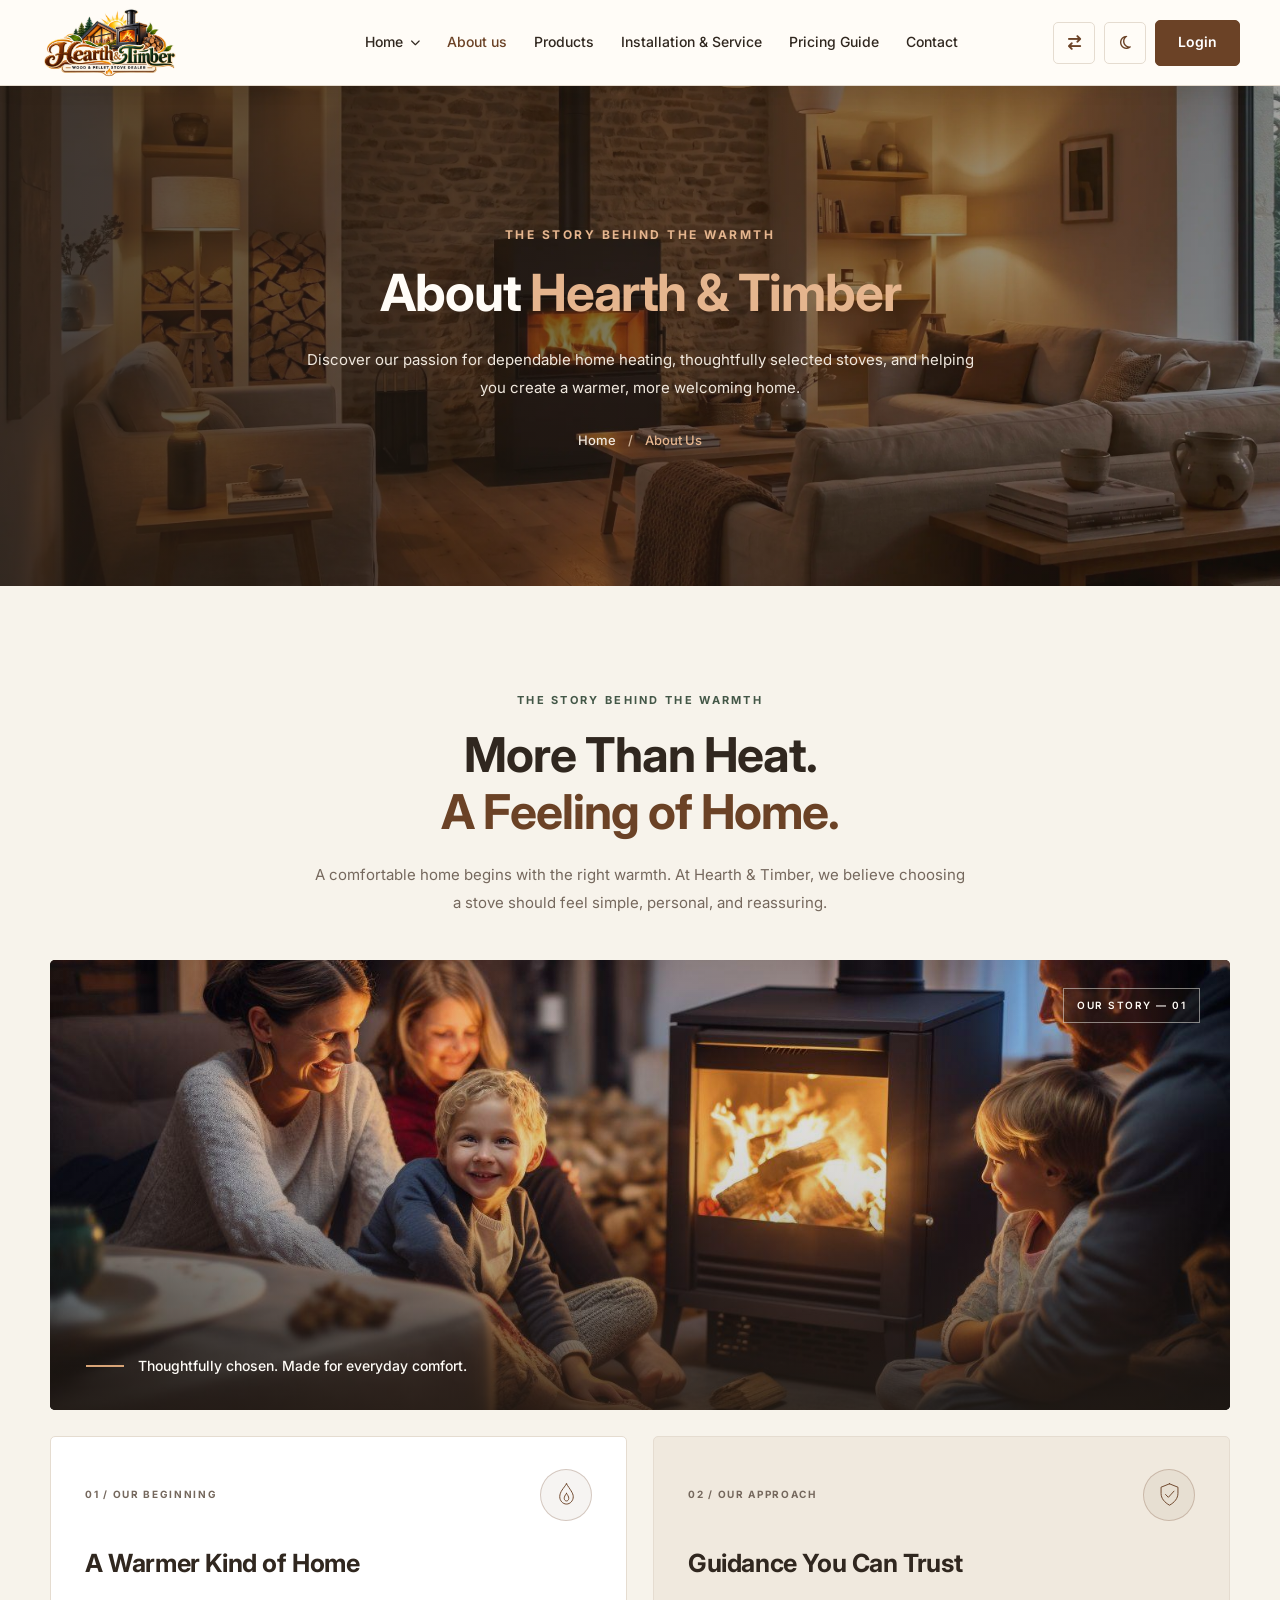
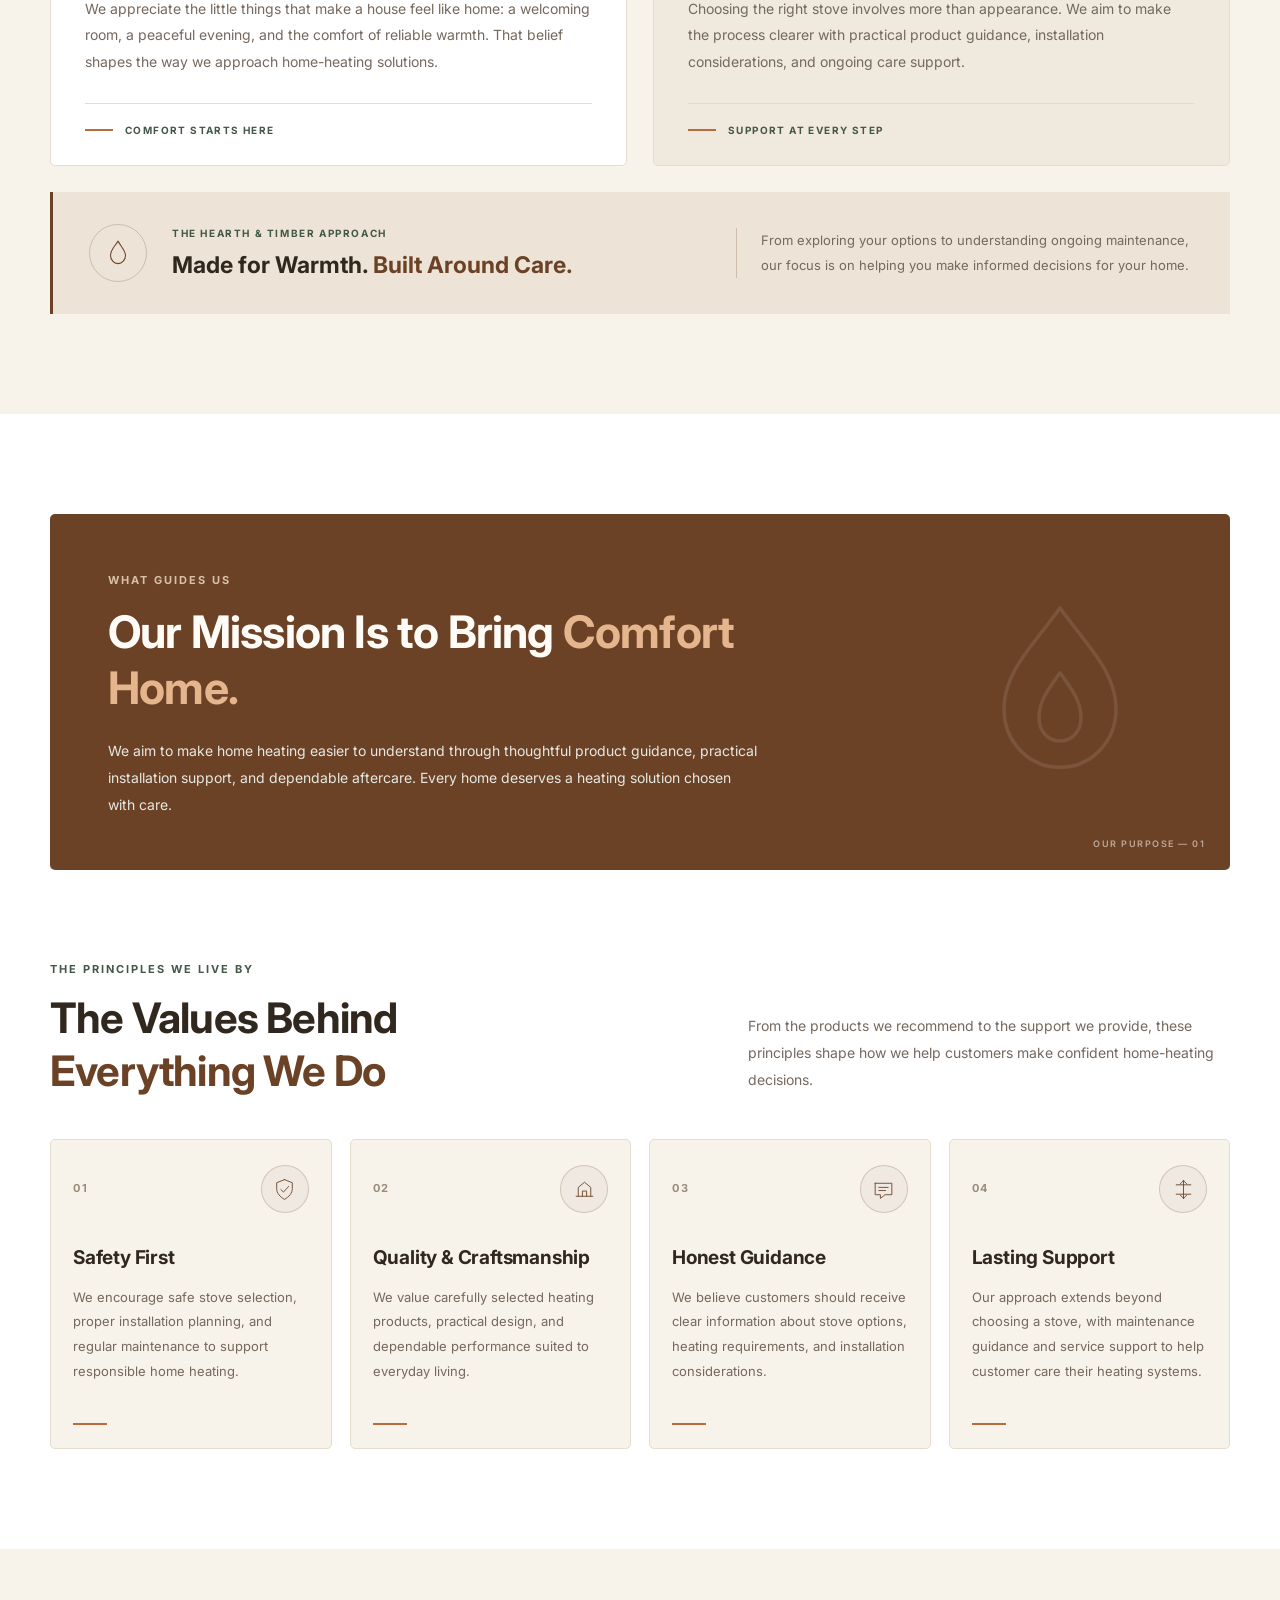
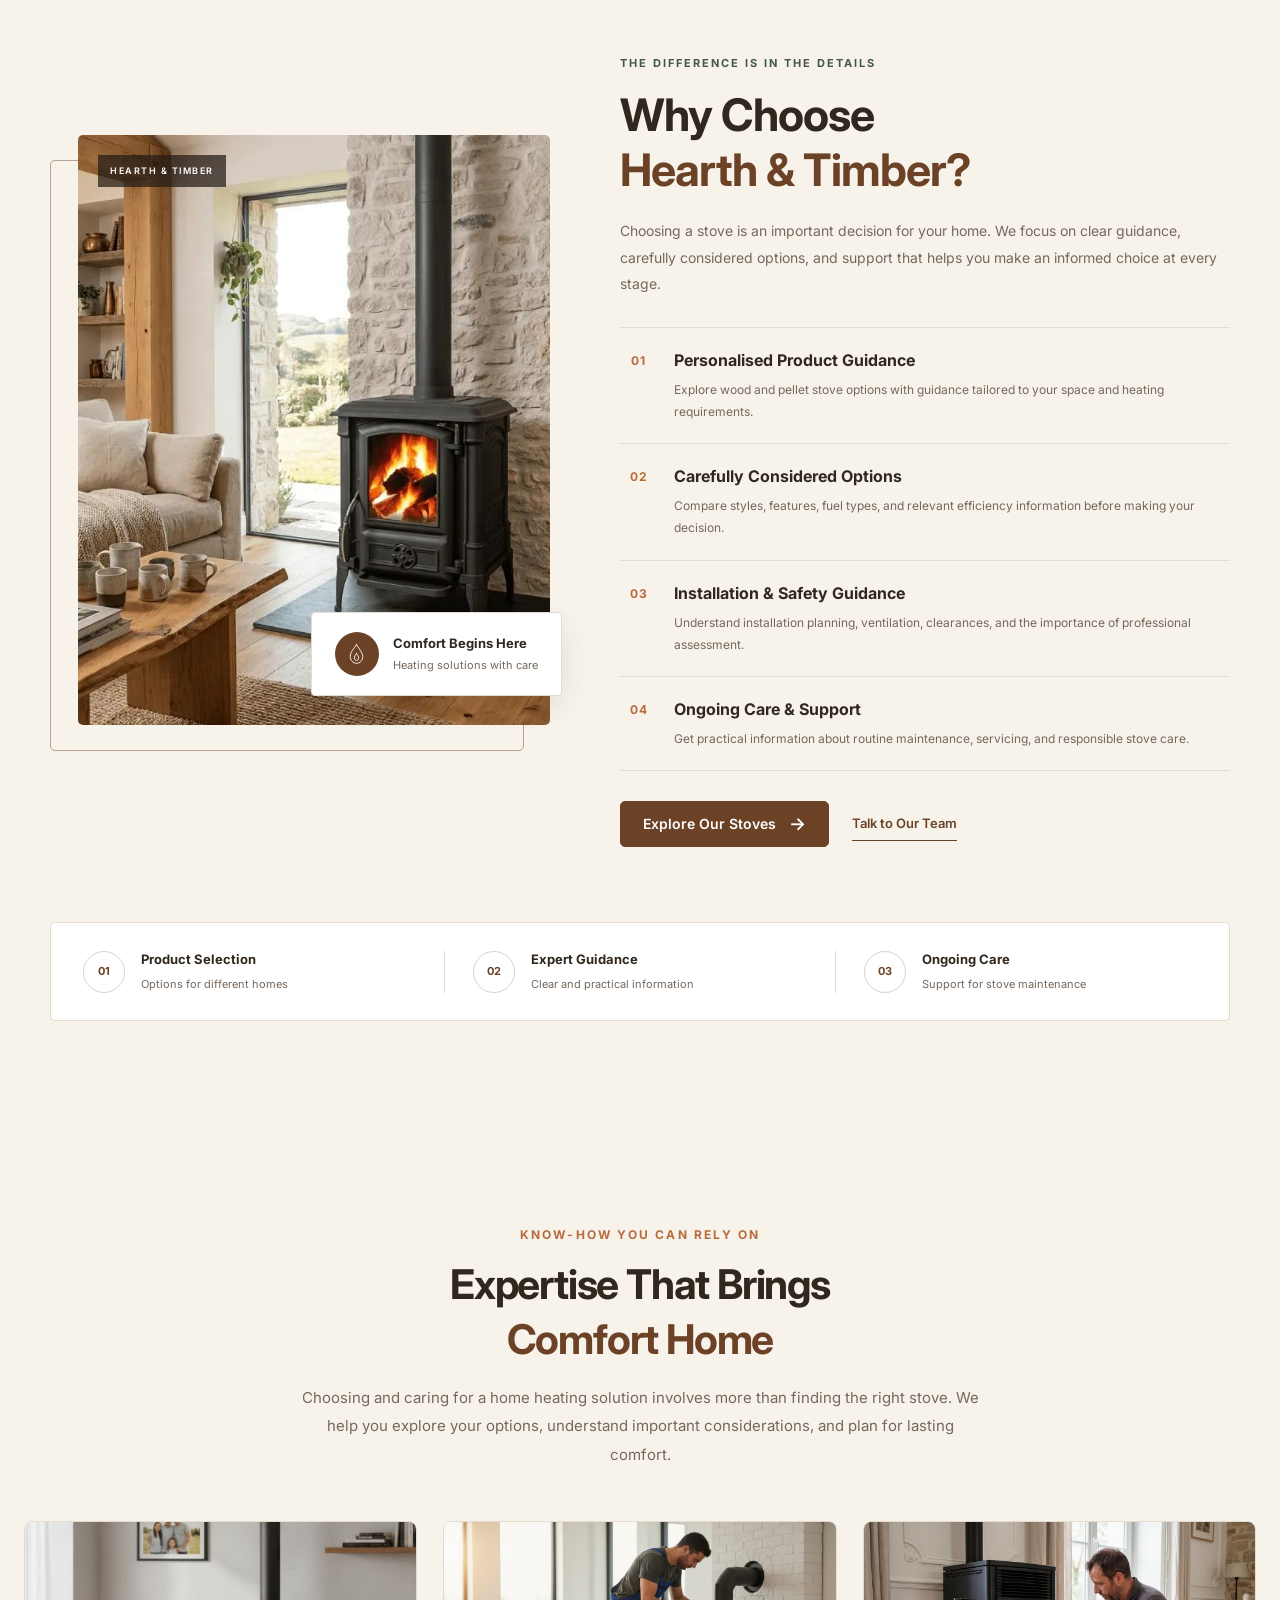
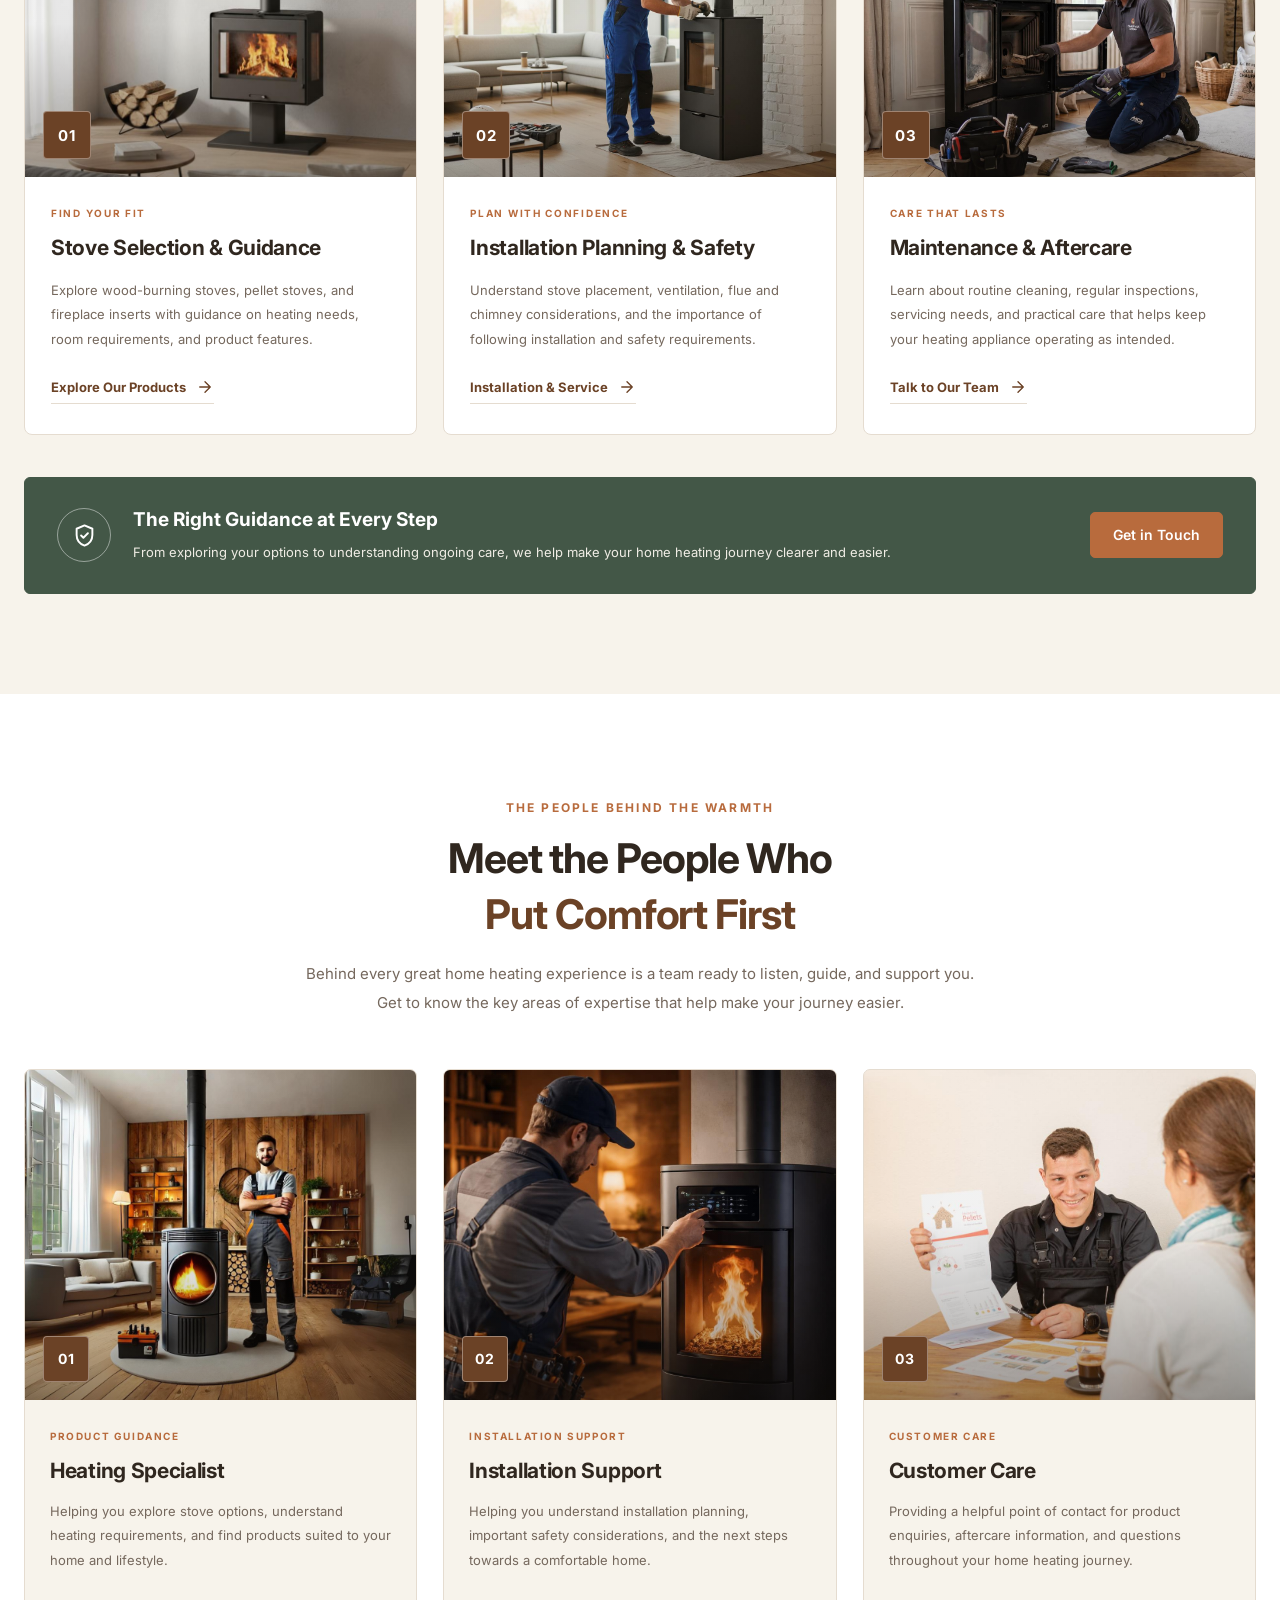
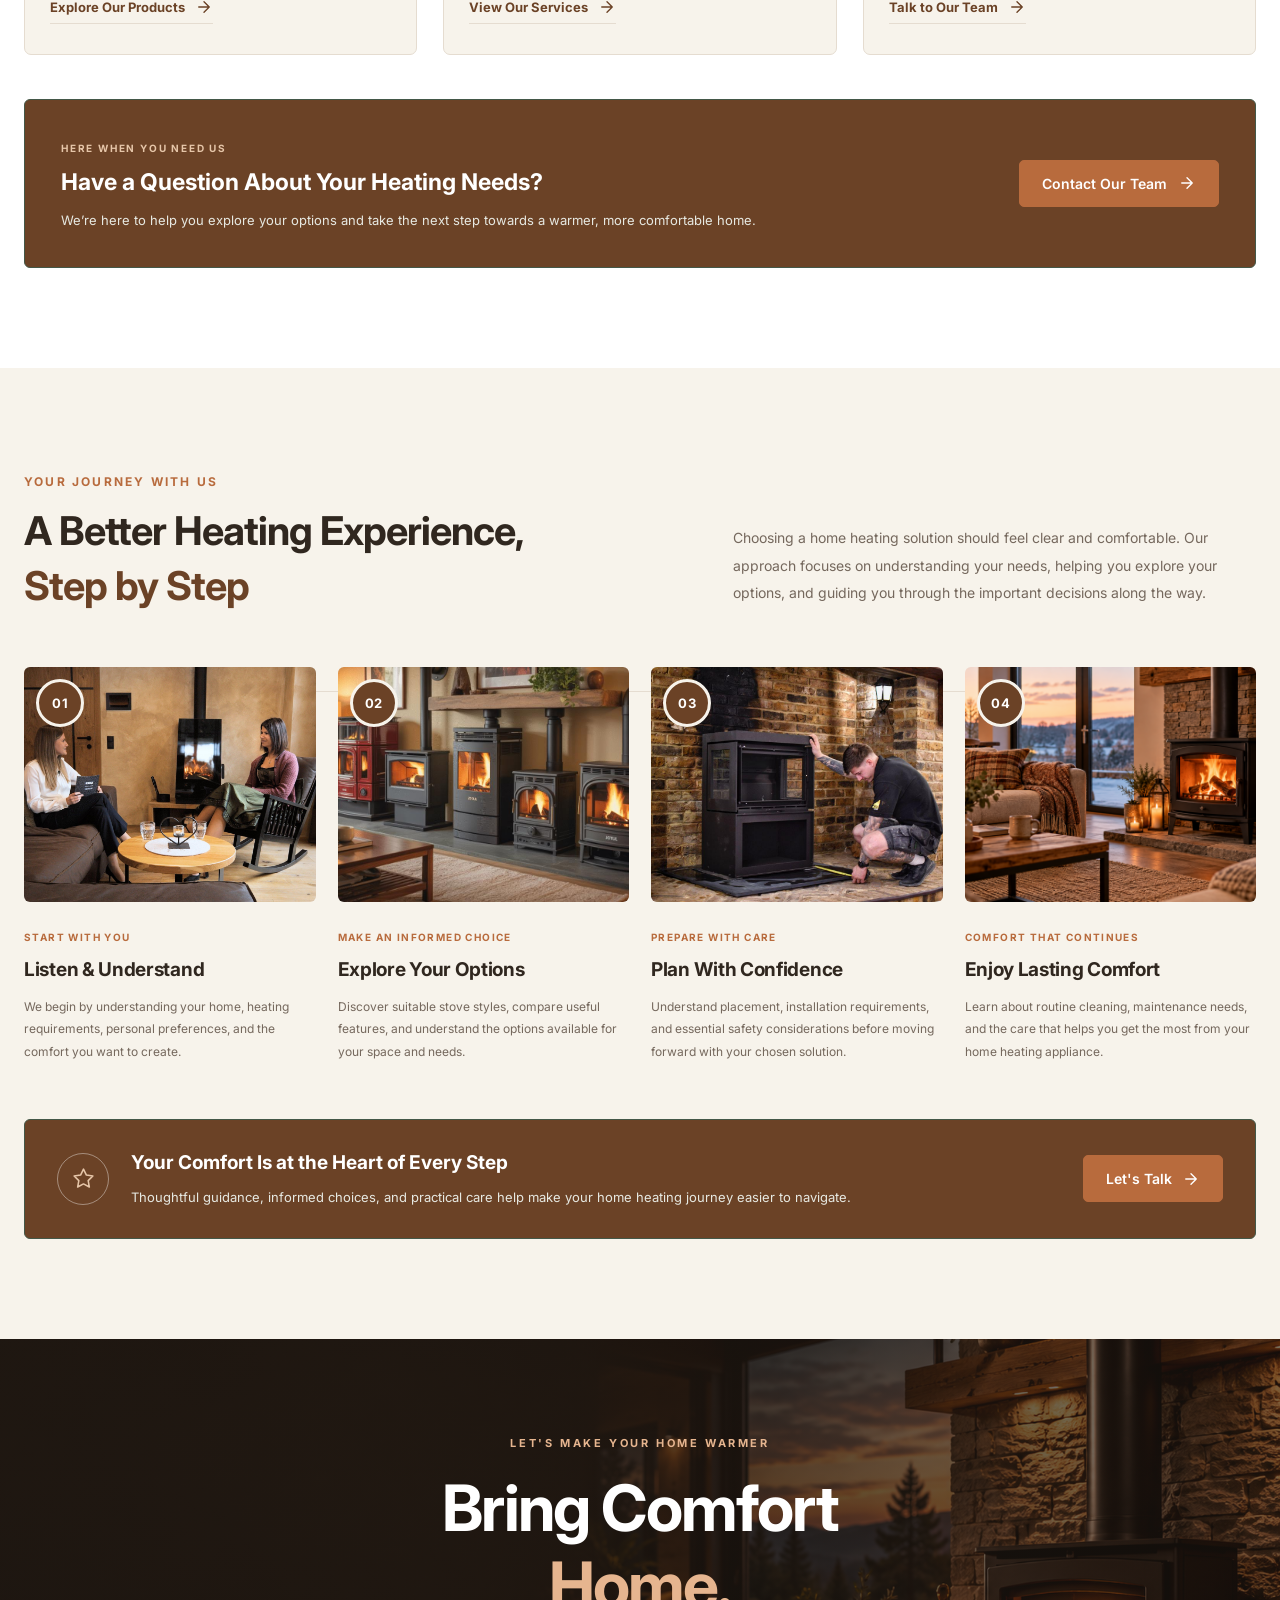
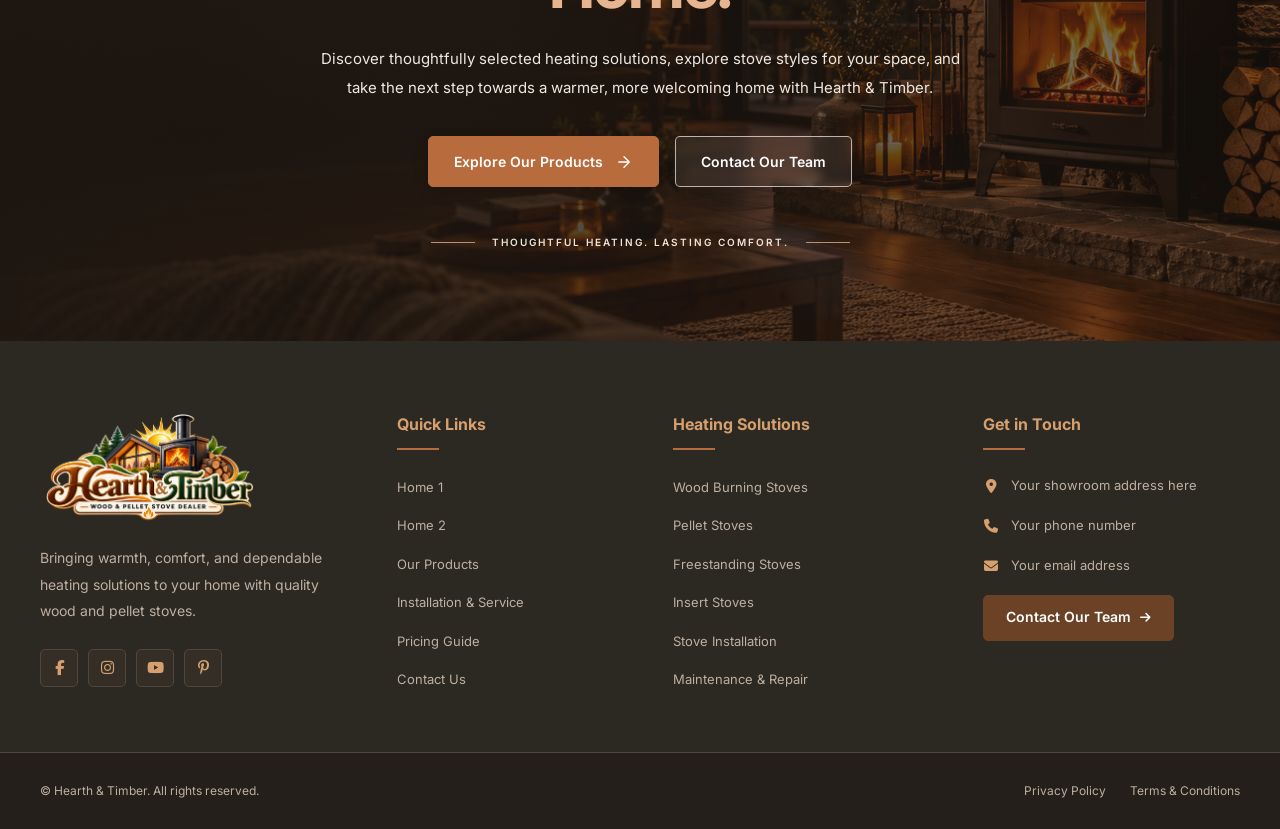
==== commit 9b6f87ff: "Add files via upload" ====
--- a/about.html
+++ b/about.html
@@ -5,6 +5,10 @@
     <meta name="viewport" content="width=device-width, initial-scale=1.0">
 
     <title>Hearth & Timber | Wood & Pellet Stove Dealer</title>
+     <!-- Favicon -->
+
+  <link rel="icon" type="image/png" href="images/logo.png">
+
 
     <!-- Font Awesome Icons -->
     <link
@@ -80,14 +84,14 @@
             <div class="ht-mobile-actions">
 
                 <button
-                    type="button"
-                    class="ht-header-icon-btn ht-rtl-toggle"
-                    id="htRtlToggle"
-                    aria-label="Toggle right-to-left layout"
-                    title="Toggle RTL"
-                    aria-pressed="false">
-                    <i class="fa-solid fa-arrows-left-right"></i>
-                </button>
+    type="button"
+    class="ht-header-icon-btn ht-rtl-toggle"
+    id="htRtlToggleDesktop"
+    aria-label="Toggle right-to-left layout"
+    title="Toggle RTL"
+    aria-pressed="false">
+    <i class="fa-solid fa-arrow-right-arrow-left"></i>
+</button>
 
                 <button
                     type="button"
@@ -110,14 +114,14 @@
         <div class="ht-header-actions">
 
             <button
-                type="button"
-                class="ht-header-icon-btn ht-rtl-toggle"
-                id="htRtlToggleDesktop"
-                aria-label="Toggle right-to-left layout"
-                title="Toggle RTL"
-                aria-pressed="false">
-                <i class="fa-solid fa-arrows-left-right"></i>
-            </button>
+    type="button"
+    class="ht-header-icon-btn ht-rtl-toggle"
+    id="htRtlToggleDesktop"
+    aria-label="Toggle right-to-left layout"
+    title="Toggle RTL"
+    aria-pressed="false">
+    <i class="fa-solid fa-arrow-right-arrow-left"></i>
+</button>
 
             <button
                 type="button"
@@ -1928,9 +1932,22 @@
 
 </footer>
 
+<!-- SCROLL TO TOP BUTTON -->
+<button
+    type="button"
+    class="ht-scroll-top"
+    id="htScrollTop"
+    aria-label="Scroll to top"
+    title="Back to top">
+
+    <i class="fa-solid fa-arrow-up" aria-hidden="true"></i>
+
+</button>
+
 
     <!-- Header JavaScript will be added in Part 3 -->
     <script src="js/script.js"></script>
+    <script src="js/theme.js"></script>
 
 </body>
 </html>
--- a/css/style.css
+++ b/css/style.css
@@ -23028,3 +23028,221 @@
         color: #D9A06B !important;
     }
 }
+
+
+
+
+
+
+
+/* =========================================
+   SCROLL TO TOP BUTTON
+========================================= */
+
+.ht-scroll-top {
+    position: fixed;
+    right: 25px;
+    bottom: 25px;
+    z-index: 9999;
+
+    width: 48px;
+    height: 48px;
+
+    display: flex;
+    align-items: center;
+    justify-content: center;
+
+    background: var(--ht-primary, #6B4226);
+    color: #FFFFFF;
+
+    border: 1px solid transparent;
+    border-radius: 5px;
+
+    font-size: 17px;
+    cursor: pointer;
+
+    opacity: 0;
+    visibility: hidden;
+    pointer-events: none;
+
+    transform: translateY(12px);
+
+    transition:
+        opacity 0.3s ease,
+        visibility 0.3s ease,
+        transform 0.3s ease,
+        background 0.3s ease;
+}
+
+.ht-scroll-top.ht-scroll-visible {
+    opacity: 1;
+    visibility: visible;
+    pointer-events: auto;
+    transform: translateY(0);
+}
+
+.ht-scroll-top:hover {
+    background: var(--ht-secondary, #435747);
+    color: #FFFFFF;
+}
+
+/* Keyboard focus */
+.ht-scroll-top:focus-visible {
+    outline: 2px solid var(--ht-accent, #B86B3D);
+    outline-offset: 3px;
+}
+
+/* DARK MODE */
+html.dark-mode .ht-scroll-top {
+    background: #D9A06B;
+    color: #211C18;
+    border-color: #D9A06B;
+}
+
+html.dark-mode .ht-scroll-top:hover {
+    background: #435747;
+    color: #FFFFFF;
+    border-color: #435747;
+}
+
+/* RTL */
+html[dir="rtl"] .ht-scroll-top {
+    right: auto;
+    left: 25px;
+}
+
+/* TABLET */
+@media (max-width: 1199px) {
+    .ht-scroll-top {
+        width: 44px;
+        height: 44px;
+        right: 20px;
+        bottom: 20px;
+    }
+
+    html[dir="rtl"] .ht-scroll-top {
+        right: auto;
+        left: 20px;
+    }
+}
+
+/* MOBILE */
+@media (max-width: 767px) {
+    .ht-scroll-top {
+        width: 42px;
+        height: 42px;
+        right: 15px;
+        bottom: 15px;
+        font-size: 15px;
+    }
+
+    html[dir="rtl"] .ht-scroll-top {
+        right: auto;
+        left: 15px;
+    }
+}
+
+
+
+
+
+
+.ht-rtl-toggle i {
+    font-family: "Font Awesome 6 Free";
+    font-weight: 900;
+    font-style: normal;
+}
+/* =========================================
+   SECONDARY BUTTON — DARK MODE
+   No Green Hover
+========================================= */
+
+html.dark-mode .btn-secondary,
+html.dark-mode .btn-secondary:focus,
+html.dark-mode .btn-secondary:active {
+    background: transparent !important;
+    color: #f5f5f0 !important;
+    border: 1px solid #f5f5f0 !important;
+    box-shadow: none !important;
+}
+
+html.dark-mode .btn-secondary:hover {
+    background: transparent !important;
+    color: #f5f5f0 !important;
+    border-color: #f5f5f0 !important;
+    box-shadow: none !important;
+    transform: none !important;
+}
+/* =========================================
+   HOME 1 CTA SECONDARY BUTTON
+   LIGHT + DARK MODE — NO GREEN HOVER
+========================================= */
+
+.ht-home1-cta-secondary,
+.ht-home1-cta-secondary:hover,
+.ht-home1-cta-secondary:focus,
+.ht-home1-cta-secondary:active {
+    background: transparent !important;
+    color: var(--primary-color) !important;
+    border-color: var(--primary-color) !important;
+    box-shadow: none !important;
+    transform: none !important;
+}
+
+/* DARK MODE */
+html.dark-mode .ht-home1-cta-secondary,
+html.dark-mode .ht-home1-cta-secondary:hover,
+html.dark-mode .ht-home1-cta-secondary:focus,
+html.dark-mode .ht-home1-cta-secondary:active {
+    background: transparent !important;
+    color: #f5f5f0 !important;
+    border-color: #f5f5f0 !important;
+    box-shadow: none !important;
+    transform: none !important;
+}
+/* ABOUT PAGE — TALK TO OUR TEAM LINK */
+
+
+.ht-about-choose-text-link:hover,
+.ht-about-choose-text-link:focus,
+.ht-about-choose-text-link:active {
+    color: var(--primary-color) !important;
+    text-decoration-color: currentColor !important;
+    background: transparent !important;
+    box-shadow: none !important;
+}
+
+/* DARK MODE */
+
+html.dark-mode .ht-about-choose-text-link:hover,
+html.dark-mode .ht-about-choose-text-link:focus,
+html.dark-mode .ht-about-choose-text-link:active {
+    color: #f5f5f0 !important;
+    text-decoration-color: #f5f5f0 !important;
+    background: transparent !important;
+    box-shadow: none !important;
+}
+/* =========================================
+   MAINTENANCE PRICING LINK — DARK MODE
+   Text color without hover
+========================================= */
+
+html.dark-mode .ht-maintenance-pricing-link {
+    color: #ffffff !important;
+}
+
+/* Keep text white on hover, focus and click */
+html.dark-mode .ht-maintenance-pricing-link:hover,
+html.dark-mode .ht-maintenance-pricing-link:focus,
+html.dark-mode .ht-maintenance-pricing-link:active {
+    color: #ffffff !important;
+}
+/* ADDITIONAL COST LINK — DARK MODE */
+
+html.dark-mode .ht-additional-cost-link,
+html.dark-mode .ht-additional-cost-link:visited,
+html.dark-mode .ht-additional-cost-link:hover,
+html.dark-mode .ht-additional-cost-link:focus,
+html.dark-mode .ht-additional-cost-link:active {
+    color: #ffffff !important;
+}
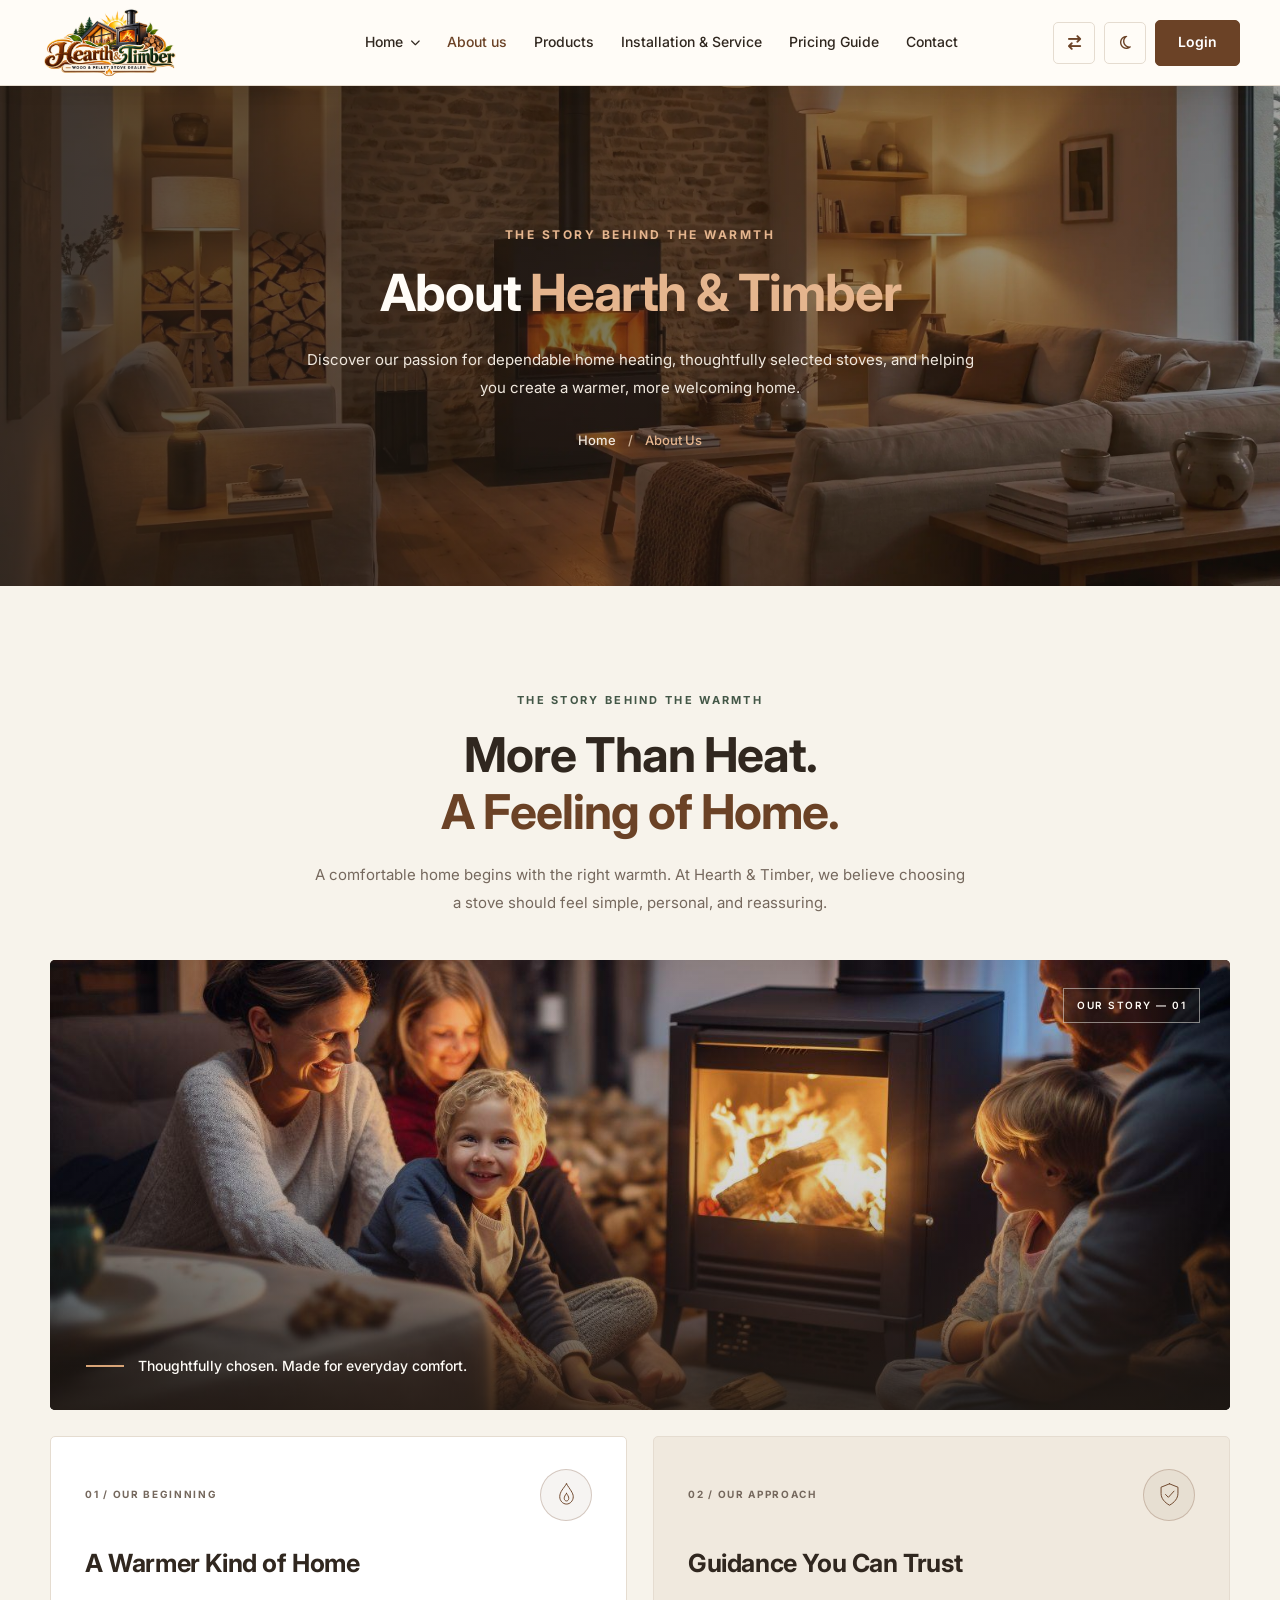
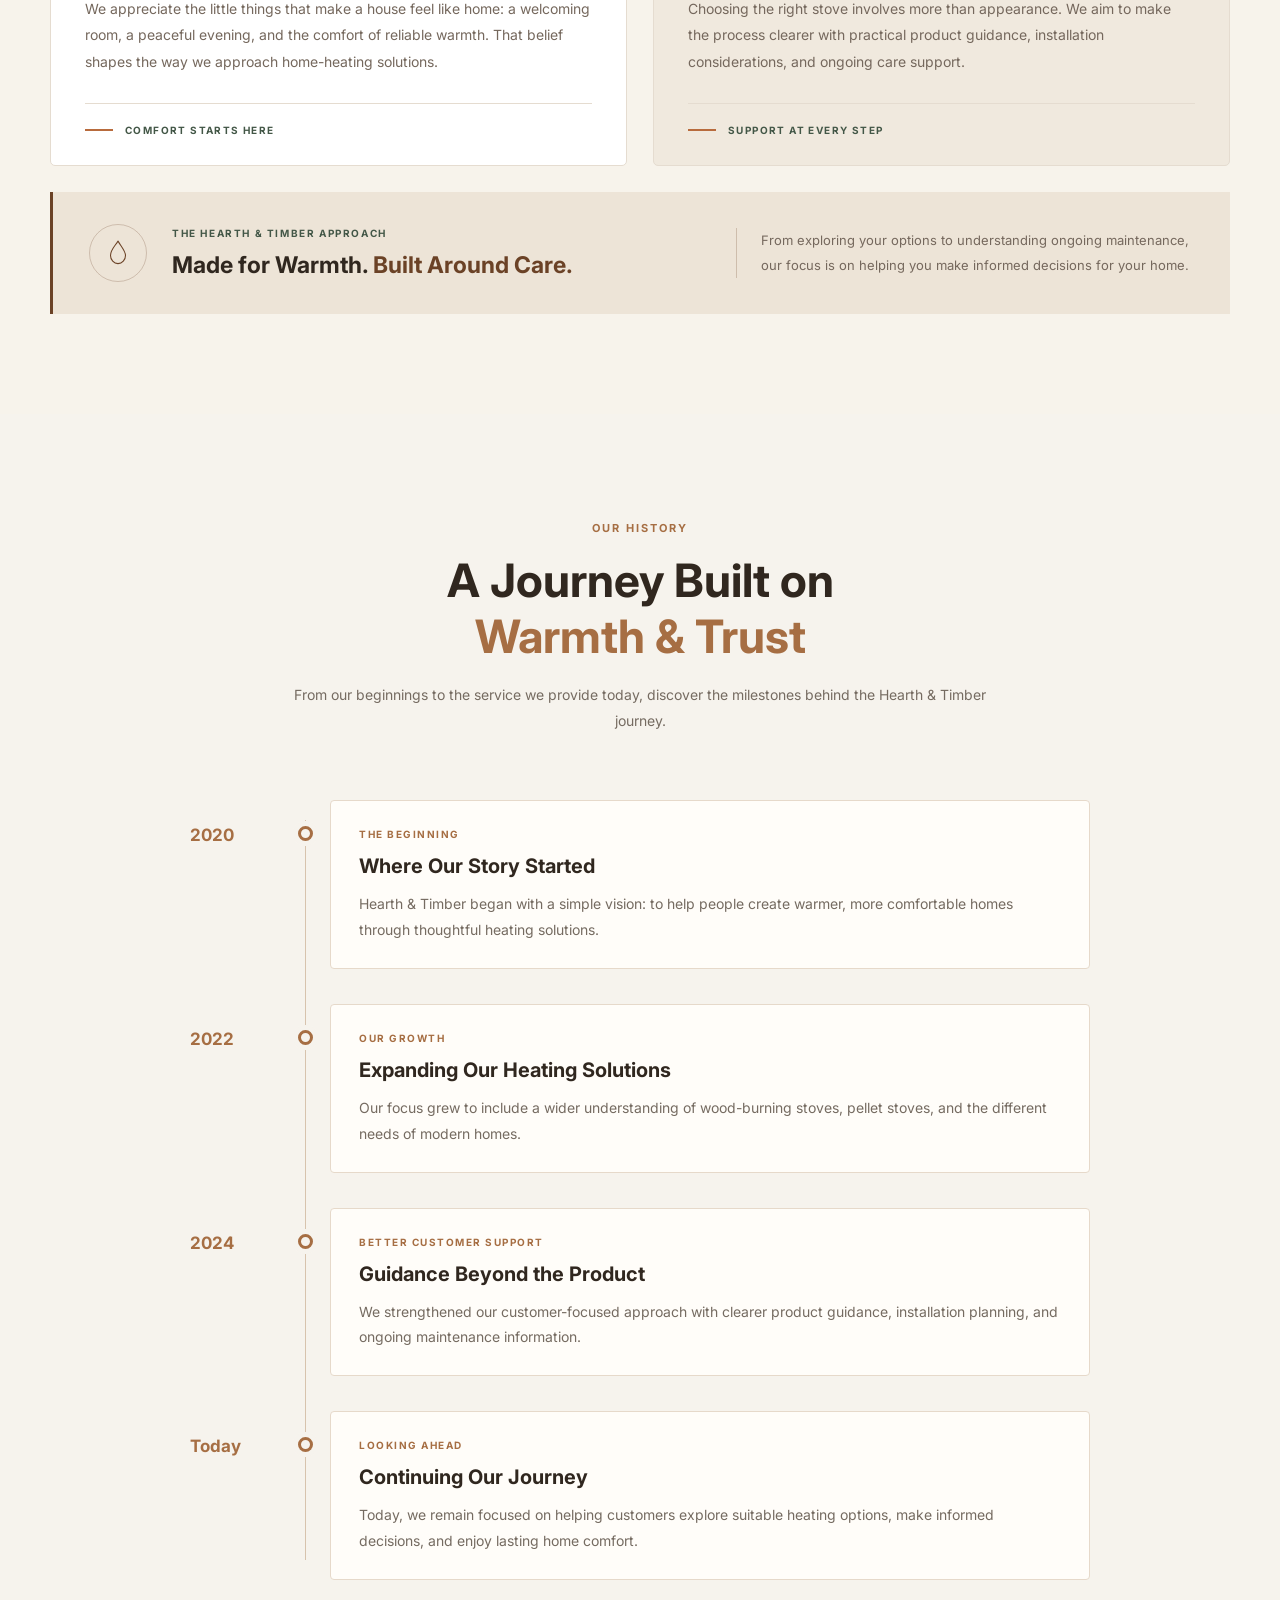
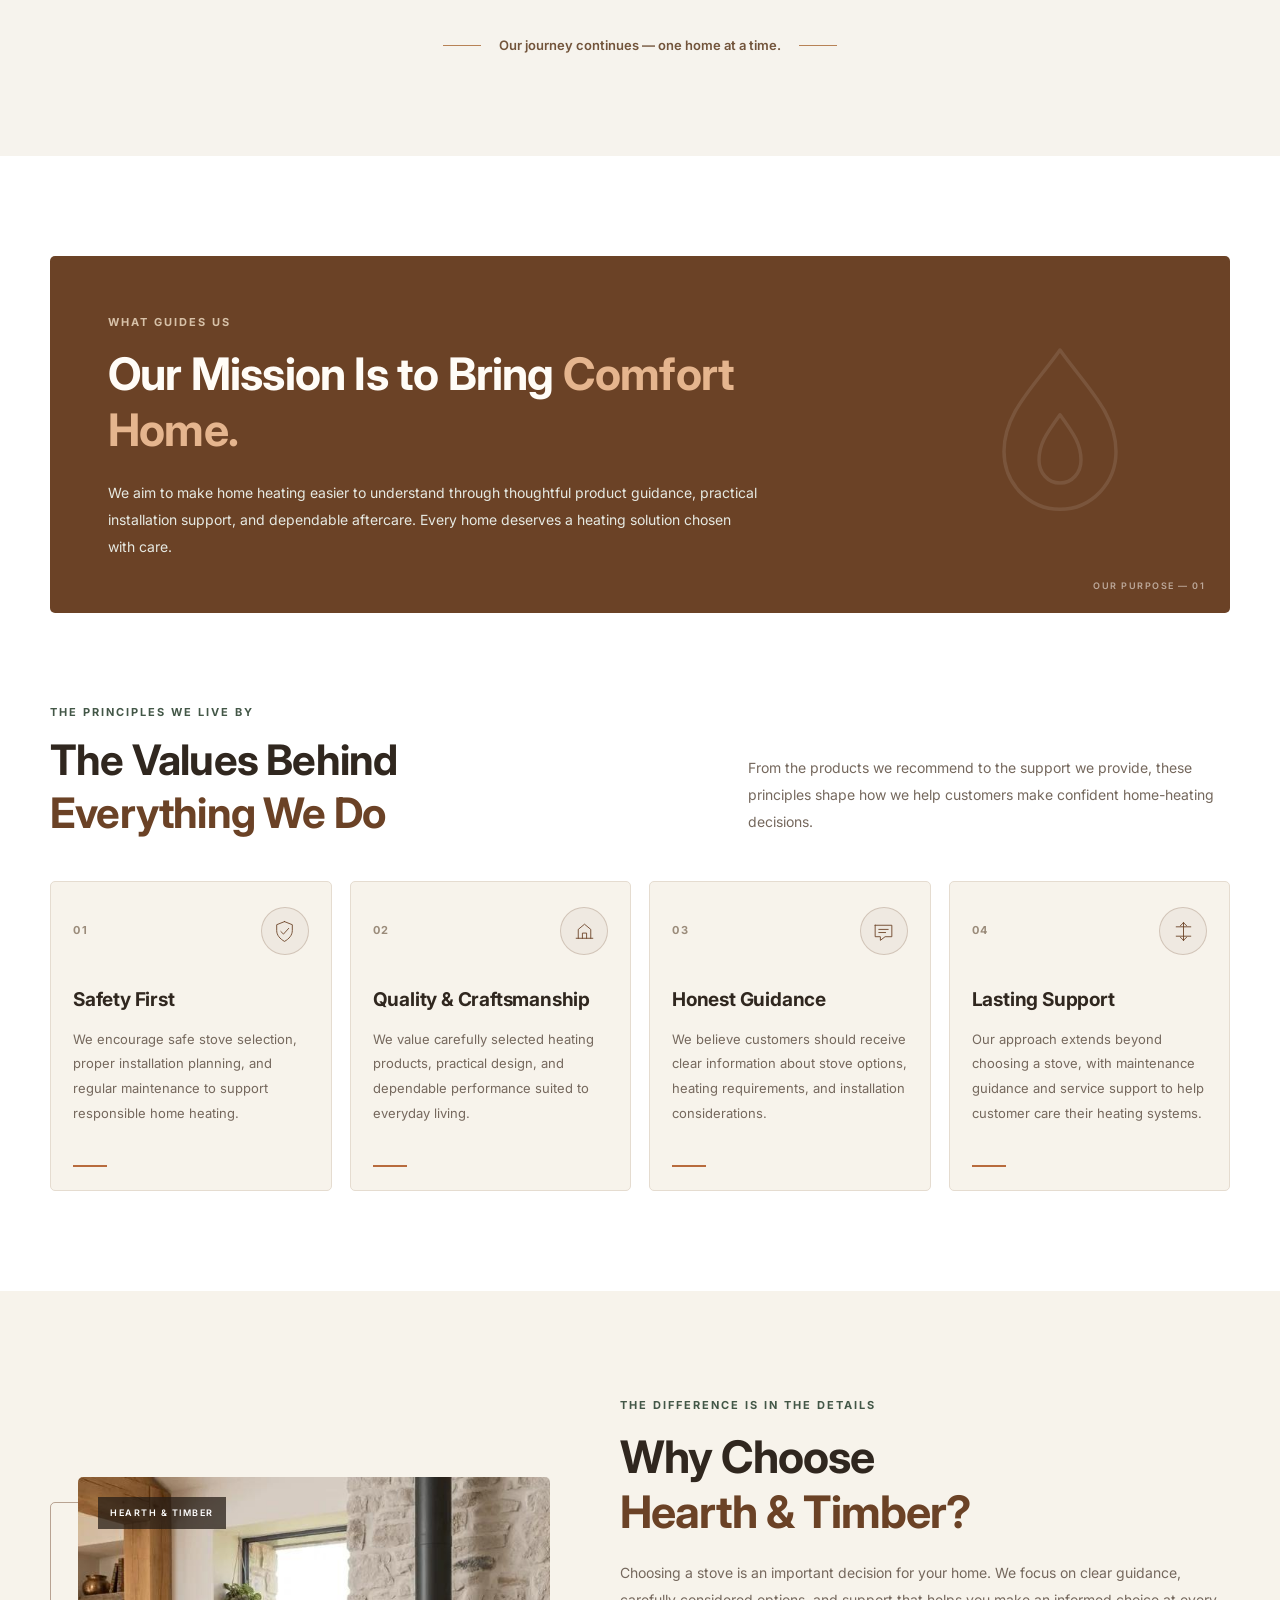
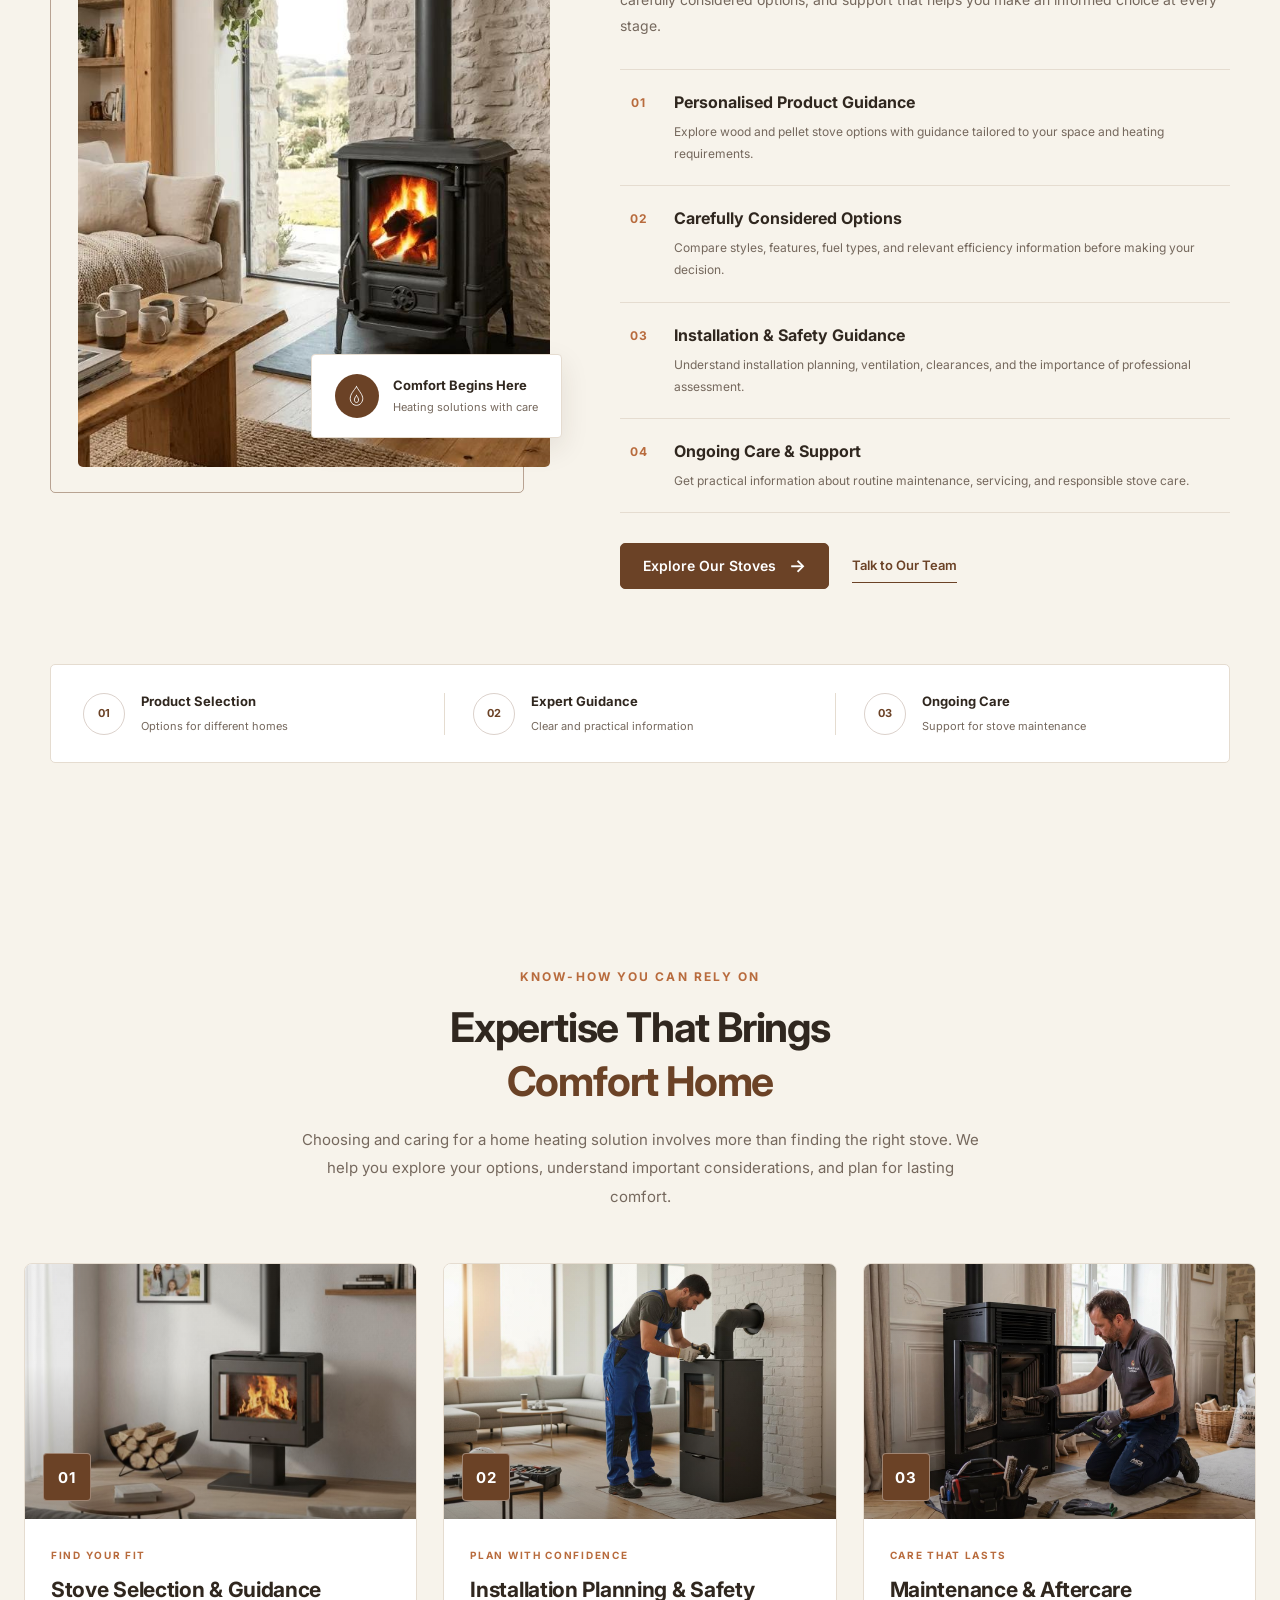
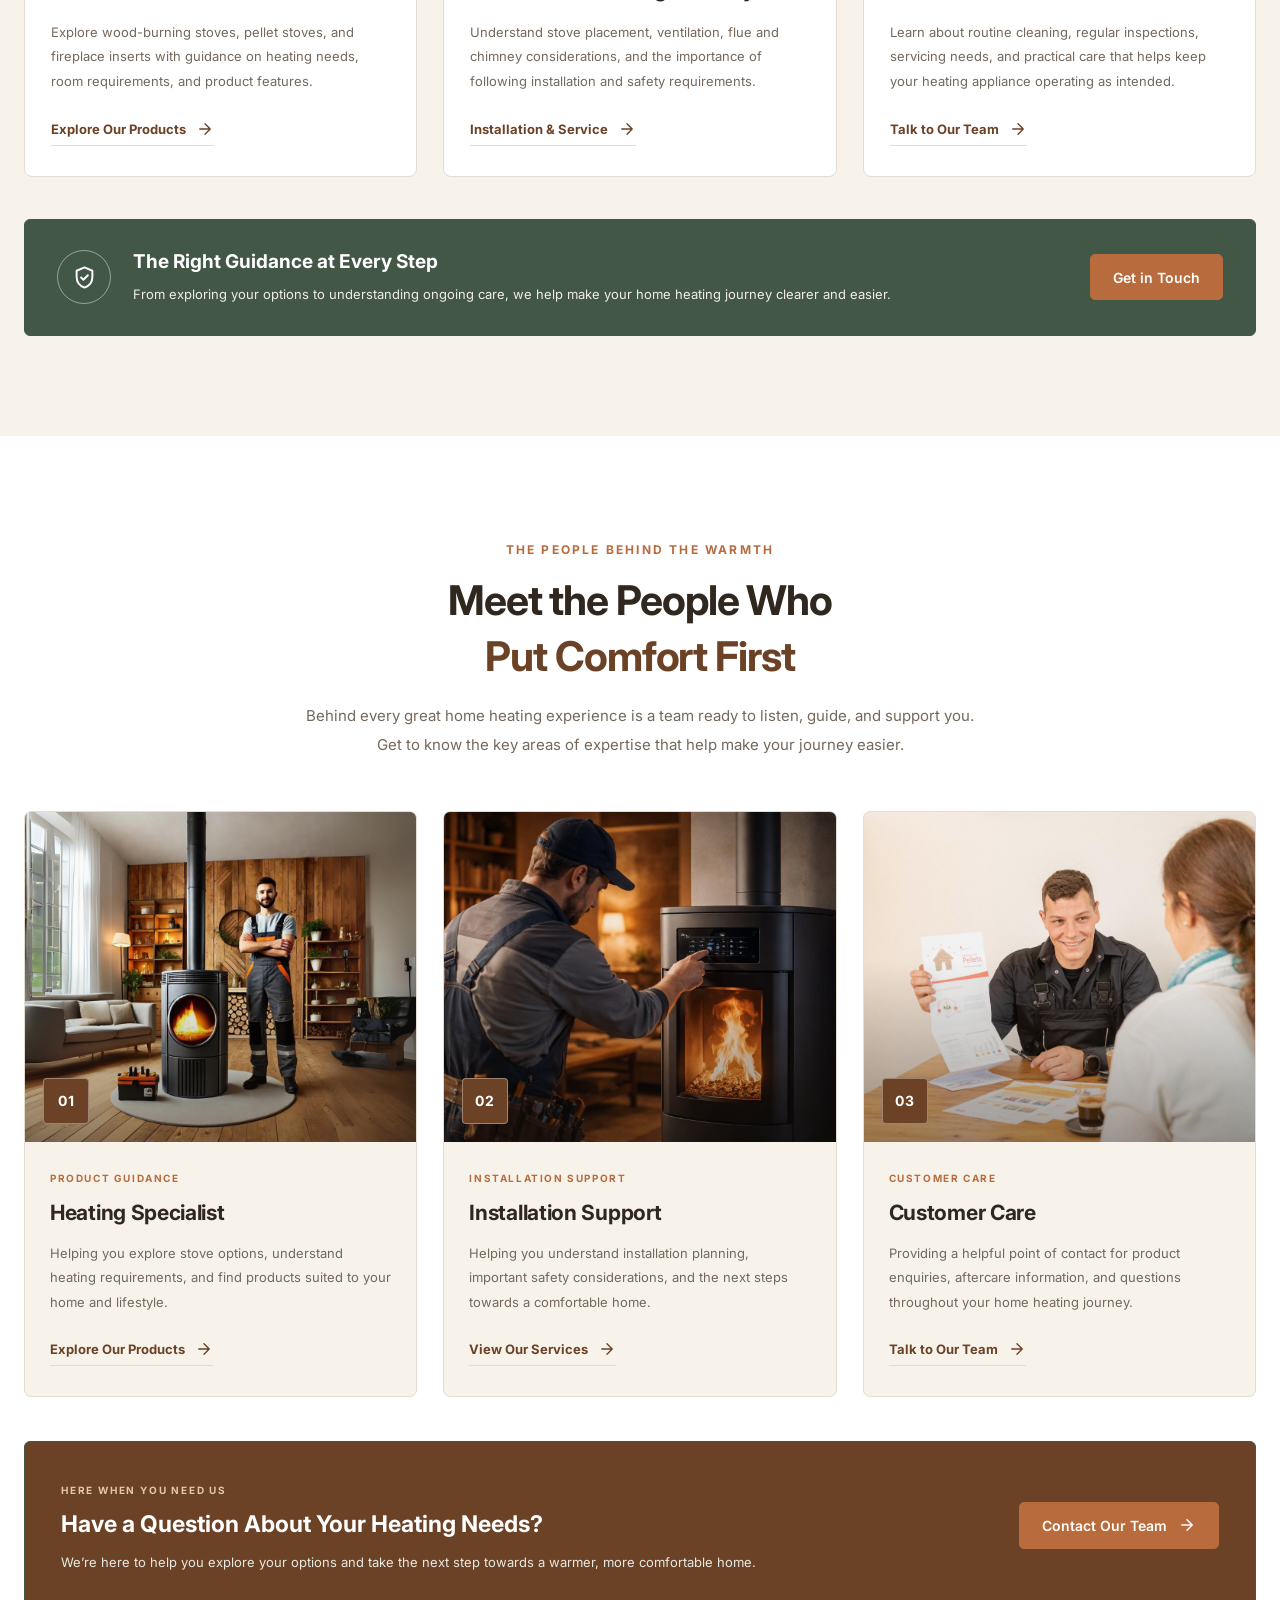
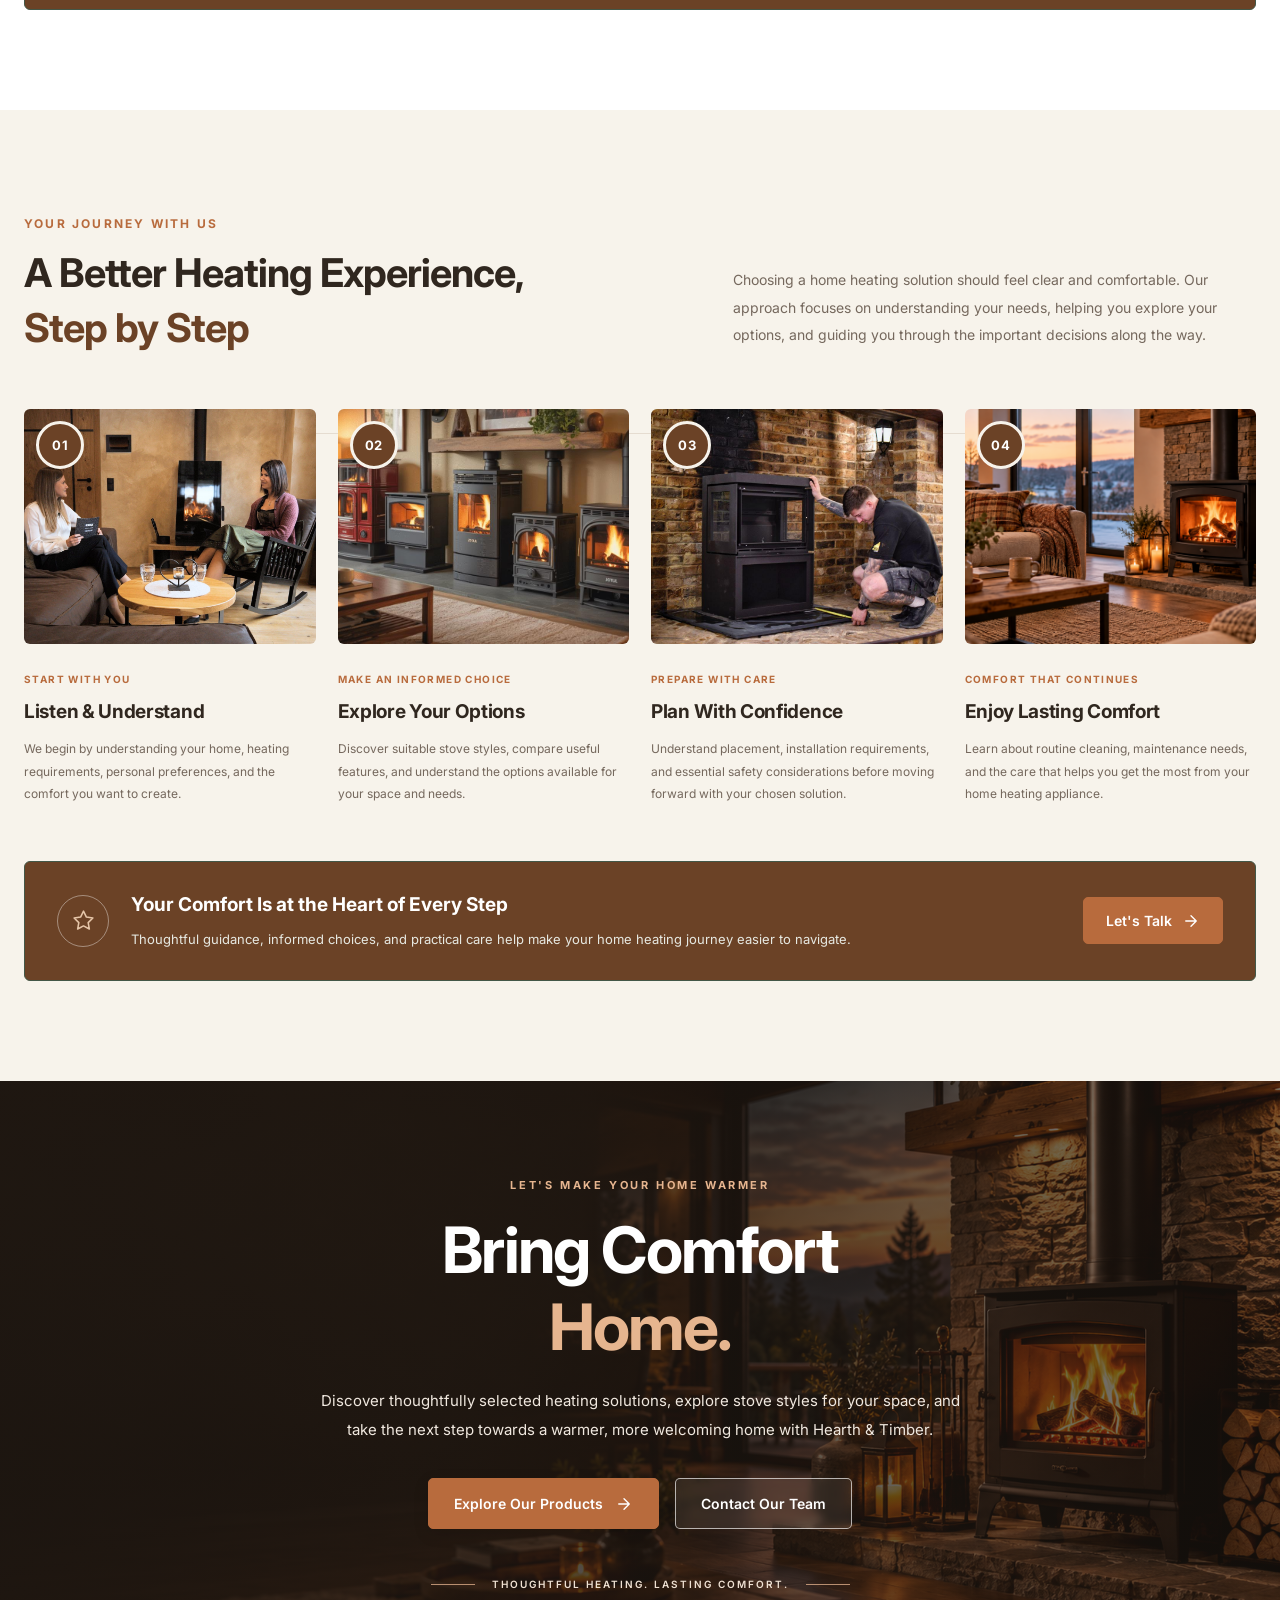
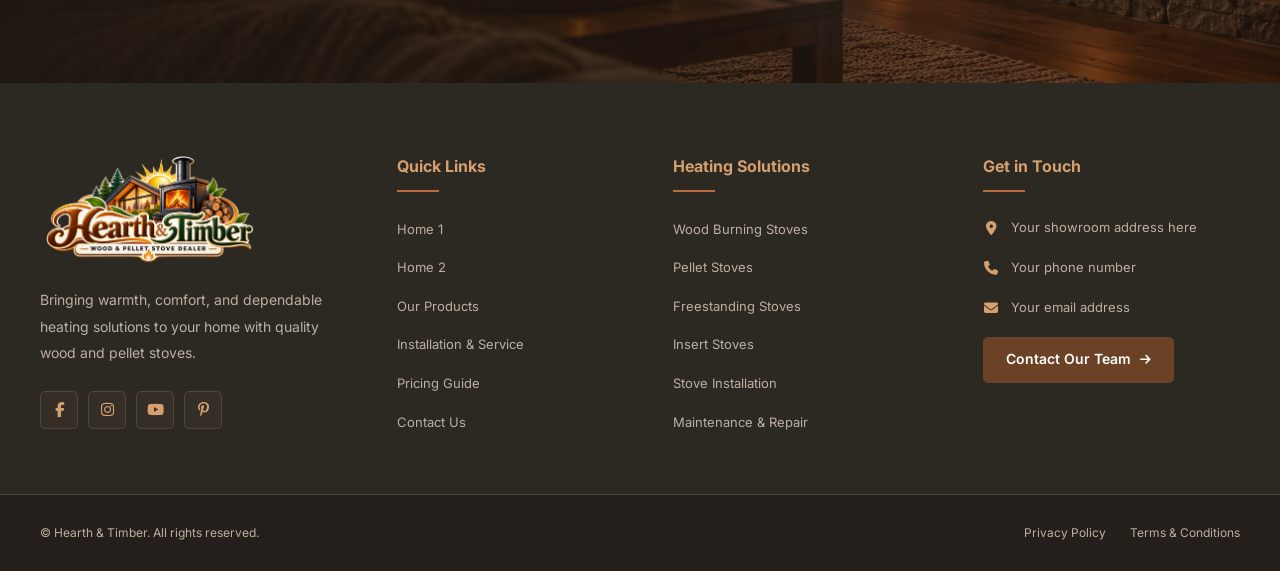
==== commit 478d776a: "Add files via upload" ====
--- a/about.html
+++ b/about.html
@@ -420,6 +420,111 @@
     </div>
 
 </section>
+
+<!-- =========================================
+     ABOUT PAGE — OUR HISTORY TIMELINE
+========================================= -->
+
+<section class="ht-about-history" id="htAboutHistory">
+    <div class="ht-about-history-container">
+
+        <div class="ht-about-history-header">
+            <span class="ht-about-history-eyebrow">
+                OUR HISTORY
+            </span>
+
+            <h2 class="ht-about-history-title">
+                A Journey Built on
+                <span>Warmth &amp; Trust</span>
+            </h2>
+
+            <p class="ht-about-history-intro">
+                From our beginnings to the service we provide today,
+                discover the milestones behind the Hearth &amp; Timber journey.
+            </p>
+        </div>
+
+        <div class="ht-about-history-timeline">
+
+            <!-- MILESTONE 01 -->
+            <article class="ht-about-history-item">
+                <div class="ht-about-history-year">2020</div>
+
+                <div class="ht-about-history-dot"></div>
+
+                <div class="ht-about-history-card">
+                    <span class="ht-about-history-label">THE BEGINNING</span>
+                    <h3>Where Our Story Started</h3>
+                    <p>
+                        Hearth &amp; Timber began with a simple vision:
+                        to help people create warmer, more comfortable
+                        homes through thoughtful heating solutions.
+                    </p>
+                </div>
+            </article>
+
+            <!-- MILESTONE 02 -->
+            <article class="ht-about-history-item">
+                <div class="ht-about-history-year">2022</div>
+
+                <div class="ht-about-history-dot"></div>
+
+                <div class="ht-about-history-card">
+                    <span class="ht-about-history-label">OUR GROWTH</span>
+                    <h3>Expanding Our Heating Solutions</h3>
+                    <p>
+                        Our focus grew to include a wider understanding
+                        of wood-burning stoves, pellet stoves, and the
+                        different needs of modern homes.
+                    </p>
+                </div>
+            </article>
+
+            <!-- MILESTONE 03 -->
+            <article class="ht-about-history-item">
+                <div class="ht-about-history-year">2024</div>
+
+                <div class="ht-about-history-dot"></div>
+
+                <div class="ht-about-history-card">
+                    <span class="ht-about-history-label">BETTER CUSTOMER SUPPORT</span>
+                    <h3>Guidance Beyond the Product</h3>
+                    <p>
+                        We strengthened our customer-focused approach
+                        with clearer product guidance, installation
+                        planning, and ongoing maintenance information.
+                    </p>
+                </div>
+            </article>
+
+            <!-- MILESTONE 04 -->
+            <article class="ht-about-history-item">
+                <div class="ht-about-history-year">Today</div>
+
+                <div class="ht-about-history-dot"></div>
+
+                <div class="ht-about-history-card">
+                    <span class="ht-about-history-label">LOOKING AHEAD</span>
+                    <h3>Continuing Our Journey</h3>
+                    <p>
+                        Today, we remain focused on helping customers
+                        explore suitable heating options, make informed
+                        decisions, and enjoy lasting home comfort.
+                    </p>
+                </div>
+            </article>
+
+        </div>
+
+        <div class="ht-about-history-footer">
+            <span class="ht-about-history-footer-line"></span>
+            <p>Our journey continues — one home at a time.</p>
+            <span class="ht-about-history-footer-line"></span>
+        </div>
+
+    </div>
+</section>
+
 <!-- =========================================
      ABOUT PAGE — MISSION & VALUES
 ========================================= -->
--- a/css/style.css
+++ b/css/style.css
@@ -23245,4 +23245,219 @@
 html.dark-mode .ht-additional-cost-link:focus,
 html.dark-mode .ht-additional-cost-link:active {
     color: #ffffff !important;
-}+}
+
+
+
+
+
+
+
+
+
+
+/* =========================================
+   ABOUT — YEAR-BASED HISTORY TIMELINE
+========================================= */
+
+.ht-about-history {
+    padding: 100px 24px;
+    background: #f6f3ed;
+    color: #30271f;
+}
+
+.ht-about-history-container {
+    max-width: 1100px;
+    width: 100%;
+    margin: 0 auto;
+}
+
+.ht-about-history-header {
+    max-width: 700px;
+    margin: 0 auto 65px;
+    text-align: center;
+}
+
+.ht-about-history-eyebrow {
+    display: inline-block;
+    margin-bottom: 16px;
+    color: #a66e43;
+    font-size: 11px;
+    font-weight: 700;
+    letter-spacing: 2px;
+}
+
+.ht-about-history-title {
+    margin: 0 0 18px;
+    color: #30271f;
+    font-size: clamp(32px, 4vw, 46px);
+    line-height: 1.2;
+}
+
+.ht-about-history-title span {
+    display: block;
+    color: #a66e43;
+}
+
+.ht-about-history-intro {
+    margin: 0;
+    color: #756b61;
+    font-size: 14px;
+    line-height: 1.9;
+}
+
+/* TIMELINE */
+
+.ht-about-history-timeline {
+    position: relative;
+    max-width: 900px;
+    margin: 0 auto;
+}
+
+.ht-about-history-timeline::before {
+    position: absolute;
+    top: 20px;
+    bottom: 20px;
+    left: 115px;
+    width: 1px;
+    background: #d7c3ad;
+    content: "";
+}
+
+.ht-about-history-item {
+    position: relative;
+    display: grid;
+    grid-template-columns: 90px 50px minmax(0, 1fr);
+    align-items: start;
+    gap: 0;
+    margin-bottom: 35px;
+}
+
+.ht-about-history-item:last-child {
+    margin-bottom: 0;
+}
+
+.ht-about-history-year {
+    padding-top: 22px;
+    color: #a66e43;
+    font-size: 17px;
+    font-weight: 700;
+    text-align: left;
+}
+
+.ht-about-history-dot {
+    position: relative;
+    z-index: 1;
+    width: 15px;
+    height: 15px;
+    margin: 26px auto 0;
+    border: 3px solid #a66e43;
+    border-radius: 50%;
+    background: #f6f3ed;
+    box-shadow: 0 0 0 5px #f6f3ed;
+}
+
+.ht-about-history-card {
+    padding: 25px 28px;
+    border: 1px solid #e6d9ca;
+    border-radius: 4px;
+    background: #fffdf9;
+    transition: border-color 0.25s ease,
+                transform 0.25s ease;
+}
+
+.ht-about-history-card:hover {
+    border-color: #b78256;
+    transform: translateY(-3px);
+}
+
+.ht-about-history-label {
+    display: block;
+    margin-bottom: 10px;
+    color: #a66e43;
+    font-size: 10px;
+    font-weight: 700;
+    letter-spacing: 1.5px;
+}
+
+.ht-about-history-card h3 {
+    margin: 0 0 10px;
+    color: #30271f;
+    font-size: 20px;
+    line-height: 1.45;
+}
+
+.ht-about-history-card p {
+    margin: 0;
+    color: #756b61;
+    font-size: 14px;
+    line-height: 1.85;
+}
+
+.ht-about-history-footer {
+    display: flex;
+    align-items: center;
+    justify-content: center;
+    gap: 18px;
+    margin-top: 55px;
+    text-align: center;
+}
+
+.ht-about-history-footer-line {
+    width: 38px;
+    height: 1px;
+    background: #b78256;
+}
+
+.ht-about-history-footer p {
+    margin: 0;
+    color: #72543b;
+    font-size: 13px;
+    font-weight: 600;
+}
+
+/* DARK MODE */
+
+html.dark-mode .ht-about-history {
+    background: #211e1a;
+    color: #f5f0e8;
+}
+
+html.dark-mode .ht-about-history-title,
+html.dark-mode .ht-about-history-card h3 {
+    color: #f5f0e8;
+}
+
+html.dark-mode .ht-about-history-title span,
+html.dark-mode .ht-about-history-year,
+html.dark-mode .ht-about-history-label,
+html.dark-mode .ht-about-history-eyebrow {
+    color: #d5a174;
+}
+
+html.dark-mode .ht-about-history-intro,
+html.dark-mode .ht-about-history-card p {
+    color: #d0c5b9;
+}
+
+html.dark-mode .ht-about-history-card {
+    background: #2b2621;
+    border-color: #514235;
+}
+
+html.dark-mode .ht-about-history-card:hover {
+    border-color: #b78256;
+}
+
+html.dark-mode .ht-about-history-timeline::before {
+    background: #65503e;
+}
+
+html.dark-mode .ht-about-history-dot {
+    background: #211e1a;
+    box-shadow: 0 0 0 5px #211e1a;
+}
+
+html.dark-mode .ht-about-history-footer p {
+    color: #e0b18a;
+}
--- a/css/responsive.css
+++ b/css/responsive.css
@@ -20432,3 +20432,99 @@
         right: 25px !important;
     }
 }
+
+
+
+
+
+
+
+
+
+
+
+@media (max-width: 767px) {
+    .ht-about-history {
+        padding: 65px 18px;
+    }
+
+    .ht-about-history-header {
+        margin-bottom: 40px;
+    }
+
+    .ht-about-history-title {
+        font-size: 31px;
+    }
+
+    .ht-about-history-intro {
+        font-size: 13px;
+    }
+
+    .ht-about-history-timeline::before {
+        left: 72px;
+    }
+
+    .ht-about-history-item {
+        grid-template-columns: 55px 35px minmax(0, 1fr);
+        margin-bottom: 25px;
+    }
+
+    .ht-about-history-year {
+        padding-top: 20px;
+        font-size: 13px;
+    }
+
+    .ht-about-history-dot {
+        width: 12px;
+        height: 12px;
+        margin-top: 24px;
+    }
+
+    .ht-about-history-card {
+        padding: 18px 15px;
+    }
+
+    .ht-about-history-card h3 {
+        font-size: 17px;
+    }
+
+    .ht-about-history-card p {
+        font-size: 13px;
+    }
+
+    .ht-about-history-label {
+        font-size: 9px;
+        line-height: 1.6;
+    }
+
+    .ht-about-history-footer {
+        gap: 10px;
+        margin-top: 35px;
+    }
+
+    .ht-about-history-footer-line {
+        width: 20px;
+    }
+
+    .ht-about-history-footer p {
+        font-size: 12px;
+    }
+}
+
+/* RTL */
+
+html[dir="rtl"] .ht-about-history-timeline::before {
+    right: 115px;
+    left: auto;
+}
+
+html[dir="rtl"] .ht-about-history-year {
+    text-align: right;
+}
+
+@media (max-width: 767px) {
+    html[dir="rtl"] .ht-about-history-timeline::before {
+        right: 72px;
+        left: auto;
+    }
+}
